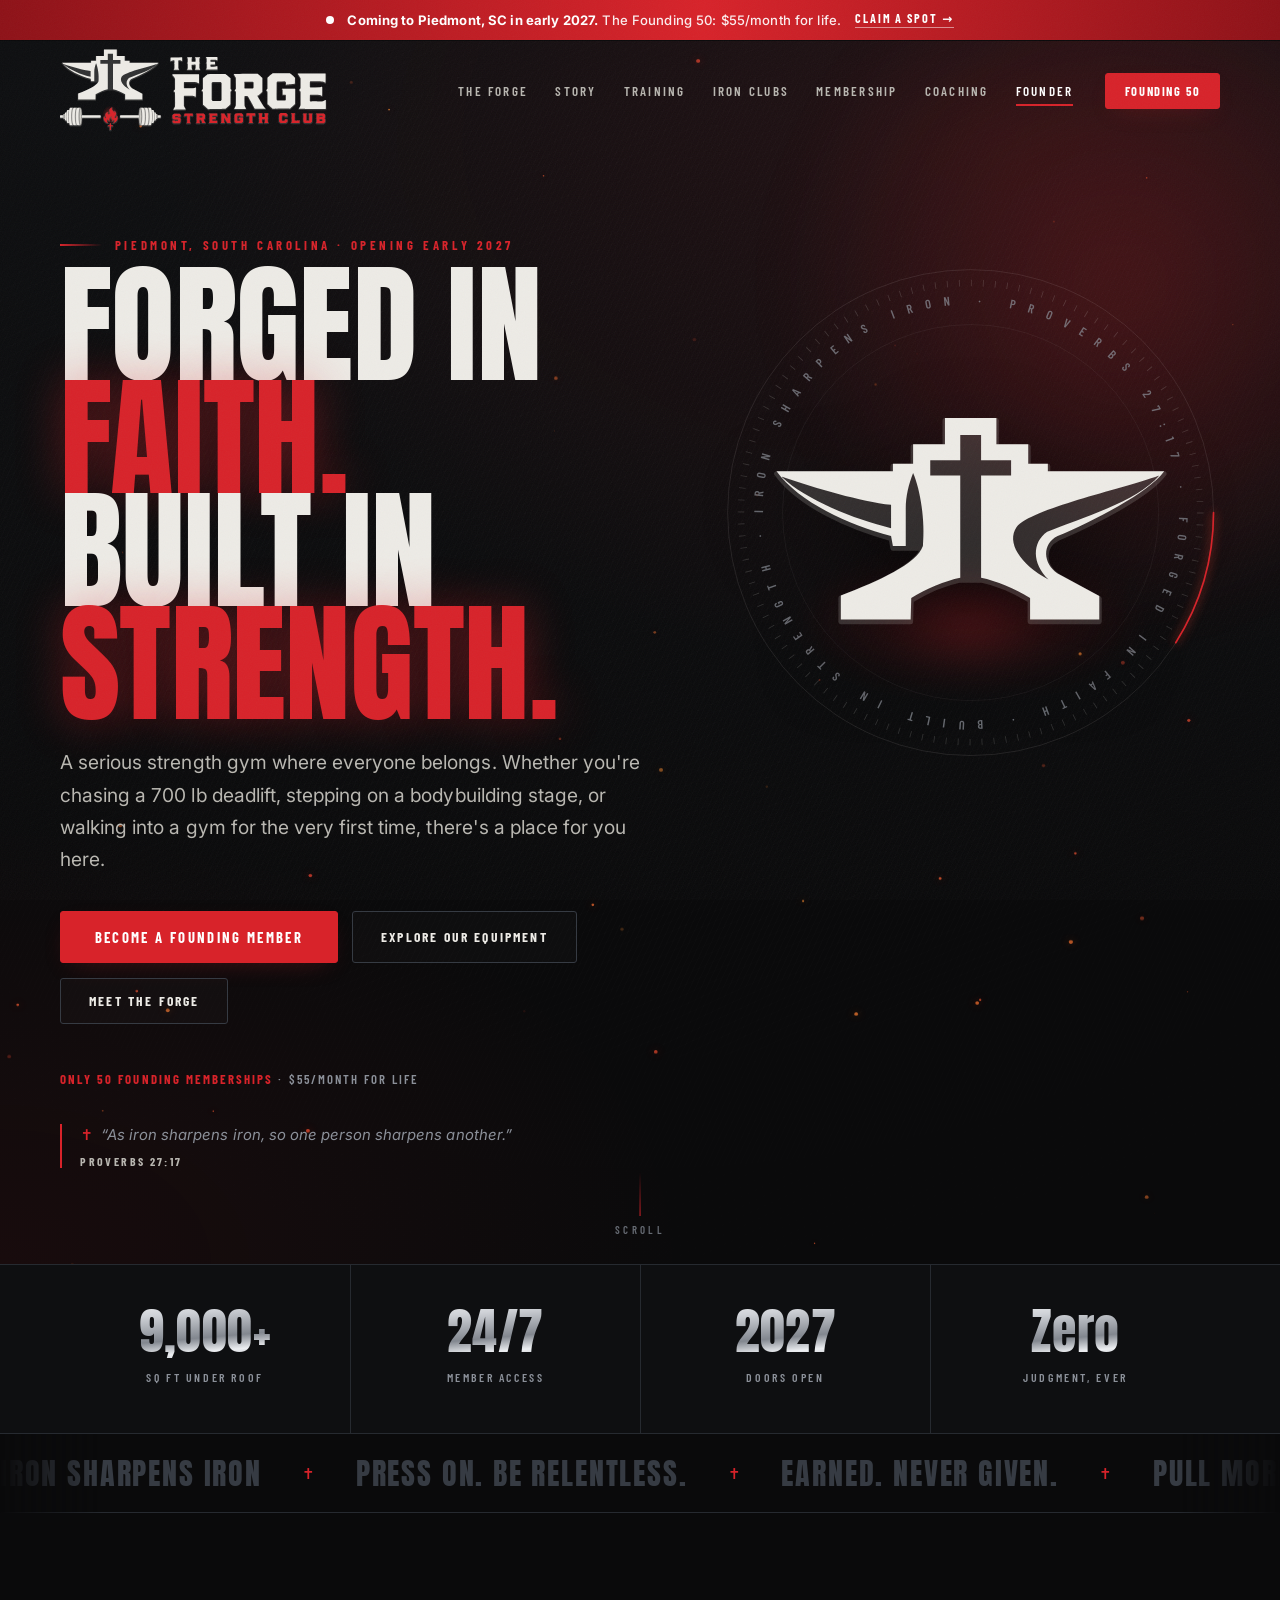
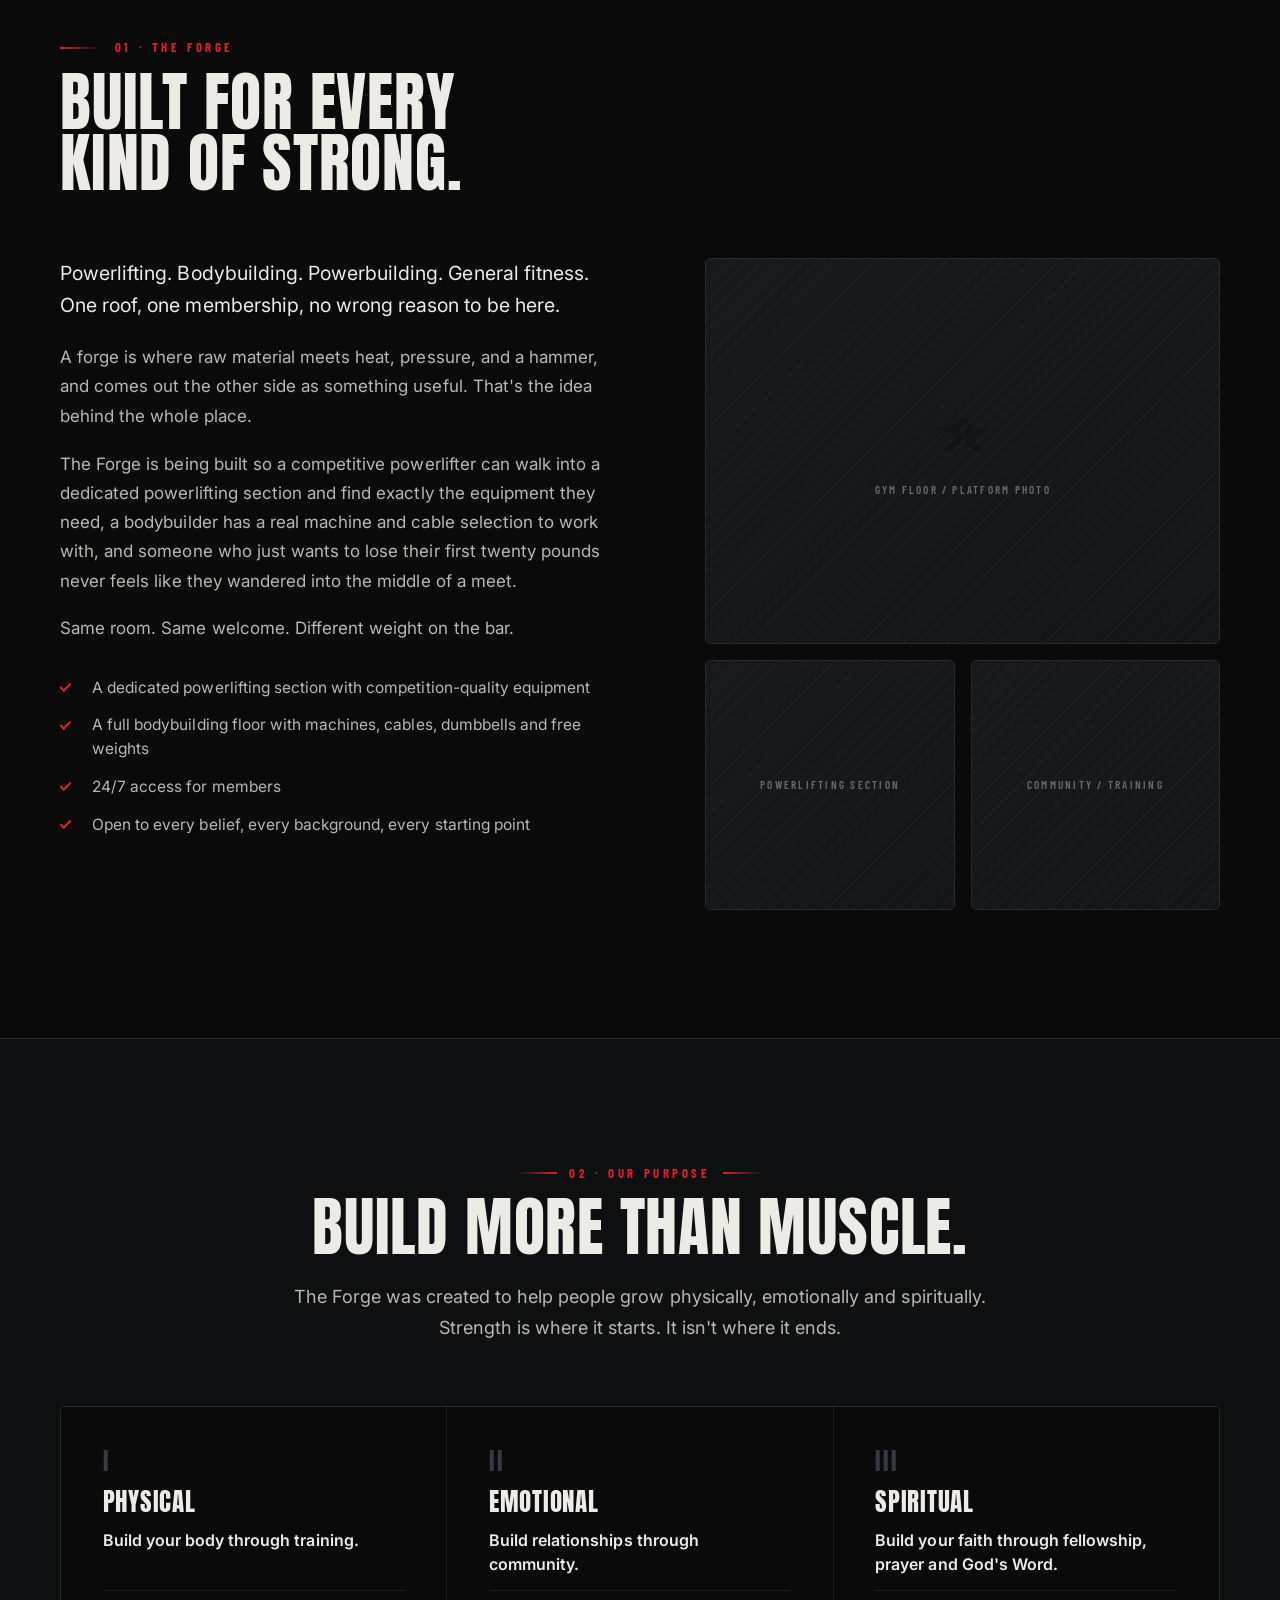
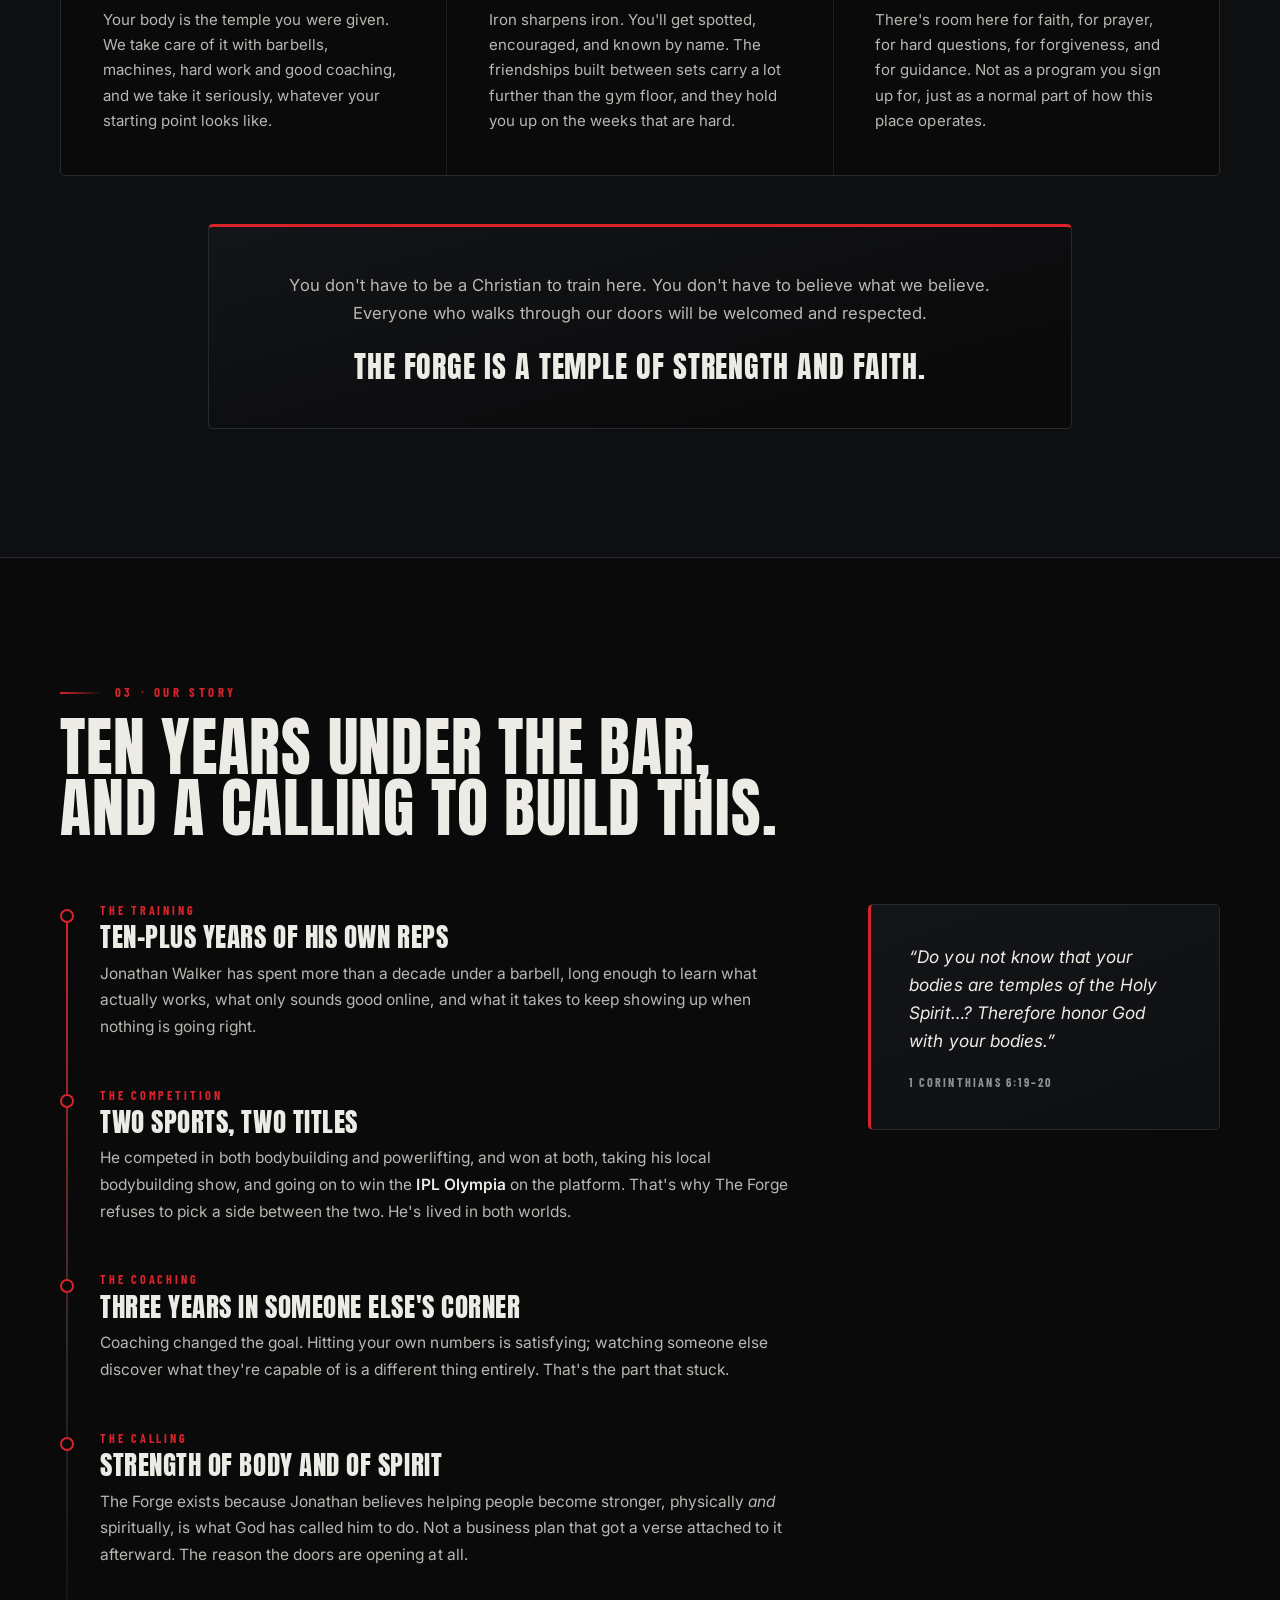
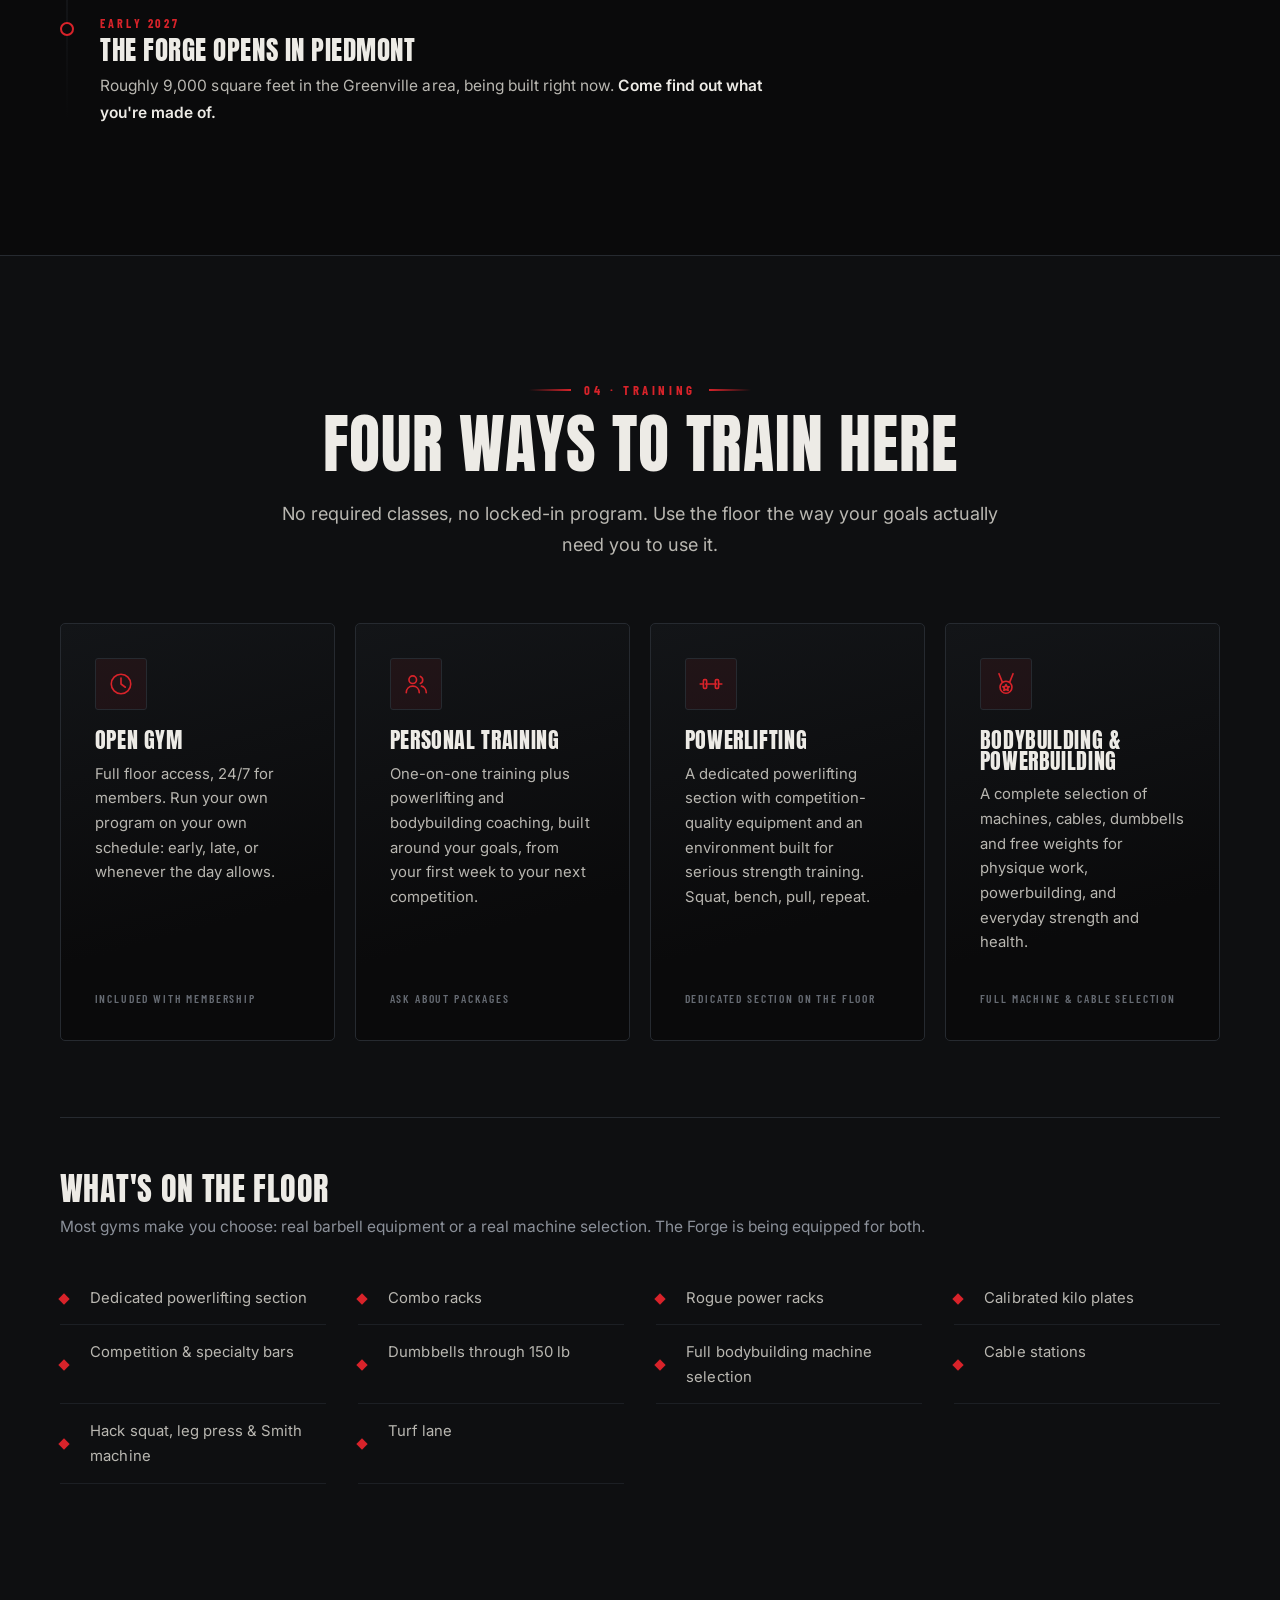
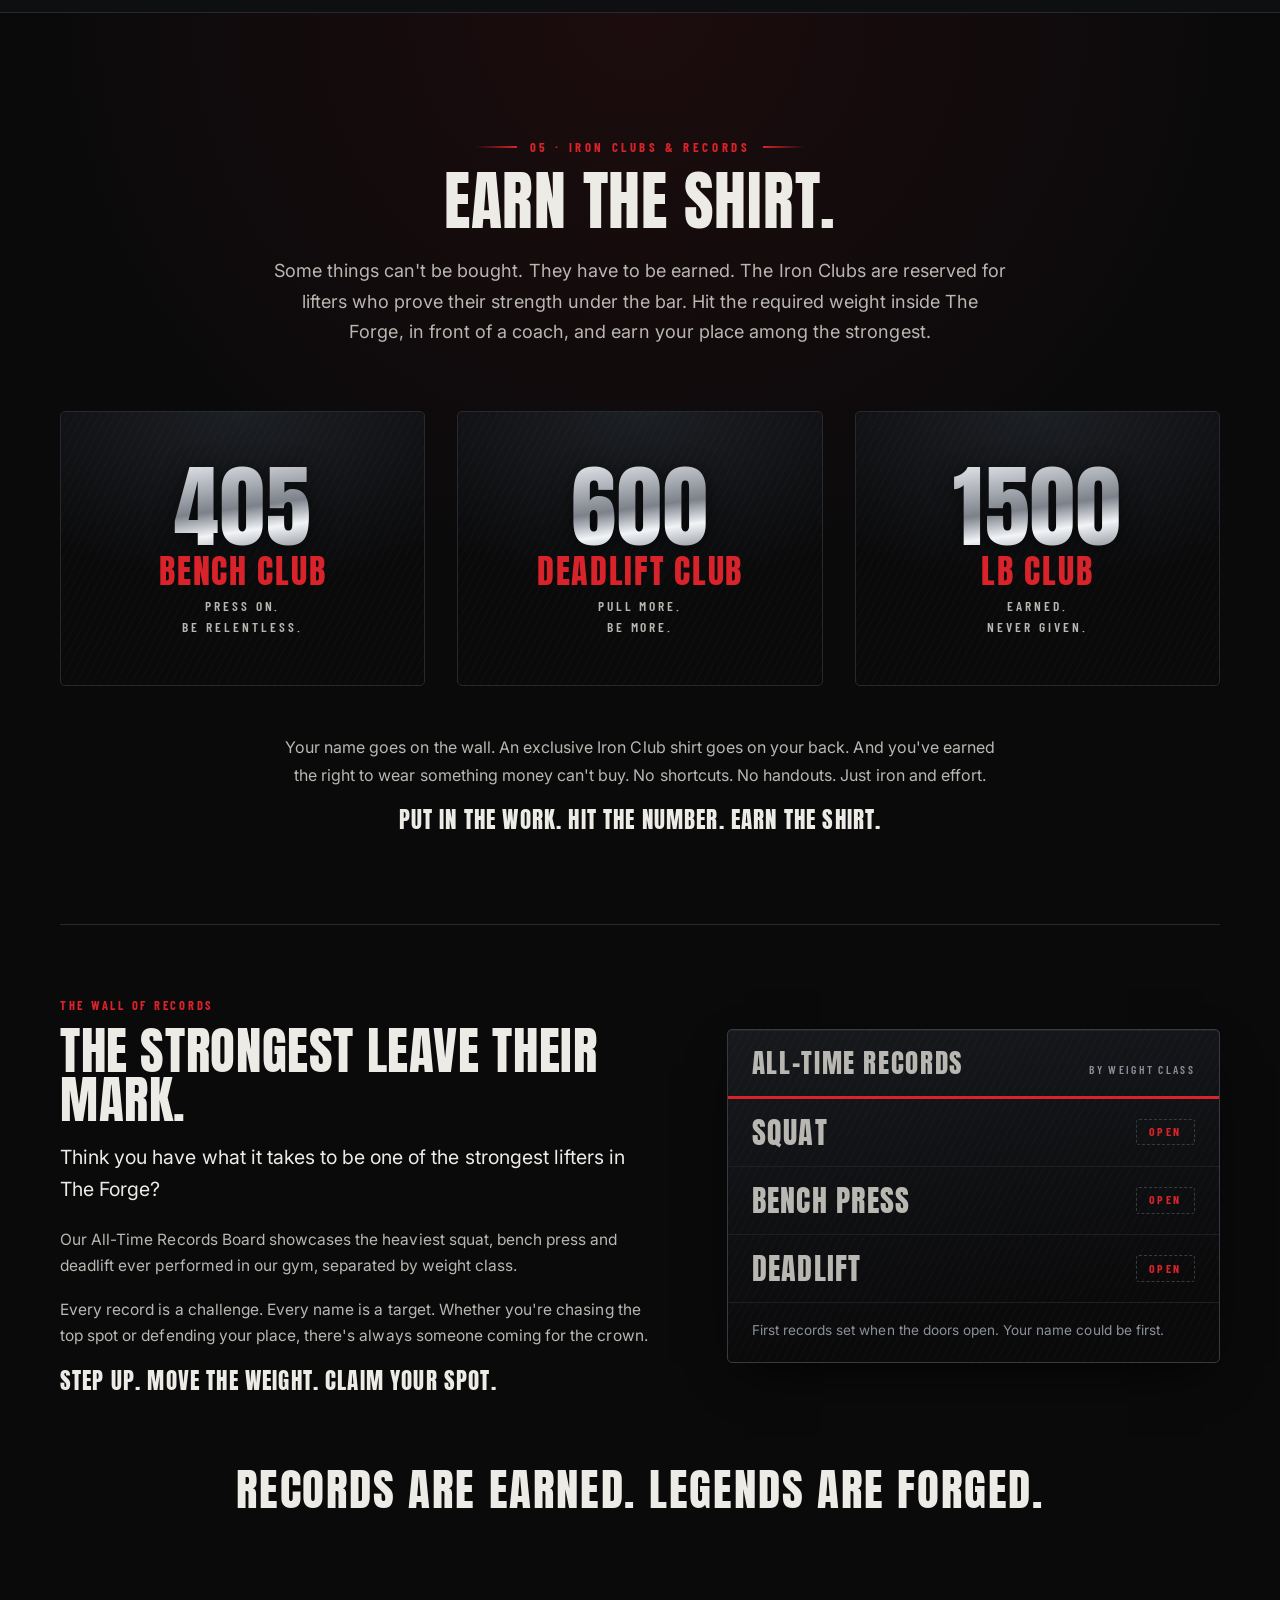
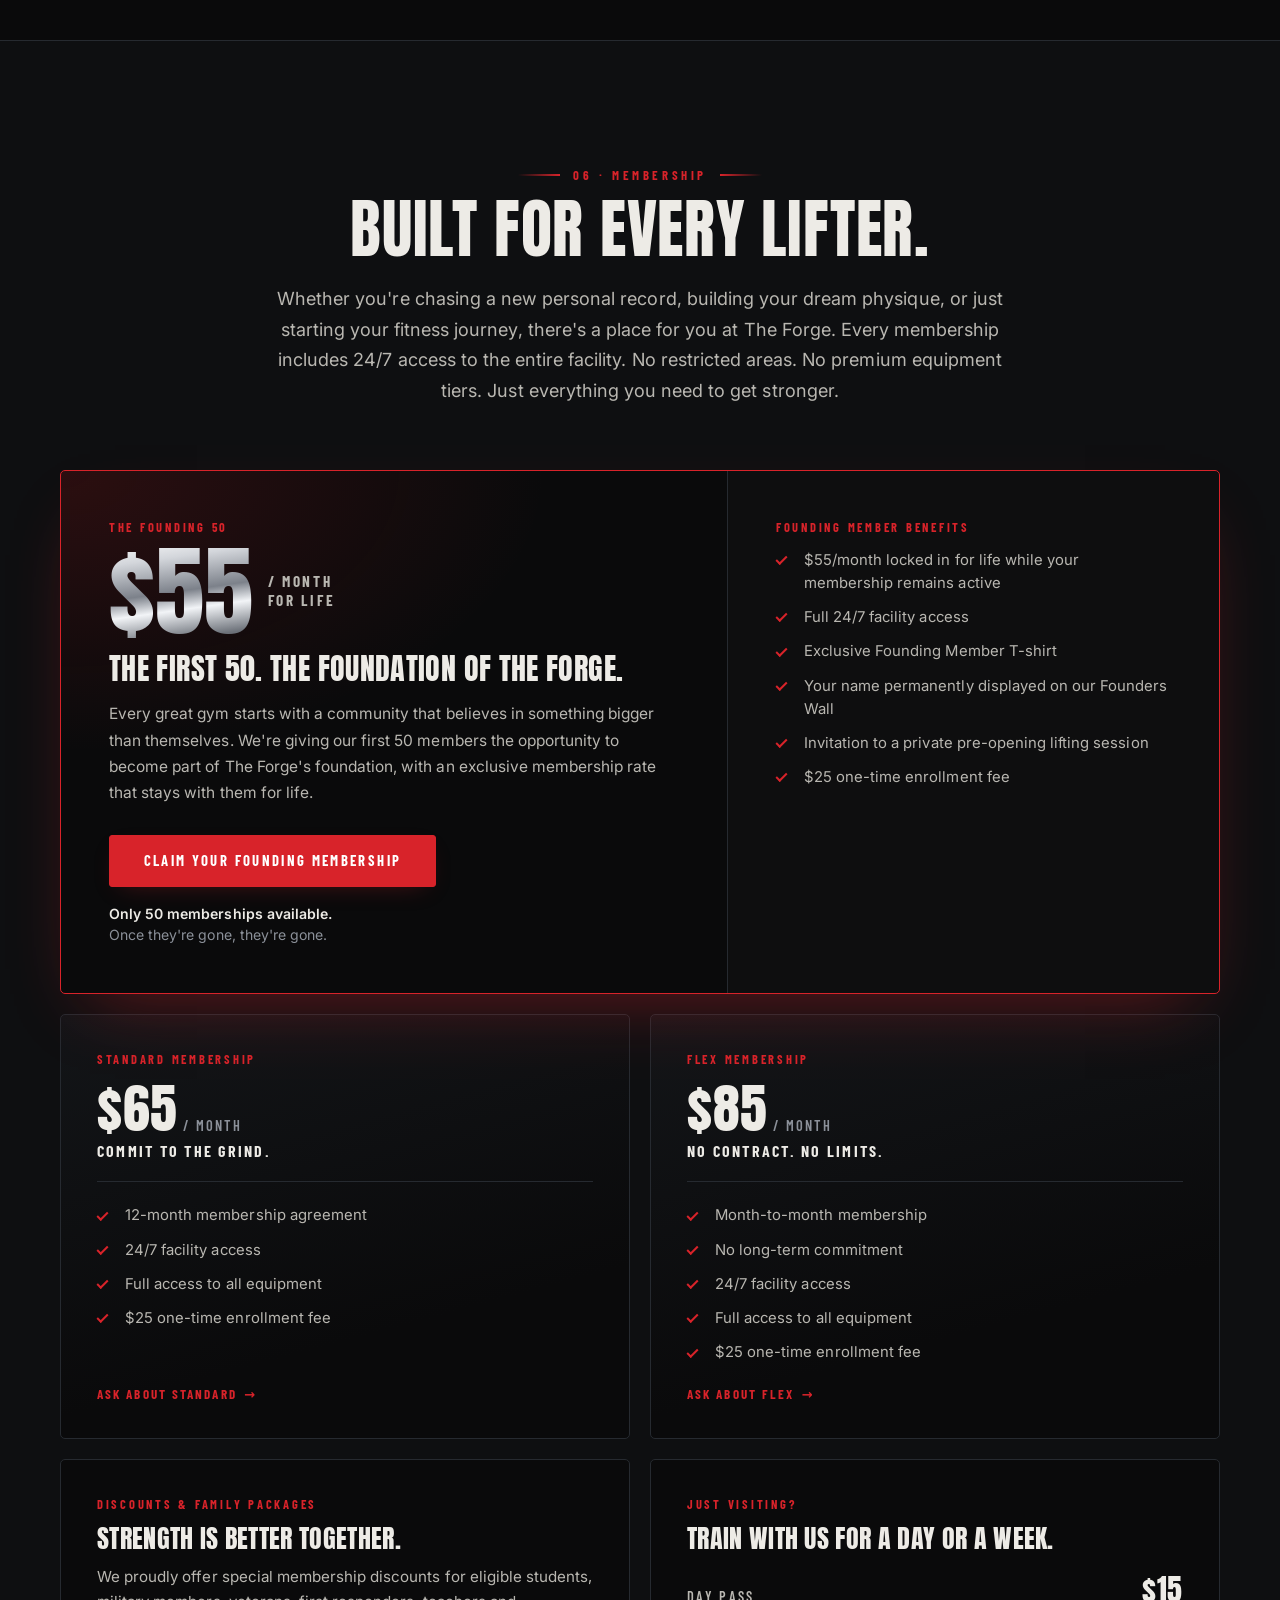
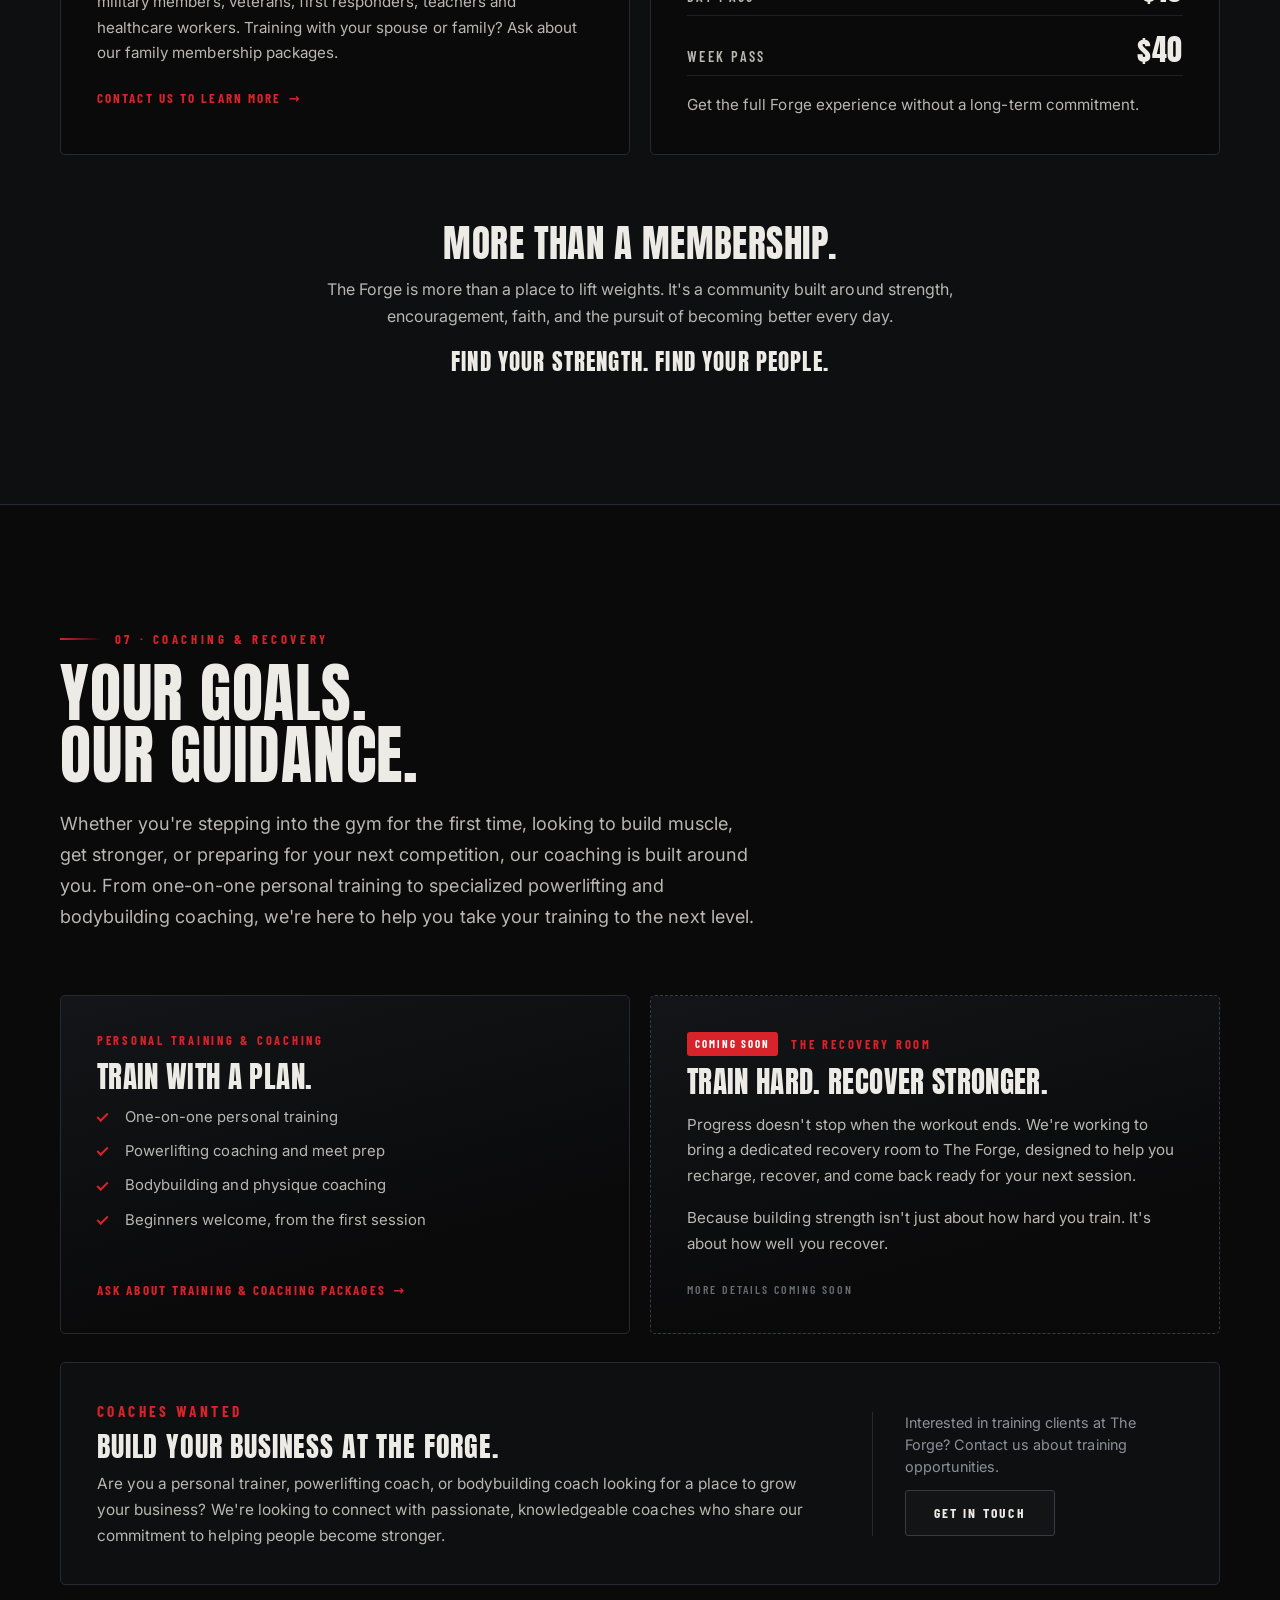
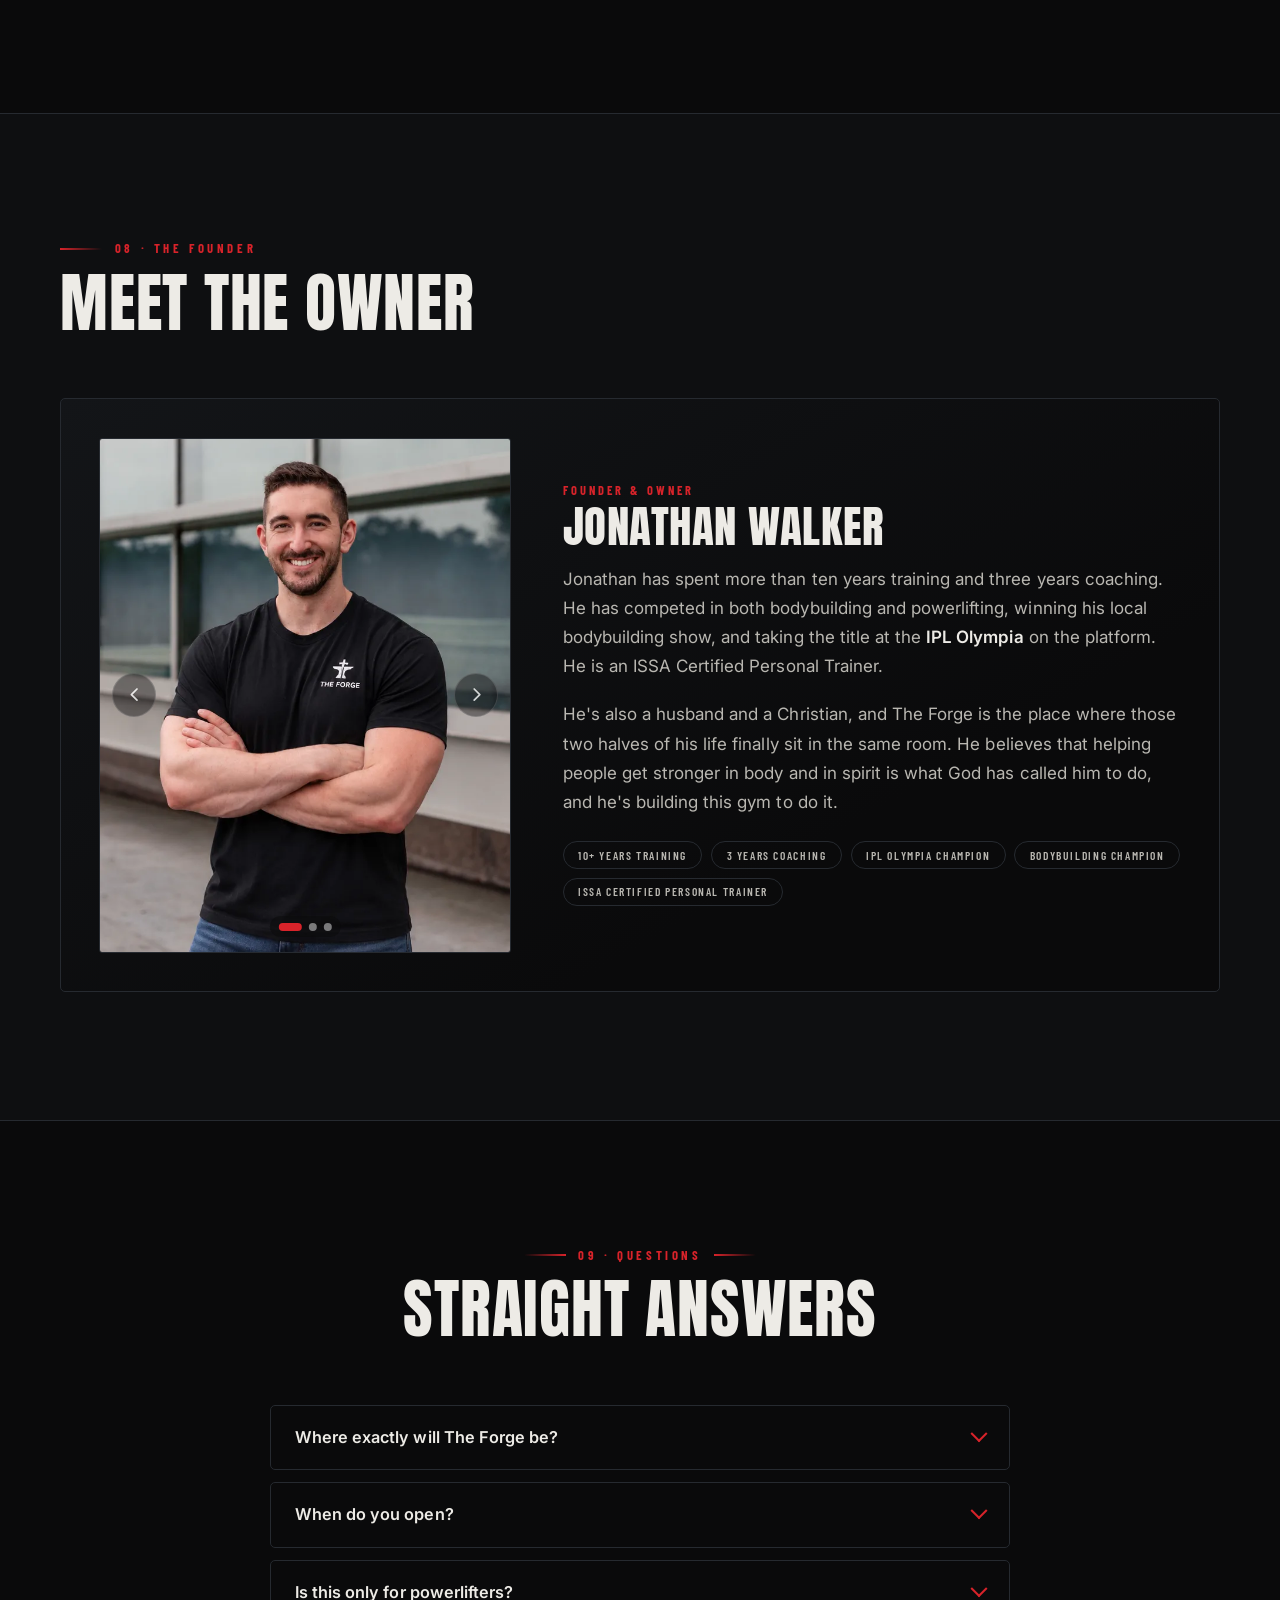
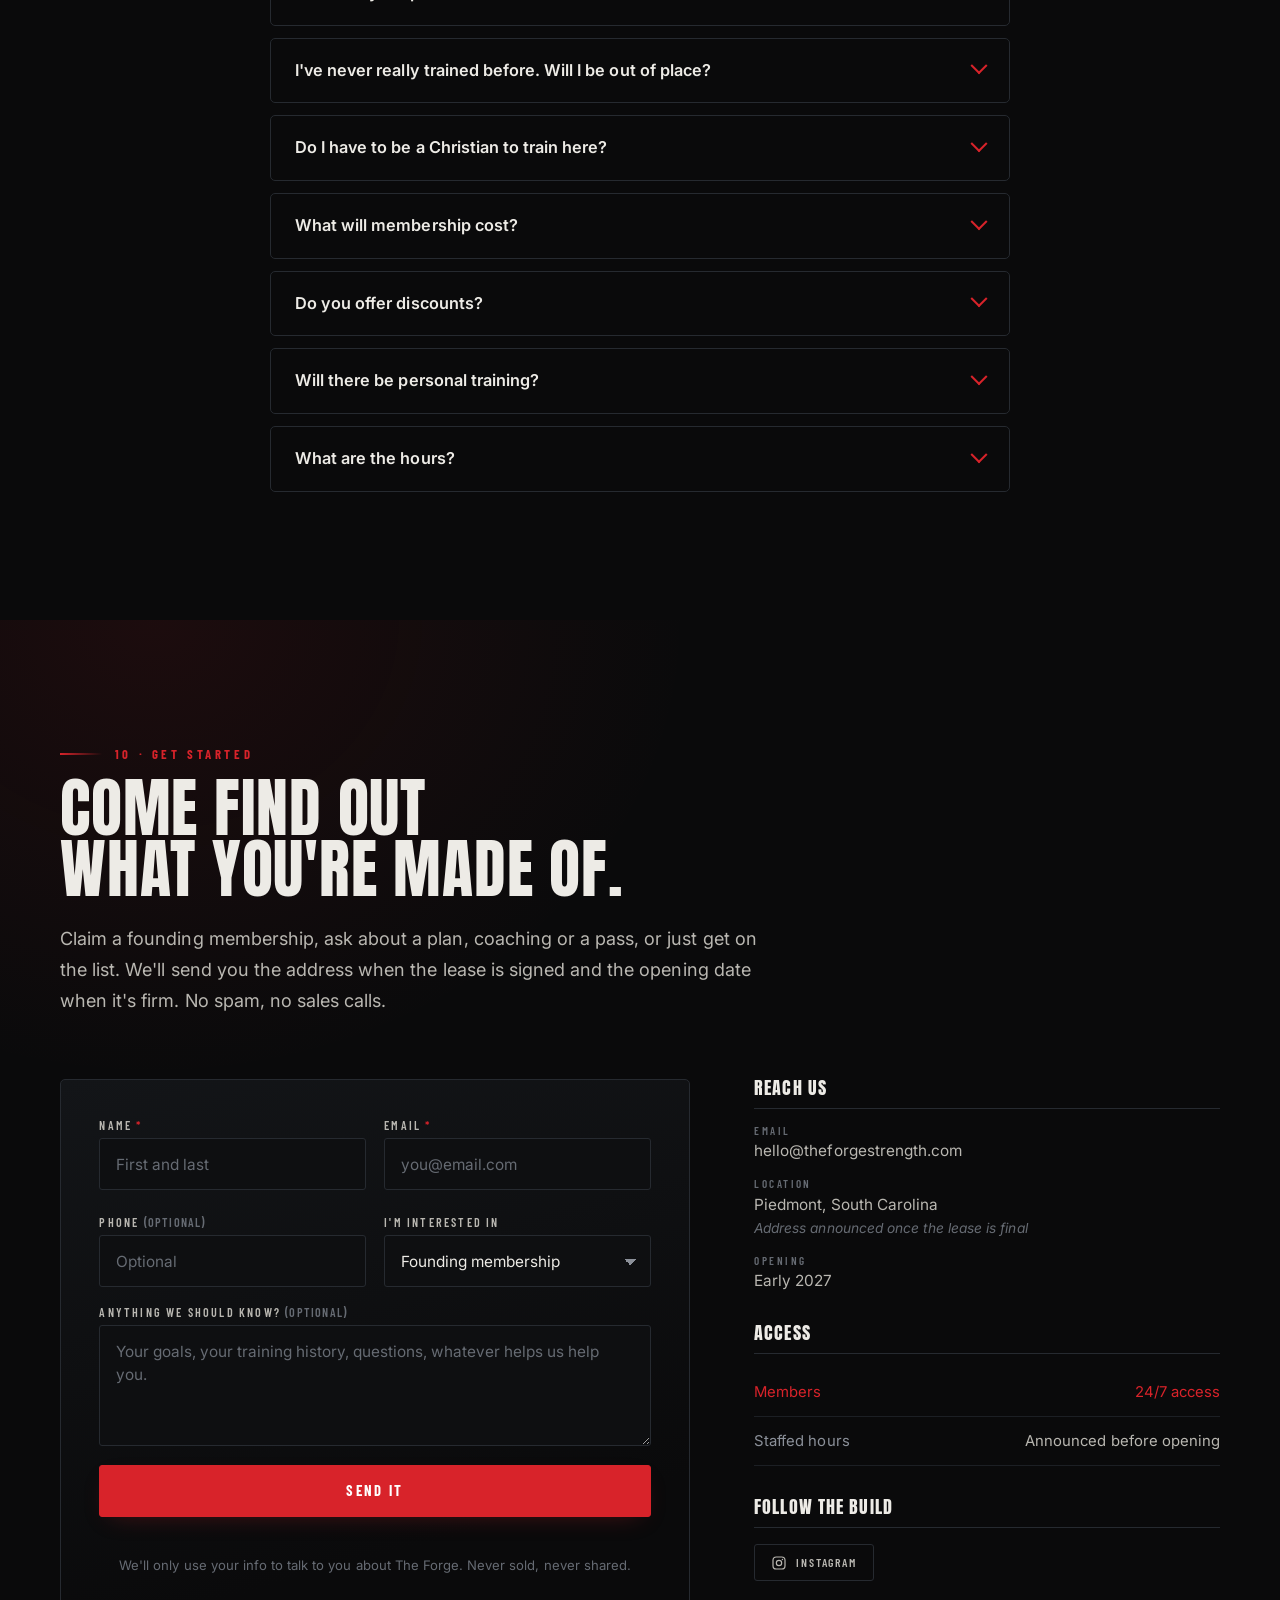
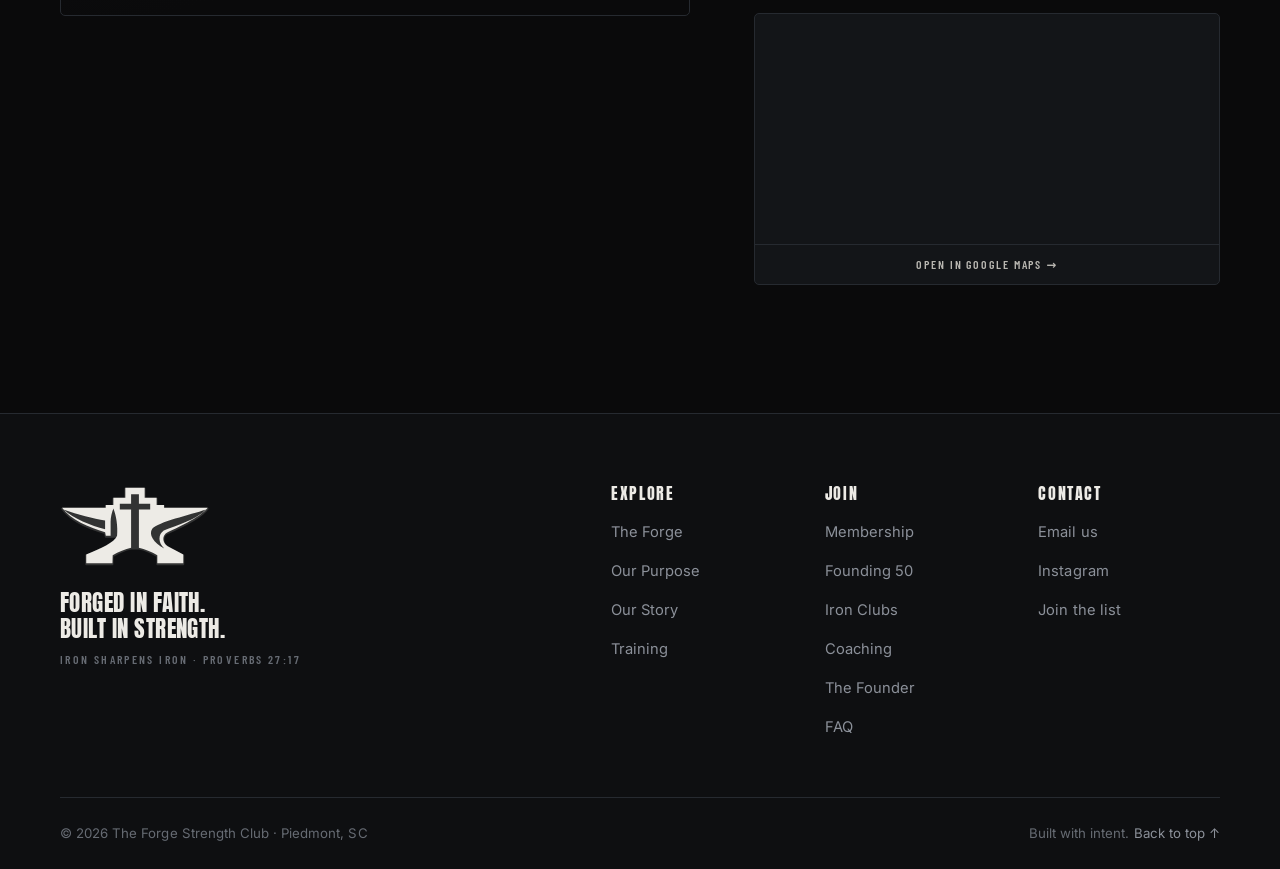
==== index.html @ f261cb4d "replace em dashes in site copy and comments" ====
<!DOCTYPE html>
<html lang="en" class="no-js">
<head>
<script>document.documentElement.classList.remove('no-js');</script>
<meta charset="utf-8">
<meta name="viewport" content="width=device-width, initial-scale=1">
<title>The Forge Strength Club | Piedmont, SC | Forged in Faith. Built in Strength.</title>
<meta name="description" content="The Forge Strength Club is a faith-driven strength gym coming to Piedmont, South Carolina in early 2027. Powerlifting, bodybuilding, powerbuilding and general fitness, built for every kind of strong.">
<meta name="theme-color" content="#0A0A0B">
<link rel="canonical" href="https://theforgestrength.com/">

<!-- Open Graph / social -->
<meta property="og:type" content="website">
<meta property="og:site_name" content="The Forge Strength Club">
<meta property="og:title" content="The Forge Strength Club | Piedmont, SC">
<meta property="og:description" content="Forged in faith. Built in strength. A faith-driven strength gym coming to Piedmont, South Carolina in early 2027.">
<meta property="og:url" content="https://theforgestrength.com/">
<meta property="og:image" content="https://theforgestrength.com/assets/img/og-image.svg">
<meta name="twitter:card" content="summary_large_image">
<meta name="twitter:title" content="The Forge Strength Club | Piedmont, SC">
<meta name="twitter:description" content="Forged in faith. Built in strength. Coming to Piedmont, South Carolina in early 2027.">
<meta name="twitter:image" content="https://theforgestrength.com/assets/img/og-image.svg">

<link rel="icon" href="assets/img/favicon.svg" type="image/svg+xml">
<link rel="apple-touch-icon" href="assets/img/apple-touch-icon.png">
<link rel="manifest" href="site.webmanifest">

<link rel="preconnect" href="https://fonts.googleapis.com">
<link rel="preconnect" href="https://fonts.gstatic.com" crossorigin>
<link rel="stylesheet" href="https://fonts.googleapis.com/css2?family=Anton&family=Barlow+Condensed:wght@500;600;700&family=Inter:wght@400;500;600;700&display=swap">
<link rel="stylesheet" href="assets/css/styles.css">

<script type="application/ld+json">
{
  "@context": "https://schema.org",
  "@type": "ExerciseGym",
  "name": "The Forge Strength Club",
  "description": "A faith-driven strength gym for powerlifting, bodybuilding, powerbuilding and general fitness, coming to Piedmont, South Carolina in early 2027.",
  "url": "https://theforgestrength.com/",
  "slogan": "Forged in Faith. Built in Strength.",
  "email": "hello@theforgestrength.com",
  "sameAs": ["https://www.instagram.com/theforgestrengthclub/"],
  "address": {
    "@type": "PostalAddress",
    "addressLocality": "Piedmont",
    "addressRegion": "SC",
    "addressCountry": "US"
  },
  "areaServed": "Greenville, South Carolina",
  "sport": ["Powerlifting", "Bodybuilding", "Strength Training"],
  "founder": {
    "@type": "Person",
    "name": "Jonathan Walker",
    "jobTitle": "Founder"
  }
}
</script>
</head>
<body>

<a class="skip-link" href="#main">Skip to main content</a>

<!-- ═══════════════════ ANNOUNCEMENT BAR ═══════════════════ -->
<div class="announce" role="region" aria-label="Announcement">
  <div class="wrap announce__inner">
    <span class="announce__pulse" aria-hidden="true"></span>
    <p><strong>Coming to Piedmont, SC in early 2027.</strong> <span class="announce__more">The Founding 50: $55/month for life.</span></p>
    <a class="announce__link" href="#founding">Claim a spot <span aria-hidden="true">→</span></a>
  </div>
</div>

<!-- ═══════════════════ HEADER ═══════════════════ -->
<header class="site-header" id="siteHeader">
  <div class="wrap site-header__inner">
    <a class="brand" href="#top" aria-label="The Forge Strength Club home">
      <img class="brand__logo" src="assets/img/wordmark.svg" width="1886" height="600" alt="The Forge Strength Club">
    </a>

    <nav class="nav" id="nav" aria-label="Main">
      <ul class="nav__list">
        <li><a href="#about">The Forge</a></li>
        <li><a href="#story">Story</a></li>
        <li><a href="#training">Training</a></li>
        <li><a href="#clubs">Iron Clubs</a></li>
        <li><a href="#membership">Membership</a></li>
        <li><a href="#coaching">Coaching</a></li>
        <li><a href="#team">Founder</a></li>
      </ul>
      <a class="btn btn--sm btn--primary nav__cta" href="#founding">Founding 50</a>
    </nav>

    <button type="button" class="nav-toggle" id="navToggle" aria-expanded="false" aria-controls="nav" aria-label="Open menu">
      <span class="nav-toggle__bars" aria-hidden="true"><i></i><i></i><i></i></span>
    </button>
  </div>
</header>

<main id="main">

<!-- ═══════════════════ HERO ═══════════════════ -->
<section class="hero" id="top">
  <canvas class="hero__embers" id="embers" aria-hidden="true"></canvas>
  <div class="hero__glow" aria-hidden="true"></div>

  <div class="wrap hero__inner">
    <div class="hero__content">
      <p class="eyebrow reveal">
        <span class="eyebrow__rule" aria-hidden="true"></span>
        Piedmont, South Carolina · Opening Early 2027
      </p>

      <h1 class="hero__title reveal" data-delay="1">
        <span class="hero__line">Forged in</span>
        <span class="hero__line hero__line--accent">Faith.</span>
        <span class="hero__line">Built in</span>
        <span class="hero__line hero__line--accent">Strength.</span>
      </h1>

      <p class="hero__lede reveal" data-delay="2">
        A serious strength gym where everyone belongs. Whether you're chasing a
        700&nbsp;lb deadlift, stepping on a bodybuilding stage, or walking into a gym
        for the very first time, there's a place for you here.
      </p>

      <div class="hero__actions reveal" data-delay="3">
        <a class="btn btn--primary btn--lg" href="#founding">Become a Founding Member</a>
        <a class="btn btn--ghost" href="#equipment">Explore Our Equipment</a>
        <a class="btn btn--ghost" href="#about">Meet The Forge</a>
      </div>

      <!-- Founding spots indicator. Shows "Only 50 founding memberships" until
           FOUNDING.SPOTS_LEFT is set in main.js; then it shows the live count. -->
      <a class="spots reveal" data-delay="3" href="#founding" data-spots>
        <span class="spots__label"><strong data-spots-text>Only 50 founding memberships</strong> &middot; $55/month for life</span>
        <span class="spots__bar" aria-hidden="true" hidden><span class="spots__fill" data-spots-fill></span></span>
      </a>

      <p class="hero__verse reveal" data-delay="4">
        <span class="hero__verse-mark" aria-hidden="true">&#10013;</span>
        &ldquo;As iron sharpens iron, so one person sharpens another.&rdquo;
        <cite>Proverbs 27:17</cite>
      </p>
    </div>

    <div class="hero__art reveal" data-delay="2" aria-hidden="true">
    <div class="forge" id="forge">
      <svg class="forge__ring" viewBox="0 0 600 600">
        <defs>
          <path id="ringPath" d="M300 300m-250 0a250 250 0 1 1 500 0a250 250 0 1 1 -500 0"/>
        </defs>
        <circle class="forge__ring-line" cx="300" cy="300" r="292"/>
        <circle class="forge__ring-ticks" cx="300" cy="300" r="276"/>
        <circle class="forge__ring-line forge__ring-line--faint" cx="300" cy="300" r="226"/>
        <g class="forge__ring-spin">
          <text class="forge__ring-text"><textPath href="#ringPath" textLength="1550">Iron sharpens iron &#183; Proverbs 27:17 &#183; Forged in faith &#183; Built in strength &#183;</textPath></text>
        </g>
        <circle class="forge__comet" cx="300" cy="300" r="292" pathLength="100"/>
      </svg>

      <div class="forge__heat"></div>

      <svg class="forge__anvil" viewBox="-6 -6 652 366">
        <defs>
          <clipPath id="anvilClip"><path clip-rule="evenodd" d="M3 89L193 89L193 77L226 77L226 45L278 45L278 2L362 2L362 45L414 45L414 77L446 77L446 89L636 89C610 125 520 170 462 195C436 208 438 240 462 256L530 293L530 331L417 331L417 296C392 281 362 268 337 263L337 96L386 96L386 71L337 71L337 30L303 30L303 71L254 71L254 96L303 96L303 263C278 268 248 281 223 296L222 331L108 331L108 292C170 268 232 240 242 211C246 170 238 120 226 92C219 110 214 130 214 150L214 211L193 211L190 195C120 176 40 140 3 89ZM12 98C70 118 140 138 190 144L190 182C130 168 50 135 12 99ZM628 96C560 120 420 150 395 180C378 205 400 240 447 266C420 240 420 205 445 188C500 165 590 140 628 96Z"/></clipPath>
          <linearGradient id="glint" x1="0" x2="1" y1="0" y2="0">
            <stop offset="0" stop-color="#fff" stop-opacity="0"/>
            <stop offset=".5" stop-color="#fff" stop-opacity=".55"/>
            <stop offset="1" stop-color="#fff" stop-opacity="0"/>
          </linearGradient>
          <radialGradient id="strikeFlash">
            <stop offset="0" stop-color="#FFE3B0"/>
            <stop offset=".35" stop-color="#FF4A34" stop-opacity=".75"/>
            <stop offset="1" stop-color="#D8232A" stop-opacity="0"/>
          </radialGradient>
        </defs>
        <g class="forge__body">
          <path class="forge__depth" transform="translate(0 4)" d="M3 89L193 89L193 77L226 77L226 45L278 45L278 2L362 2L362 45L414 45L414 77L446 77L446 89L636 89C610 125 520 170 462 195C436 208 438 240 462 256L530 293L530 331L417 331L417 296C392 281 362 268 337 263L303 263C278 268 248 281 223 296L222 331L108 331L108 292C170 268 232 240 242 211L214 211L193 211L190 195C120 176 40 140 3 89Z"/>
          <path class="forge__face" fill-rule="evenodd" d="M3 89L193 89L193 77L226 77L226 45L278 45L278 2L362 2L362 45L414 45L414 77L446 77L446 89L636 89C610 125 520 170 462 195C436 208 438 240 462 256L530 293L530 331L417 331L417 296C392 281 362 268 337 263L337 96L386 96L386 71L337 71L337 30L303 30L303 71L254 71L254 96L303 96L303 263C278 268 248 281 223 296L222 331L108 331L108 292C170 268 232 240 242 211C246 170 238 120 226 92C219 110 214 130 214 150L214 211L193 211L190 195C120 176 40 140 3 89ZM12 98C70 118 140 138 190 144L190 182C130 168 50 135 12 99ZM628 96C560 120 420 150 395 180C378 205 400 240 447 266C420 240 420 205 445 188C500 165 590 140 628 96Z"/>
          <g clip-path="url(#anvilClip)">
            <rect class="forge__glint" x="-260" y="-20" width="200" height="400" fill="url(#glint)"/>
          </g>
          <path class="forge__line" d="M3 89L193 89L193 77L226 77L226 45L278 45L278 2L362 2L362 45L414 45L414 77L446 77L446 89L636 89C610 125 520 170 462 195C436 208 438 240 462 256L530 293L530 331L417 331L417 296C392 281 362 268 337 263L337 96L386 96L386 71L337 71L337 30L303 30L303 71L254 71L254 96L303 96L303 263C278 268 248 281 223 296L222 331L108 331L108 292C170 268 232 240 242 211C246 170 238 120 226 92C219 110 214 130 214 150L214 211L193 211L190 195C120 176 40 140 3 89ZM12 98C70 118 140 138 190 144L190 182C130 168 50 135 12 99ZM628 96C560 120 420 150 395 180C378 205 400 240 447 266C420 240 420 205 445 188C500 165 590 140 628 96Z" pathLength="1"/>
        </g>
        <ellipse class="forge__flash" cx="520" cy="89" rx="120" ry="34" fill="url(#strikeFlash)"/>
      </svg>

      <canvas class="forge__sparks" id="sparks"></canvas>
    </div>
    </div>
  </div>

  <a class="hero__scroll" href="#stats" aria-label="Scroll to content">
    <span class="hero__scroll-line" aria-hidden="true"></span>
    <span class="hero__scroll-text">Scroll</span>
  </a>
</section>

<!-- ═══════════════════ STATS ═══════════════════ -->
<section class="stats" id="stats" aria-label="At a glance">
  <div class="wrap">
    <ul class="stats__grid">
      <li class="stat reveal">
        <span class="stat__num" data-count="9000" data-suffix="+">0</span>
        <span class="stat__label">Sq Ft Under Roof</span>
      </li>
      <li class="stat reveal" data-delay="1">
        <span class="stat__num" data-count="24" data-suffix="/7">0</span>
        <span class="stat__label">Member Access</span>
      </li>
      <li class="stat reveal" data-delay="2">
        <span class="stat__num stat__num--word">2027</span>
        <span class="stat__label">Doors Open</span>
      </li>
      <li class="stat reveal" data-delay="3">
        <span class="stat__num stat__num--word">Zero</span>
        <span class="stat__label">Judgment, Ever</span>
      </li>
    </ul>
  </div>
</section>

<!-- ═══════════════════ MARQUEE ═══════════════════ -->
<div class="marquee" aria-hidden="true">
  <div class="marquee__track">
    <span>Iron Sharpens Iron</span><span class="marquee__dot">&#10013;</span>
    <span>Press On. Be Relentless.</span><span class="marquee__dot">&#10013;</span>
    <span>Earned. Never Given.</span><span class="marquee__dot">&#10013;</span>
    <span>Pull More. Be More.</span><span class="marquee__dot">&#10013;</span>
    <span>Iron Sharpens Iron</span><span class="marquee__dot">&#10013;</span>
    <span>Press On. Be Relentless.</span><span class="marquee__dot">&#10013;</span>
    <span>Earned. Never Given.</span><span class="marquee__dot">&#10013;</span>
    <span>Pull More. Be More.</span><span class="marquee__dot">&#10013;</span>
  </div>
</div>

<!-- ═══════════════════ ABOUT / OVERVIEW ═══════════════════ -->
<section class="section" id="about">
  <div class="wrap">
    <div class="section__head">
      <p class="eyebrow reveal"><span class="eyebrow__rule" aria-hidden="true"></span> 01 · The Forge</p>
      <h2 class="section__title reveal" data-delay="1">Built for every<br>kind of strong.</h2>
    </div>

    <div class="about__grid">
      <div class="about__copy reveal" data-delay="1">
        <p class="lead">
          Powerlifting. Bodybuilding. Powerbuilding. General fitness. One roof,
          one membership, no wrong reason to be here.
        </p>
        <p>
          A forge is where raw material meets heat, pressure, and a hammer, and comes
          out the other side as something useful. That's the idea behind the whole place.
        </p>
        <p>
          The Forge is being built so a competitive powerlifter can walk into a dedicated
          powerlifting section and find exactly the equipment they need, a bodybuilder has
          a real machine and cable selection to work with, and someone who just wants to
          lose their first twenty pounds never feels like they wandered into the middle of
          a meet.
        </p>
        <p>
          Same room. Same welcome. Different weight on the bar.
        </p>
        <ul class="checks">
          <li>A dedicated powerlifting section with competition-quality equipment</li>
          <li>A full bodybuilding floor with machines, cables, dumbbells and free weights</li>
          <li>24/7 access for members</li>
          <li>Open to every belief, every background, every starting point</li>
        </ul>
      </div>

      <div class="about__media reveal" data-delay="2">
        <figure class="media-frame media-frame--tall">
          <div class="media-frame__ph" data-ph="Gym floor / platform photo">
            <svg viewBox="0 0 200 200" aria-hidden="true"><use href="#forge-mark"></use></svg>
          </div>
        </figure>
        <div class="about__media-row">
          <figure class="media-frame">
            <div class="media-frame__ph" data-ph="Powerlifting section"></div>
          </figure>
          <figure class="media-frame">
            <div class="media-frame__ph" data-ph="Community / training"></div>
          </figure>
        </div>
      </div>
    </div>
  </div>
</section>

<!-- ═══════════════════ PURPOSE: BUILD MORE THAN MUSCLE ═══════════════════ -->
<section class="section section--alt" id="purpose">
  <div class="wrap">
    <div class="section__head section__head--center">
      <p class="eyebrow reveal"><span class="eyebrow__rule" aria-hidden="true"></span> 02 · Our Purpose</p>
      <h2 class="section__title reveal" data-delay="1">Build more than muscle.</h2>
      <p class="section__intro reveal" data-delay="2">
        The Forge was created to help people grow physically, emotionally and spiritually.
        Strength is where it starts. It isn't where it ends.
      </p>
    </div>

    <ul class="pillars pillars--three">
      <li class="pillar reveal">
        <span class="pillar__num" aria-hidden="true">I</span>
        <h3 class="pillar__title">Physical</h3>
        <p class="pillar__line">Build your body through training.</p>
        <p>
          Your body is the temple you were given. We take care of it with barbells,
          machines, hard work and good coaching, and we take it seriously, whatever
          your starting point looks like.
        </p>
      </li>
      <li class="pillar reveal" data-delay="1">
        <span class="pillar__num" aria-hidden="true">II</span>
        <h3 class="pillar__title">Emotional</h3>
        <p class="pillar__line">Build relationships through community.</p>
        <p>
          Iron sharpens iron. You'll get spotted, encouraged, and known by name.
          The friendships built between sets carry a lot further than the gym floor,
          and they hold you up on the weeks that are hard.
        </p>
      </li>
      <li class="pillar reveal" data-delay="2">
        <span class="pillar__num" aria-hidden="true">III</span>
        <h3 class="pillar__title">Spiritual</h3>
        <p class="pillar__line">Build your faith through fellowship, prayer and God's Word.</p>
        <p>
          There's room here for faith, for prayer, for hard questions, for forgiveness,
          and for guidance. Not as a program you sign up for, just as a normal part of
          how this place operates.
        </p>
      </li>
    </ul>

    <div class="welcome reveal" data-delay="1">
      <p class="welcome__lead">
        You don't have to be a Christian to train here. You don't have to believe what
        we believe. Everyone who walks through our doors will be welcomed and respected.
      </p>
      <p class="welcome__tag">The Forge is a temple of strength and faith.</p>
    </div>
  </div>
</section>

<!-- ═══════════════════ STORY ═══════════════════ -->
<section class="section" id="story">
  <div class="wrap">
    <div class="section__head">
      <p class="eyebrow reveal"><span class="eyebrow__rule" aria-hidden="true"></span> 03 · Our Story</p>
      <h2 class="section__title reveal" data-delay="1">Ten years under the bar,<br>and a calling to build this.</h2>
    </div>

    <div class="story">
      <ol class="timeline">
        <li class="timeline__item reveal">
          <span class="timeline__year">The Training</span>
          <h3 class="timeline__title">Ten-plus years of his own reps</h3>
          <p>
            Jonathan Walker has spent more than a decade under a barbell, long enough
            to learn what actually works, what only sounds good online, and what it takes
            to keep showing up when nothing is going right.
          </p>
        </li>
        <li class="timeline__item reveal" data-delay="1">
          <span class="timeline__year">The Competition</span>
          <h3 class="timeline__title">Two sports, two titles</h3>
          <p>
            He competed in both bodybuilding and powerlifting, and won at both,
            taking his local bodybuilding show, and going on to win the
            <strong>IPL Olympia</strong> on the platform. That's why The Forge refuses
            to pick a side between the two. He's lived in both worlds.
          </p>
        </li>
        <li class="timeline__item reveal" data-delay="2">
          <span class="timeline__year">The Coaching</span>
          <h3 class="timeline__title">Three years in someone else's corner</h3>
          <p>
            Coaching changed the goal. Hitting your own numbers is satisfying; watching
            someone else discover what they're capable of is a different thing entirely.
            That's the part that stuck.
          </p>
        </li>
        <li class="timeline__item reveal" data-delay="3">
          <span class="timeline__year">The Calling</span>
          <h3 class="timeline__title">Strength of body and of spirit</h3>
          <p>
            The Forge exists because Jonathan believes helping people become stronger,
            physically <em>and</em> spiritually, is what God has called him to do. Not a
            business plan that got a verse attached to it afterward. The reason the doors
            are opening at all.
          </p>
        </li>
        <li class="timeline__item reveal" data-delay="4">
          <span class="timeline__year">Early 2027</span>
          <h3 class="timeline__title">The Forge opens in Piedmont</h3>
          <p>
            Roughly 9,000 square feet in the Greenville area, being built right now.
            <strong>Come find out what you're made of.</strong>
          </p>
        </li>
      </ol>

      <aside class="pullquote reveal" data-delay="2">
        <p class="pullquote__text">
          &ldquo;Do you not know that your bodies are temples of the Holy Spirit&hellip;?
          Therefore honor God with your bodies.&rdquo;
        </p>
        <p class="pullquote__cite">1 Corinthians 6:19&ndash;20</p>
      </aside>
    </div>
  </div>
</section>

<!-- ═══════════════════ TRAINING ═══════════════════ -->
<section class="section section--alt" id="training">
  <div class="wrap">
    <div class="section__head section__head--center">
      <p class="eyebrow reveal"><span class="eyebrow__rule" aria-hidden="true"></span> 04 · Training</p>
      <h2 class="section__title reveal" data-delay="1">Four ways to train here</h2>
      <p class="section__intro reveal" data-delay="2">
        No required classes, no locked-in program. Use the floor the way your goals
        actually need you to use it.
      </p>
    </div>

    <ul class="cards">
      <li class="card reveal">
        <span class="card__icon" aria-hidden="true">
          <svg viewBox="0 0 48 48"><use href="#ico-clock"></use></svg>
        </span>
        <h3 class="card__title">Open Gym</h3>
        <p class="card__body">
          Full floor access, 24/7 for members. Run your own program on your own
          schedule: early, late, or whenever the day allows.
        </p>
        <p class="card__meta">Included with membership</p>
      </li>
      <li class="card reveal" data-delay="1">
        <span class="card__icon" aria-hidden="true">
          <svg viewBox="0 0 48 48"><use href="#ico-people"></use></svg>
        </span>
        <h3 class="card__title">Personal Training</h3>
        <p class="card__body">
          One-on-one training plus powerlifting and bodybuilding coaching, built
          around your goals, from your first week to your next competition.
        </p>
        <p class="card__meta">Ask about packages</p>
      </li>
      <li class="card reveal" data-delay="2">
        <span class="card__icon" aria-hidden="true">
          <svg viewBox="0 0 48 48"><use href="#ico-barbell"></use></svg>
        </span>
        <h3 class="card__title">Powerlifting</h3>
        <p class="card__body">
          A dedicated powerlifting section with competition-quality equipment and an
          environment built for serious strength training. Squat, bench, pull, repeat.
        </p>
        <p class="card__meta">Dedicated section on the floor</p>
      </li>
      <li class="card reveal" data-delay="3">
        <span class="card__icon" aria-hidden="true">
          <svg viewBox="0 0 48 48"><use href="#ico-medal"></use></svg>
        </span>
        <h3 class="card__title">Bodybuilding &amp; Powerbuilding</h3>
        <p class="card__body">
          A complete selection of machines, cables, dumbbells and free weights for
          physique work, powerbuilding, and everyday strength and health.
        </p>
        <p class="card__meta">Full machine &amp; cable selection</p>
      </li>
    </ul>

    <!-- Equipment -->
    <div class="equipment" id="equipment">
      <div class="equipment__head reveal">
        <h3 class="equipment__title">What's on the floor</h3>
        <p>
          Most gyms make you choose: real barbell equipment or a real machine selection.
          The Forge is being equipped for both.
        </p>
      </div>
      <ul class="equipment__list">
        <li class="reveal">Dedicated powerlifting section</li>
        <li class="reveal" data-delay="1">Combo racks</li>
        <li class="reveal" data-delay="1">Rogue power racks</li>
        <li class="reveal" data-delay="2">Calibrated kilo plates</li>
        <li class="reveal" data-delay="2">Competition &amp; specialty bars</li>
        <li class="reveal" data-delay="3">Dumbbells through 150 lb</li>
        <li class="reveal" data-delay="3">Full bodybuilding machine selection</li>
        <li class="reveal" data-delay="4">Cable stations</li>
        <li class="reveal" data-delay="4">Hack squat, leg press &amp; Smith machine</li>
        <li class="reveal" data-delay="5">Turf lane</li>
      </ul>
    </div>
  </div>
</section>

<!-- ═══════════════════ IRON CLUBS & RECORDS ═══════════════════ -->
<section class="section clubs" id="clubs">
  <div class="wrap">
    <div class="section__head section__head--center">
      <p class="eyebrow reveal"><span class="eyebrow__rule" aria-hidden="true"></span> 05 · Iron Clubs &amp; Records</p>
      <h2 class="section__title reveal" data-delay="1">Earn the shirt.</h2>
      <p class="section__intro reveal" data-delay="2">
        Some things can't be bought. They have to be earned. The Iron Clubs are reserved
        for lifters who prove their strength under the bar. Hit the required weight inside
        The Forge, in front of a coach, and earn your place among the strongest.
      </p>
    </div>

    <ul class="clubs__grid">
      <li class="club reveal">
        <div class="club__plate">
          <span class="club__number">405</span>
          <span class="club__name">Bench Club</span>
          <span class="club__motto">Press on.<br>Be relentless.</span>
        </div>
      </li>
      <li class="club reveal" data-delay="1">
        <div class="club__plate">
          <span class="club__number">600</span>
          <span class="club__name">Deadlift Club</span>
          <span class="club__motto">Pull more.<br>Be more.</span>
        </div>
      </li>
      <li class="club reveal" data-delay="2">
        <div class="club__plate">
          <span class="club__number">1500</span>
          <span class="club__name">LB Club</span>
          <span class="club__motto">Earned.<br>Never given.</span>
        </div>
      </li>
    </ul>

    <div class="clubs__earn reveal">
      <p>
        Your name goes on the wall. An exclusive Iron Club shirt goes on your back. And
        you've earned the right to wear something money can't buy. No shortcuts. No
        handouts. Just iron and effort.
      </p>
      <p class="clubs__tag">Put in the work. Hit the number. Earn the shirt.</p>
    </div>

    <!-- All-time records board -->
    <div class="records">
      <div class="records__copy reveal">
        <p class="records__k">The Wall of Records</p>
        <h3 class="records__title">The strongest leave their mark.</h3>
        <p class="lead">
          Think you have what it takes to be one of the strongest lifters in The Forge?
        </p>
        <p>
          Our All-Time Records Board showcases the heaviest squat, bench press and deadlift
          ever performed in our gym, separated by weight class.
        </p>
        <p>
          Every record is a challenge. Every name is a target. Whether you're chasing the
          top spot or defending your place, there's always someone coming for the crown.
        </p>
        <p class="records__push">Step up. Move the weight. Claim your spot.</p>
      </div>

      <div class="board reveal" data-delay="1" role="group" aria-label="All-time records board">
        <p class="board__head">
          <span>All-Time Records</span>
          <span class="board__sub">By weight class</span>
        </p>
        <ul class="board__rows">
          <li><span class="board__lift">Squat</span><span class="board__holder">Open</span></li>
          <li><span class="board__lift">Bench Press</span><span class="board__holder">Open</span></li>
          <li><span class="board__lift">Deadlift</span><span class="board__holder">Open</span></li>
        </ul>
        <p class="board__foot">First records set when the doors open. Your name could be first.</p>
      </div>
    </div>

    <p class="clubs__closer reveal">Records are earned. Legends are forged.</p>
  </div>
</section>

<!-- ═══════════════════ MEMBERSHIP ═══════════════════ -->
<section class="section section--alt" id="membership">
  <div class="wrap">
    <div class="section__head section__head--center">
      <p class="eyebrow reveal"><span class="eyebrow__rule" aria-hidden="true"></span> 06 · Membership</p>
      <h2 class="section__title reveal" data-delay="1">Built for every lifter.</h2>
      <p class="section__intro reveal" data-delay="2">
        Whether you're chasing a new personal record, building your dream physique, or just
        starting your fitness journey, there's a place for you at The Forge. Every membership
        includes 24/7 access to the entire facility. No restricted areas. No premium
        equipment tiers. Just everything you need to get stronger.
      </p>
    </div>

    <!-- The Founding 50 -->
    <div class="f50 reveal" id="founding">
      <div class="f50__main">
        <p class="f50__k">The Founding 50</p>
        <p class="f50__price"><span class="f50__amt">$55</span><span class="f50__per">/ month<br>for life</span></p>
        <h3 class="f50__title">The first 50. The foundation of The Forge.</h3>
        <p>
          Every great gym starts with a community that believes in something bigger than
          themselves. We're giving our first 50 members the opportunity to become part of
          The Forge's foundation, with an exclusive membership rate that stays with them
          for life.
        </p>
        <div class="f50__cta">
          <a class="btn btn--primary btn--lg" href="#contact" data-interest="Founding membership">Claim your founding membership</a>
          <p class="f50__scarce"><strong data-spots-text>Only 50 memberships available.</strong> Once they're gone, they're gone.</p>
        </div>
      </div>
      <div class="f50__perks">
        <p class="f50__perks-k">Founding member benefits</p>
        <ul class="ticks">
          <li>$55/month locked in for life while your membership remains active</li>
          <li>Full 24/7 facility access</li>
          <li>Exclusive Founding Member T-shirt</li>
          <li>Your name permanently displayed on our Founders Wall</li>
          <li>Invitation to a private pre-opening lifting session</li>
          <li>$25 one-time enrollment fee</li>
        </ul>
      </div>
    </div>

    <!-- Standard plans -->
    <ul class="plans">
      <li class="plan reveal">
        <p class="plan__name">Standard Membership</p>
        <p class="plan__price"><span>$65</span> / month</p>
        <p class="plan__tag">Commit to the grind.</p>
        <ul class="ticks">
          <li>12-month membership agreement</li>
          <li>24/7 facility access</li>
          <li>Full access to all equipment</li>
          <li>$25 one-time enrollment fee</li>
        </ul>
        <a class="link-arrow plan__link" href="#contact" data-interest="Standard membership">Ask about Standard <span aria-hidden="true">→</span></a>
      </li>
      <li class="plan reveal" data-delay="1">
        <p class="plan__name">Flex Membership</p>
        <p class="plan__price"><span>$85</span> / month</p>
        <p class="plan__tag">No contract. No limits.</p>
        <ul class="ticks">
          <li>Month-to-month membership</li>
          <li>No long-term commitment</li>
          <li>24/7 facility access</li>
          <li>Full access to all equipment</li>
          <li>$25 one-time enrollment fee</li>
        </ul>
        <a class="link-arrow plan__link" href="#contact" data-interest="Flex membership">Ask about Flex <span aria-hidden="true">→</span></a>
      </li>
    </ul>

    <!-- Discounts and passes -->
    <div class="extras">
      <div class="extra reveal">
        <p class="extra__k">Discounts &amp; family packages</p>
        <h3 class="extra__title">Strength is better together.</h3>
        <p>
          We proudly offer special membership discounts for eligible students, military
          members, veterans, first responders, teachers and healthcare workers. Training
          with your spouse or family? Ask about our family membership packages.
        </p>
        <a class="link-arrow" href="#contact" data-interest="Discounts / family membership">Contact us to learn more <span aria-hidden="true">→</span></a>
      </div>
      <div class="extra reveal" data-delay="1">
        <p class="extra__k">Just visiting?</p>
        <h3 class="extra__title">Train with us for a day or a week.</h3>
        <ul class="passes">
          <li><span>Day pass</span><strong>$15</strong></li>
          <li><span>Week pass</span><strong>$40</strong></li>
        </ul>
        <p>Get the full Forge experience without a long-term commitment.</p>
      </div>
    </div>

    <div class="more reveal">
      <h3 class="more__title">More than a membership.</h3>
      <p>
        The Forge is more than a place to lift weights. It's a community built around
        strength, encouragement, faith, and the pursuit of becoming better every day.
      </p>
      <p class="more__tag">Find your strength. Find your people.</p>
    </div>
  </div>
</section>

<!-- ═══════════════════ COACHING & RECOVERY ═══════════════════ -->
<section class="section" id="coaching">
  <div class="wrap">
    <div class="section__head">
      <p class="eyebrow reveal"><span class="eyebrow__rule" aria-hidden="true"></span> 07 · Coaching &amp; Recovery</p>
      <h2 class="section__title reveal" data-delay="1">Your goals.<br>Our guidance.</h2>
      <p class="section__intro reveal" data-delay="2">
        Whether you're stepping into the gym for the first time, looking to build muscle, get
        stronger, or preparing for your next competition, our coaching is built around you.
        From one-on-one personal training to specialized powerlifting and bodybuilding
        coaching, we're here to help you take your training to the next level.
      </p>
    </div>

    <div class="coach-grid">
      <article class="panel reveal">
        <p class="panel__k">Personal training &amp; coaching</p>
        <h3 class="panel__title">Train with a plan.</h3>
        <ul class="ticks">
          <li>One-on-one personal training</li>
          <li>Powerlifting coaching and meet prep</li>
          <li>Bodybuilding and physique coaching</li>
          <li>Beginners welcome, from the first session</li>
        </ul>
        <a class="link-arrow" href="#contact" data-interest="Personal training">Ask about training &amp; coaching packages <span aria-hidden="true">→</span></a>
      </article>

      <article class="panel panel--soon reveal" data-delay="1">
        <p class="panel__k"><span class="soon">Coming soon</span> The Recovery Room</p>
        <h3 class="panel__title">Train hard. Recover stronger.</h3>
        <p>
          Progress doesn't stop when the workout ends. We're working to bring a dedicated
          recovery room to The Forge, designed to help you recharge, recover, and come back
          ready for your next session.
        </p>
        <p>
          Because building strength isn't just about how hard you train. It's about how well
          you recover.
        </p>
        <p class="panel__meta">More details coming soon</p>
      </article>
    </div>

    <div class="coaching reveal" data-delay="1">
      <div class="coaching__copy">
        <p class="panel__k">Coaches wanted</p>
        <h3 class="coaching__title">Build your business at The Forge.</h3>
        <p>
          Are you a personal trainer, powerlifting coach, or bodybuilding coach looking for a
          place to grow your business? We're looking to connect with passionate,
          knowledgeable coaches who share our commitment to helping people become stronger.
        </p>
      </div>
      <div class="coaching__cta">
        <p>Interested in training clients at The Forge? Contact us about training opportunities.</p>
        <a class="btn btn--ghost" href="#contact" data-interest="Coaching out of The Forge">Get in touch</a>
      </div>
    </div>
  </div>
</section>

<!-- ═══════════════════ FOUNDER ═══════════════════ -->
<section class="section section--alt" id="team">
  <div class="wrap">
    <div class="section__head">
      <p class="eyebrow reveal"><span class="eyebrow__rule" aria-hidden="true"></span> 08 · The Founder</p>
      <h2 class="section__title reveal" data-delay="1">Meet the owner</h2>
    </div>

    <div class="founder reveal" data-delay="1">
      <figure class="founder__photo carousel" data-carousel aria-roledescription="carousel" aria-label="Photos of Jonathan Walker">
        <div class="carousel__track">
          <img class="carousel__slide is-active" src="assets/img/founder-portrait.webp" alt="Jonathan Walker in a black Forge t-shirt, arms crossed, smiling" width="700" height="875" style="--pos: 50% 50%" decoding="async">
          <img class="carousel__slide" src="assets/img/founder-deadlift.webp" alt="Jonathan Walker locking out a heavy deadlift on the platform at a powerlifting meet" width="900" height="1200" style="--pos: 50% 40%" loading="lazy" decoding="async">
          <img class="carousel__slide" src="assets/img/founder-stage.webp" alt="Jonathan Walker on stage in a front pose at a bodybuilding show" width="900" height="1599" style="--pos: 50% 24%" loading="lazy" decoding="async">
        </div>
        <button class="carousel__btn carousel__btn--prev" type="button" aria-label="Previous photo" hidden>
          <svg viewBox="0 0 24 24" aria-hidden="true"><path d="M15 5l-7 7 7 7"/></svg>
        </button>
        <button class="carousel__btn carousel__btn--next" type="button" aria-label="Next photo" hidden>
          <svg viewBox="0 0 24 24" aria-hidden="true"><path d="M9 5l7 7-7 7"/></svg>
        </button>
        <div class="carousel__dots" aria-hidden="true" hidden></div>
        <p class="sr-only" aria-live="polite" data-carousel-status></p>
      </figure>
      <div class="founder__copy">
        <p class="founder__role">Founder &amp; Owner</p>
        <h3 class="founder__name">Jonathan Walker</h3>
        <p>
          Jonathan has spent more than ten years training and three years coaching. He has
          competed in both bodybuilding and powerlifting, winning his local bodybuilding
          show, and taking the title at the <strong>IPL Olympia</strong> on the platform.
          He is an ISSA Certified Personal Trainer.
        </p>
        <p>
          He's also a husband and a Christian, and The Forge is the place where those two
          halves of his life finally sit in the same room. He believes that helping people
          get stronger in body and in spirit is what God has called him to do, and he's
          building this gym to do it.
        </p>
        <!-- TODO: paste the longer "Meet the Owner" story here if you want more depth. -->
        <ul class="founder__creds">
          <li>10+ Years Training</li>
          <li>3 Years Coaching</li>
          <li>IPL Olympia Champion</li>
          <li>Bodybuilding Champion</li>
          <li>ISSA Certified Personal Trainer</li>
        </ul>
      </div>
    </div>

  </div>
</section>

<!-- ═══════════════════ FAQ ═══════════════════ -->
<section class="section" id="faq">
  <div class="wrap wrap--narrow">
    <div class="section__head section__head--center">
      <p class="eyebrow reveal"><span class="eyebrow__rule" aria-hidden="true"></span> 09 · Questions</p>
      <h2 class="section__title reveal" data-delay="1">Straight answers</h2>
    </div>

    <div class="faq">
      <details class="faq__item reveal">
        <summary>Where exactly will The Forge be?</summary>
        <div class="faq__body">
          <p>
            Piedmont, South Carolina, in the Greenville area, roughly 9,000 square feet.
            The exact address goes out as soon as the lease is final. Join the
            list and you'll get it the day we can share it.
          </p>
        </div>
      </details>

      <details class="faq__item reveal">
        <summary>When do you open?</summary>
        <div class="faq__body">
          <p>
            We're targeting early 2027. Build-out timelines move, so we'll keep the
            list updated as things firm up rather than promising a date we
            can't hold.
          </p>
        </div>
      </details>

      <details class="faq__item reveal">
        <summary>Is this only for powerlifters?</summary>
        <div class="faq__body">
          <p>
            Not at all. The Forge is a powerbuilding gym. There's a dedicated
            powerlifting section for people who compete or train like they do, and a full
            bodybuilding floor of machines, cables and dumbbells for everyone else. If your
            goal is to look better, feel better, or just move well at sixty, you're in the
            right place.
          </p>
        </div>
      </details>

      <details class="faq__item reveal">
        <summary>I've never really trained before. Will I be out of place?</summary>
        <div class="faq__body">
          <p>
            No. A serious gym and a welcoming gym aren't opposites, and The Forge is being
            built to be both. Our coaches can teach you the lifts if you want the help, and nobody here has forgotten what their first week felt like.
          </p>
        </div>
      </details>

      <details class="faq__item reveal">
        <summary>Do I have to be a Christian to train here?</summary>
        <div class="faq__body">
          <p>
            No. Faith is why the owner is building this place and it shapes how people get
            treated here, but The Forge is open to everyone. You'll never be pressured or
            made to feel like an outsider. You'll be welcomed, coached and respected the
            same as anyone else.
          </p>
        </div>
      </details>

      <details class="faq__item reveal">
        <summary>What will membership cost?</summary>
        <div class="faq__body">
          <p>
            Standard membership is $65/month on a 12-month agreement. Flex is $85/month,
            month to month. The first 50 members get the Founding rate of $55/month, locked
            in for life while the membership stays active. Every plan has a $25 one-time
            enrollment fee and full 24/7 access. Day passes are $15 and week passes $40.
          </p>
        </div>
      </details>

      <details class="faq__item reveal">
        <summary>Do you offer discounts?</summary>
        <div class="faq__body">
          <p>
            Yes, for eligible students, military members, veterans, first responders,
            teachers and healthcare workers. We also offer family membership packages.
            Contact us and we'll walk you through the options.
          </p>
        </div>
      </details>

      <details class="faq__item reveal">
        <summary>Will there be personal training?</summary>
        <div class="faq__body">
          <p>
            Yes. We offer one-on-one personal training as well as specialized powerlifting
            and bodybuilding coaching. Ask us about training and coaching packages. And if
            you're a coach looking to train clients here, we'd like to hear from you.
          </p>
        </div>
      </details>

      <details class="faq__item reveal">
        <summary>What are the hours?</summary>
        <div class="faq__body">
          <p>
            Members get 24/7 access. Staffed hours will be announced before opening.
          </p>
        </div>
      </details>
    </div>
  </div>
</section>

<!-- ═══════════════════ CONTACT ═══════════════════ -->
<section class="section contact" id="contact">
  <div class="wrap">
    <div class="section__head">
      <p class="eyebrow reveal"><span class="eyebrow__rule" aria-hidden="true"></span> 10 · Get Started</p>
      <h2 class="section__title reveal" data-delay="1">Come find out<br>what you're made of.</h2>
      <p class="section__intro reveal" data-delay="2">
        Claim a founding membership, ask about a plan, coaching or a pass, or just get on the
        list. We'll send you the address when the lease is signed and the opening date when
        it's firm. No spam, no sales calls.
      </p>
    </div>

    <div class="contact__grid">
      <!-- Form -->
      <div class="contact__form-wrap reveal" data-delay="1">
        <form class="form" id="contactForm" novalidate>
          <div class="form__row">
            <div class="field">
              <label for="fName">Name <span aria-hidden="true">*</span></label>
              <input type="text" id="fName" name="name" required autocomplete="name" placeholder="First and last">
              <p class="field__error" data-error-for="fName"></p>
            </div>
            <div class="field">
              <label for="fEmail">Email <span aria-hidden="true">*</span></label>
              <input type="email" id="fEmail" name="email" required autocomplete="email" placeholder="you@email.com">
              <p class="field__error" data-error-for="fEmail"></p>
            </div>
          </div>

          <div class="form__row">
            <div class="field">
              <label for="fPhone">Phone <span class="field__opt">(optional)</span></label>
              <input type="tel" id="fPhone" name="phone" autocomplete="tel" placeholder="Optional">
            </div>
            <div class="field">
              <label for="fInterest">I'm interested in</label>
              <select id="fInterest" name="interest">
                <option>Founding membership</option>
                <option>Standard membership</option>
                <option>Flex membership</option>
                <option>Discounts / family membership</option>
                <option>Day or week pass</option>
                <option>Personal training</option>
                <option>Coaching out of The Forge</option>
                <option>Something else</option>
              </select>
            </div>
          </div>

          <div class="field">
            <label for="fMsg">Anything we should know? <span class="field__opt">(optional)</span></label>
            <textarea id="fMsg" name="message" rows="4"
              placeholder="Your goals, your training history, questions, whatever helps us help you."></textarea>
          </div>

          <!-- honeypot: hidden from humans, catches bots -->
          <div class="hp" aria-hidden="true">
            <label for="fCompany">Company</label>
            <input type="text" id="fCompany" name="_gotcha" tabindex="-1" autocomplete="off">
          </div>

          <button class="btn btn--primary btn--lg btn--block" type="submit" id="formSubmit">
            Send it
          </button>

          <p class="form__status" id="formStatus" role="status" aria-live="polite"></p>
          <p class="form__note">
            We'll only use your info to talk to you about The Forge. Never sold, never shared.
          </p>
        </form>
      </div>

      <!-- Details -->
      <div class="contact__details reveal" data-delay="2">
        <div class="info-block">
          <h3 class="info-block__title">Reach us</h3>
          <ul class="info-list">
            <li>
              <span class="info-list__k">Email</span>
              <a href="mailto:hello@theforgestrength.com">hello@theforgestrength.com</a>
            </li>
            <li>
              <span class="info-list__k">Location</span>
              <span>Piedmont, South Carolina<br><em>Address announced once the lease is final</em></span>
            </li>
            <li>
              <span class="info-list__k">Opening</span>
              <span>Early 2027</span>
            </li>
          </ul>
        </div>

        <div class="info-block">
          <h3 class="info-block__title">Access</h3>
          <ul class="hours">
            <li class="hours__note"><span>Members</span><span>24/7 access</span></li>
            <li><span>Staffed hours</span><span>Announced before opening</span></li>
          </ul>
        </div>

        <div class="info-block">
          <h3 class="info-block__title">Follow the build</h3>
          <ul class="social">
            <li>
              <a href="https://www.instagram.com/theforgestrengthclub/" target="_blank" rel="noopener noreferrer" aria-label="The Forge Strength Club on Instagram">
                <svg viewBox="0 0 24 24" aria-hidden="true"><use href="#ico-instagram"></use></svg><span>Instagram</span>
              </a>
            </li>
            <!-- Add these back once the accounts exist. Just paste the real URL in place of the # :
            <li>
              <a href="#" target="_blank" rel="noopener noreferrer" aria-label="The Forge Strength Club on Facebook">
                <svg viewBox="0 0 24 24" aria-hidden="true"><use href="#ico-facebook"></use></svg><span>Facebook</span>
              </a>
            </li>
            <li>
              <a href="#" target="_blank" rel="noopener noreferrer" aria-label="The Forge Strength Club on YouTube">
                <svg viewBox="0 0 24 24" aria-hidden="true"><use href="#ico-youtube"></use></svg><span>YouTube</span>
              </a>
            </li>
            -->
          </ul>
        </div>

        <div class="map">
          <iframe
            title="Map of Piedmont, South Carolina"
            src="https://www.openstreetmap.org/export/embed.html?bbox=-82.52%2C34.66%2C-82.40%2C34.74&amp;layer=mapnik"
            loading="lazy" referrerpolicy="no-referrer-when-downgrade"></iframe>
          <a class="map__link" href="https://www.google.com/maps/search/?api=1&amp;query=Piedmont%2C+SC"
             target="_blank" rel="noopener noreferrer">Open in Google Maps <span aria-hidden="true">→</span></a>
        </div>
      </div>
    </div>
  </div>
</section>

</main>

<!-- ═══════════════════ FOOTER ═══════════════════ -->
<footer class="site-footer">
  <div class="wrap">
    <div class="site-footer__top">
      <div class="site-footer__brand">
        <img class="site-footer__mark" src="assets/img/anvil.svg" width="652" height="366" alt="" loading="lazy">
        <p class="site-footer__tag">Forged in Faith.<br>Built in Strength.</p>
        <p class="site-footer__verse">Iron sharpens iron &middot; Proverbs 27:17</p>
      </div>

      <nav class="site-footer__nav" aria-label="Footer">
        <div>
          <h3>Explore</h3>
          <ul>
            <li><a href="#about">The Forge</a></li>
            <li><a href="#purpose">Our Purpose</a></li>
            <li><a href="#story">Our Story</a></li>
            <li><a href="#training">Training</a></li>
          </ul>
        </div>
        <div>
          <h3>Join</h3>
          <ul>
            <li><a href="#membership">Membership</a></li>
            <li><a href="#founding">Founding 50</a></li>
            <li><a href="#clubs">Iron Clubs</a></li>
            <li><a href="#coaching">Coaching</a></li>
            <li><a href="#team">The Founder</a></li>
            <li><a href="#faq">FAQ</a></li>
          </ul>
        </div>
        <div>
          <h3>Contact</h3>
          <ul>
            <li><a href="mailto:hello@theforgestrength.com">Email us</a></li>
            <li><a href="https://www.instagram.com/theforgestrengthclub/" target="_blank" rel="noopener noreferrer">Instagram</a></li>
            <li><a href="#contact">Join the list</a></li>
          </ul>
        </div>
      </nav>
    </div>

    <div class="site-footer__bar">
      <p>&copy; <span id="year">2026</span> The Forge Strength Club &middot; Piedmont, SC</p>
      <p class="site-footer__built">Built with intent. <a href="#top">Back to top ↑</a></p>
    </div>
  </div>
</footer>

<!-- ═══════════════════ SVG SPRITE ═══════════════════ -->
<svg class="sprite" aria-hidden="true" focusable="false" width="0" height="0" style="position:absolute">
  <defs>
    <!-- The Forge mark, flat -->
    <symbol id="forge-mark" viewBox="-6 -6 652 366">
      <g class="fm">
        <path class="fm__steel" fill-rule="evenodd" d="M3 89L193 89L193 77L226 77L226 45L278 45L278 2L362 2L362 45L414 45L414 77L446 77L446 89L636 89C610 125 520 170 462 195C436 208 438 240 462 256L530 293L530 331L417 331L417 296C392 281 362 268 337 263L337 96L386 96L386 71L337 71L337 30L303 30L303 71L254 71L254 96L303 96L303 263C278 268 248 281 223 296L222 331L108 331L108 292C170 268 232 240 242 211C246 170 238 120 226 92C219 110 214 130 214 150L214 211L193 211L190 195C120 176 40 140 3 89ZM12 98C70 118 140 138 190 144L190 182C130 168 50 135 12 99ZM628 96C560 120 420 150 395 180C378 205 400 240 447 266C420 240 420 205 445 188C500 165 590 140 628 96Z"/>
      </g>
    </symbol>

    <symbol id="ico-barbell" viewBox="0 0 48 48">
      <g fill="none" stroke="currentColor" stroke-width="3" stroke-linecap="round">
        <path d="M4 24h6M38 24h6M14 24h20"/>
        <rect x="10" y="16" width="6" height="16" rx="2"/>
        <rect x="32" y="16" width="6" height="16" rx="2"/>
      </g>
    </symbol>
    <symbol id="ico-people" viewBox="0 0 48 48">
      <g fill="none" stroke="currentColor" stroke-width="3" stroke-linecap="round" stroke-linejoin="round">
        <circle cx="18" cy="16" r="7"/><path d="M6 40c0-7 5-12 12-12s12 5 12 12"/>
        <path d="M32 10a7 7 0 0 1 0 13M34 28c5 1 9 6 9 12"/>
      </g>
    </symbol>
    <symbol id="ico-clock" viewBox="0 0 48 48">
      <g fill="none" stroke="currentColor" stroke-width="3" stroke-linecap="round" stroke-linejoin="round">
        <circle cx="24" cy="24" r="18"/><path d="M24 13v11l8 6"/>
      </g>
    </symbol>
    <symbol id="ico-medal" viewBox="0 0 48 48">
      <g fill="none" stroke="currentColor" stroke-width="3" stroke-linecap="round" stroke-linejoin="round">
        <circle cx="24" cy="30" r="11"/><path d="M17 20L11 5M31 20l6-15M24 25l2 4h4l-3 3 1 4-4-2-4 2 1-4-3-3h4z"/>
      </g>
    </symbol>
    <symbol id="ico-instagram" viewBox="0 0 24 24">
      <g fill="none" stroke="currentColor" stroke-width="1.8">
        <rect x="3" y="3" width="18" height="18" rx="5"/><circle cx="12" cy="12" r="4"/>
        <circle cx="17.2" cy="6.8" r="1.1" fill="currentColor" stroke="none"/>
      </g>
    </symbol>
    <symbol id="ico-facebook" viewBox="0 0 24 24">
      <path fill="currentColor" d="M13.5 21v-8h2.7l.4-3.1h-3.1V7.9c0-.9.25-1.5 1.55-1.5h1.65V3.6c-.29-.04-1.27-.13-2.4-.13-2.38 0-4 1.45-4 4.11V9.9H7.6V13h2.7v8z"/>
    </symbol>
    <symbol id="ico-youtube" viewBox="0 0 24 24">
      <path fill="currentColor" d="M22.5 7.2a2.7 2.7 0 0 0-1.9-1.9C18.9 4.8 12 4.8 12 4.8s-6.9 0-8.6.5A2.7 2.7 0 0 0 1.5 7.2C1 8.9 1 12 1 12s0 3.1.5 4.8a2.7 2.7 0 0 0 1.9 1.9c1.7.5 8.6.5 8.6.5s6.9 0 8.6-.5a2.7 2.7 0 0 0 1.9-1.9c.5-1.7.5-4.8.5-4.8s0-3.1-.5-4.8M9.8 15.3V8.7l5.7 3.3z"/>
    </symbol>
  </defs>
</svg>

<script src="assets/js/main.js" defer></script>
</body>
</html>
---- assets/css/styles.css ----
/* =========================================================================
   THE FORGE STRENGTH CLUB
   Greenville, SC  ·  Forged in Faith. Built in Strength.
   -------------------------------------------------------------------------
   Contents
     01. Tokens
     02. Reset & base
     03. Layout primitives
     04. Typography helpers
     05. Buttons
     06. Announcement bar
     07. Header & nav
     08. Hero
     09. Stats
     10. Marquee
     11. Sections
     12. About
     13. Pillars
     14. Story / timeline
     15. Cards & equipment
     16. Iron Clubs
     17. Membership
     18. Team
     19. FAQ
     20. Contact & form
     21. Footer
     22. Reveal animation
     23. Responsive
     24. Reduced motion & print
   ========================================================================= */

/* ── 01. Tokens ────────────────────────────────────────────────────────── */
:root {
  /* Brand */
  --ember:        #D8232A;
  --ember-hot:    #FF4A34;
  --ember-deep:   #8E1218;
  --ember-glow:   rgba(216, 35, 42, .35);

  /* Surfaces (dark, industrial) */
  --ink:          #0A0A0B;
  --steel-950:    #0E0F11;
  --steel-900:    #131518;
  --steel-850:    #17191D;
  --steel-800:    #1C1F24;
  --steel-700:    #262A30;
  --steel-600:    #363B43;

  /* Text */
  --bone:         #EDEBE6;
  --bone-dim:     #B9B7B1;
  --smoke:        #8B9099;
  --smoke-dim:    #666B73;

  /* Type */
  --f-display: "Anton", "Arial Narrow", "Haettenschweiler", Impact, sans-serif;
  --f-cond:    "Barlow Condensed", "Arial Narrow", system-ui, sans-serif;
  --f-body:    "Inter", system-ui, -apple-system, "Segoe UI", Roboto, sans-serif;

  /* Space & shape */
  --gut:      clamp(1.25rem, 4vw, 2.5rem);
  --sec-y:    clamp(4.5rem, 10vw, 9rem);
  --maxw:     1240px;
  --maxw-nar: 820px;
  --r:        3px;
  --r-lg:     5px;

  /* Motion */
  --e-out:  cubic-bezier(.16, 1, .3, 1);
  --e-io:   cubic-bezier(.65, 0, .35, 1);

  /* Effects */
  --hair:   1px solid var(--steel-700);
  --shadow: 0 18px 50px -18px rgba(0, 0, 0, .9);

  color-scheme: dark;
}

/* ── 02. Reset & base ──────────────────────────────────────────────────── */
*, *::before, *::after { box-sizing: border-box; }

html {
  scroll-behavior: smooth;
  scroll-padding-top: 114px;
  -webkit-text-size-adjust: 100%;
}

body {
  margin: 0;
  background: var(--ink);
  color: var(--bone-dim);
  font: 400 clamp(.975rem, .35vw + .9rem, 1.0625rem)/1.72 var(--f-body);
  letter-spacing: .002em;
  overflow-x: hidden;
  -webkit-font-smoothing: antialiased;
  text-rendering: optimizeLegibility;
}

/* Fine forge-grain over the whole page: subtle, sells the "distressed" brand */
body::after {
  content: "";
  position: fixed;
  inset: 0;
  z-index: 9999;
  pointer-events: none;
  opacity: .035;
  background-image: url("data:image/svg+xml,%3Csvg xmlns='http://www.w3.org/2000/svg' width='180' height='180'%3E%3Cfilter id='n'%3E%3CfeTurbulence type='fractalNoise' baseFrequency='.85' numOctaves='3' stitchTiles='stitch'/%3E%3C/filter%3E%3Crect width='180' height='180' filter='url(%23n)'/%3E%3C/svg%3E");
}

img, svg, iframe { display: block; max-width: 100%; }
img { height: auto; }

h1, h2, h3, h4 {
  margin: 0;
  color: var(--bone);
  font-family: var(--f-display);
  font-weight: 400;
  line-height: .95;
  letter-spacing: .012em;
  text-transform: uppercase;
}

p { margin: 0 0 1.1em; }
p:last-child { margin-bottom: 0; }

a { color: var(--bone); text-decoration: none; transition: color .2s var(--e-out); }
a:hover { color: var(--ember); }

ul, ol { margin: 0; padding: 0; list-style: none; }

strong { color: var(--bone); font-weight: 600; }
em { font-style: italic; }

::selection { background: var(--ember); color: #fff; }

:focus-visible {
  outline: 2px solid var(--ember);
  outline-offset: 3px;
  border-radius: 2px;
}

.skip-link {
  position: absolute;
  left: 50%;
  top: 0;
  transform: translate(-50%, -120%);
  z-index: 10000;
  padding: .75rem 1.25rem;
  background: var(--ember);
  color: #fff;
  font: 600 .8rem/1 var(--f-cond);
  letter-spacing: .12em;
  text-transform: uppercase;
  transition: transform .2s var(--e-out);
}
.skip-link:focus { transform: translate(-50%, 0); color: #fff; }

/* ── 03. Layout primitives ─────────────────────────────────────────────── */
.wrap {
  width: 100%;
  max-width: var(--maxw);
  margin-inline: auto;
  padding-inline: var(--gut);
}
.wrap--narrow { max-width: var(--maxw-nar); }

/* ── 04. Typography helpers ────────────────────────────────────────────── */
.eyebrow {
  display: flex;
  align-items: center;
  gap: .8rem;
  margin: 0 0 1.1rem;
  color: var(--ember);
  font: 700 .8rem/1 var(--f-cond);
  letter-spacing: .28em;
  text-transform: uppercase;
}
.eyebrow__rule {
  width: 42px;
  height: 2px;
  flex: none;
  background: linear-gradient(90deg, var(--ember), transparent);
}
.section__head--center .eyebrow { justify-content: center; }
.section__head--center .eyebrow__rule {
  background: linear-gradient(90deg, transparent, var(--ember));
}
.section__head--center .eyebrow::after {
  content: "";
  width: 42px;
  height: 2px;
  background: linear-gradient(90deg, var(--ember), transparent);
}

.lead {
  color: var(--bone);
  font-size: 1.15em;
  line-height: 1.62;
}

/* Brushed-steel text treatment for big display numbers */
.steel-text {
  background: linear-gradient(175deg, #FFF 4%, #C9CCD1 26%, #7E838B 52%, #EDEFF2 66%, #6E737A 88%);
  -webkit-background-clip: text;
  background-clip: text;
  color: transparent;
}

.link-arrow {
  display: inline-flex;
  align-items: center;
  gap: .45rem;
  color: var(--ember);
  font: 700 .82rem/1 var(--f-cond);
  letter-spacing: .16em;
  text-transform: uppercase;
}
.link-arrow span { transition: transform .25s var(--e-out); }
.link-arrow:hover span { transform: translateX(4px); }

/* ── 05. Buttons ───────────────────────────────────────────────────────── */
.btn {
  --btn-bg: transparent;
  --btn-fg: var(--bone);
  --btn-bd: var(--steel-600);
  position: relative;
  display: inline-flex;
  align-items: center;
  justify-content: center;
  gap: .5rem;
  padding: .95rem 1.75rem;
  border: 1px solid var(--btn-bd);
  border-radius: var(--r);
  background: var(--btn-bg);
  color: var(--btn-fg);
  font: 700 .85rem/1 var(--f-cond);
  letter-spacing: .16em;
  text-transform: uppercase;
  white-space: nowrap;
  cursor: pointer;
  overflow: hidden;
  transition: transform .22s var(--e-out), border-color .22s, box-shadow .3s, color .22s;
}
/* Sweep of heat on hover */
.btn::before {
  content: "";
  position: absolute;
  inset: 0;
  z-index: -1;
  background: linear-gradient(100deg, var(--ember-deep), var(--ember) 45%, var(--ember-hot));
  transform: translateY(101%);
  transition: transform .38s var(--e-out);
}
.btn:hover { transform: translateY(-2px); }
.btn:hover::before { transform: translateY(0); }
.btn:active { transform: translateY(0); }

.btn--primary {
  --btn-bg: var(--ember);
  --btn-fg: #fff;
  --btn-bd: var(--ember);
  box-shadow: 0 8px 26px -12px var(--ember-glow);
}
.btn--primary:hover {
  color: #fff;
  box-shadow: 0 14px 34px -10px var(--ember-glow);
}

.btn--ghost { --btn-bg: rgba(255,255,255,.02); }
.btn--ghost:hover { color: #fff; border-color: var(--ember); }

.btn--lg { padding: 1.1rem 2.1rem; font-size: .92rem; }
.btn--sm { padding: .68rem 1.15rem; font-size: .78rem; letter-spacing: .13em; }
.btn--block { display: flex; width: 100%; }

/* ── 06. Announcement bar ──────────────────────────────────────────────── */
.announce {
  position: relative;
  /* Above the hero, but below the mobile menu backdrop (54) so it dims too. */
  z-index: 40;
  background: linear-gradient(90deg, var(--ember-deep), var(--ember) 55%, var(--ember-deep));
  color: #fff;
}
.announce__inner {
  display: flex;
  align-items: center;
  justify-content: center;
  gap: .85rem;
  min-height: 40px;
  padding-block: .45rem;
  text-align: center;
}
.announce p {
  margin: 0;
  font: 500 .82rem/1.4 var(--f-body);
  letter-spacing: .01em;
  color: rgba(255,255,255,.92);
}
.announce strong { color: #fff; font-weight: 700; }
.announce__link {
  flex: none;
  color: #fff;
  font: 700 .76rem/1 var(--f-cond);
  letter-spacing: .16em;
  text-transform: uppercase;
  border-bottom: 1px solid rgba(255,255,255,.5);
  padding-bottom: 2px;
}
.announce__link:hover { color: #fff; border-color: #fff; }
.announce__pulse {
  width: 8px; height: 8px;
  flex: none;
  border-radius: 50%;
  background: #fff;
  box-shadow: 0 0 0 0 rgba(255,255,255,.7);
  animation: pulse 2.4s infinite;
}
@keyframes pulse {
  0%   { box-shadow: 0 0 0 0 rgba(255,255,255,.65); }
  70%  { box-shadow: 0 0 0 9px rgba(255,255,255,0); }
  100% { box-shadow: 0 0 0 0 rgba(255,255,255,0); }
}

/* ── 07. Header & nav ──────────────────────────────────────────────────── */
.site-header {
  position: sticky;
  top: 0;
  z-index: 50;
  border-bottom: 1px solid transparent;
  transition: background .35s var(--e-out), border-color .35s, backdrop-filter .35s;
}
.site-header.is-stuck {
  background: rgba(10,10,11,.86);
  backdrop-filter: blur(14px) saturate(140%);
  -webkit-backdrop-filter: blur(14px) saturate(140%);
  border-bottom-color: var(--steel-800);
}
/* Without backdrop-filter the bar is just 86% transparent and you watch the
   page slide through it, so fall back to a solid bar. */
@supports not ((backdrop-filter: blur(1px)) or (-webkit-backdrop-filter: blur(1px))) {
  .site-header.is-stuck { background: var(--ink); }
}
.site-header__inner {
  display: flex;
  align-items: center;
  justify-content: space-between;
  gap: 1.5rem;
  min-height: 102px;
  transition: min-height .35s var(--e-out);
}
.site-header.is-stuck .site-header__inner { min-height: 78px; }

.brand { display: flex; align-items: center; }
.brand__logo {
  width: auto; height: 86px;
  flex: none;
  transition: height .35s var(--e-out), filter .3s;
}
.site-header.is-stuck .brand__logo { height: 64px; }
.brand:hover .brand__logo { filter: brightness(1.12); }

.nav { display: flex; align-items: center; gap: 2rem; }
.nav__list { display: flex; align-items: center; gap: 1.7rem; }
.nav__list a {
  position: relative;
  white-space: nowrap;
  color: var(--bone-dim);
  font: 600 .82rem/1 var(--f-cond);
  letter-spacing: .17em;
  text-transform: uppercase;
  padding-block: .4rem;
}
.nav__list a::after {
  content: "";
  position: absolute;
  left: 0; bottom: 0;
  width: 100%; height: 2px;
  background: var(--ember);
  transform: scaleX(0);
  transform-origin: right;
  transition: transform .3s var(--e-out);
}
.nav__list a:hover, .nav__list a.is-active { color: #fff; }
.nav__list a:hover::after, .nav__list a.is-active::after {
  transform: scaleX(1);
  transform-origin: left;
}

.nav-toggle {
  display: none;
  width: 44px; height: 44px;
  padding: 0;
  border: var(--hair);
  border-radius: var(--r);
  background: rgba(255,255,255,.03);
  cursor: pointer;
}
.nav-toggle__bars {
  display: grid;
  gap: 5px;
  justify-items: center;
}
.nav-toggle__bars i {
  display: block;
  width: 20px; height: 2px;
  background: var(--bone);
  transition: transform .3s var(--e-out), opacity .2s;
}
.nav-toggle[aria-expanded="true"] i:nth-child(1) { transform: translateY(7px) rotate(45deg); }
.nav-toggle[aria-expanded="true"] i:nth-child(2) { opacity: 0; }
.nav-toggle[aria-expanded="true"] i:nth-child(3) { transform: translateY(-7px) rotate(-45deg); }

/* ── 08. Hero ──────────────────────────────────────────────────────────── */
.hero {
  position: relative;
  display: flex;
  align-items: center;
  /* vh first as a fallback: on iOS Safari before 15.4 the svh unit is invalid,
     which would throw out the whole clamp() and collapse the hero. */
  min-height: clamp(600px, 92vh, 900px);
  min-height: clamp(600px, 92svh, 900px);
  margin-top: -102px;
  padding-top: 102px;
  overflow: hidden;
  background:
    radial-gradient(120% 80% at 78% 8%, rgba(216,35,42,.10), transparent 55%),
    radial-gradient(90% 60% at 0% 100%, rgba(216,35,42,.07), transparent 60%),
    linear-gradient(180deg, var(--steel-950), var(--ink) 72%);
}
/* faint hammered-metal contour texture */
.hero::before {
  content: "";
  position: absolute;
  inset: 0;
  opacity: .5;
  background-image:
    repeating-linear-gradient(115deg, rgba(255,255,255,.022) 0 1px, transparent 1px 5px),
    repeating-linear-gradient(-25deg, rgba(255,255,255,.016) 0 1px, transparent 1px 9px);
  mask-image: radial-gradient(120% 90% at 50% 40%, #000 30%, transparent 78%);
  -webkit-mask-image: radial-gradient(120% 90% at 50% 40%, #000 30%, transparent 78%);
}
.hero__embers {
  position: absolute;
  inset: 0;
  width: 100%; height: 100%;
  pointer-events: none;
}
.hero__glow {
  position: absolute;
  right: -18%; top: -12%;
  width: min(62vw, 780px);
  aspect-ratio: 1;
  border-radius: 50%;
  background: radial-gradient(circle, rgba(216,35,42,.22), transparent 62%);
  filter: blur(30px);
  animation: breathe 9s var(--e-io) infinite;
}
@keyframes breathe {
  0%, 100% { opacity: .55; transform: scale(1); }
  50%      { opacity: .95; transform: scale(1.08); }
}

.hero__inner {
  position: relative;
  z-index: 2;
  display: grid;
  grid-template-columns: minmax(0, 1fr) auto;
  align-items: center;
  gap: clamp(2rem, 6vw, 5rem);
  padding-block: clamp(3.5rem, 9vw, 6rem);
}
.hero__content { max-width: 46rem; }

.hero__title {
  margin: 0 0 1.6rem;
  font-size: clamp(3.2rem, 10.5vw, 8.2rem);
  line-height: .86;
  letter-spacing: -.005em;
}
.hero__line { display: block; }
.hero__line--accent {
  color: var(--ember);
  text-shadow: 0 0 46px rgba(216,35,42,.4);
}

.hero__lede {
  max-width: 40rem;
  margin-bottom: 2.25rem;
  color: var(--bone-dim);
  font-size: clamp(1.02rem, .5vw + .92rem, 1.2rem);
  line-height: 1.68;
}

.hero__actions {
  display: flex;
  flex-wrap: wrap;
  gap: .9rem;
  margin-bottom: 2.5rem;
}

/* Founding 50 availability under the hero buttons */
.spots {
  display: inline-grid;
  gap: .6rem;
  margin: -1rem 0 2.25rem;
  color: var(--smoke);
  font: 600 .8rem/1.4 var(--f-cond);
  letter-spacing: .16em;
  text-transform: uppercase;
  transition: color .25s;
}
.spots strong { color: var(--ember); font-weight: 700; }
.spots:hover { color: var(--bone); }
.spots__bar {
  display: block;
  width: min(100%, 22rem);
  height: 4px;
  border-radius: 999px;
  background: var(--steel-700);
  overflow: hidden;
}
.spots__bar[hidden] { display: none; }
.spots__fill {
  display: block;
  width: 0;
  height: 100%;
  background: linear-gradient(90deg, var(--ember-deep), var(--ember-hot));
}

.hero__verse {
  display: flex;
  align-items: baseline;
  flex-wrap: wrap;
  gap: .5rem;
  max-width: 34rem;
  padding-left: 1.15rem;
  border-left: 2px solid var(--ember);
  color: var(--smoke);
  font-size: .93rem;
  font-style: italic;
  line-height: 1.6;
}
.hero__verse-mark { color: var(--ember); font-style: normal; }
.hero__verse cite {
  color: var(--bone-dim);
  font: 700 .74rem/1 var(--f-cond);
  font-style: normal;
  letter-spacing: .2em;
  text-transform: uppercase;
}

/* Forge stage: the anvil inside a slowly turning verse ring. */
.hero__art { justify-self: end; align-self: start; margin-top: clamp(0rem, 2vw, 1.5rem); }
.forge {
  --rx: 0deg; --ry: 0deg;
  position: relative;
  width: clamp(380px, 39vw, 580px);
  aspect-ratio: 1;
  display: grid;
  place-items: center;
  transform: perspective(1100px) rotateX(var(--rx)) rotateY(var(--ry));
  transition: transform .6s var(--e-out);
  cursor: pointer;
  -webkit-tap-highlight-color: transparent;
}
.forge > * { grid-area: 1 / 1; }

.forge__ring { width: 100%; height: 100%; overflow: visible; }
.forge__ring-line { fill: none; stroke: var(--bone); stroke-opacity: .12; stroke-width: 1; }
.forge__ring-line--faint { stroke-opacity: .07; }
.forge__ring-ticks {
  fill: none;
  stroke: var(--bone);
  stroke-opacity: .16;
  stroke-width: 8;
  stroke-dasharray: 1 13.45;
}
.forge__ring-spin {
  transform-origin: 300px 300px;
  animation: ringSpin 90s linear infinite;
}
.forge__ring-text {
  fill: var(--smoke);
  fill-opacity: .7;
  font: 600 15px/1 var(--f-cond);
  letter-spacing: .38em;
  text-transform: uppercase;
}
.forge__comet {
  fill: none;
  stroke: var(--ember);
  stroke-width: 2;
  stroke-linecap: round;
  stroke-dasharray: 9 91;
  transform-origin: 300px 300px;
  filter: drop-shadow(0 0 6px rgba(255,74,52,.9));
  animation: ringSpin 12s linear infinite;
}
@keyframes ringSpin { to { transform: rotate(360deg); } }

.forge__heat {
  align-self: end;
  width: 70%;
  height: 26%;
  margin-bottom: 15%;
  border-radius: 50%;
  background: radial-gradient(closest-side, rgba(216,35,42,.42), rgba(216,35,42,.12) 55%, transparent);
  filter: blur(18px);
  animation: heat 5s var(--e-io) infinite;
  transition: opacity .2s;
}
@keyframes heat {
  0%, 100% { opacity: .65; transform: scaleX(1); }
  50%      { opacity: 1;   transform: scaleX(1.06); }
}

.forge__anvil {
  width: 80%;
  margin-top: 5%;
  overflow: visible;
  filter: drop-shadow(0 30px 40px rgba(0,0,0,.65));
}
.forge__body { transform-origin: 50% 100%; transform-box: fill-box; }
.forge__depth {
  fill: var(--bone);
  stroke: var(--bone);
  stroke-width: 8;
  stroke-linejoin: round;
  opacity: .16;
}
.forge__face { fill: var(--bone); }
.forge__line {
  fill: none;
  stroke: var(--bone);
  stroke-width: 1.6;
  stroke-dasharray: 1;
  stroke-dashoffset: 0;
  opacity: 0;
}
.forge__glint {
  transform: skewX(-18deg);
  animation: glint 7s var(--e-io) 2.6s infinite;
}
@keyframes glint {
  0%        { transform: skewX(-18deg) translateX(0); }
  22%, 100% { transform: skewX(-18deg) translateX(1100px); }
}
.forge__flash { opacity: 0; mix-blend-mode: screen; }

.forge__sparks {
  position: absolute;
  inset: -20%;
  width: 140%; height: 140%;
  pointer-events: none;
}

/* Entrance: the outline draws itself, then the metal fills in. */
.is-in > .forge .forge__line {
  animation: drawLine 1.8s var(--e-io) .25s both, lineOut .8s ease 2.1s forwards;
}
.is-in > .forge .forge__face  { animation: fadeIn 1s var(--e-out) 1.3s both; }
.is-in > .forge .forge__depth { animation: depthIn 1s var(--e-out) 1.5s both; }
.is-in > .forge .forge__ring  { animation: ringIn 1.6s var(--e-out) both; }
@keyframes drawLine {
  from { opacity: 1; stroke-dashoffset: 1; }
  to   { opacity: 1; stroke-dashoffset: 0; }
}
@keyframes lineOut { from { opacity: 1; } to { opacity: 0; } }
@keyframes fadeIn  { from { opacity: 0; } to { opacity: 1; } }
@keyframes depthIn { from { opacity: 0; } to { opacity: .16; } }
@keyframes ringIn  { from { opacity: 0; transform: scale(.92) rotate(-20deg); } to { opacity: 1; transform: none; } }

/* Hammer strike (toggled from main.js). */
.forge.is-strike .forge__body  { animation: thud .32s var(--e-out); }
.forge.is-strike .forge__flash { animation: flash .7s ease-out; }
.forge.is-strike .forge__heat  { animation: heatHit 1.1s var(--e-out); }
@keyframes thud {
  0%   { transform: translateY(0) scaleY(1); }
  30%  { transform: translateY(3px) scaleY(.992); }
  100% { transform: translateY(0) scaleY(1); }
}
@keyframes flash {
  0%   { opacity: 0; }
  12%  { opacity: 1; }
  100% { opacity: 0; }
}
@keyframes heatHit {
  0%   { opacity: 1.0; transform: scale(1.18); filter: blur(14px) brightness(1.6); }
  100% { opacity: .7;  transform: scale(1);    filter: blur(18px) brightness(1); }
}

.hero__scroll {
  position: absolute;
  left: 50%; bottom: 1.75rem;
  z-index: 3;
  transform: translateX(-50%);
  display: flex;
  flex-direction: column;
  align-items: center;
  gap: .6rem;
  color: var(--smoke-dim);
}
.hero__scroll-text {
  font: 600 .68rem/1 var(--f-cond);
  letter-spacing: .32em;
  text-transform: uppercase;
}
.hero__scroll-line {
  width: 1px; height: 44px;
  background: linear-gradient(180deg, transparent, var(--ember));
  animation: drop 2.2s var(--e-io) infinite;
}
@keyframes drop {
  0%   { transform: scaleY(0); transform-origin: top; }
  45%  { transform: scaleY(1); transform-origin: top; }
  46%  { transform: scaleY(1); transform-origin: bottom; }
  100% { transform: scaleY(0); transform-origin: bottom; }
}
.hero__scroll:hover { color: var(--ember); }

/* ── 09. Stats ─────────────────────────────────────────────────────────── */
.stats {
  position: relative;
  z-index: 3;
  border-block: var(--hair);
  background: var(--steel-950);
}
.stats__grid {
  display: grid;
  grid-template-columns: repeat(4, 1fr);
}
.stat {
  padding: clamp(1.6rem, 3.5vw, 2.6rem) 1rem;
  text-align: center;
  border-left: var(--hair);
}
.stat:first-child { border-left: 0; }
.stat__num {
  display: block;
  font: 400 clamp(1.9rem, 4.2vw, 3.1rem)/1 var(--f-display);
  letter-spacing: .01em;
  background: linear-gradient(175deg, #FFF 6%, #CFD2D7 30%, #82878F 56%, #EDEFF2 70%, #737880 92%);
  -webkit-background-clip: text;
  background-clip: text;
  color: transparent;
  /* Same clipping fix as .club__number; see the note there. */
  padding-block: .3em;
  margin-block: -.3em;
  margin-bottom: calc(.35rem - .3em);
}
.stat__label {
  color: var(--smoke);
  font: 600 .74rem/1.3 var(--f-cond);
  letter-spacing: .22em;
  text-transform: uppercase;
}

/* ── 10. Marquee ───────────────────────────────────────────────────────── */
.marquee {
  overflow: hidden;
  padding-block: clamp(1rem, 2.2vw, 1.5rem);
  border-bottom: var(--hair);
  background: var(--ink);
  mask-image: linear-gradient(90deg, transparent, #000 8%, #000 92%, transparent);
  -webkit-mask-image: linear-gradient(90deg, transparent, #000 8%, #000 92%, transparent);
}
.marquee__track {
  display: flex;
  align-items: center;
  gap: 2.5rem;
  width: max-content;
  animation: slide 34s linear infinite;
}
.marquee__track span {
  flex: none;
  color: var(--steel-600);
  font: 400 clamp(1.15rem, 2.6vw, 1.9rem)/1 var(--f-display);
  letter-spacing: .06em;
  text-transform: uppercase;
  white-space: nowrap;
}
.marquee__dot { color: var(--ember) !important; font-size: .9em !important; }
@keyframes slide {
  from { transform: translateX(0); }
  to   { transform: translateX(-50%); }
}

/* ── 11. Sections ──────────────────────────────────────────────────────── */
.section {
  position: relative;
  padding-block: var(--sec-y);
}
.section--alt {
  background: var(--steel-950);
  border-block: var(--hair);
}
.section__head { margin-bottom: clamp(2.5rem, 5vw, 4rem); }
.section__head--center {
  max-width: 46rem;
  margin-inline: auto;
  text-align: center;
}
.section__title {
  font-size: clamp(2.1rem, 5.4vw, 4rem);
  line-height: .96;
}
.section__intro {
  margin-top: 1.4rem;
  color: var(--bone-dim);
  font-size: clamp(1rem, .4vw + .92rem, 1.13rem);
  line-height: 1.7;
}
.section__head:not(.section__head--center) .section__intro { max-width: 44rem; }

/* ── 12. About ─────────────────────────────────────────────────────────── */
.about__grid {
  display: grid;
  grid-template-columns: 1.05fr .95fr;
  gap: clamp(2rem, 6vw, 5rem);
  align-items: start;
}
.checks { margin-top: 2rem; display: grid; gap: .85rem; }
.ticks { display: grid; gap: .7rem; }
.checks li,
.ticks li {
  position: relative;
  padding-left: 2rem;
  color: var(--bone-dim);
  font-size: .97rem;
  line-height: 1.55;
}
.ticks li { padding-left: 1.75rem; font-size: .93rem; }
.checks li::before,
.ticks li::before {
  content: "";
  position: absolute;
  left: 0; top: .48em;
  width: 11px; height: 6px;
  border-left: 2px solid var(--ember);
  border-bottom: 2px solid var(--ember);
  transform: rotate(-45deg);
}

.about__media { display: grid; gap: 1rem; }
.about__media-row { display: grid; grid-template-columns: 1fr 1fr; gap: 1rem; }

.media-frame {
  position: relative;
  margin: 0;
  overflow: hidden;
  border: var(--hair);
  border-radius: var(--r-lg);
  background: var(--steel-900);
}
.media-frame--tall { aspect-ratio: 4 / 3; }
.media-frame:not(.media-frame--tall) { aspect-ratio: 1 / 1; }
.media-frame img { width: 100%; height: 100%; object-fit: cover; }

/* Photo placeholder: replace the .media-frame__ph div with an <img> */
.media-frame__ph {
  display: grid;
  place-items: center;
  align-content: center;
  gap: .9rem;
  width: 100%; height: 100%;
  padding: 1.25rem;
  text-align: center;
  background:
    repeating-linear-gradient(135deg, rgba(255,255,255,.018) 0 2px, transparent 2px 10px),
    linear-gradient(150deg, var(--steel-850), var(--steel-900));
}
.media-frame__ph::after {
  content: attr(data-ph);
  color: var(--smoke-dim);
  font: 600 .7rem/1.4 var(--f-cond);
  letter-spacing: .2em;
  text-transform: uppercase;
}
.media-frame__ph svg {
  width: 62px; height: 62px;
  opacity: .16;
}

/* ── 13. Pillars ───────────────────────────────────────────────────────── */
.pillars {
  display: grid;
  grid-template-columns: repeat(4, 1fr);
  gap: 1px;
  background: var(--steel-800);
  border: var(--hair);
  border-radius: var(--r-lg);
  overflow: hidden;
}
.pillars--three { grid-template-columns: repeat(3, 1fr); }

/* Each pillar shares the grid's rows so the divider under the one-line summary
   lands at the same height in all three, however many lines each wraps to.
   Rows: num · title · summary · body. */
@supports (grid-template-rows: subgrid) {
  .pillars--three { grid-template-rows: repeat(4, auto); }
  .pillars--three .pillar {
    grid-row: span 4;
    display: grid;
    grid-template-rows: subgrid;
  }
}

.pillar {
  position: relative;
  padding: clamp(1.8rem, 3.4vw, 2.6rem);
  background: var(--ink);
  transition: background .35s var(--e-out);
}
.pillar::before {
  content: "";
  position: absolute;
  left: 0; top: 0;
  width: 100%; height: 3px;
  background: linear-gradient(90deg, var(--ember), var(--ember-hot));
  transform: scaleX(0);
  transform-origin: left;
  transition: transform .45s var(--e-out);
}
.pillar:hover { background: var(--steel-900); }
.pillar:hover::before { transform: scaleX(1); }
.pillar__num {
  display: block;
  margin-bottom: 1rem;
  color: var(--steel-600);
  font: 400 1.5rem/1 var(--f-display);
  letter-spacing: .12em;
  transition: color .35s;
}
.pillar:hover .pillar__num { color: var(--ember); }
.pillar__title {
  margin-bottom: .85rem;
  font-size: 1.55rem;
  letter-spacing: .03em;
}
.pillar p { font-size: .94rem; line-height: 1.68; }
/* The one-line summary under each pillar heading */
.pillar__line {
  margin-bottom: .9rem;
  padding-bottom: .9rem;
  border-bottom: 1px solid var(--steel-800);
  color: var(--bone);
  font-size: 1rem !important;
  font-weight: 600;
  line-height: 1.5 !important;
}

/* Everyone-is-welcome statement under the pillars */
.welcome {
  max-width: 54rem;
  margin: clamp(2rem, 4vw, 3rem) auto 0;
  padding: clamp(1.75rem, 3.5vw, 2.75rem);
  border: var(--hair);
  border-top: 3px solid var(--ember);
  border-radius: var(--r-lg);
  background: linear-gradient(165deg, var(--steel-900), var(--ink) 80%);
  text-align: center;
}
.welcome__lead {
  margin-bottom: 1.35rem;
  color: var(--bone-dim);
  font-size: 1.04rem;
  line-height: 1.72;
}
.welcome__tag {
  margin: 0;
  color: var(--bone);
  font: 400 clamp(1.35rem, 2.8vw, 1.9rem)/1.15 var(--f-display);
  letter-spacing: .03em;
  text-transform: uppercase;
}

/* ── 14. Story / timeline ──────────────────────────────────────────────── */
.story {
  display: grid;
  grid-template-columns: 1.35fr .65fr;
  gap: clamp(2rem, 6vw, 5rem);
  align-items: start;
}
.timeline {
  position: relative;
  display: grid;
  gap: clamp(2rem, 4vw, 3rem);
  padding-left: 2.5rem;
}
.timeline::before {
  content: "";
  position: absolute;
  left: 6px; top: .5rem; bottom: .5rem;
  width: 2px;
  background: linear-gradient(180deg, var(--ember), var(--steel-700) 55%, transparent);
}
.timeline__item { position: relative; }
.timeline__item::before {
  content: "";
  position: absolute;
  left: -2.5rem; top: .35rem;
  width: 14px; height: 14px;
  border: 2px solid var(--ember);
  border-radius: 50%;
  background: var(--ink);
  transition: box-shadow .35s, background .35s;
}
.timeline__item:hover::before {
  background: var(--ember);
  box-shadow: 0 0 0 6px rgba(216,35,42,.15);
}
.timeline__year {
  display: block;
  margin-bottom: .5rem;
  color: var(--ember);
  font: 700 .76rem/1 var(--f-cond);
  letter-spacing: .24em;
  text-transform: uppercase;
}
.timeline__title {
  margin-bottom: .7rem;
  font-size: clamp(1.25rem, 2.1vw, 1.7rem);
  letter-spacing: .02em;
}
.timeline p { font-size: .97rem; }

.pullquote {
  position: sticky;
  top: 110px;
  padding: clamp(1.75rem, 3vw, 2.4rem);
  border: var(--hair);
  border-left: 3px solid var(--ember);
  border-radius: var(--r-lg);
  background: linear-gradient(160deg, var(--steel-900), var(--steel-950));
}
.pullquote__text {
  color: var(--bone);
  font-size: 1.08rem;
  font-style: italic;
  line-height: 1.62;
}
.pullquote__cite {
  margin-top: 1.15rem;
  color: var(--smoke);
  font: 700 .76rem/1.4 var(--f-cond);
  letter-spacing: .18em;
  text-transform: uppercase;
}

/* ── 15. Cards & equipment ─────────────────────────────────────────────── */
.cards {
  display: grid;
  grid-template-columns: repeat(4, 1fr);
  gap: 1.25rem;
}
.card {
  display: flex;
  flex-direction: column;
  padding: clamp(1.6rem, 2.8vw, 2.1rem);
  border: var(--hair);
  border-radius: var(--r-lg);
  background: linear-gradient(165deg, var(--steel-900), var(--ink) 70%);
  transition: transform .35s var(--e-out), border-color .35s, box-shadow .35s;
}
.card:hover {
  transform: translateY(-5px);
  border-color: var(--steel-600);
  box-shadow: var(--shadow);
}
.card__icon {
  display: grid;
  place-items: center;
  width: 52px; height: 52px;
  margin-bottom: 1.25rem;
  border: var(--hair);
  border-radius: var(--r);
  background: rgba(216,35,42,.07);
  color: var(--ember);
  transition: background .35s, transform .35s var(--e-out);
}
.card__icon svg { width: 26px; height: 26px; }
.card:hover .card__icon { background: rgba(216,35,42,.16); transform: rotate(-4deg); }
.card__title { margin-bottom: .7rem; font-size: 1.35rem; letter-spacing: .03em; }
.card__body { font-size: .93rem; line-height: 1.66; }
.card__meta {
  margin-top: auto;
  padding-top: 1.15rem;
  color: var(--smoke-dim);
  font: 600 .72rem/1.4 var(--f-cond);
  letter-spacing: .16em;
  text-transform: uppercase;
}

.equipment {
  margin-top: clamp(3rem, 6vw, 5rem);
  padding-top: clamp(2.5rem, 5vw, 3.5rem);
  border-top: var(--hair);
}
.equipment__head { margin-bottom: 2rem; }
.equipment__title { margin-bottom: .6rem; font-size: clamp(1.5rem, 2.6vw, 2rem); }
.equipment__head p { color: var(--smoke); font-size: .97rem; }
.equipment__list {
  display: grid;
  grid-template-columns: repeat(auto-fill, minmax(255px, 1fr));
  gap: .1rem 2rem;
}
.equipment__list li {
  position: relative;
  padding: .8rem 0 .8rem 1.9rem;
  border-bottom: 1px solid var(--steel-800);
  color: var(--bone-dim);
  font-size: .93rem;
}
.equipment__list li::before {
  content: "";
  position: absolute;
  left: 0; top: 50%;
  width: 8px; height: 8px;
  margin-top: -4px;
  background: var(--ember);
  transform: rotate(45deg);
}

/* ── 16. Iron Clubs ────────────────────────────────────────────────────── */
.clubs {
  background:
    radial-gradient(80% 60% at 50% 0%, rgba(216,35,42,.09), transparent 60%),
    var(--ink);
}
.clubs__grid {
  display: grid;
  grid-template-columns: repeat(3, 1fr);
  gap: clamp(1.25rem, 2.5vw, 2rem);
}
.club { perspective: 1000px; }
.club__plate {
  position: relative;
  display: grid;
  justify-items: center;
  gap: .45rem;
  padding: clamp(2.5rem, 5vw, 3.5rem) 1.5rem clamp(2.2rem, 4vw, 3rem);
  overflow: hidden;
  border: var(--hair);
  border-radius: var(--r-lg);
  text-align: center;
  background:
    repeating-linear-gradient(118deg, rgba(255,255,255,.02) 0 1px, transparent 1px 7px),
    radial-gradient(120% 90% at 50% 0%, var(--steel-800), var(--ink) 70%);
  transition: transform .4s var(--e-out), border-color .4s, box-shadow .4s;
}
.club__plate::before {
  content: "";
  position: absolute;
  inset: 0;
  background: radial-gradient(70% 55% at 50% 108%, rgba(216,35,42,.22), transparent 70%);
  opacity: 0;
  transition: opacity .45s var(--e-out);
}
.club:hover .club__plate {
  transform: translateY(-6px);
  border-color: var(--ember);
  box-shadow: 0 26px 60px -26px rgba(216,35,42,.55);
}
.club:hover .club__plate::before { opacity: 1; }
.club__plate > * { position: relative; z-index: 1; }

.club__number {
  font: 400 clamp(3.6rem, 8.5vw, 5.6rem)/.88 var(--f-display);
  letter-spacing: .02em;
  background: linear-gradient(172deg, #FFF 4%, #D3D6DB 24%, #7C818A 50%, #F2F4F7 64%, #6B7078 86%);
  -webkit-background-clip: text;
  background-clip: text;
  color: transparent;
  filter: drop-shadow(0 3px 10px rgba(0,0,0,.6));
  /* background-clip:text only paints inside the element's box, and Anton's
     glyphs overflow a .88 line box top and bottom, which sliced the tops and
     bottoms off digits like 0 and 6. Padding grows the paint area; the matching
     negative margin keeps the layout spacing exactly where it was. */
  padding-block: .4em;
  margin-block: -.4em;
}
.club__name {
  color: var(--ember);
  font: 400 clamp(1.5rem, 3.2vw, 2.15rem)/1 var(--f-display);
  letter-spacing: .05em;
  text-transform: uppercase;
}
.club__motto {
  color: var(--bone-dim);
  font: 600 .84rem/1.55 var(--f-cond);
  letter-spacing: .22em;
  text-transform: uppercase;
}
.clubs__earn {
  max-width: 46rem;
  margin: clamp(2rem, 4vw, 3rem) auto 0;
  text-align: center;
}
.clubs__earn p { color: var(--bone-dim); font-size: 1rem; line-height: 1.7; }
.clubs__tag,
.records__push,
.more__tag {
  margin: 1.1rem 0 0;
  color: var(--bone) !important;
  font: 400 clamp(1.15rem, 2vw, 1.45rem)/1.2 var(--f-display) !important;
  letter-spacing: .05em;
  text-transform: uppercase;
}

.records {
  display: grid;
  grid-template-columns: 1.1fr .9fr;
  gap: clamp(2rem, 5vw, 4rem);
  align-items: center;
  margin-top: clamp(3.5rem, 7vw, 6rem);
  padding-top: clamp(3rem, 6vw, 4.5rem);
  border-top: var(--hair);
}
.records__k,
.f50__k,
.f50__perks-k,
.plan__name,
.extra__k,
.panel__k {
  margin: 0 0 .8rem;
  color: var(--ember);
  font: 700 .78rem/1.4 var(--f-cond);
  letter-spacing: .22em;
  text-transform: uppercase;
}
.records__title { margin-bottom: 1.1rem; font-size: clamp(2rem, 4.2vw, 3.2rem); line-height: .95; }
.records__copy p:not(.records__k):not(.lead):not(.records__push) { color: var(--bone-dim); font-size: .97rem; line-height: 1.7; }

.board {
  border: 1px solid var(--steel-600);
  border-radius: var(--r-lg);
  background:
    repeating-linear-gradient(118deg, rgba(255,255,255,.02) 0 1px, transparent 1px 7px),
    linear-gradient(170deg, var(--steel-850), var(--ink) 80%);
  box-shadow: var(--shadow), inset 0 1px 0 rgba(255,255,255,.05);
  overflow: hidden;
}
.board__head {
  display: flex;
  justify-content: space-between;
  align-items: baseline;
  gap: 1rem;
  margin: 0;
  padding: 1.2rem 1.5rem;
  border-bottom: 3px solid var(--ember);
  font: 400 clamp(1.3rem, 2.4vw, 1.7rem)/1 var(--f-display);
  letter-spacing: .06em;
  text-transform: uppercase;
}
.board__sub {
  color: var(--smoke);
  font: 600 .72rem/1 var(--f-cond);
  letter-spacing: .2em;
}
.board__rows li {
  display: flex;
  justify-content: space-between;
  align-items: center;
  gap: 1rem;
  padding: 1.15rem 1.5rem;
  border-bottom: 1px solid var(--steel-800);
}
.board__lift {
  font: 400 clamp(1.4rem, 2.6vw, 1.9rem)/1 var(--f-display);
  letter-spacing: .04em;
  text-transform: uppercase;
}
.board__holder {
  padding: .4rem .75rem;
  border: 1px dashed var(--steel-600);
  border-radius: var(--r);
  color: var(--ember);
  font: 700 .74rem/1 var(--f-cond);
  letter-spacing: .22em;
  text-transform: uppercase;
}
.board__foot {
  margin: 0;
  padding: 1rem 1.5rem 1.2rem;
  color: var(--smoke);
  font-size: .85rem;
}
.clubs__closer {
  margin: clamp(3rem, 6vw, 4.5rem) 0 0;
  color: var(--bone);
  font: 400 clamp(1.6rem, 4vw, 2.8rem)/1 var(--f-display);
  letter-spacing: .04em;
  text-align: center;
  text-transform: uppercase;
}

/* ── 17. Membership ───────────────────────────────────────────────────── */
/* The Founding 50 */
.f50 {
  position: relative;
  display: grid;
  grid-template-columns: 1.15fr .85fr;
  overflow: hidden;
  border: 1px solid var(--ember);
  border-radius: var(--r-lg);
  background:
    radial-gradient(70% 90% at 0% 0%, rgba(216,35,42,.16), transparent 60%),
    var(--ink);
  box-shadow: 0 30px 70px -30px rgba(216,35,42,.45);
}
.f50__main { padding: clamp(1.75rem, 4vw, 3rem); }
.f50__price {
  display: flex;
  align-items: center;
  gap: .9rem;
  margin: 0 0 1.25rem;
}
.f50__amt {
  font: 400 clamp(4rem, 9vw, 6.2rem)/.85 var(--f-display);
  background: linear-gradient(172deg, #FFF 4%, #D3D6DB 24%, #7C818A 50%, #F2F4F7 64%, #6B7078 86%);
  -webkit-background-clip: text;
  background-clip: text;
  color: transparent;
  padding-block: .15em;
  margin-block: -.15em;
}
.f50__per {
  color: var(--bone-dim);
  font: 700 .95rem/1.25 var(--f-cond);
  letter-spacing: .18em;
  text-transform: uppercase;
}
.f50__title { margin-bottom: 1rem; font-size: clamp(1.4rem, 2.6vw, 1.9rem); line-height: 1.05; }
.f50__main > p:not(.f50__k):not(.f50__price) { color: var(--bone-dim); font-size: .97rem; line-height: 1.7; }
.f50__cta {
  display: flex;
  flex-wrap: wrap;
  align-items: center;
  gap: 1rem 1.5rem;
  margin-top: 1.75rem;
}
.f50__scarce {
  margin: 0;
  max-width: 17rem;
  color: var(--smoke);
  font-size: .88rem;
  line-height: 1.5;
}
.f50__scarce strong { display: block; color: var(--bone); }
.f50__perks {
  padding: clamp(1.75rem, 4vw, 3rem);
  border-left: 1px solid var(--steel-700);
  background: rgba(255,255,255,.015);
}

/* Standard and Flex */
.plans {
  display: grid;
  grid-template-columns: repeat(2, 1fr);
  gap: 1.25rem;
  margin-top: 1.25rem;
}
.plan {
  display: flex;
  flex-direction: column;
  padding: clamp(1.6rem, 3vw, 2.25rem);
  border: var(--hair);
  border-radius: var(--r-lg);
  background: linear-gradient(165deg, var(--steel-900), var(--ink) 70%);
  transition: border-color .35s, transform .35s var(--e-out);
}
.plan:hover { border-color: var(--steel-600); transform: translateY(-4px); }
.plan__price {
  margin: 0 0 .35rem;
  color: var(--smoke);
  font: 600 .9rem/1 var(--f-cond);
  letter-spacing: .14em;
  text-transform: uppercase;
}
.plan__price span {
  color: var(--bone);
  font: 400 clamp(2.6rem, 5vw, 3.4rem)/1 var(--f-display);
  letter-spacing: .01em;
}
.plan__tag {
  margin: 0 0 1.4rem;
  padding-bottom: 1.2rem;
  border-bottom: var(--hair);
  color: var(--bone);
  font: 700 1rem/1.3 var(--f-cond);
  letter-spacing: .14em;
  text-transform: uppercase;
}
.plan__link { margin-top: auto; padding-top: 1.5rem; align-self: flex-start; }

/* Discounts, passes, closing line */
.extras {
  display: grid;
  grid-template-columns: repeat(2, 1fr);
  gap: 1.25rem;
  margin-top: 1.25rem;
}
.extra {
  padding: clamp(1.6rem, 3vw, 2.25rem);
  border: var(--hair);
  border-radius: var(--r-lg);
  background: var(--ink);
}
.extra__title { margin-bottom: .8rem; font-size: clamp(1.3rem, 2.3vw, 1.65rem); }
.extra p:not(.extra__k) { color: var(--bone-dim); font-size: .95rem; line-height: 1.68; }
.passes { display: grid; gap: .5rem; margin-bottom: 1rem; }
.passes li {
  display: flex;
  justify-content: space-between;
  align-items: baseline;
  padding: .65rem 0;
  border-bottom: 1px solid var(--steel-800);
  color: var(--bone-dim);
  font: 600 .9rem/1 var(--f-cond);
  letter-spacing: .16em;
  text-transform: uppercase;
}
.passes strong {
  color: var(--bone);
  font: 400 1.9rem/1 var(--f-display);
  letter-spacing: .02em;
}
.more {
  max-width: 44rem;
  margin: clamp(3rem, 6vw, 4.5rem) auto 0;
  text-align: center;
}
.more__title { margin-bottom: .9rem; font-size: clamp(1.6rem, 3.2vw, 2.3rem); }
.more p { color: var(--bone-dim); font-size: 1rem; line-height: 1.7; }

/* ── 17b. Coaching & recovery ──────────────────────────────────────────── */
.coach-grid {
  display: grid;
  grid-template-columns: repeat(2, 1fr);
  gap: 1.25rem;
}
.panel {
  display: flex;
  flex-direction: column;
  padding: clamp(1.6rem, 3vw, 2.25rem);
  border: var(--hair);
  border-radius: var(--r-lg);
  background: linear-gradient(165deg, var(--steel-900), var(--ink) 70%);
}
.panel__title { margin-bottom: 1rem; font-size: clamp(1.4rem, 2.5vw, 1.8rem); }
.panel p:not(.panel__k):not(.panel__meta) { color: var(--bone-dim); font-size: .95rem; line-height: 1.68; }
.panel .ticks { margin-bottom: 1.5rem; }
.panel .link-arrow { margin-top: auto; align-self: flex-start; }
.panel--soon { border-style: dashed; border-color: var(--steel-600); }
.panel__meta {
  margin: auto 0 0;
  padding-top: .5rem;
  color: var(--smoke-dim);
  font: 600 .74rem/1.4 var(--f-cond);
  letter-spacing: .18em;
  text-transform: uppercase;
}
.soon {
  display: inline-block;
  margin-right: .5rem;
  padding: .25rem .5rem;
  border-radius: var(--r);
  background: var(--ember);
  color: #fff;
  font-size: .68rem;
  letter-spacing: .18em;
  vertical-align: 1px;
}
.coaching .panel__k { margin-bottom: .5rem; }

/* ── 18. Founder ───────────────────────────────────────────────────────── */
.founder {
  display: grid;
  grid-template-columns: .8fr 1.2fr;
  gap: clamp(1.75rem, 4vw, 3.5rem);
  align-items: center;
  padding: clamp(1.5rem, 3vw, 2.5rem);
  border: var(--hair);
  border-radius: var(--r-lg);
  background: linear-gradient(150deg, var(--steel-900), var(--ink) 70%);
}
.founder__photo {
  margin: 0;
  aspect-ratio: 4 / 5;
  overflow: hidden;
  border: var(--hair);
  border-radius: var(--r);
}
.founder__photo img { width: 100%; height: 100%; object-fit: cover; }

/* Founder photo carousel: stacked slides that crossfade. */
.carousel { position: relative; background: var(--ink); }
.carousel__track { position: absolute; inset: 0; }
.founder__photo .carousel__slide {
  position: absolute;
  inset: 0;
  object-position: var(--pos, 50% 30%);
  opacity: 0;
  transform: scale(1.04);
  transition: opacity 1.2s ease, transform 6s ease-out;
}
.founder__photo .carousel__slide.is-active { opacity: 1; transform: scale(1); }
.carousel__btn {
  position: absolute;
  top: 50%;
  z-index: 2;
  display: grid;
  place-items: center;
  width: 2.75rem;
  height: 2.75rem;
  border: 1px solid rgba(255,255,255,.18);
  border-radius: 50%;
  background: rgba(10,10,11,.55);
  color: #fff;
  cursor: pointer;
  transform: translateY(-50%);
  opacity: .75;
  transition: opacity .25s ease, background .25s ease, border-color .25s ease;
}
.carousel__btn--prev { left: .75rem; }
.carousel__btn--next { right: .75rem; }
.carousel__btn svg { width: 1.2rem; height: 1.2rem; fill: none; stroke: currentColor; stroke-width: 2.2; stroke-linecap: round; stroke-linejoin: round; }
.carousel:hover .carousel__btn,
.carousel__btn:focus-visible { opacity: 1; }
@media (hover: hover) {
  .carousel__btn:hover { background: var(--ember); border-color: var(--ember); }
}
.carousel__btn:focus-visible { outline: 2px solid var(--ember); outline-offset: 2px; }
.carousel__dots {
  position: absolute;
  left: 50%;
  bottom: .9rem;
  z-index: 2;
  display: flex;
  gap: .45rem;
  padding: .4rem .55rem;
  border-radius: 999px;
  background: rgba(10,10,11,.5);
  transform: translateX(-50%);
}
.carousel__dots span {
  width: .5rem;
  height: .5rem;
  border-radius: 999px;
  background: rgba(255,255,255,.45);
  transition: width .4s ease, background .4s ease;
}
.carousel__dots span.is-active { width: 1.4rem; background: var(--ember); }
.carousel__btn[hidden], .carousel__dots[hidden] { display: none; }

.sr-only {
  position: absolute;
  width: 1px; height: 1px;
  padding: 0; margin: -1px;
  overflow: hidden;
  clip: rect(0 0 0 0);
  white-space: nowrap;
  border: 0;
}
.founder__role {
  margin-bottom: .5rem;
  color: var(--ember);
  font: 700 .78rem/1 var(--f-cond);
  letter-spacing: .24em;
  text-transform: uppercase;
}
.founder__name {
  margin-bottom: 1.1rem;
  font-size: clamp(1.9rem, 3.6vw, 2.8rem);
}
.founder__creds {
  display: flex;
  flex-wrap: wrap;
  gap: .55rem;
  margin-top: 1.5rem;
}
.founder__creds li {
  padding: .45rem .9rem;
  border: var(--hair);
  border-radius: 999px;
  color: var(--bone-dim);
  font: 600 .72rem/1 var(--f-cond);
  letter-spacing: .14em;
  text-transform: uppercase;
}

/* Independent-coach note beneath the founder */
.coaching {
  display: grid;
  grid-template-columns: 1.4fr .6fr;
  gap: clamp(1.5rem, 4vw, 3rem);
  align-items: center;
  margin-top: clamp(1.25rem, 2.5vw, 1.75rem);
  padding: clamp(1.5rem, 3vw, 2.25rem);
  border: var(--hair);
  border-radius: var(--r-lg);
  background: var(--steel-950);
}
.coaching__title {
  margin-bottom: .7rem;
  font-size: clamp(1.35rem, 2.4vw, 1.75rem);
  letter-spacing: .03em;
}
.coaching__copy p { font-size: .96rem; line-height: 1.68; margin: 0; }
.coaching__cta {
  display: grid;
  gap: .7rem;
  justify-items: start;
  padding-left: clamp(1.25rem, 3vw, 2rem);
  border-left: var(--hair);
}
.coaching__cta p {
  margin: 0;
  color: var(--smoke);
  font-size: .9rem;
  line-height: 1.55;
}

/* ── 19. FAQ ───────────────────────────────────────────────────────────── */
.faq { display: grid; gap: .75rem; }
.faq__item {
  border: var(--hair);
  border-radius: var(--r-lg);
  background: var(--ink);
  transition: border-color .3s, background .3s;
}
.faq__item[open] { border-color: var(--steel-600); background: var(--steel-900); }
.faq__item summary {
  display: flex;
  align-items: center;
  justify-content: space-between;
  gap: 1.25rem;
  padding: 1.25rem 1.5rem;
  color: var(--bone);
  font: 600 1.02rem/1.45 var(--f-body);
  cursor: pointer;
  list-style: none;
  transition: color .25s;
}
.faq__item summary::-webkit-details-marker { display: none; }
.faq__item summary:hover { color: var(--ember); }
.faq__item summary::after {
  content: "";
  flex: none;
  width: 12px; height: 12px;
  border-right: 2px solid var(--ember);
  border-bottom: 2px solid var(--ember);
  transform: rotate(45deg) translate(-3px, -3px);
  transition: transform .3s var(--e-out);
}
.faq__item[open] summary::after { transform: rotate(-135deg) translate(-3px, -3px); }
.faq__body {
  padding: 0 1.5rem 1.4rem;
  color: var(--bone-dim);
  font-size: .96rem;
  line-height: 1.7;
}
.faq__item[open] .faq__body { animation: faqIn .35s var(--e-out); }
@keyframes faqIn {
  from { opacity: 0; transform: translateY(-6px); }
  to   { opacity: 1; transform: none; }
}

/* ── 20. Contact & form ────────────────────────────────────────────────── */
.contact {
  background:
    radial-gradient(70% 55% at 12% 0%, rgba(216,35,42,.09), transparent 60%),
    var(--ink);
}
.contact__grid {
  display: grid;
  grid-template-columns: 1.15fr .85fr;
  gap: clamp(2rem, 5vw, 4rem);
  align-items: start;
}
.contact__form-wrap {
  padding: clamp(1.6rem, 3.2vw, 2.4rem);
  border: var(--hair);
  border-radius: var(--r-lg);
  background: linear-gradient(165deg, var(--steel-900), var(--ink) 80%);
}

.form { display: grid; gap: 1.15rem; }
.form__row { display: grid; grid-template-columns: 1fr 1fr; gap: 1.15rem; }
.field { display: grid; gap: .45rem; }
.field label {
  color: var(--bone-dim);
  font: 600 .76rem/1 var(--f-cond);
  letter-spacing: .18em;
  text-transform: uppercase;
}
.field label span[aria-hidden] { color: var(--ember); }
.field__opt { color: var(--smoke-dim); letter-spacing: .1em; }
.field input,
.field select,
.field textarea {
  width: 100%;
  padding: .85rem 1rem;
  border: var(--hair);
  border-radius: var(--r);
  background: var(--steel-950);
  color: var(--bone);
  font: 400 .96rem/1.5 var(--f-body);
  transition: border-color .25s, background .25s, box-shadow .25s;
}
.field textarea { resize: vertical; min-height: 110px; }
.field select {
  appearance: none;
  background-image:
    linear-gradient(45deg, transparent 50%, var(--smoke) 50%),
    linear-gradient(135deg, var(--smoke) 50%, transparent 50%);
  background-position: calc(100% - 20px) 52%, calc(100% - 14px) 52%;
  background-size: 6px 6px, 6px 6px;
  background-repeat: no-repeat;
  padding-right: 2.75rem;
  cursor: pointer;
}
.field select option { background: var(--steel-900); color: var(--bone); }
.field input::placeholder,
.field textarea::placeholder { color: var(--smoke-dim); }
.field input:focus,
.field select:focus,
.field textarea:focus {
  outline: none;
  border-color: var(--ember);
  background: var(--steel-900);
  box-shadow: 0 0 0 3px rgba(216,35,42,.14);
}
.field.is-invalid input,
.field.is-invalid select,
.field.is-invalid textarea { border-color: var(--ember-hot); }
.field__error {
  margin: 0;
  min-height: 0;
  color: var(--ember-hot);
  font-size: .8rem;
  line-height: 1.4;
}

/* honeypot: visually hidden, still focusable by bots */
.hp {
  position: absolute;
  width: 1px; height: 1px;
  overflow: hidden;
  clip: rect(0 0 0 0);
  clip-path: inset(50%);
  white-space: nowrap;
}

.form__status {
  margin: 0;
  padding: 0;
  font-size: .92rem;
  line-height: 1.6;
}
.form__status:not(:empty) {
  padding: .85rem 1rem;
  border: 1px solid var(--steel-700);
  border-left: 3px solid var(--ember);
  border-radius: var(--r);
  background: var(--steel-950);
}
.form__status.is-ok { border-left-color: #35C46B; color: var(--bone); }
.form__status.is-err { border-left-color: var(--ember-hot); color: var(--bone); }
.form__note {
  margin: 0;
  color: var(--smoke-dim);
  font-size: .82rem;
  text-align: center;
}
.btn.is-busy { pointer-events: none; opacity: .65; }

.contact__details { display: grid; gap: 2rem; }
.info-block { }
.info-block__title {
  margin-bottom: 1rem;
  padding-bottom: .7rem;
  border-bottom: var(--hair);
  font-size: 1.15rem;
  letter-spacing: .06em;
}
.info-list { display: grid; gap: 1rem; }
.info-list li { display: grid; gap: .2rem; }
.info-list__k {
  color: var(--smoke-dim);
  font: 600 .7rem/1 var(--f-cond);
  letter-spacing: .22em;
  text-transform: uppercase;
}
.info-list a, .info-list span:not(.info-list__k) {
  color: var(--bone-dim);
  font-size: .96rem;
  line-height: 1.5;
}
.info-list a:hover { color: var(--ember); }
.info-list em { color: var(--smoke-dim); font-size: .86rem; }

.hours { display: grid; gap: .1rem; }
.hours li {
  display: flex;
  justify-content: space-between;
  gap: 1rem;
  padding: .65rem 0;
  border-bottom: 1px solid var(--steel-800);
  font-size: .93rem;
  color: var(--bone-dim);
}
.hours li span:first-child { color: var(--smoke); }
.hours__note { color: var(--ember) !important; }
.hours__note span:first-child { color: var(--ember) !important; }

.social { display: flex; flex-wrap: wrap; gap: .6rem; }
.social a {
  display: inline-flex;
  align-items: center;
  gap: .55rem;
  padding: .6rem 1rem;
  border: var(--hair);
  border-radius: var(--r);
  color: var(--bone-dim);
  font: 600 .74rem/1 var(--f-cond);
  letter-spacing: .16em;
  text-transform: uppercase;
  transition: border-color .25s, color .25s, background .25s;
}
.social a svg { width: 16px; height: 16px; }
.social a:hover { color: #fff; border-color: var(--ember); background: rgba(216,35,42,.1); }

.map {
  border: var(--hair);
  border-radius: var(--r-lg);
  overflow: hidden;
  background: var(--steel-900);
}
.map iframe {
  width: 100%;
  height: 230px;
  border: 0;
  filter: grayscale(1) invert(.92) contrast(.85) hue-rotate(180deg);
}
.map__link {
  display: block;
  padding: .85rem 1rem;
  border-top: var(--hair);
  color: var(--bone-dim);
  font: 600 .74rem/1 var(--f-cond);
  letter-spacing: .16em;
  text-transform: uppercase;
  text-align: center;
}
.map__link:hover { color: var(--ember); }

/* ── 21. Footer ────────────────────────────────────────────────────────── */
.site-footer {
  border-top: var(--hair);
  background: var(--steel-950);
  padding-top: clamp(3rem, 6vw, 4.5rem);
}
.site-footer__top {
  display: grid;
  grid-template-columns: 1fr 1.25fr;
  gap: clamp(2rem, 5vw, 4rem);
  padding-bottom: clamp(2.5rem, 5vw, 3.5rem);
}
.site-footer__mark { width: 150px; height: auto; margin-bottom: 1.25rem; }
.site-footer__tag {
  margin-bottom: .6rem;
  color: var(--bone);
  font: 400 1.45rem/1.1 var(--f-display);
  letter-spacing: .02em;
  text-transform: uppercase;
}
.site-footer__verse {
  color: var(--smoke-dim);
  font: 600 .74rem/1.5 var(--f-cond);
  letter-spacing: .2em;
  text-transform: uppercase;
}
.site-footer__nav {
  display: grid;
  grid-template-columns: repeat(3, 1fr);
  gap: 2rem;
}
.site-footer__nav h3 {
  margin-bottom: 1rem;
  color: var(--bone);
  font-size: 1rem;
  letter-spacing: .1em;
}
.site-footer__nav ul { display: grid; gap: .6rem; }
.site-footer__nav a { color: var(--smoke); font-size: .92rem; }
.site-footer__nav a:hover { color: var(--ember); }

.site-footer__bar {
  display: flex;
  flex-wrap: wrap;
  align-items: center;
  justify-content: space-between;
  gap: 1rem;
  padding-block: 1.5rem;
  border-top: var(--hair);
}
.site-footer__bar p {
  margin: 0;
  color: var(--smoke-dim);
  font-size: .83rem;
}
.site-footer__built a { color: var(--smoke); }
.site-footer__built a:hover { color: var(--ember); }

/* ── 22. Reveal animation ──────────────────────────────────────────────── */
.reveal {
  opacity: 0;
  transform: translateY(22px);
  transition: opacity .7s var(--e-out), transform .7s var(--e-out);
}
.reveal.is-in { opacity: 1; transform: none; }
.reveal[data-delay="1"] { transition-delay: .09s; }
.reveal[data-delay="2"] { transition-delay: .18s; }
.reveal[data-delay="3"] { transition-delay: .27s; }
.reveal[data-delay="4"] { transition-delay: .36s; }
.reveal[data-delay="5"] { transition-delay: .45s; }
/* If JS never runs, content must still be visible */
.no-js .reveal { opacity: 1; transform: none; }

/* ── 23. Responsive ────────────────────────────────────────────────────── */
/* Between the full desktop and the mobile menu, give the nav room. */
@media (max-width: 1240px) and (min-width: 941px) {
  .brand__logo { height: 68px; }
  .site-header.is-stuck .brand__logo { height: 58px; }
  .nav { gap: 1.25rem; }
  .nav__list { gap: 1.05rem; }
}

@media (max-width: 1100px) {
  .pillars    { grid-template-columns: repeat(2, 1fr); }
  /* Three pillars stay side by side here; they collapse at 940px instead. */
  .pillars--three { grid-template-columns: repeat(3, 1fr); }
  .cards      { grid-template-columns: repeat(2, 1fr); }
  .nav__list  { gap: 1.15rem; }
  .nav__list a { font-size: .78rem; letter-spacing: .12em; }
}

@media (max-width: 940px) {
  html { scroll-padding-top: 96px; }

  /* On phones the sticky bar is solid, not translucent. A blurred 86% bar
     still shows the page sliding underneath it, which reads as broken, and
     backdrop-filter on a sticky element is a known source of compositing
     artefacts on mobile. Keep the full height too, for more coverage. */
  .site-header.is-stuck {
    background: var(--ink);
    backdrop-filter: none;
    -webkit-backdrop-filter: none;
  }
  .site-header.is-stuck .site-header__inner { min-height: 80px; }

  /* The page-wide grain is a fixed, full-viewport overlay. Mobile browsers
     size fixed elements to the large viewport, so as the URL bar shows and
     hides it stops lining up and leaves a faintly darker band across the
     bottom of the screen. It's invisible at this size anyway, so drop it, and
     save the constant repaint while scrolling. */
  body::after { display: none; }

  /* Mobile drawer
     .site-header is position:sticky with a z-index, so it creates a stacking
     context, so .nav's z-index is resolved INSIDE it and can never beat the
     backdrop below. Lifting the whole header above the backdrop while the menu
     is open is what puts the drawer (and the close button) on top. */
  .nav {
    position: fixed;
    inset: 0 0 0 auto;
    z-index: 55;
    width: min(88vw, 380px);
    flex-direction: column;
    align-items: stretch;
    /* "safe" falls back to flex-start when the links overflow (landscape
       phones), so the top padding is kept and the first link never ends up
       tucked under the close button. Plain center is the fallback. */
    justify-content: center;
    justify-content: safe center;
    gap: 2.25rem;
    /* Top padding clears the announcement bar + header, so when the links
       overflow and safe-center falls back to the top, the first one still
       isn't sitting under the close button. */
    padding: 7.5rem 1.75rem 2rem;
    background: var(--steel-950);
    border-left: var(--hair);
    box-shadow: -30px 0 70px rgba(0,0,0,.7);
    transform: translateX(100%);
    visibility: hidden;
    transition: transform .42s var(--e-out), visibility .42s;
    /* Promote to its own layer so the slide is a pure compositor transform
       and the panel paints in one piece instead of filling in as it moves. */
    will-change: transform;
    /* Short screens (landscape phones) must still reach every link. */
    overflow-y: auto;
    overscroll-behavior: contain;
    -webkit-overflow-scrolling: touch;
  }
  body.nav-open .site-header { z-index: 56; }
  .nav.is-open { transform: translateX(0); visibility: visible; }
  .nav__list { flex-direction: column; align-items: stretch; gap: 0; }
  .nav__list li { border-bottom: 1px solid var(--steel-800); }
  .nav__list a {
    display: block;
    padding: 1.05rem 0;
    font-size: 1.05rem;
    letter-spacing: .16em;
  }
  .nav__list a::after { display: none; }
  .nav__cta { justify-content: center; }
  .nav-toggle { display: grid; place-items: center; z-index: 57; }

  /* Background scroll is stopped with overflow plus a touchmove guard in
     main.js, deliberately NOT position:fixed. Taking the body out of flow
     resets the scroll to 0 and needs restoring afterwards, and any drift in
     that restore dumps you somewhere else on the page entirely. Leaving the
     page where it is means there is nothing to restore and nothing to drift. */
  body.nav-open { overflow: hidden; }

  /* Sits above the page but below the header/drawer (56).
     No backdrop-filter: blurring the whole viewport is expensive enough on a
     phone that it lands a frame or two after the panel, which is what made
     the menu appear to open in two pieces. A flat dim composites instantly. */
  body.nav-open::before {
    content: "";
    position: fixed;
    inset: 0;
    z-index: 54;
    background: rgba(0,0,0,.74);
    opacity: 0;
    animation: scrimIn .28s var(--e-out) forwards;
  }
  @keyframes scrimIn { to { opacity: 1; } }

  .hero__inner { grid-template-columns: 1fr; }
  .hero__art { display: none; }
  /* Looser leading + a softer glow: Anton's tight default crowds at this size. */
  .hero__title {
    font-size: clamp(3rem, 13vw, 5.5rem);
    line-height: .93;
  }
  .hero__line--accent { text-shadow: 0 0 26px rgba(216,35,42,.32); }

  .about__grid,
  .story,
  .contact__grid,
  .founder,
  .coaching,
  .site-footer__top { grid-template-columns: 1fr; }

  .about__media { order: -1; }
  .pullquote { position: static; }
  .founder__photo { width: 100%; max-width: 380px; margin-inline: auto; }
  .coaching__cta { padding-left: 0; border-left: 0; padding-top: 1.25rem; border-top: var(--hair); }

  .pillars--three { grid-template-columns: 1fr; }
  .f50,
  .records,
  .plans,
  .extras,
  .coach-grid { grid-template-columns: 1fr; }
  .f50__perks { border-left: 0; border-top: 1px solid var(--steel-700); }
  /* Long button labels wrap instead of pushing the page sideways. */
  .f50__cta .btn,
  .coaching__cta .btn { white-space: normal; line-height: 1.3; text-align: center; width: 100%; }
  .spots { margin-top: -.75rem; }
  .clubs__grid { grid-template-columns: 1fr; max-width: 460px; margin-inline: auto; }
}

@media (max-width: 700px) {
  .stats__grid { grid-template-columns: repeat(2, 1fr); }
  .stat:nth-child(3) { border-left: 0; }
  .stat:nth-child(n+3) { border-top: var(--hair); }

  .announce__inner { flex-wrap: wrap; gap: .35rem .7rem; }
  .announce p { font-size: .78rem; }
  .announce__link { font-size: .7rem; }
  /* Keep the bar to one tight line on phones; the detail lives in the page. */
  .announce__more { display: none; }

  .form__row { grid-template-columns: 1fr; }
  .hero__actions .btn { flex: 1 1 100%; }
  .hero__scroll { display: none; }
}

/* ── Touch ergonomics ──────────────────────────────────────────────────────
   Applied on the mobile breakpoint rather than a hover query, so it also
   covers small windows on hybrid laptops. */
@media (max-width: 940px) {
  /* iOS Safari zooms the whole page when a focused field is under 16px.
     16px exactly keeps the layout identical and stops the zoom. */
  .field input,
  .field select,
  .field textarea { font-size: 16px; }

  /* Kill the grey flash on tap; :active states below give the feedback. */
  a, button, summary, .btn, label { -webkit-tap-highlight-color: transparent; }

  /* Grow undersized hit areas. Padding rather than min-height so nothing
     shifts position; these were 13–23px tall, well under a fingertip. */
  .announce__link  { padding-block: .5rem; }
  .link-arrow      { padding-block: .55rem; }
  .info-list a     { display: inline-block; padding-block: .35rem; }
  .site-footer__nav a { display: inline-block; padding-block: .4rem; }
  .site-footer__nav ul { gap: .2rem; }
  .site-footer__built a { display: inline-block; padding-block: .5rem; }
  .brand           { padding-block: .4rem; }
  .social a        { padding: .85rem 1.1rem; }
  .map__link       { padding-block: 1.05rem; }
  .nav__cta        { padding: 1.05rem 1.5rem; font-size: .88rem; }

  /* Touch has no hover, so give presses a visible response. */
  .btn:active      { transform: translateY(1px); }
  .nav__list a:active,
  .faq__item summary:active { color: var(--ember); }
}

@media (max-width: 560px) {
  .pillars    { grid-template-columns: 1fr; }
  .cards      { grid-template-columns: 1fr; }
  .site-footer__nav { grid-template-columns: repeat(2, 1fr); }
  .about__media-row { grid-template-columns: 1fr; }
  .brand__logo,
  .site-header.is-stuck .brand__logo { height: 60px; }
}

/* ── 24. Reduced motion & print ────────────────────────────────────────── */
@media (prefers-reduced-motion: reduce) {
  html { scroll-behavior: auto; }
  *, *::before, *::after {
    animation-duration: .01ms !important;
    animation-iteration-count: 1 !important;
    transition-duration: .01ms !important;
    scroll-behavior: auto !important;
  }
  .reveal { opacity: 1 !important; transform: none !important; }
  .marquee__track { animation: none; }
  .hero__embers { display: none; }
}

@media print {
  body { background: #fff; color: #111; }
  body::after,
  .announce, .site-header, .hero__embers, .hero__glow,
  .marquee, .hero__scroll, .map, .nav-toggle { display: none !important; }
  .hero { min-height: auto; background: none; }
  h1, h2, h3, .section__title { color: #111; }
  a { color: #111; }
  .reveal { opacity: 1 !important; transform: none !important; }
}
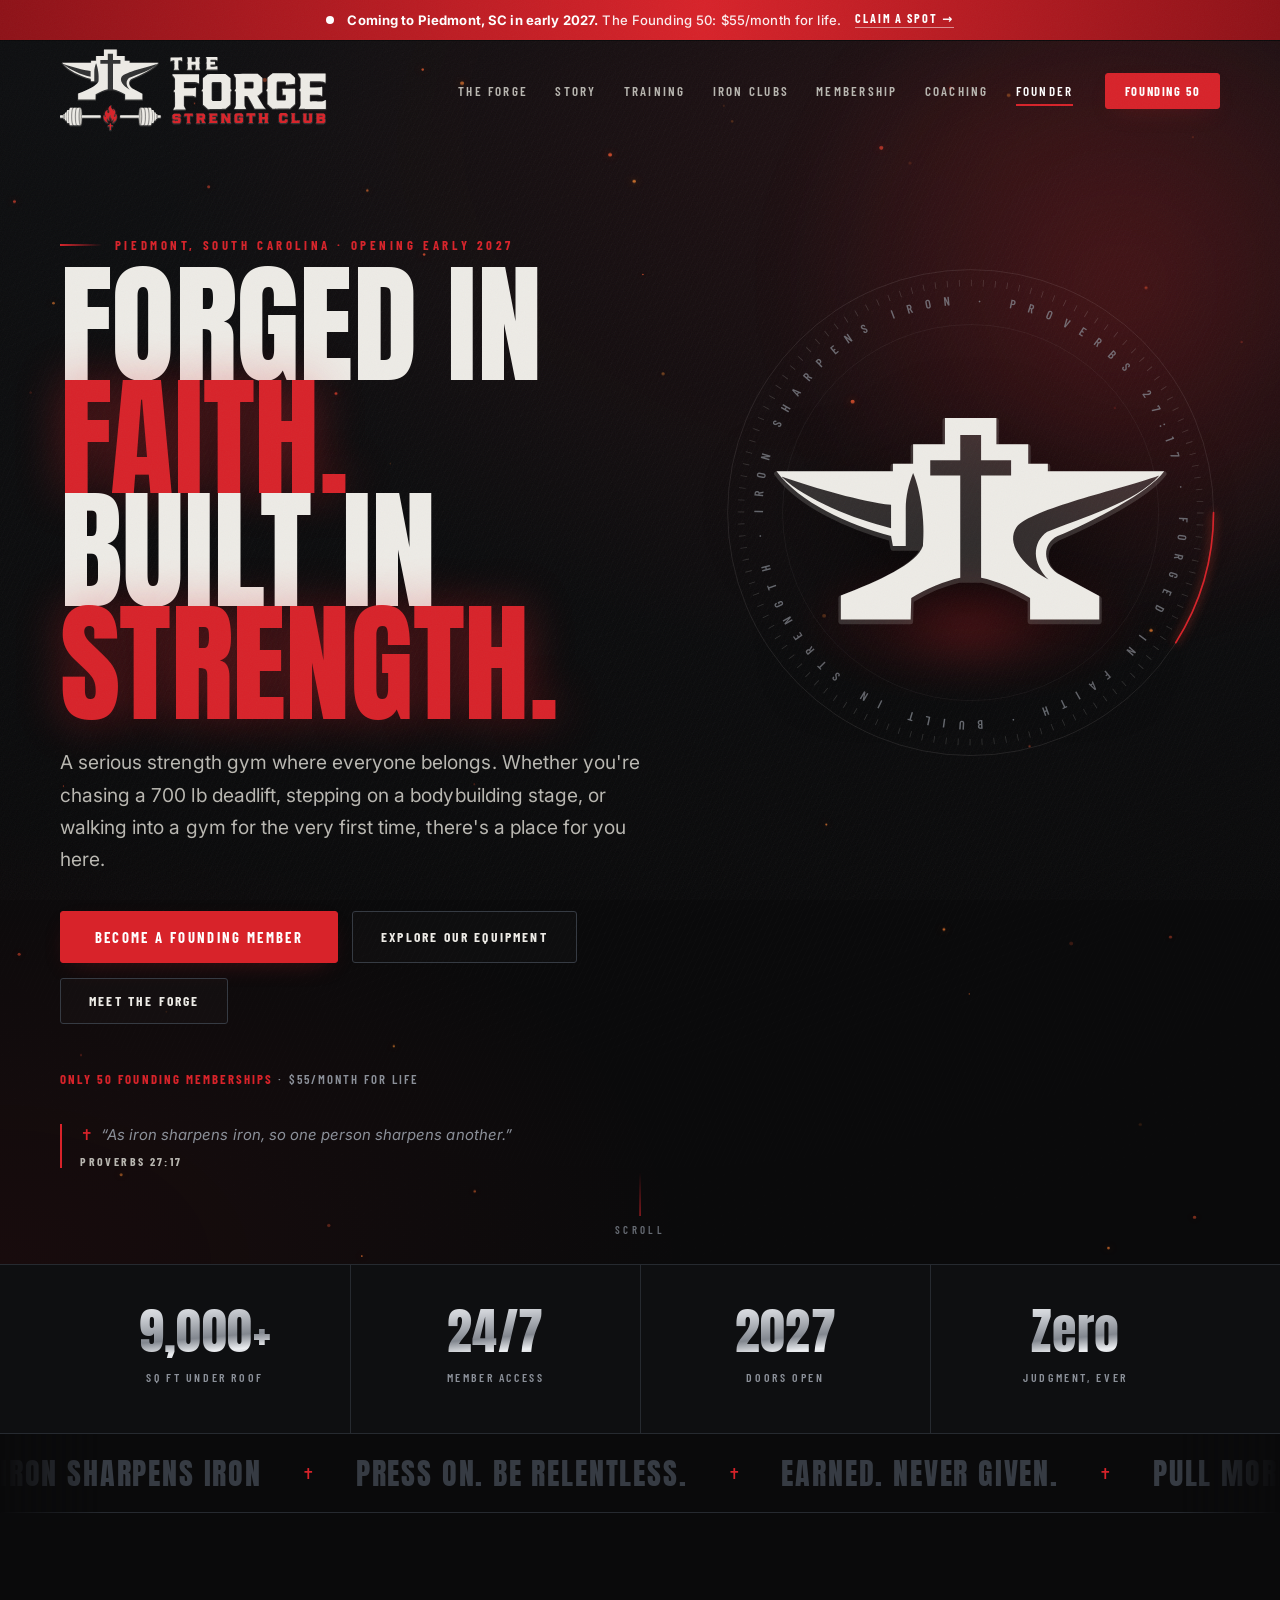
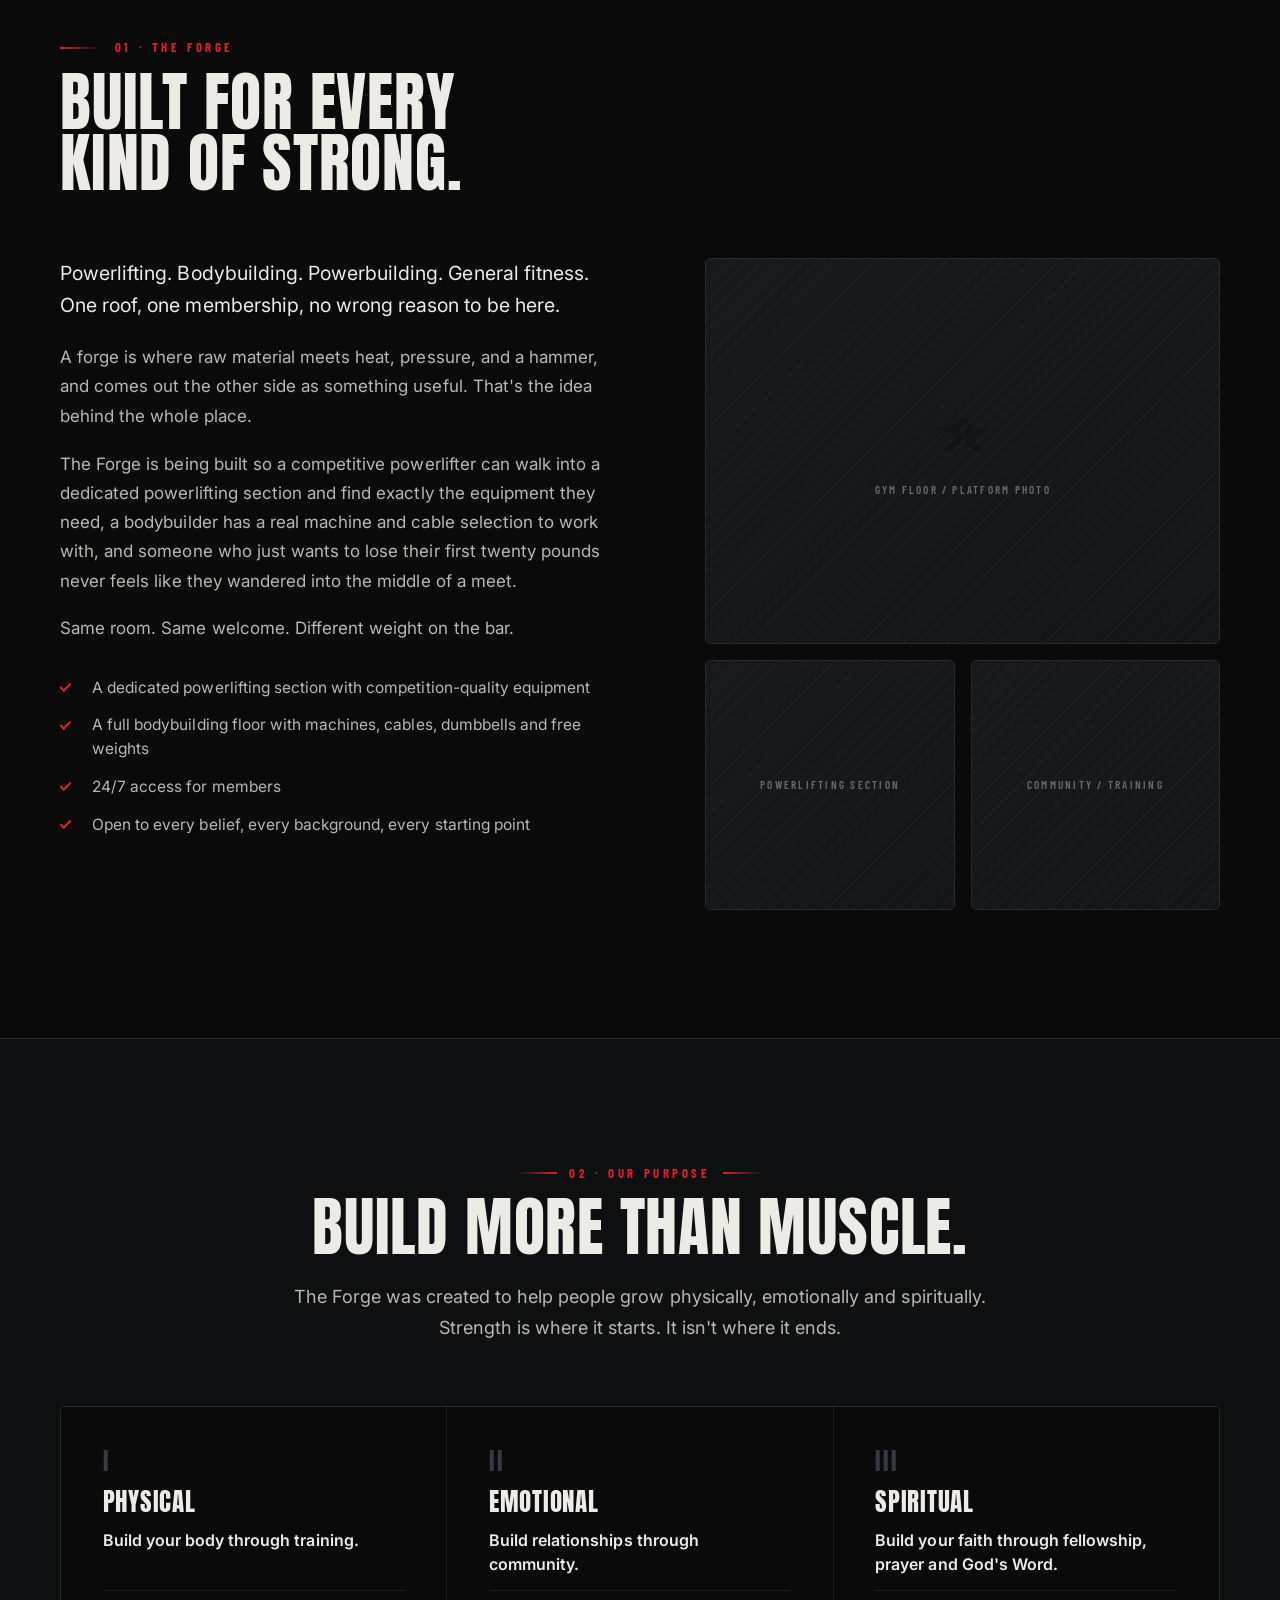
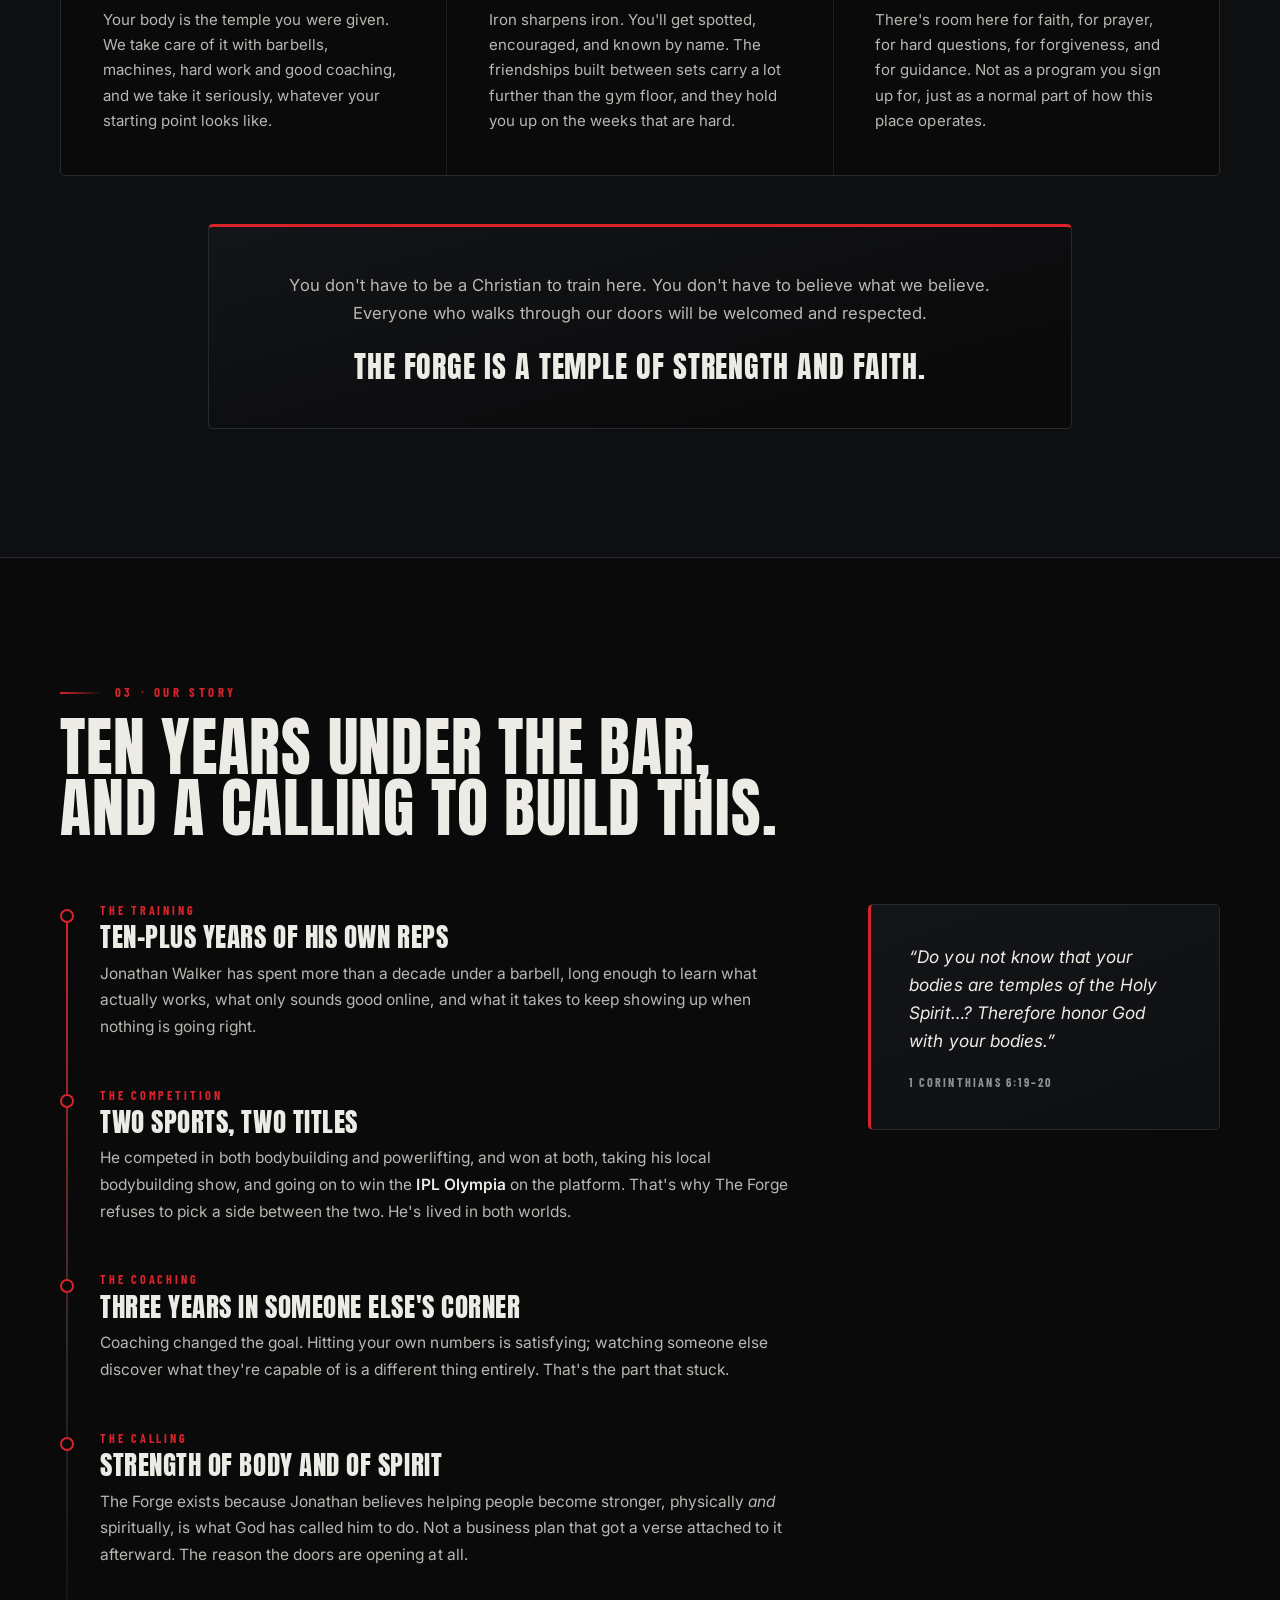
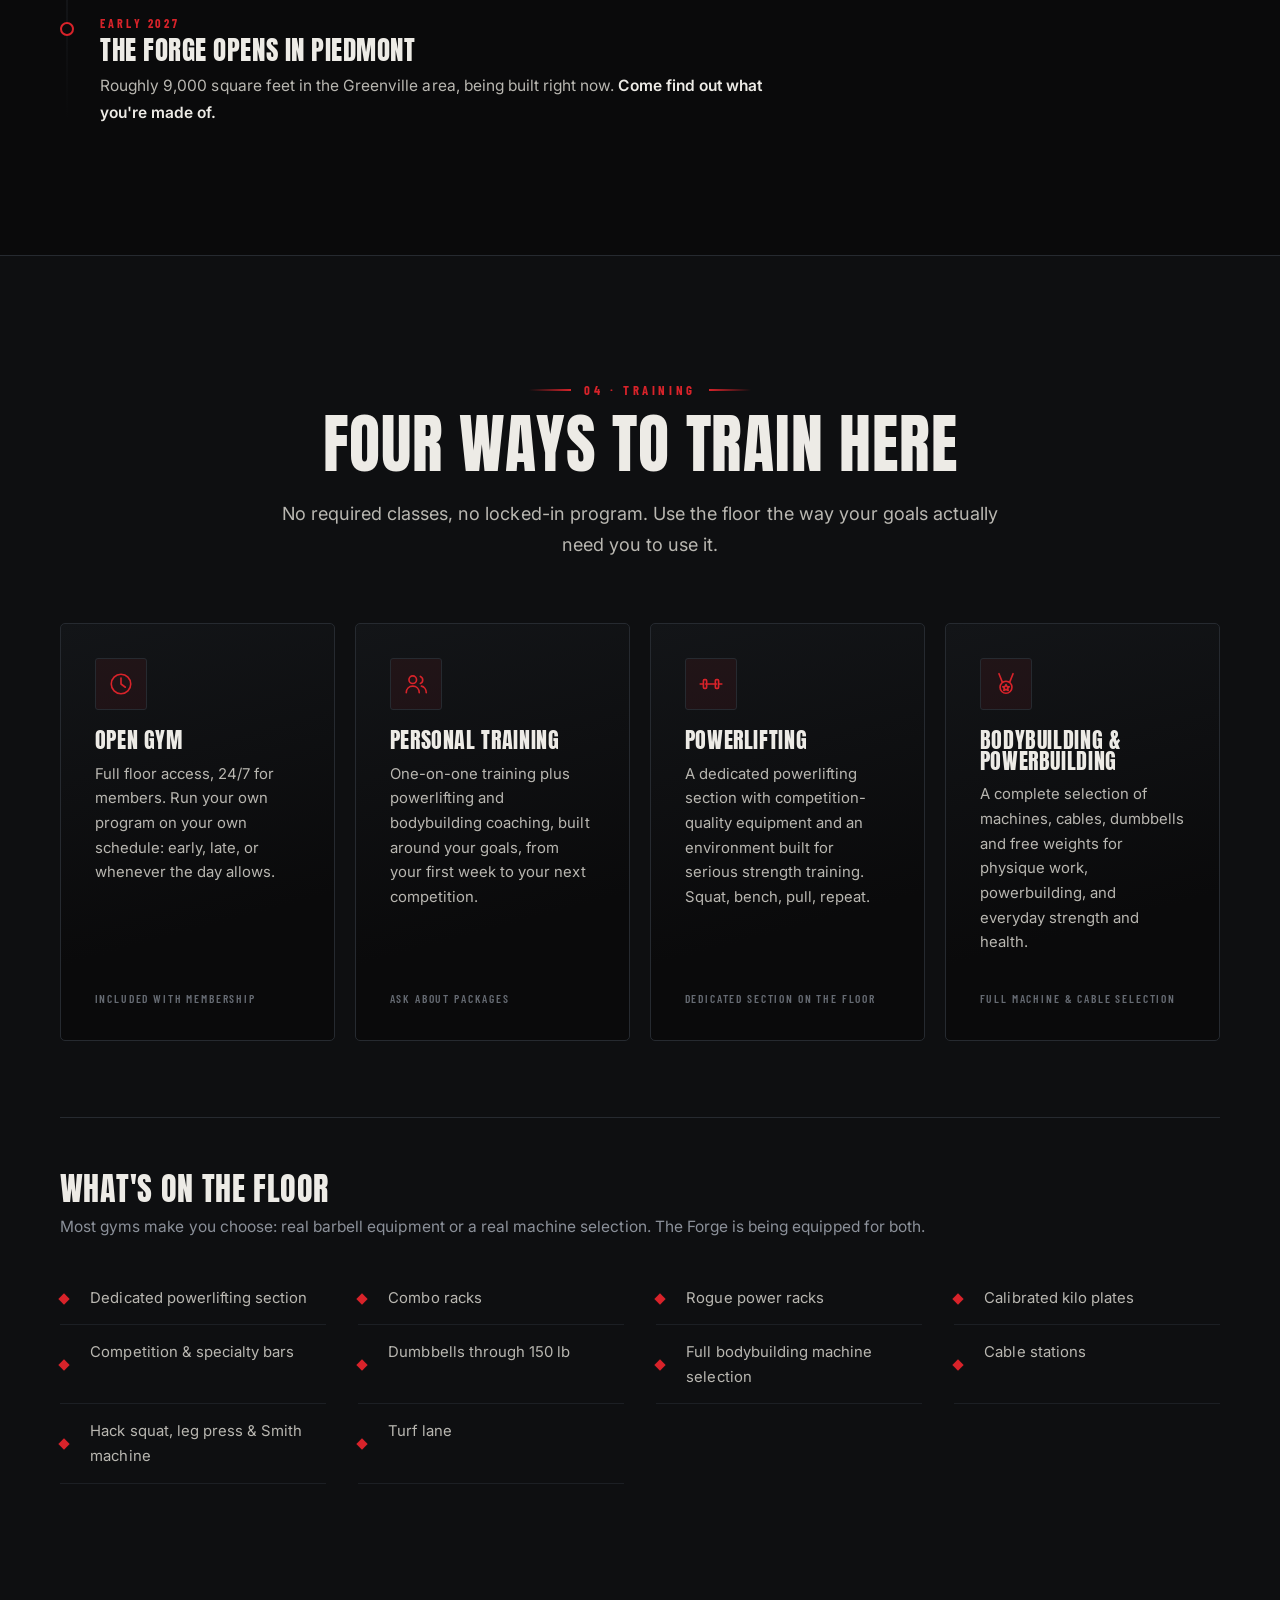
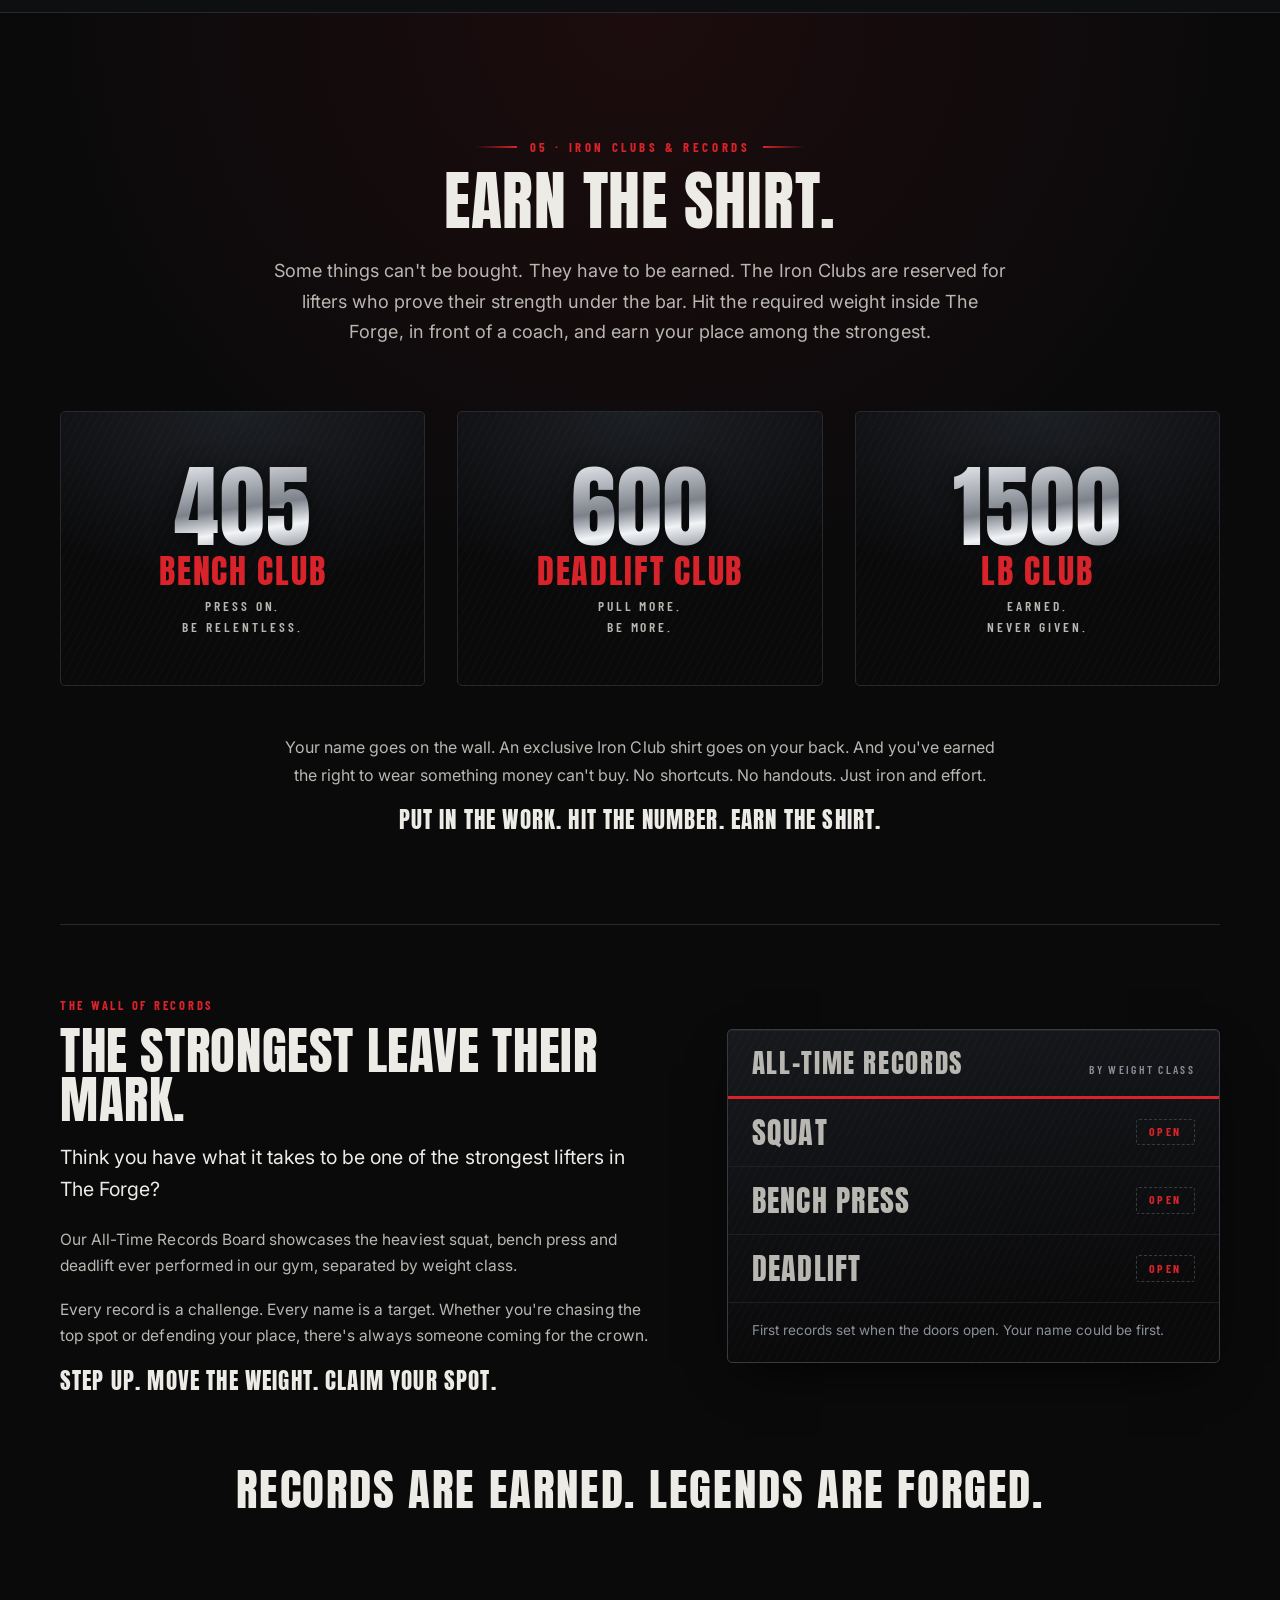
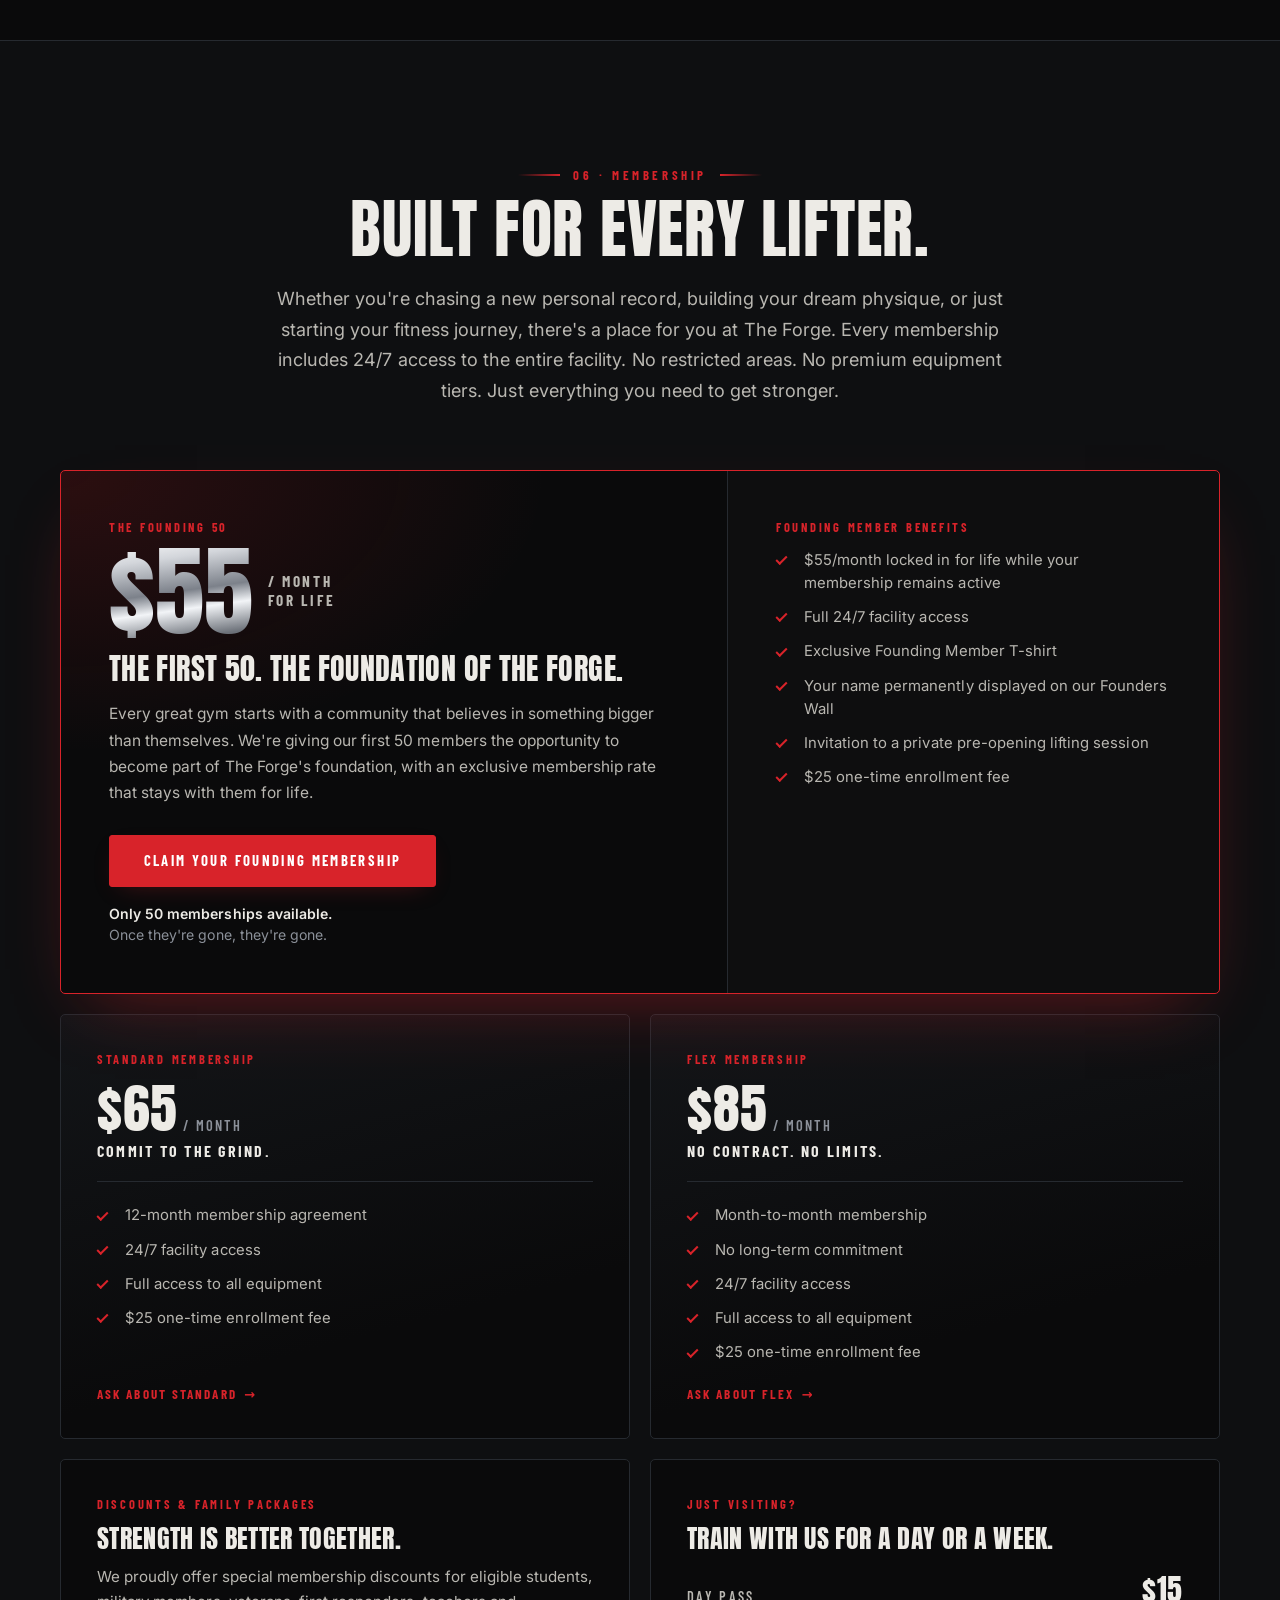
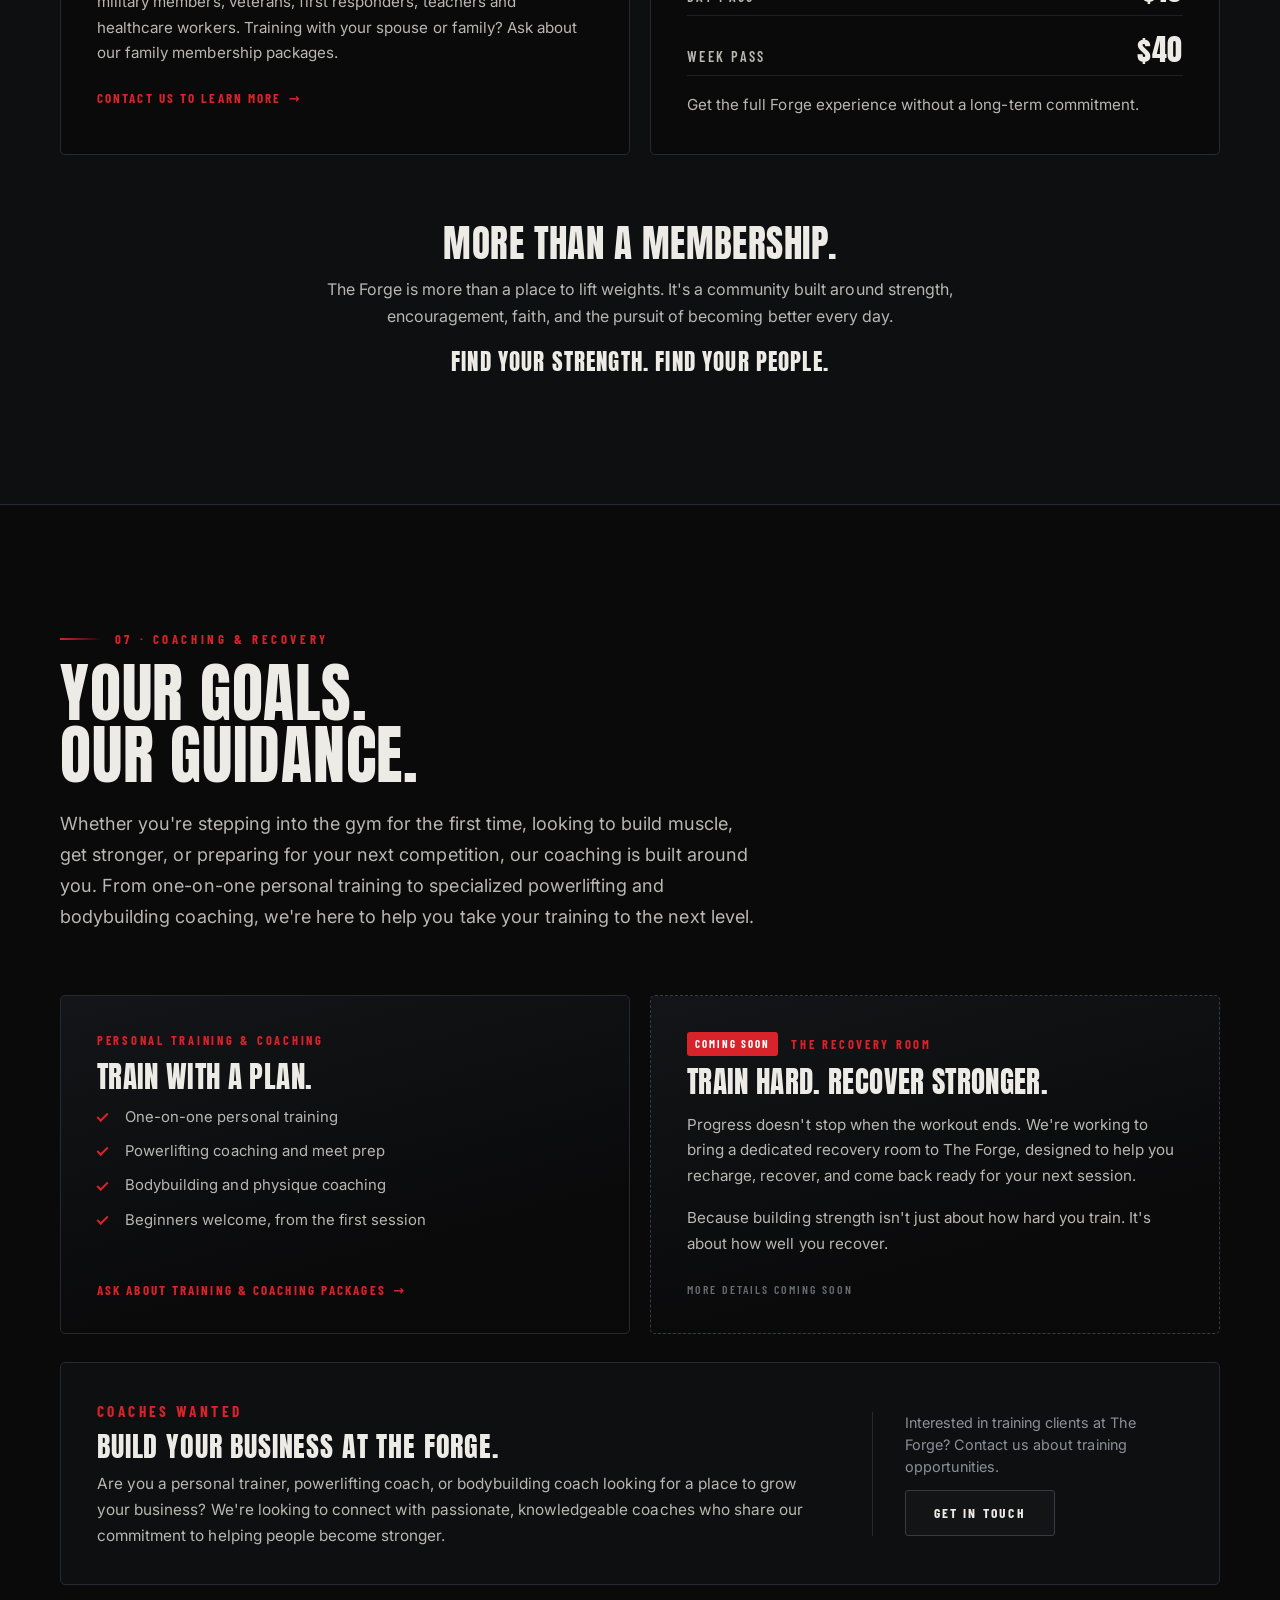
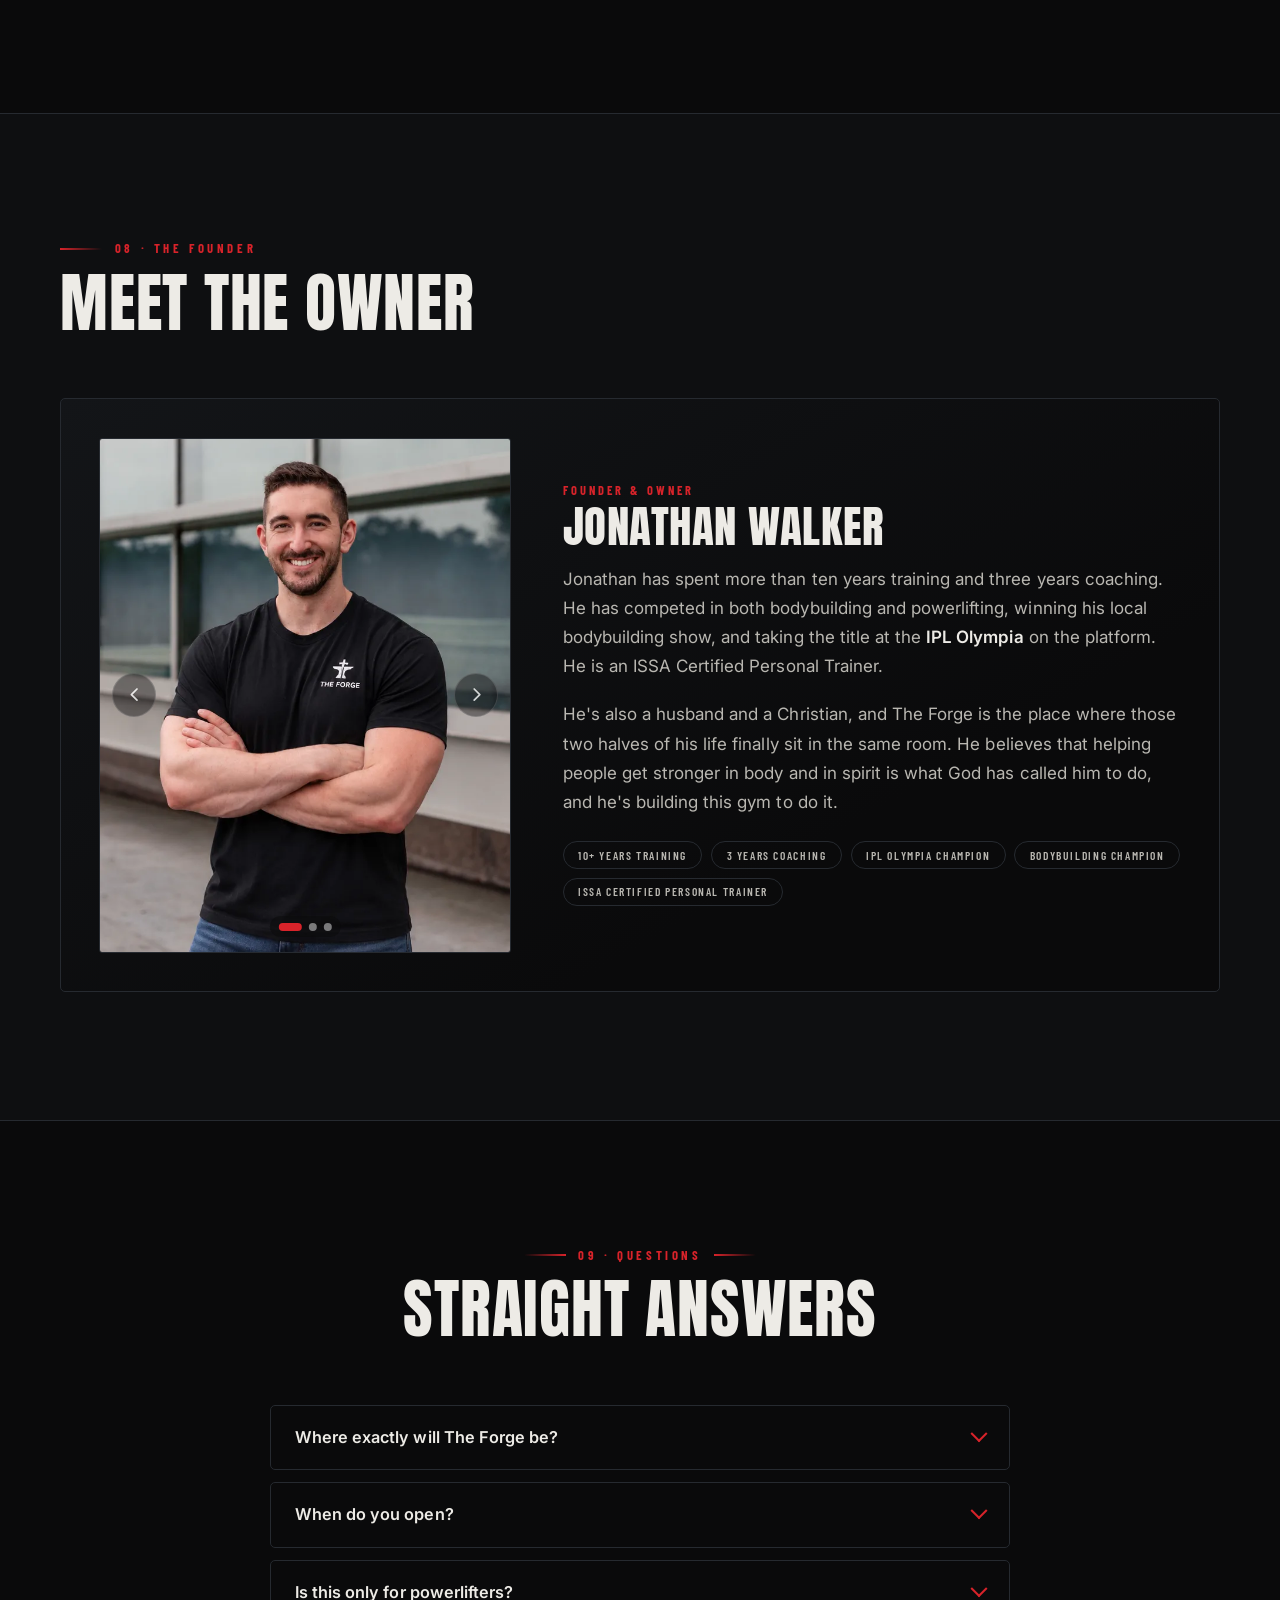
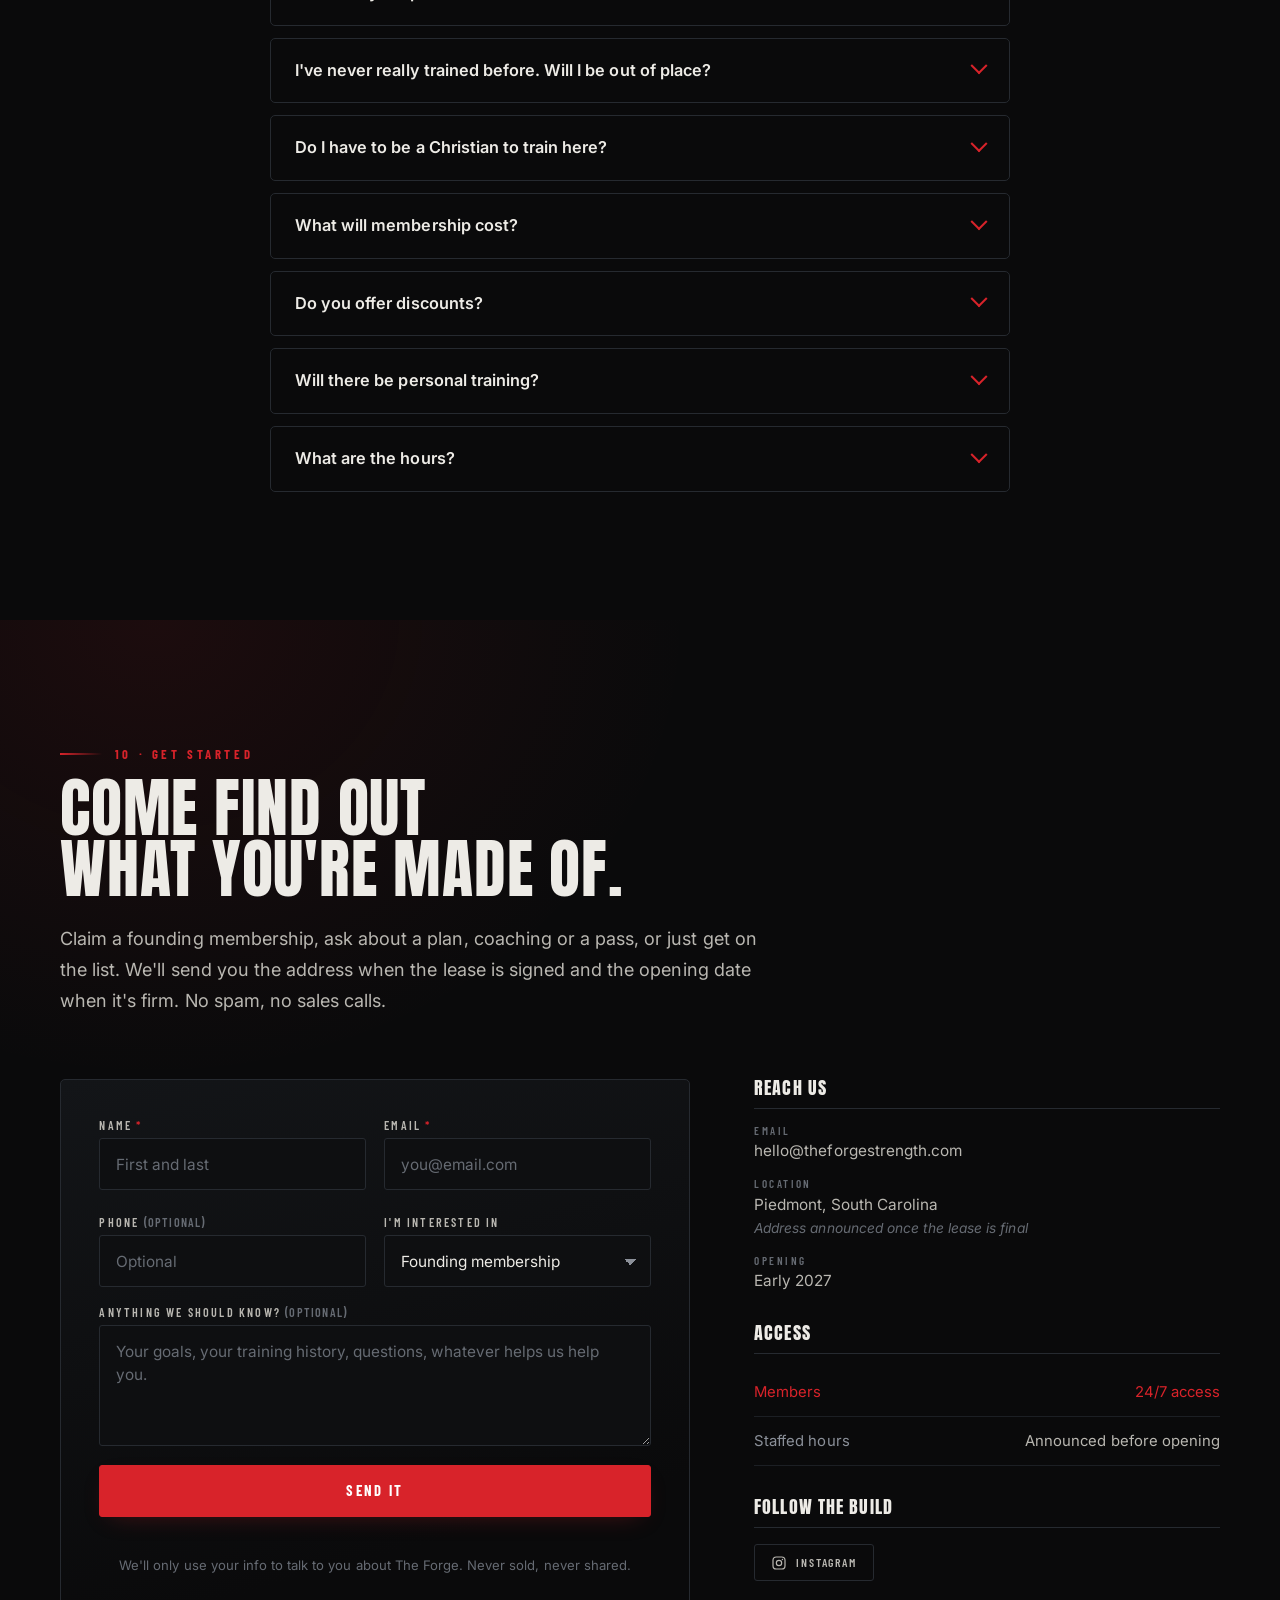
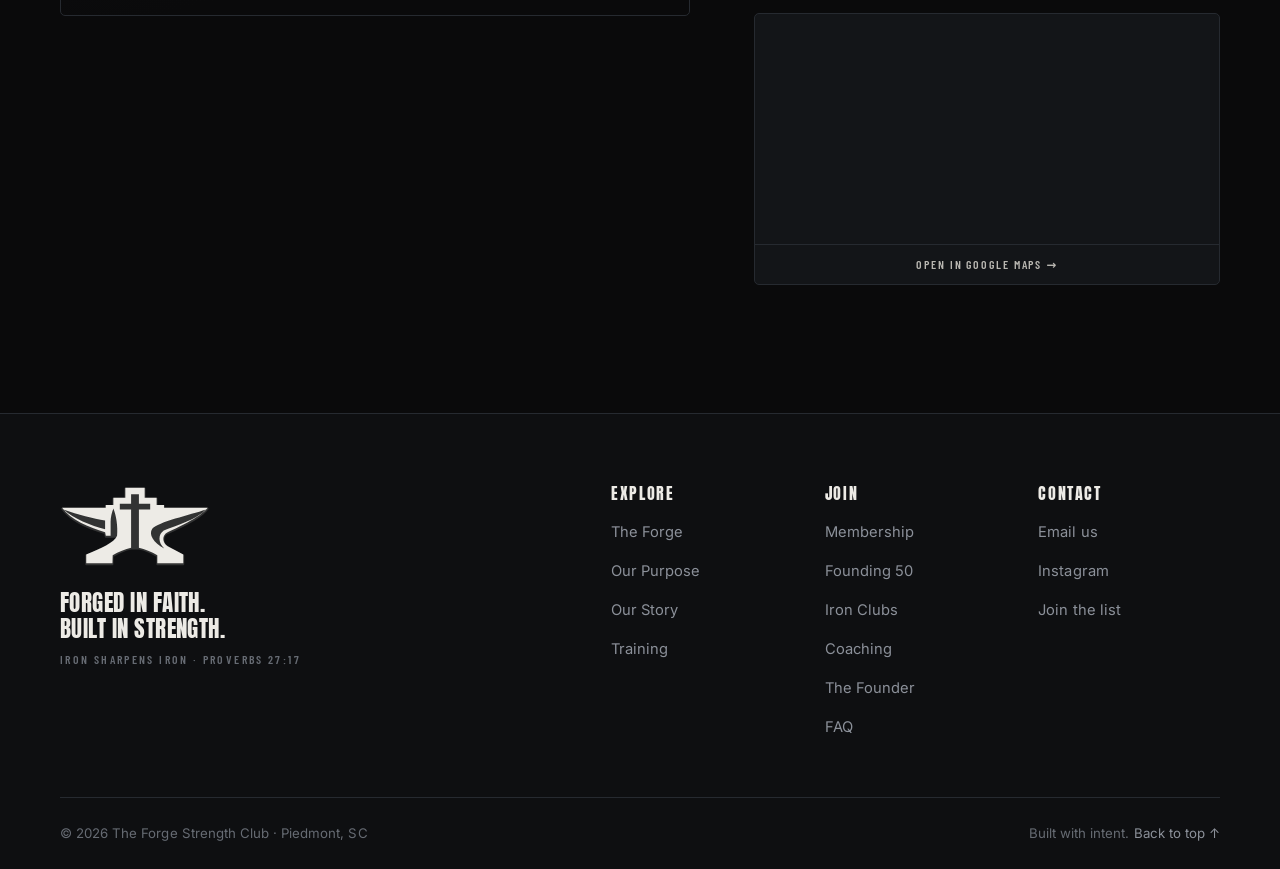
==== commit 1d26c78d: "add fx stylesheet and script for decorative animations" ====
--- a/index.html
+++ b/index.html
@@ -29,6 +29,7 @@
 <link rel="preconnect" href="https://fonts.gstatic.com" crossorigin>
 <link rel="stylesheet" href="https://fonts.googleapis.com/css2?family=Anton&family=Barlow+Condensed:wght@500;600;700&family=Inter:wght@400;500;600;700&display=swap">
 <link rel="stylesheet" href="assets/css/styles.css">
+<link rel="stylesheet" href="assets/css/fx.css">
 
 <script type="application/ld+json">
 {
@@ -1149,5 +1150,6 @@
 </svg>
 
 <script src="assets/js/main.js" defer></script>
+<script src="assets/js/fx.js" defer></script>
 </body>
 </html>
--- a/assets/css/fx.css
+++ b/assets/css/fx.css
@@ -0,0 +1,30 @@
+/* =========================================================================
+   THE FORGE STRENGTH CLUB — fx.css
+   Decorative animation layer. Loaded after styles.css and paired with
+   assets/js/fx.js. Every numbered block is independent: removing a block
+   here and the block with the same number in fx.js removes that effect and
+   nothing else. The page works fully without this file.
+
+   Reduced motion is handled by the global rule in styles.css (section 24)
+   plus the checks in fx.js.
+   ========================================================================= */
+
+/* ── 1. Scroll progress barbell ────────────────────────────────────────── */
+
+/* ── 2. Records board split-flap ───────────────────────────────────────── */
+
+/* ── 3. Heated-metal buttons ───────────────────────────────────────────── */
+
+/* ── 4. Founding 50 plate rack ─────────────────────────────────────────── */
+
+/* ── 5. Weld-line section dividers ─────────────────────────────────────── */
+
+/* ── 6. Pricing card tilt and founding border ──────────────────────────── */
+
+/* ── 7. Contact section embers ─────────────────────────────────────────── */
+
+/* ── 8. Quenched section headings ──────────────────────────────────────── */
+
+/* ── 9. Founder barbell and credentials ────────────────────────────────── */
+
+/* ── End ───────────────────────────────────────────────────────────────── */
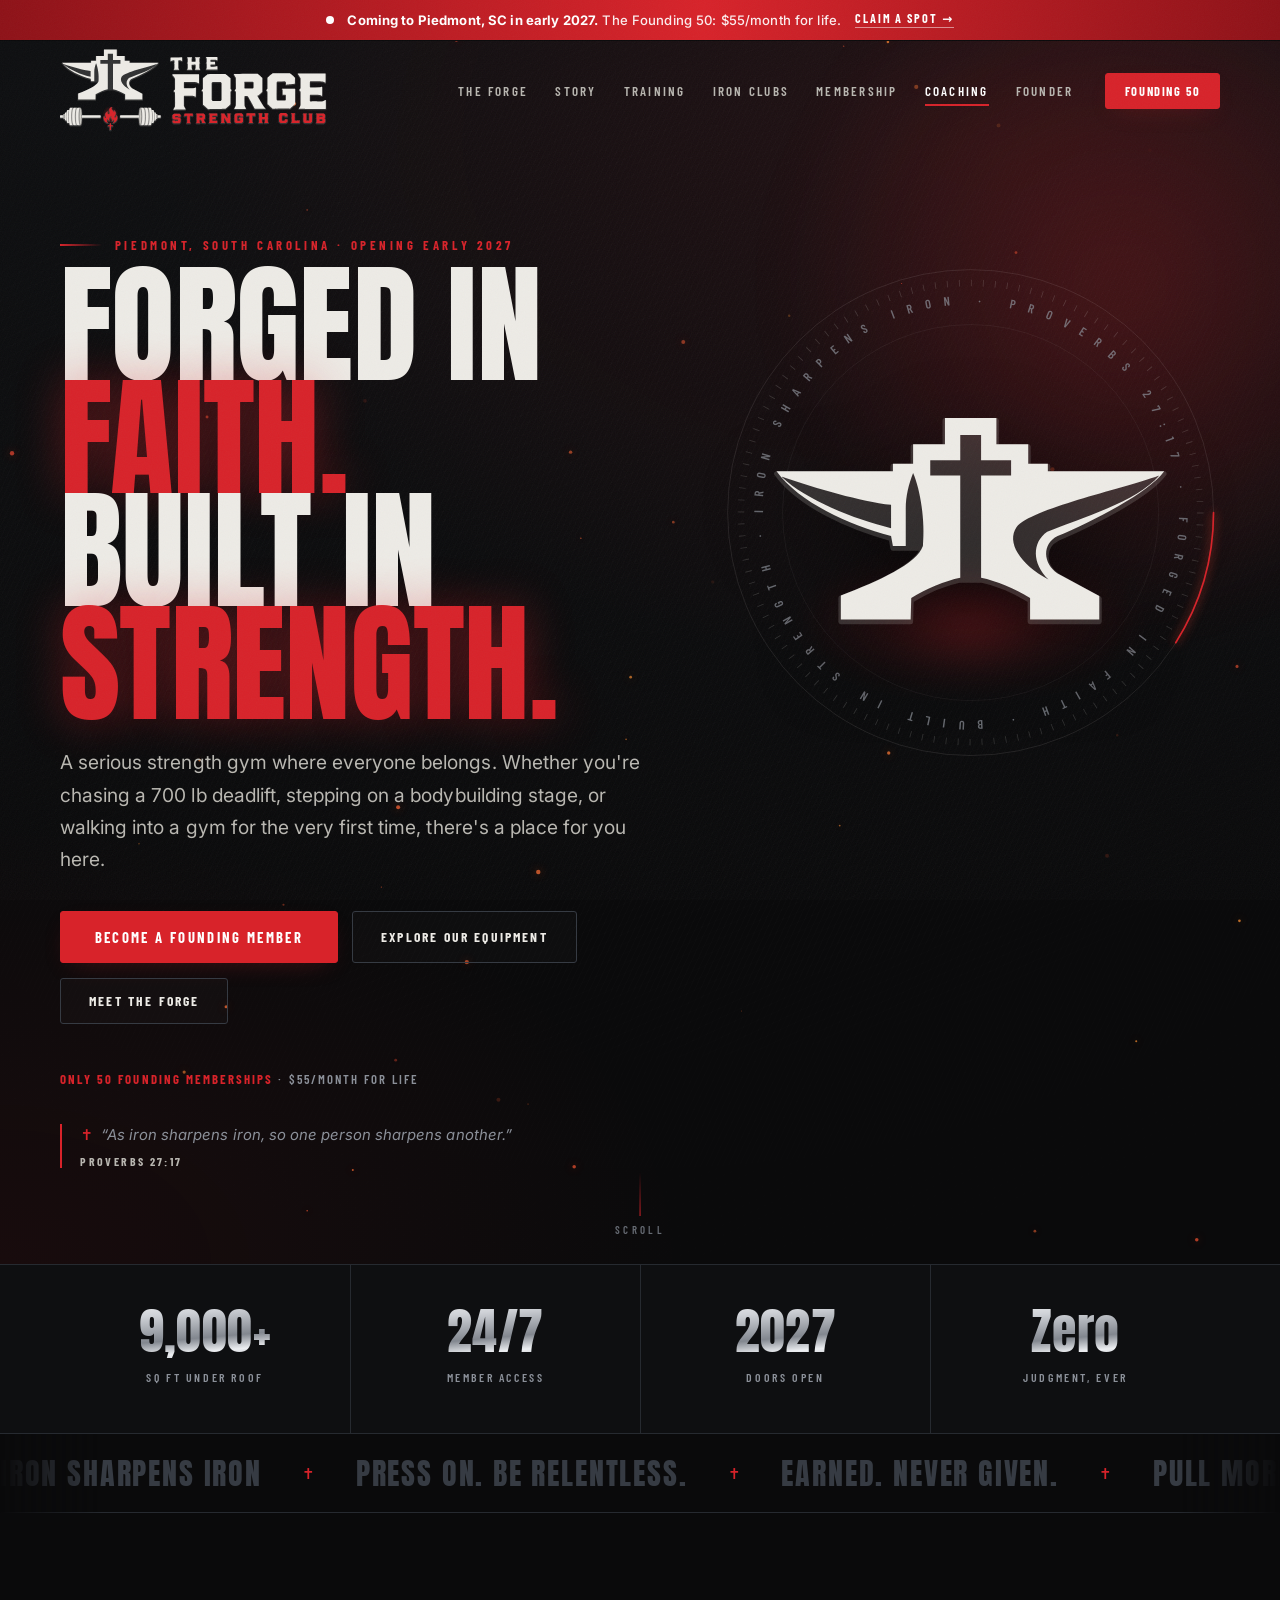
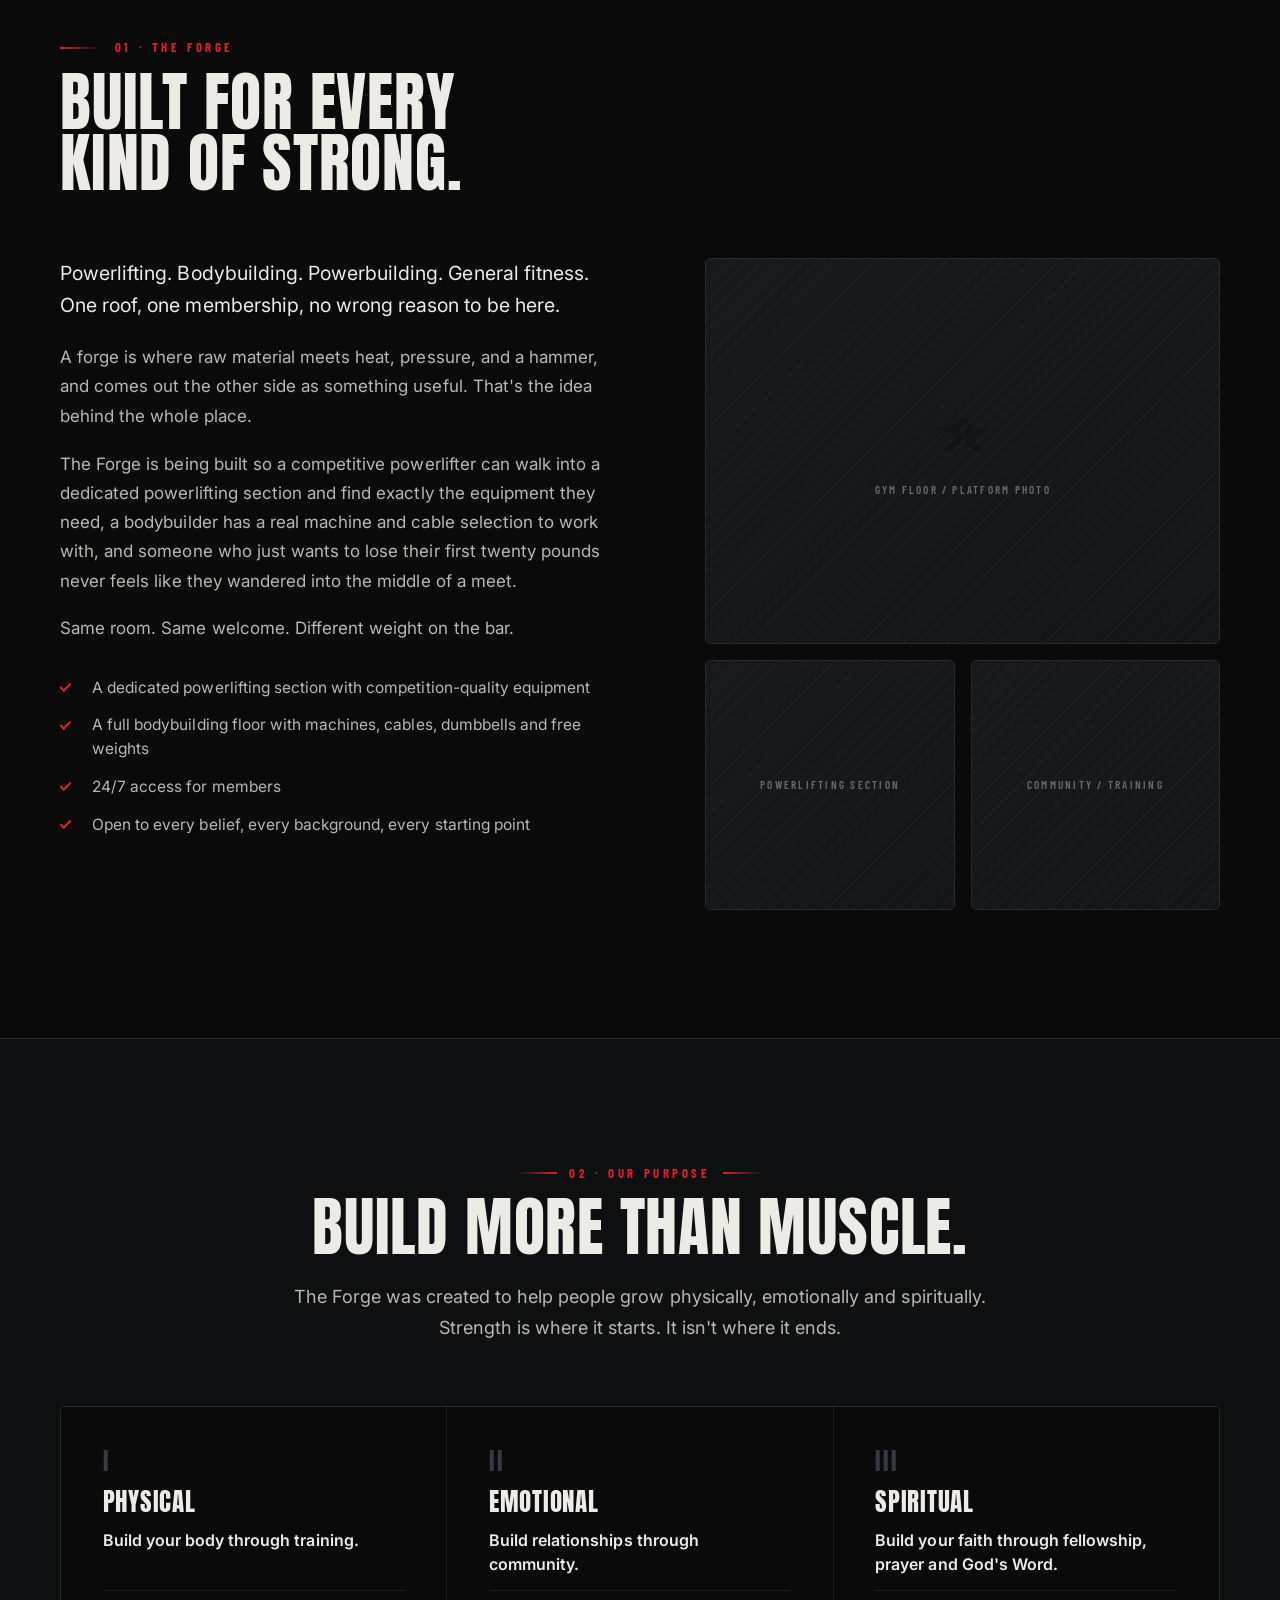
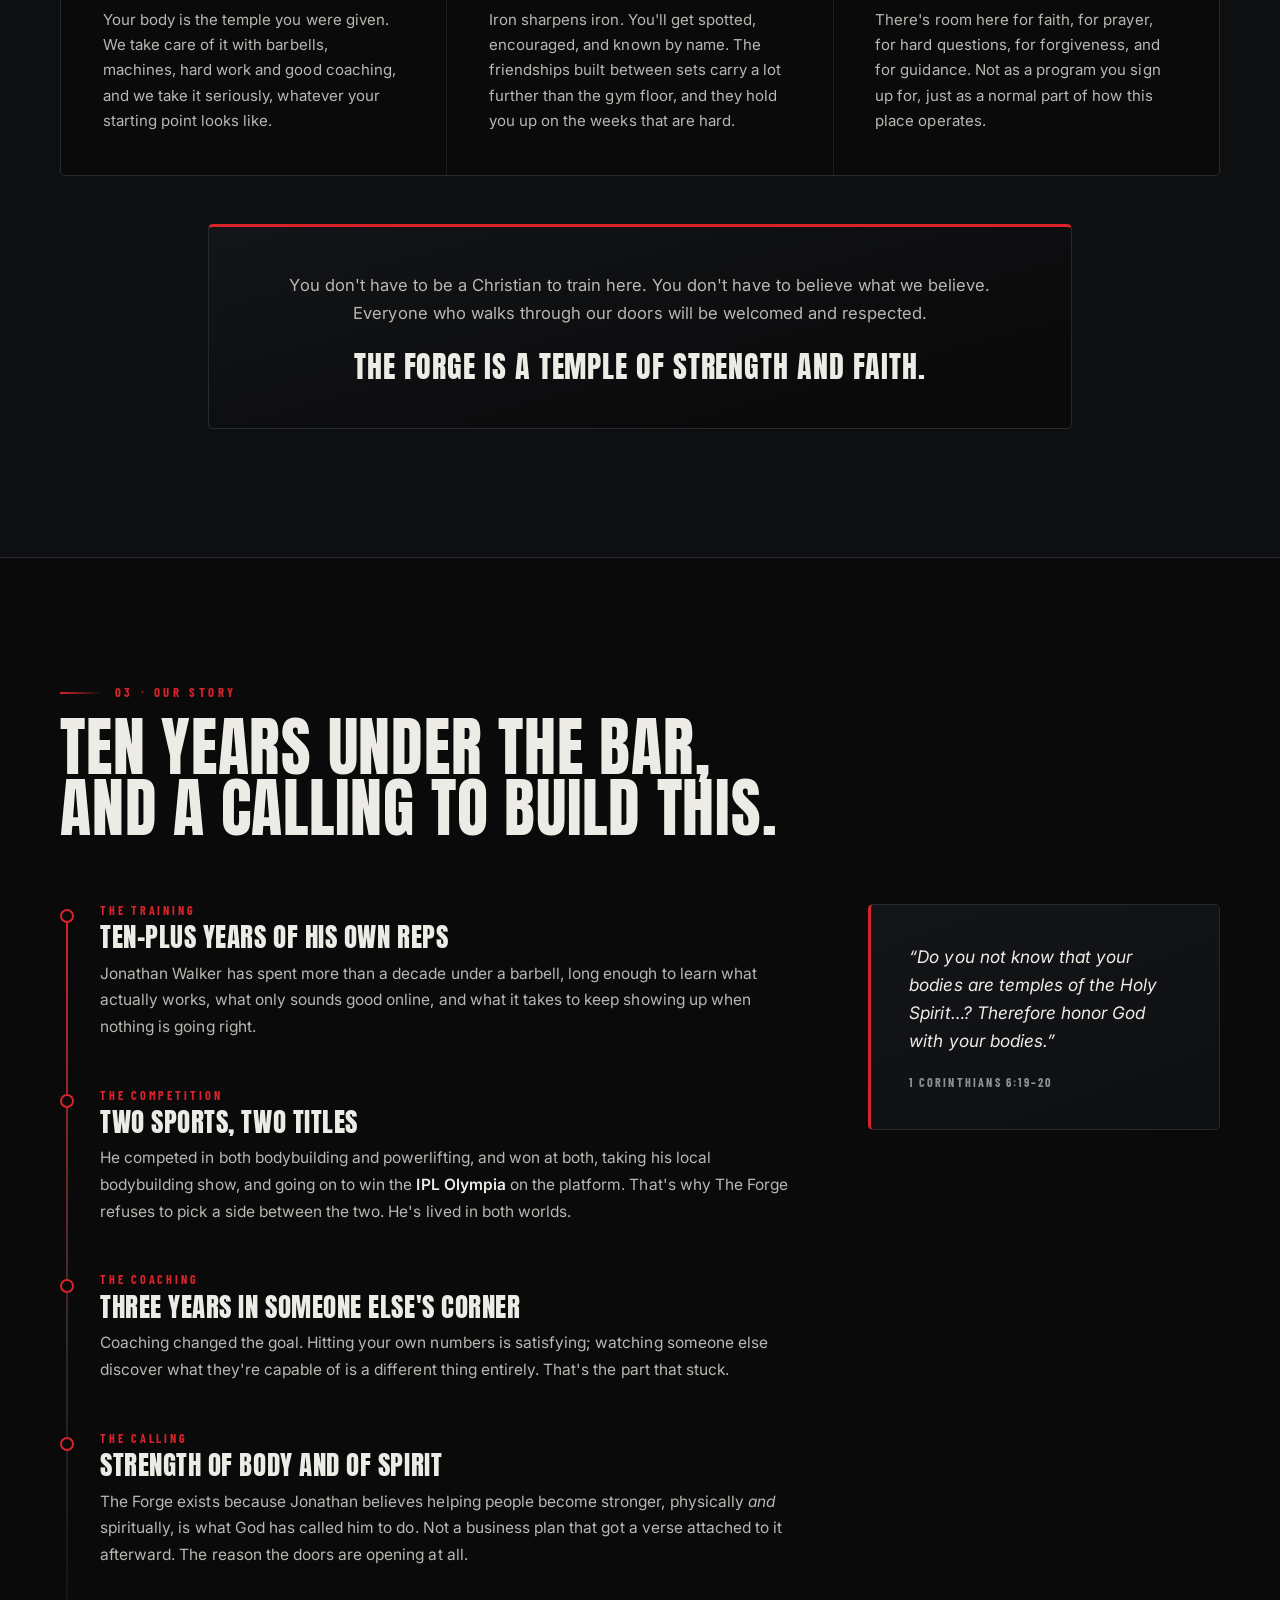
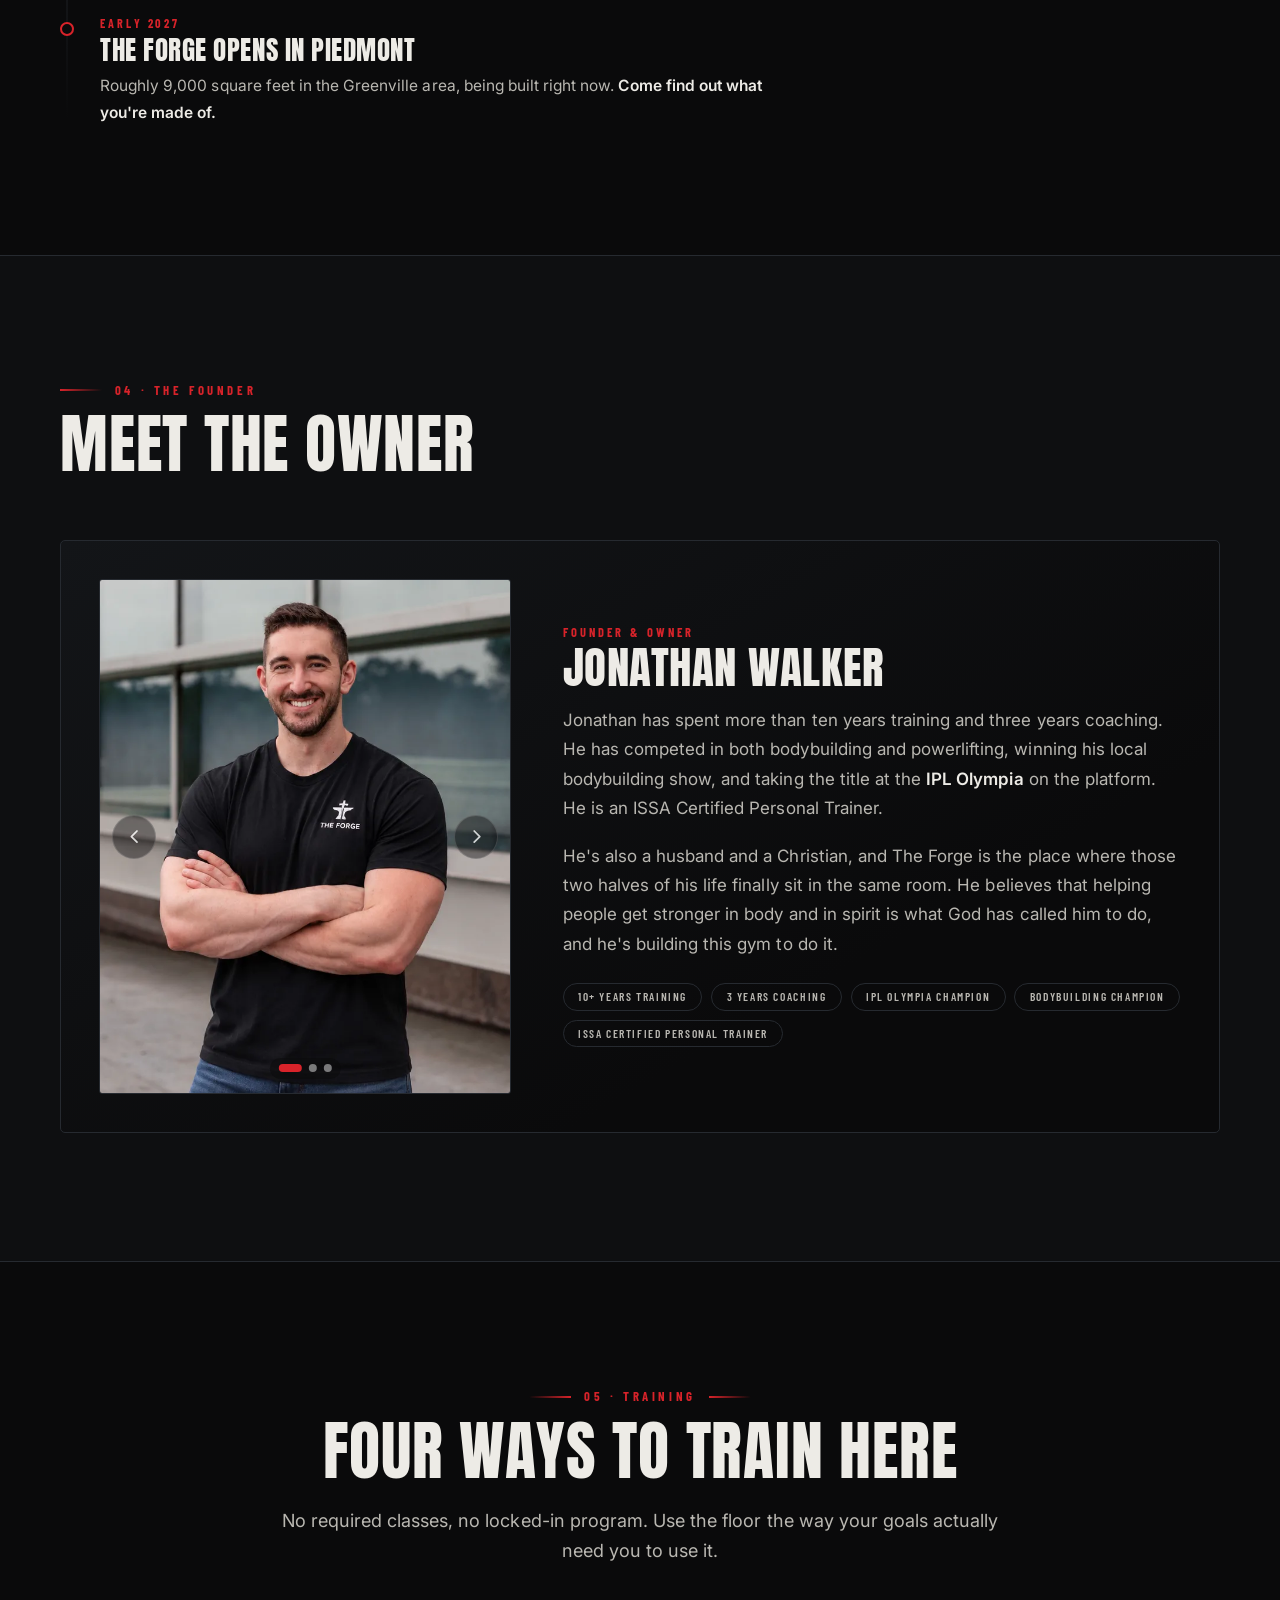
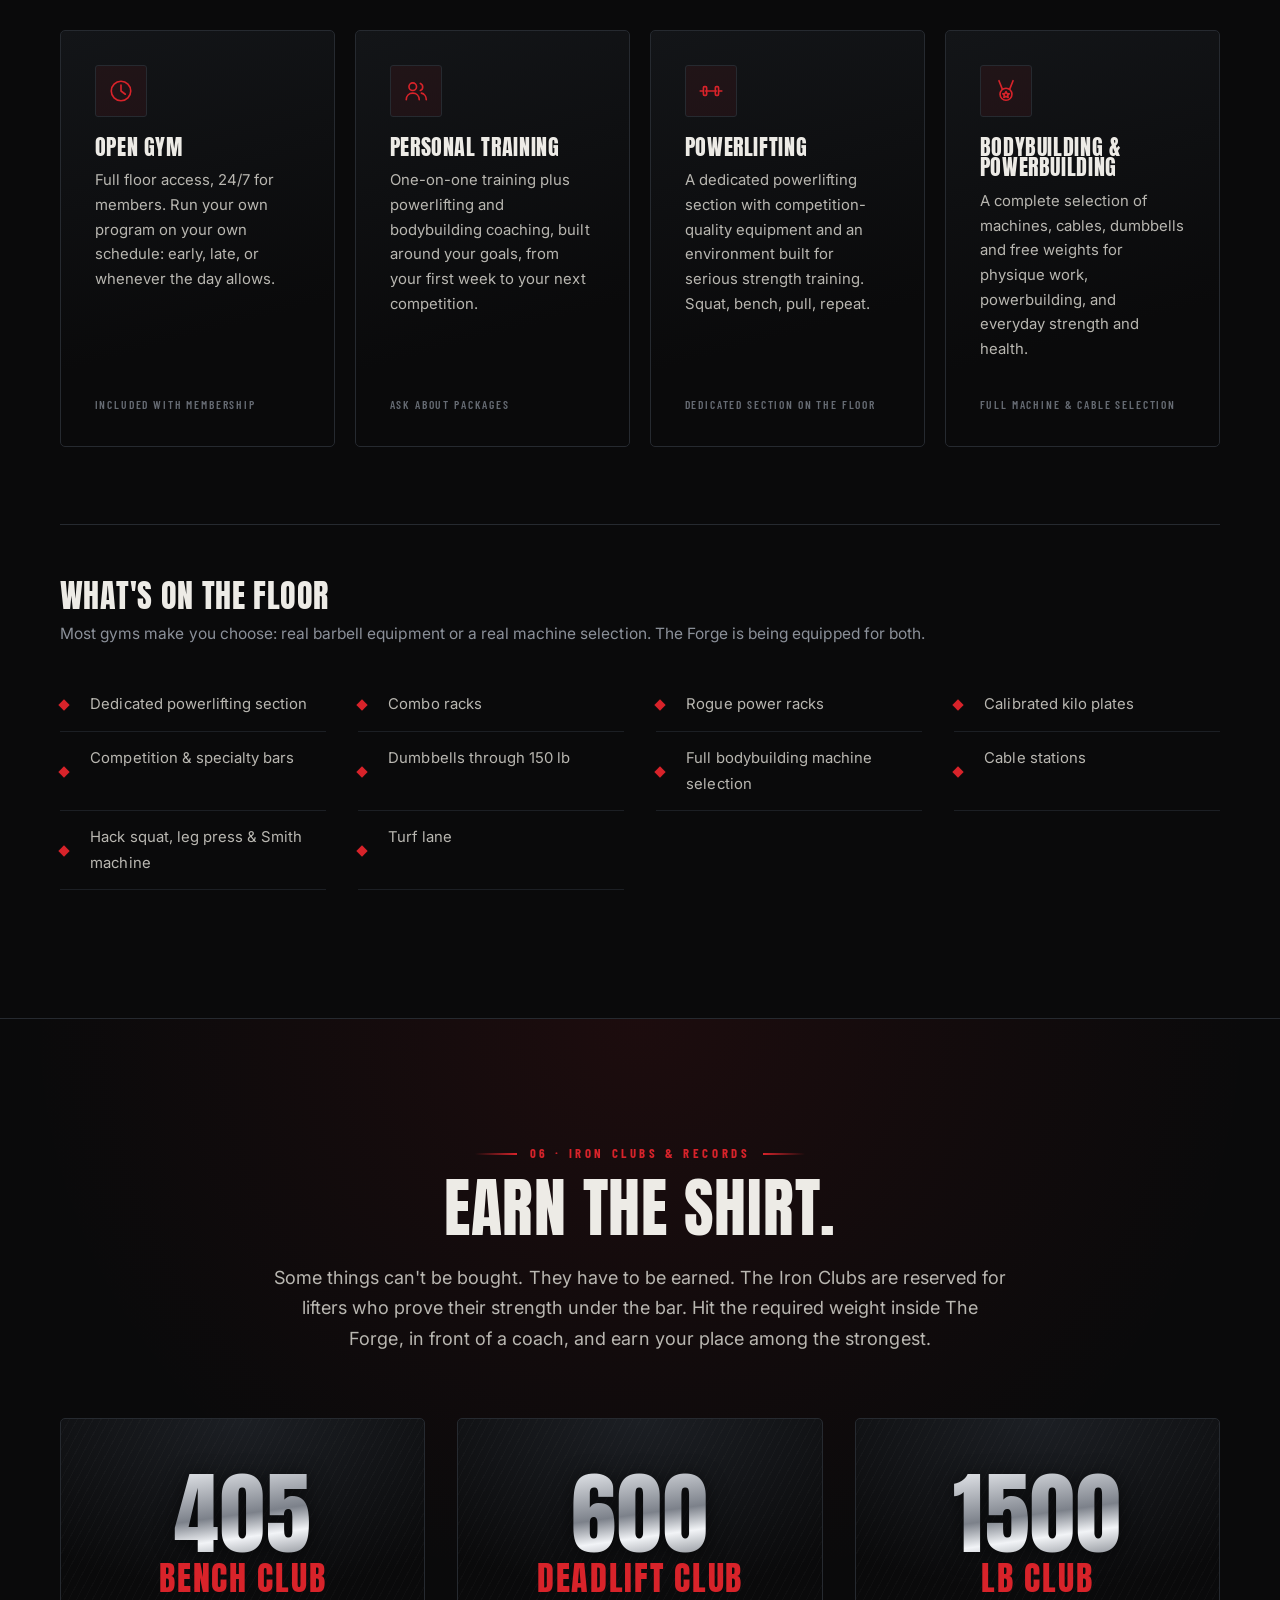
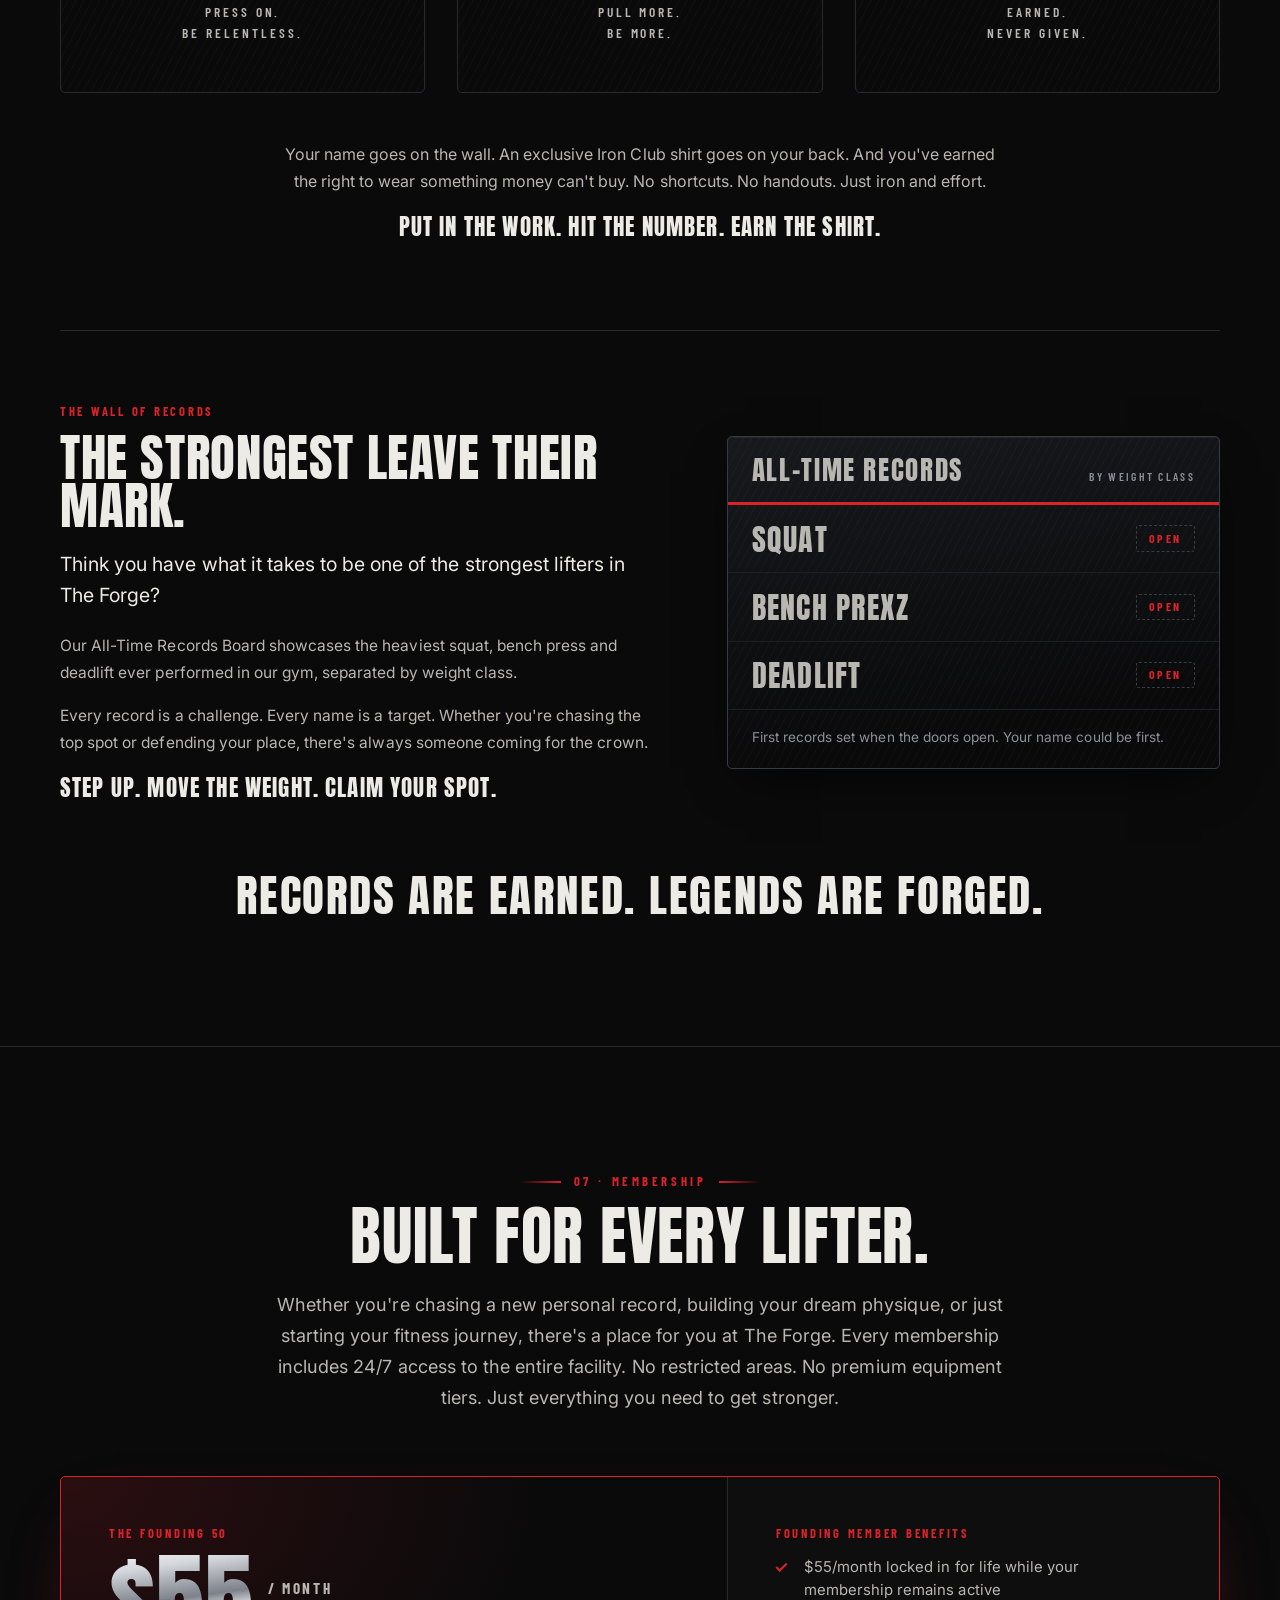
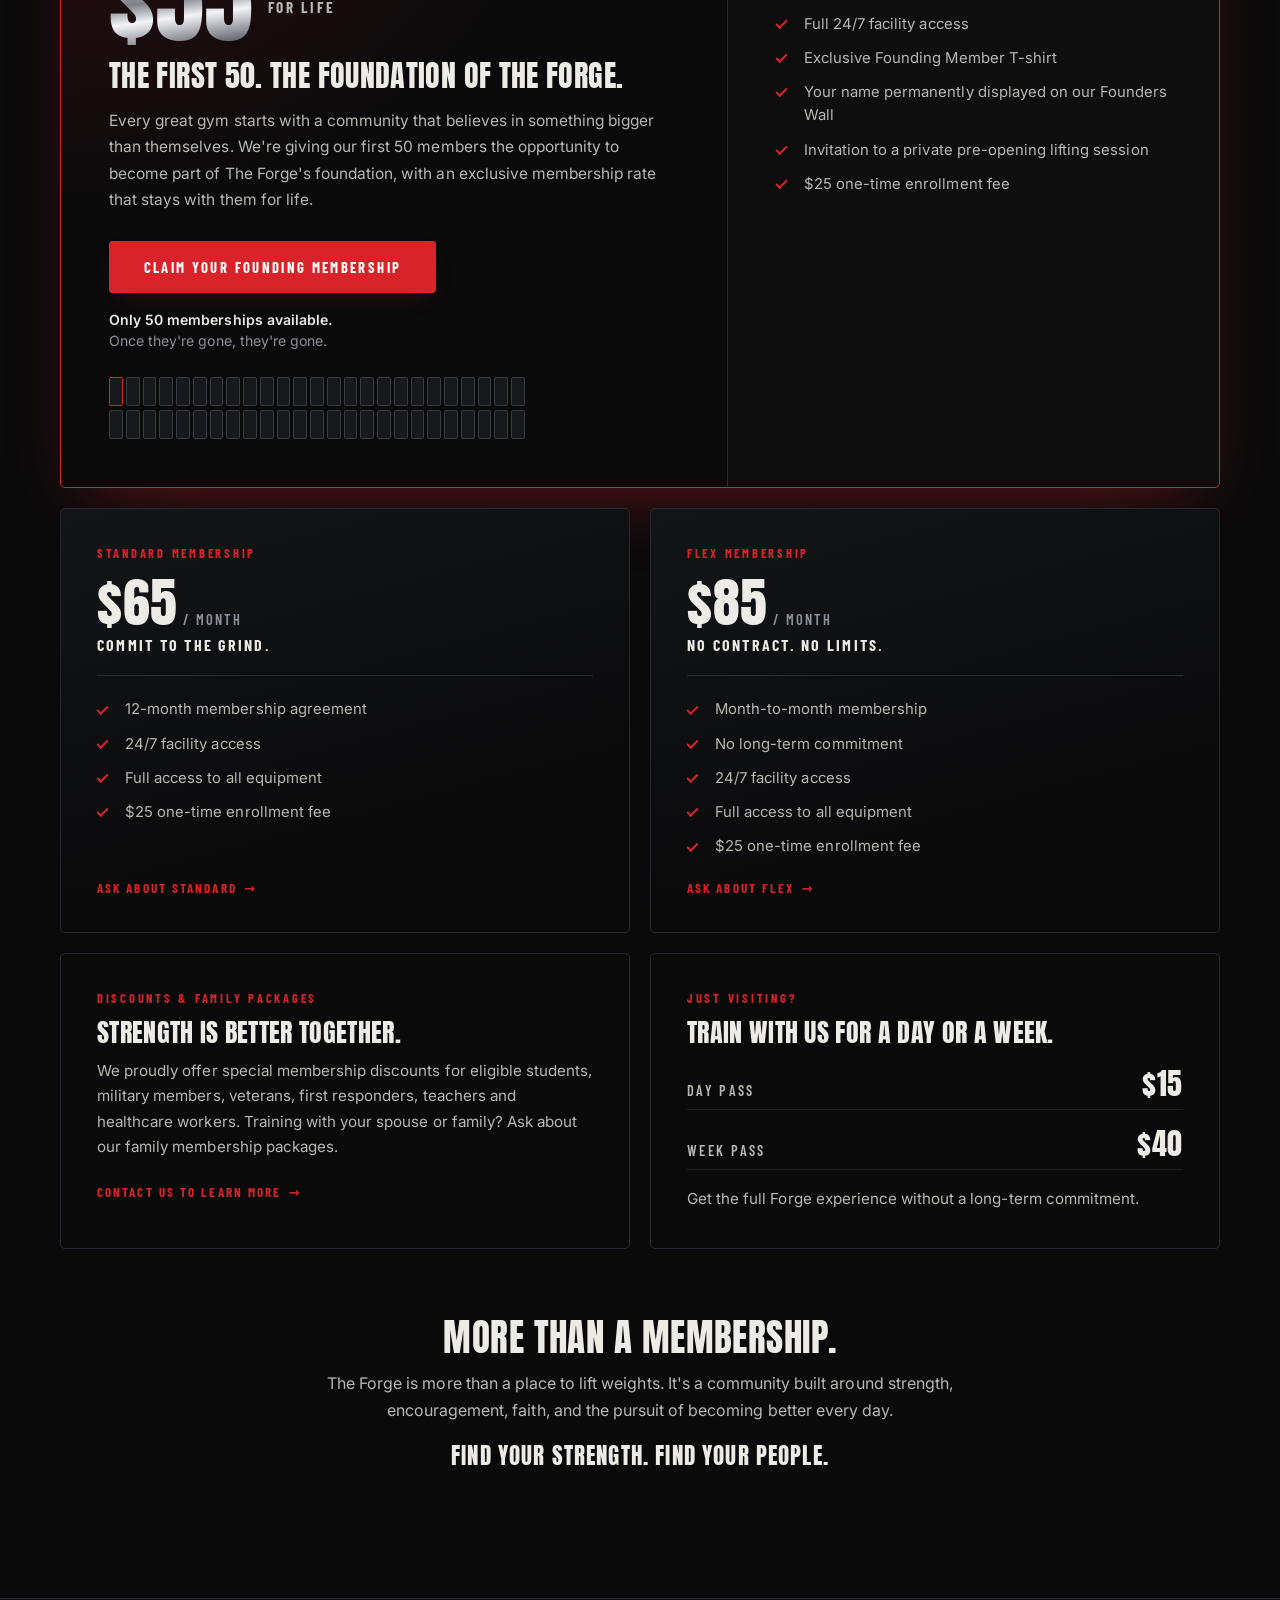
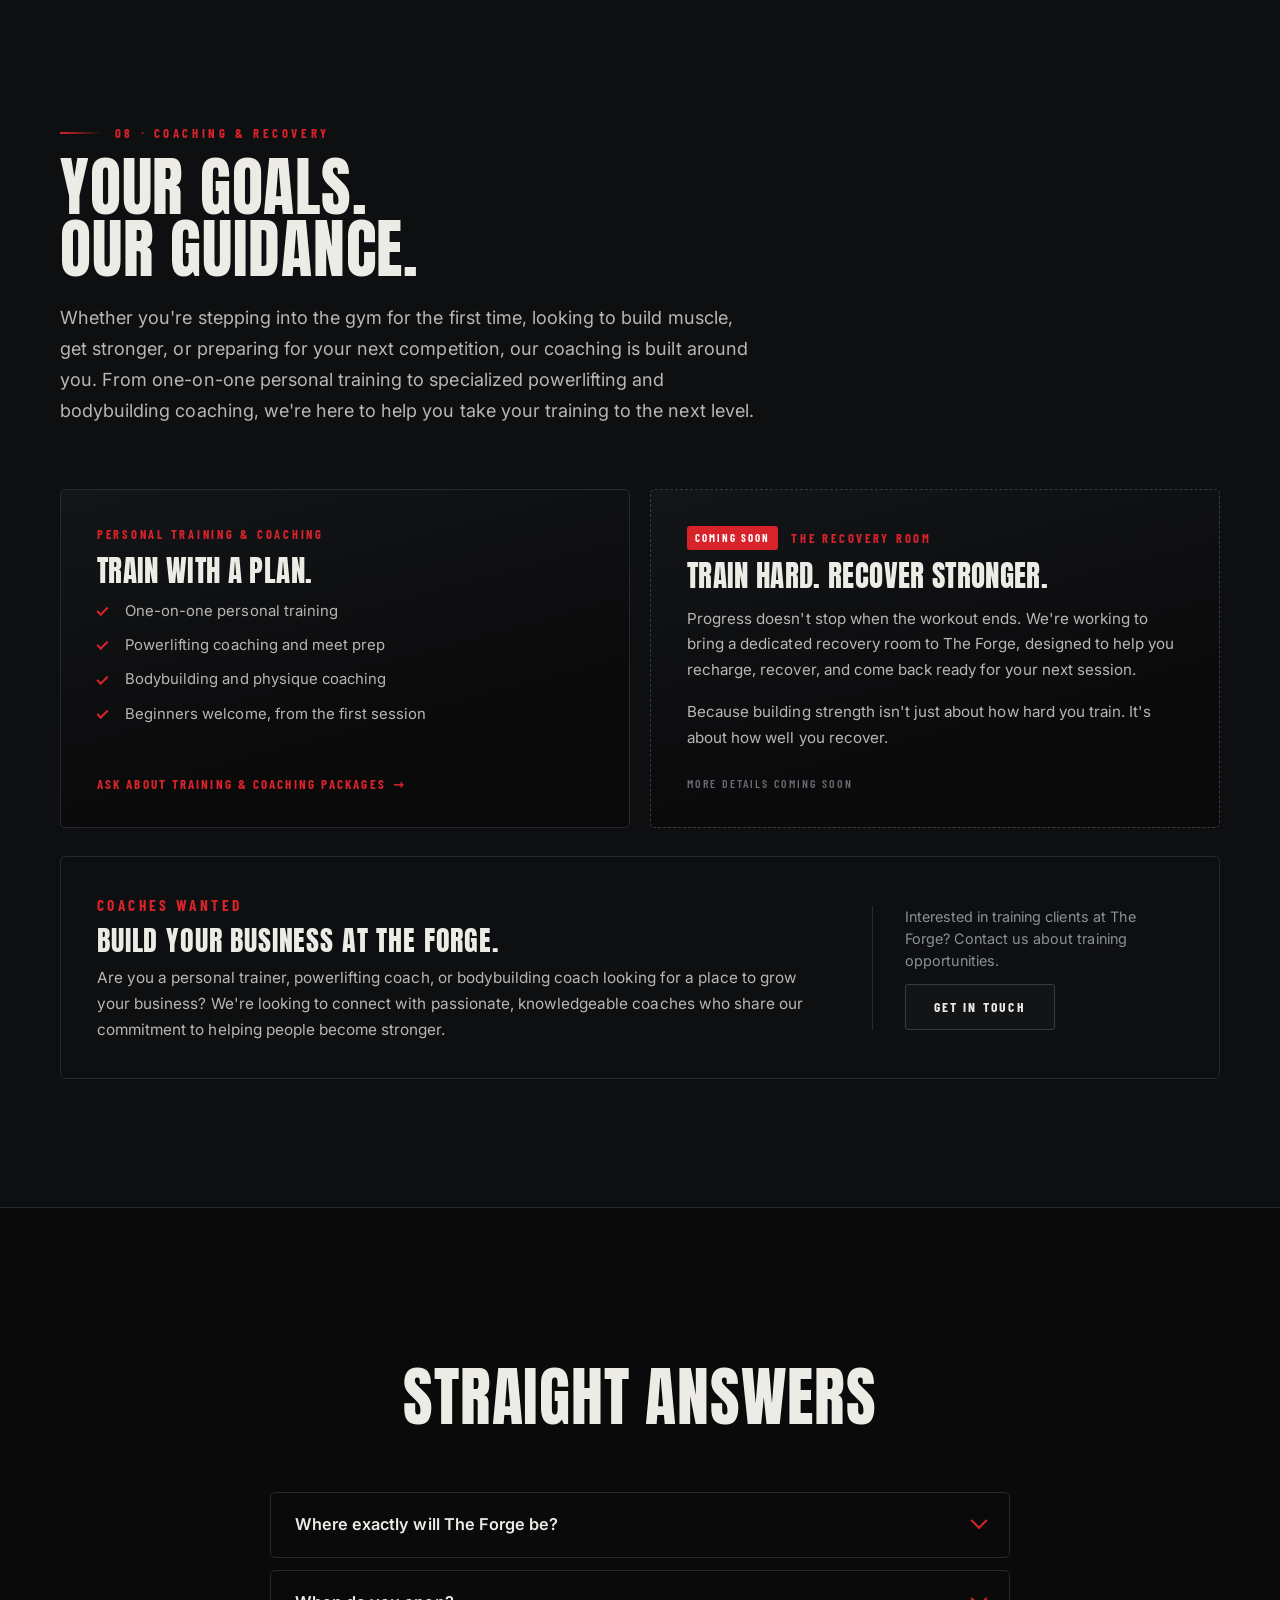
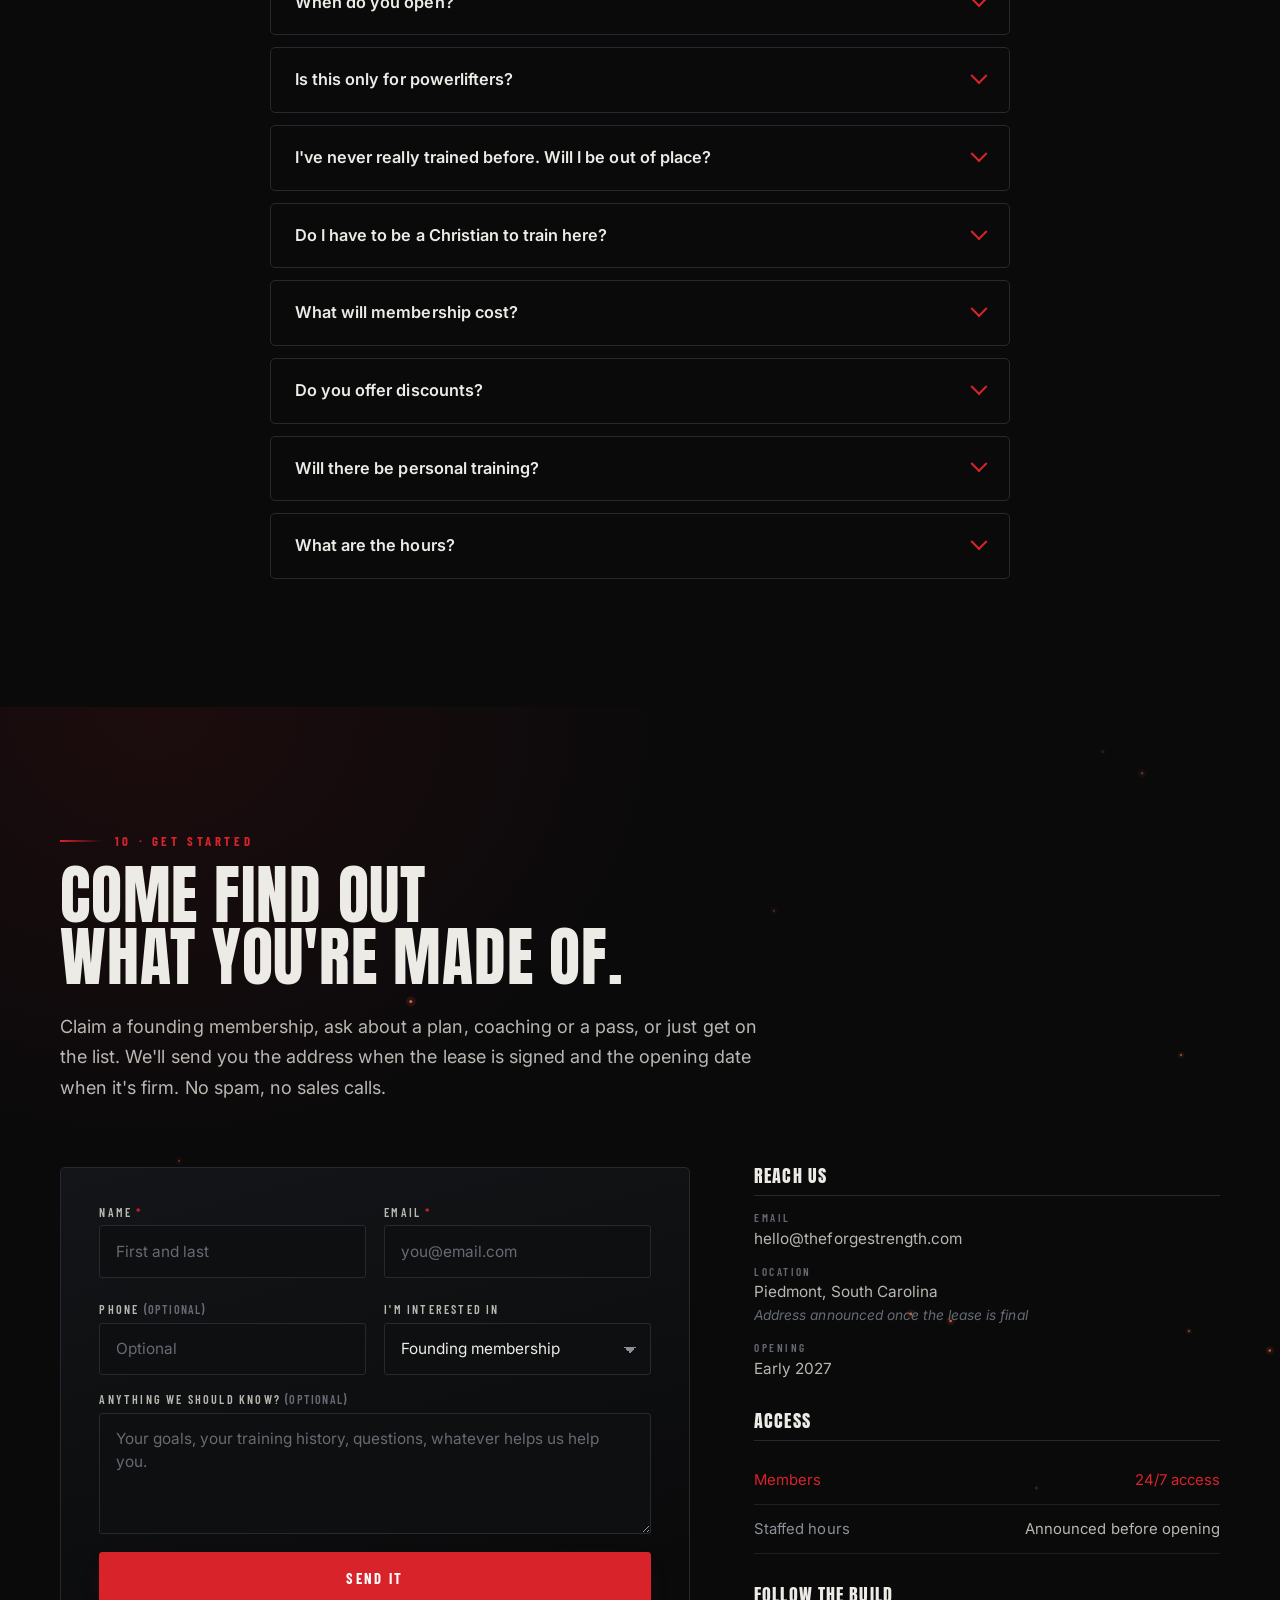
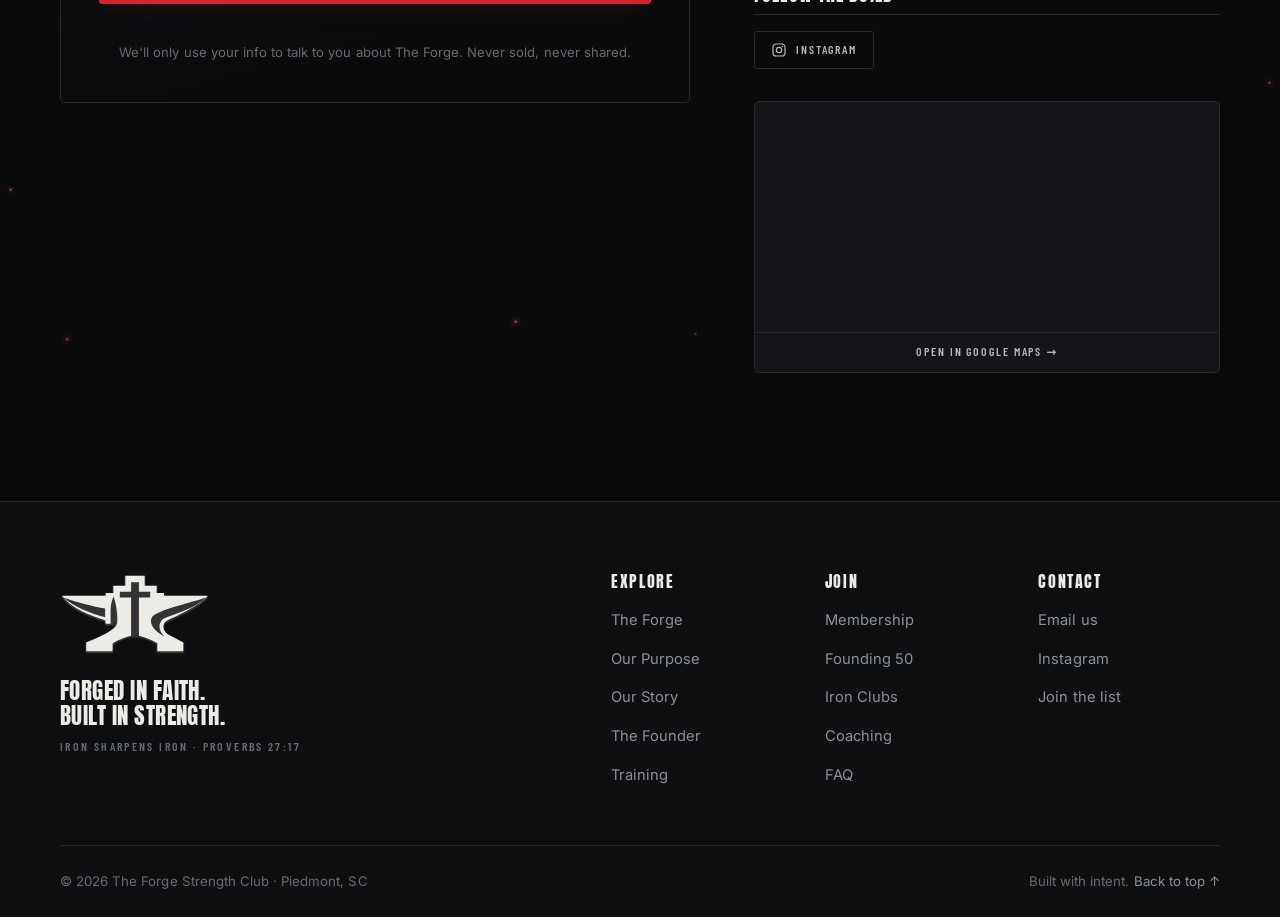
==== commit baf38d8d: "move founder section after story and realternate section backgrounds" ====
--- a/index.html
+++ b/index.html
@@ -413,11 +413,64 @@
   </div>
 </section>
 
+<!-- ═══════════════════ FOUNDER ═══════════════════ -->
+<section class="section section--alt" id="team">
+  <div class="wrap">
+    <div class="section__head">
+      <p class="eyebrow reveal"><span class="eyebrow__rule" aria-hidden="true"></span> 04 · The Founder</p>
+      <h2 class="section__title reveal" data-delay="1">Meet the owner</h2>
+    </div>
+
+    <div class="founder reveal" data-delay="1">
+      <figure class="founder__photo carousel" data-carousel aria-roledescription="carousel" aria-label="Photos of Jonathan Walker">
+        <div class="carousel__track">
+          <img class="carousel__slide is-active" src="assets/img/founder-portrait.webp" alt="Jonathan Walker in a black Forge t-shirt, arms crossed, smiling" width="700" height="875" style="--pos: 50% 50%" decoding="async">
+          <img class="carousel__slide" src="assets/img/founder-deadlift.webp" alt="Jonathan Walker locking out a heavy deadlift on the platform at a powerlifting meet" width="900" height="1200" style="--pos: 50% 40%" loading="lazy" decoding="async">
+          <img class="carousel__slide" src="assets/img/founder-stage.webp" alt="Jonathan Walker on stage in a front pose at a bodybuilding show" width="900" height="1599" style="--pos: 50% 24%" loading="lazy" decoding="async">
+        </div>
+        <button class="carousel__btn carousel__btn--prev" type="button" aria-label="Previous photo" hidden>
+          <svg viewBox="0 0 24 24" aria-hidden="true"><path d="M15 5l-7 7 7 7"/></svg>
+        </button>
+        <button class="carousel__btn carousel__btn--next" type="button" aria-label="Next photo" hidden>
+          <svg viewBox="0 0 24 24" aria-hidden="true"><path d="M9 5l7 7-7 7"/></svg>
+        </button>
+        <div class="carousel__dots" aria-hidden="true" hidden></div>
+        <p class="sr-only" aria-live="polite" data-carousel-status></p>
+      </figure>
+      <div class="founder__copy">
+        <p class="founder__role">Founder &amp; Owner</p>
+        <h3 class="founder__name">Jonathan Walker</h3>
+        <p>
+          Jonathan has spent more than ten years training and three years coaching. He has
+          competed in both bodybuilding and powerlifting, winning his local bodybuilding
+          show, and taking the title at the <strong>IPL Olympia</strong> on the platform.
+          He is an ISSA Certified Personal Trainer.
+        </p>
+        <p>
+          He's also a husband and a Christian, and The Forge is the place where those two
+          halves of his life finally sit in the same room. He believes that helping people
+          get stronger in body and in spirit is what God has called him to do, and he's
+          building this gym to do it.
+        </p>
+        <!-- TODO: paste the longer "Meet the Owner" story here if you want more depth. -->
+        <ul class="founder__creds">
+          <li>10+ Years Training</li>
+          <li>3 Years Coaching</li>
+          <li>IPL Olympia Champion</li>
+          <li>Bodybuilding Champion</li>
+          <li>ISSA Certified Personal Trainer</li>
+        </ul>
+      </div>
+    </div>
+
+  </div>
+</section>
+
 <!-- ═══════════════════ TRAINING ═══════════════════ -->
-<section class="section section--alt" id="training">
+<section class="section" id="training">
   <div class="wrap">
     <div class="section__head section__head--center">
-      <p class="eyebrow reveal"><span class="eyebrow__rule" aria-hidden="true"></span> 04 · Training</p>
+      <p class="eyebrow reveal"><span class="eyebrow__rule" aria-hidden="true"></span> 05 · Training</p>
       <h2 class="section__title reveal" data-delay="1">Four ways to train here</h2>
       <p class="section__intro reveal" data-delay="2">
         No required classes, no locked-in program. Use the floor the way your goals
@@ -498,10 +551,10 @@
 </section>
 
 <!-- ═══════════════════ IRON CLUBS & RECORDS ═══════════════════ -->
-<section class="section clubs" id="clubs">
+<section class="section section--alt clubs" id="clubs">
   <div class="wrap">
     <div class="section__head section__head--center">
-      <p class="eyebrow reveal"><span class="eyebrow__rule" aria-hidden="true"></span> 05 · Iron Clubs &amp; Records</p>
+      <p class="eyebrow reveal"><span class="eyebrow__rule" aria-hidden="true"></span> 06 · Iron Clubs &amp; Records</p>
       <h2 class="section__title reveal" data-delay="1">Earn the shirt.</h2>
       <p class="section__intro reveal" data-delay="2">
         Some things can't be bought. They have to be earned. The Iron Clubs are reserved
@@ -581,10 +634,10 @@
 </section>
 
 <!-- ═══════════════════ MEMBERSHIP ═══════════════════ -->
-<section class="section section--alt" id="membership">
+<section class="section" id="membership">
   <div class="wrap">
     <div class="section__head section__head--center">
-      <p class="eyebrow reveal"><span class="eyebrow__rule" aria-hidden="true"></span> 06 · Membership</p>
+      <p class="eyebrow reveal"><span class="eyebrow__rule" aria-hidden="true"></span> 07 · Membership</p>
       <h2 class="section__title reveal" data-delay="1">Built for every lifter.</h2>
       <p class="section__intro reveal" data-delay="2">
         Whether you're chasing a new personal record, building your dream physique, or just
@@ -688,10 +741,10 @@
 </section>
 
 <!-- ═══════════════════ COACHING & RECOVERY ═══════════════════ -->
-<section class="section" id="coaching">
+<section class="section section--alt" id="coaching">
   <div class="wrap">
     <div class="section__head">
-      <p class="eyebrow reveal"><span class="eyebrow__rule" aria-hidden="true"></span> 07 · Coaching &amp; Recovery</p>
+      <p class="eyebrow reveal"><span class="eyebrow__rule" aria-hidden="true"></span> 08 · Coaching &amp; Recovery</p>
       <h2 class="section__title reveal" data-delay="1">Your goals.<br>Our guidance.</h2>
       <p class="section__intro reveal" data-delay="2">
         Whether you're stepping into the gym for the first time, looking to build muscle, get
@@ -745,59 +798,6 @@
         <a class="btn btn--ghost" href="#contact" data-interest="Coaching out of The Forge">Get in touch</a>
       </div>
     </div>
-  </div>
-</section>
-
-<!-- ═══════════════════ FOUNDER ═══════════════════ -->
-<section class="section section--alt" id="team">
-  <div class="wrap">
-    <div class="section__head">
-      <p class="eyebrow reveal"><span class="eyebrow__rule" aria-hidden="true"></span> 08 · The Founder</p>
-      <h2 class="section__title reveal" data-delay="1">Meet the owner</h2>
-    </div>
-
-    <div class="founder reveal" data-delay="1">
-      <figure class="founder__photo carousel" data-carousel aria-roledescription="carousel" aria-label="Photos of Jonathan Walker">
-        <div class="carousel__track">
-          <img class="carousel__slide is-active" src="assets/img/founder-portrait.webp" alt="Jonathan Walker in a black Forge t-shirt, arms crossed, smiling" width="700" height="875" style="--pos: 50% 50%" decoding="async">
-          <img class="carousel__slide" src="assets/img/founder-deadlift.webp" alt="Jonathan Walker locking out a heavy deadlift on the platform at a powerlifting meet" width="900" height="1200" style="--pos: 50% 40%" loading="lazy" decoding="async">
-          <img class="carousel__slide" src="assets/img/founder-stage.webp" alt="Jonathan Walker on stage in a front pose at a bodybuilding show" width="900" height="1599" style="--pos: 50% 24%" loading="lazy" decoding="async">
-        </div>
-        <button class="carousel__btn carousel__btn--prev" type="button" aria-label="Previous photo" hidden>
-          <svg viewBox="0 0 24 24" aria-hidden="true"><path d="M15 5l-7 7 7 7"/></svg>
-        </button>
-        <button class="carousel__btn carousel__btn--next" type="button" aria-label="Next photo" hidden>
-          <svg viewBox="0 0 24 24" aria-hidden="true"><path d="M9 5l7 7-7 7"/></svg>
-        </button>
-        <div class="carousel__dots" aria-hidden="true" hidden></div>
-        <p class="sr-only" aria-live="polite" data-carousel-status></p>
-      </figure>
-      <div class="founder__copy">
-        <p class="founder__role">Founder &amp; Owner</p>
-        <h3 class="founder__name">Jonathan Walker</h3>
-        <p>
-          Jonathan has spent more than ten years training and three years coaching. He has
-          competed in both bodybuilding and powerlifting, winning his local bodybuilding
-          show, and taking the title at the <strong>IPL Olympia</strong> on the platform.
-          He is an ISSA Certified Personal Trainer.
-        </p>
-        <p>
-          He's also a husband and a Christian, and The Forge is the place where those two
-          halves of his life finally sit in the same room. He believes that helping people
-          get stronger in body and in spirit is what God has called him to do, and he's
-          building this gym to do it.
-        </p>
-        <!-- TODO: paste the longer "Meet the Owner" story here if you want more depth. -->
-        <ul class="founder__creds">
-          <li>10+ Years Training</li>
-          <li>3 Years Coaching</li>
-          <li>IPL Olympia Champion</li>
-          <li>Bodybuilding Champion</li>
-          <li>ISSA Certified Personal Trainer</li>
-        </ul>
-      </div>
-    </div>
-
   </div>
 </section>
 
@@ -1069,6 +1069,7 @@
             <li><a href="#about">The Forge</a></li>
             <li><a href="#purpose">Our Purpose</a></li>
             <li><a href="#story">Our Story</a></li>
+            <li><a href="#team">The Founder</a></li>
             <li><a href="#training">Training</a></li>
           </ul>
         </div>
@@ -1079,7 +1080,6 @@
             <li><a href="#founding">Founding 50</a></li>
             <li><a href="#clubs">Iron Clubs</a></li>
             <li><a href="#coaching">Coaching</a></li>
-            <li><a href="#team">The Founder</a></li>
             <li><a href="#faq">FAQ</a></li>
           </ul>
         </div>
--- a/assets/css/fx.css
+++ b/assets/css/fx.css
@@ -10,20 +10,260 @@
    ========================================================================= */
 
 /* ── 1. Scroll progress barbell ────────────────────────────────────────── */
+.fx-progress {
+  position: fixed;
+  inset: 0 0 auto 0;
+  z-index: 60;
+  height: 3px;
+  pointer-events: none;
+  transition: opacity .25s;
+}
+.fx-progress__fill {
+  position: absolute;
+  inset: 0;
+  background: linear-gradient(90deg, var(--ember-deep), var(--ember) 60%, var(--ember-hot));
+  box-shadow: 0 0 10px var(--ember-glow);
+  transform: scaleX(0);
+  transform-origin: 0 50%;
+}
+/* One plate per section, parked off the bar until the section is reached. */
+.fx-progress__plate {
+  position: absolute;
+  top: 0;
+  left: min(var(--x, 0%), calc(100% - 5px));
+  width: 4px;
+  height: 11px;
+  border-radius: 0 0 1.5px 1.5px;
+  background: linear-gradient(90deg, #8D9199, #E6E4DF 45%, #8D9199);
+  box-shadow: 0 1px 4px rgba(0, 0, 0, .6);
+  opacity: 0;
+  transform: translateX(18px);
+  transition: transform .5s cubic-bezier(.34, 1.56, .64, 1), opacity .2s;
+}
+.fx-progress__plate.is-on { opacity: 1; transform: none; }
+body.nav-open .fx-progress { opacity: 0; }
+@media print { .fx-progress { display: none; } }
 
 /* ── 2. Records board split-flap ───────────────────────────────────────── */
+.fx-flap {
+  display: inline-block;
+  text-align: center;
+  backface-visibility: hidden;
+}
+.fx-flap.is-flip { animation: fxFlap .12s ease-out; }
+@keyframes fxFlap {
+  from { transform: perspective(200px) rotateX(-80deg); opacity: .35; }
+  to   { transform: none; opacity: 1; }
+}
+/* Brief ember glow once a cell has settled on its final text. */
+.fx-flap-set { animation: fxFlapGlow 1.4s ease-out; }
+.board__holder.fx-flap-set { animation-name: fxFlapGlowBox; }
+@keyframes fxFlapGlow {
+  from { text-shadow: 0 0 16px rgba(255, 74, 52, .9); }
+  to   { text-shadow: 0 0 0 rgba(255, 74, 52, 0); }
+}
+@keyframes fxFlapGlowBox {
+  from { border-color: var(--ember-hot); box-shadow: 0 0 16px rgba(255, 74, 52, .6); }
+  to   { box-shadow: 0 0 0 rgba(255, 74, 52, 0); }
+}
 
 /* ── 3. Heated-metal buttons ───────────────────────────────────────────── */
+/* Heats quickly on hover, cools slowly on leave. */
+.btn {
+  transition: transform .22s var(--e-out), border-color 1.4s, box-shadow 1.4s, color .22s;
+}
+.btn::before { transition-duration: 1.1s; }
+.btn:hover {
+  transition-duration: .22s, .25s, .3s, .22s;
+}
+.btn:hover::before { transition-duration: .38s; }
+
+.btn--primary::before {
+  background: linear-gradient(100deg, var(--ember), var(--ember-hot) 55%, #FF6A3D);
+}
+.btn--primary:hover {
+  border-color: #FFC2A0;
+  box-shadow:
+    0 0 0 1px rgba(255, 190, 150, .45),
+    0 0 24px 2px rgba(255, 74, 52, .55),
+    0 14px 34px -10px var(--ember-glow),
+    inset 0 0 16px rgba(255, 214, 180, .32);
+}
+.btn--ghost:hover {
+  box-shadow: 0 0 18px -2px rgba(255, 74, 52, .45), inset 0 0 12px rgba(255, 74, 52, .18);
+}
+/* The strike: a short dip when pressed. */
+.btn:active {
+  transform: translateY(1px) scale(.975);
+  transition-duration: .06s, .25s, .3s, .22s;
+}
+.fx-spark {
+  position: fixed;
+  z-index: 70;
+  width: 3px;
+  height: 3px;
+  margin: -1.5px;
+  border-radius: 50%;
+  background: #FFD9B0;
+  box-shadow: 0 0 6px 1px var(--ember-hot);
+  pointer-events: none;
+}
 
 /* ── 4. Founding 50 plate rack ─────────────────────────────────────────── */
+.fx-rack {
+  display: grid;
+  grid-template-columns: repeat(25, 1fr);
+  gap: 4px 3px;
+  max-width: 26rem;
+  margin-top: 1.6rem;
+}
+.fx-rack i {
+  aspect-ratio: 1 / 2.1;
+  border: 1px solid var(--steel-600);
+  border-radius: 2px;
+  background: var(--steel-850);
+  opacity: 0;
+  transform: translateY(-8px);
+  transition: opacity .3s, transform .45s cubic-bezier(.34, 1.56, .64, 1);
+  transition-delay: calc(var(--i) * 22ms);
+}
+.fx-rack.is-on i { opacity: 1; transform: none; }
+.fx-rack i.is-claimed {
+  border-color: var(--ember);
+  background: linear-gradient(180deg, var(--ember-hot), var(--ember-deep));
+}
+.fx-rack i.is-next {
+  border-color: var(--ember);
+  animation: fxRackNext 1.8s ease-in-out infinite;
+}
+@keyframes fxRackNext {
+  50% { background: rgba(216, 35, 42, .4); box-shadow: 0 0 10px 1px var(--ember-glow); }
+}
 
 /* ── 5. Weld-line section dividers ─────────────────────────────────────── */
+.fx-weld {
+  position: absolute;
+  left: 0;
+  right: 0;
+  z-index: 1;
+  height: 16px;
+  overflow: hidden;
+  pointer-events: none;
+}
+.fx-weld--top    { top: -8px; }
+.fx-weld--bottom { bottom: -9px; transform: scaleX(-1); }
+/* The seam left behind. */
+.fx-weld::before {
+  content: "";
+  position: absolute;
+  inset: 7px 0 8px;
+  background: linear-gradient(90deg, var(--ember), #FFC9A0);
+  box-shadow: 0 0 8px var(--ember-hot);
+  opacity: 0;
+  transform: scaleX(0);
+  transform-origin: 0 50%;
+}
+/* The arc that travels along it. */
+.fx-weld::after {
+  content: "";
+  position: absolute;
+  inset: 0;
+  background: radial-gradient(circle 8px at calc(100% - 8px) 50%,
+    #fff 0, #FFC9A0 25%, rgba(255, 74, 52, .55) 55%, transparent 100%);
+  opacity: 0;
+  transform: translateX(-100%);
+}
+.fx-weld.is-on::before {
+  animation: fxWeldSeam 1.6s var(--e-io) forwards, fxWeldCool 2.4s ease-out 1.6s forwards;
+}
+.fx-weld.is-on::after { animation: fxWeldArc 1.6s var(--e-io) forwards; }
+@keyframes fxWeldSeam {
+  from { opacity: 1; transform: scaleX(0); }
+  to   { opacity: 1; transform: scaleX(1); }
+}
+@keyframes fxWeldCool { to { opacity: 0; } }
+@keyframes fxWeldArc {
+  0%   { opacity: 1; transform: translateX(-100%); }
+  90%  { opacity: 1; }
+  100% { opacity: 0; transform: translateX(0); }
+}
+@media print { .fx-weld { display: none; } }
 
 /* ── 6. Pricing card tilt and founding border ──────────────────────────── */
+.fx-tilt { position: relative; }
+.fx-tilt:hover {
+  border-color: var(--steel-600);
+  transform: perspective(900px) translateY(-4px) rotateX(var(--rx, 0deg)) rotateY(var(--ry, 0deg));
+}
+.fx-tilt.is-tilting { transition: border-color .35s, transform .12s linear; }
+/* Highlight that follows the pointer. */
+.fx-tilt::after {
+  content: "";
+  position: absolute;
+  inset: 0;
+  border-radius: inherit;
+  background: radial-gradient(22rem circle at var(--mx, 50%) var(--my, 50%),
+    rgba(255, 255, 255, .07), transparent 60%);
+  opacity: 0;
+  pointer-events: none;
+  transition: opacity .35s;
+}
+.fx-tilt:hover::after { opacity: 1; }
+
+/* Founding 50: a hot spot that travels slowly around the border. */
+@property --fx-orbit {
+  syntax: "<angle>";
+  initial-value: 0deg;
+  inherits: false;
+}
+.f50.fx-live::after {
+  content: "";
+  position: absolute;
+  inset: 0;
+  padding: 2px;
+  border-radius: inherit;
+  background: conic-gradient(from var(--fx-orbit),
+    transparent 0 72%, var(--ember-hot) 86%, #FFD2B0 93%, transparent 100%);
+  -webkit-mask: linear-gradient(#000 0 0) content-box, linear-gradient(#000 0 0);
+  -webkit-mask-composite: xor;
+  mask: linear-gradient(#000 0 0) content-box exclude, linear-gradient(#000 0 0);
+  pointer-events: none;
+  animation: fxOrbit 8s linear infinite;
+}
+@keyframes fxOrbit { to { --fx-orbit: 360deg; } }
+@media print { .f50.fx-live::after { display: none; } }
 
 /* ── 7. Contact section embers ─────────────────────────────────────────── */
+.fx-embers {
+  position: absolute;
+  inset: 0;
+  z-index: 0;
+  width: 100%;
+  height: 100%;
+  pointer-events: none;
+}
+.contact > .wrap { position: relative; z-index: 1; }
+@media print { .fx-embers { display: none; } }
 
 /* ── 8. Quenched section headings ──────────────────────────────────────── */
+/* Titles arrive hot and cool to their normal colour as they are revealed. */
+.section__title.reveal.is-in,
+.clubs__closer.reveal.is-in { animation: fxQuench 1.6s ease-out both; }
+.section__title.reveal.is-in[data-delay="1"] { animation-delay: .09s; }
+@keyframes fxQuench {
+  0% {
+    color: #FFD2B0;
+    text-shadow: 0 0 26px rgba(255, 96, 56, .9), 0 0 60px rgba(216, 35, 42, .6);
+  }
+  35% {
+    color: var(--ember-hot);
+    text-shadow: 0 0 18px rgba(216, 35, 42, .55), 0 0 0 rgba(216, 35, 42, 0);
+  }
+  100% {
+    text-shadow: 0 0 0 rgba(216, 35, 42, 0), 0 0 0 rgba(216, 35, 42, 0);
+  }
+}
+@media print { .section__title.reveal.is-in, .clubs__closer.reveal.is-in { animation: none; } }
 
 /* ── 9. Founder barbell and credentials ────────────────────────────────── */
 
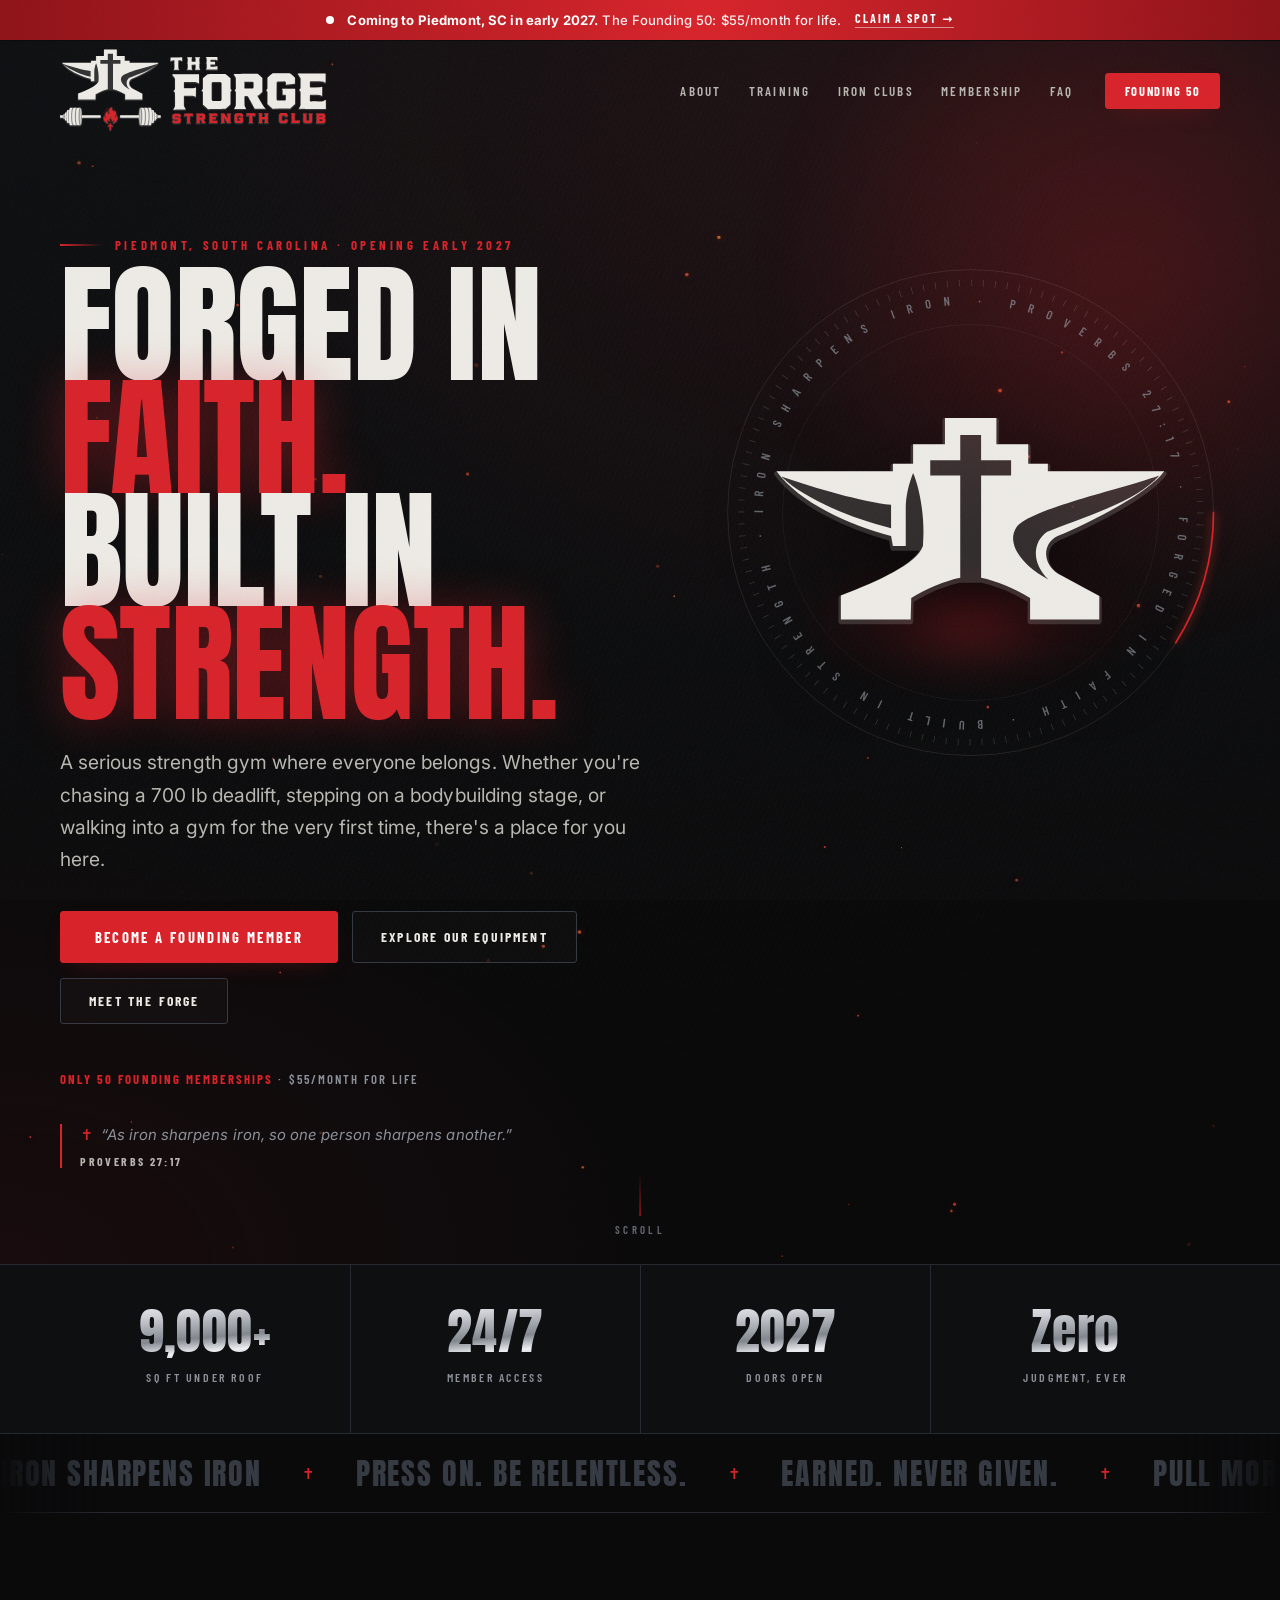
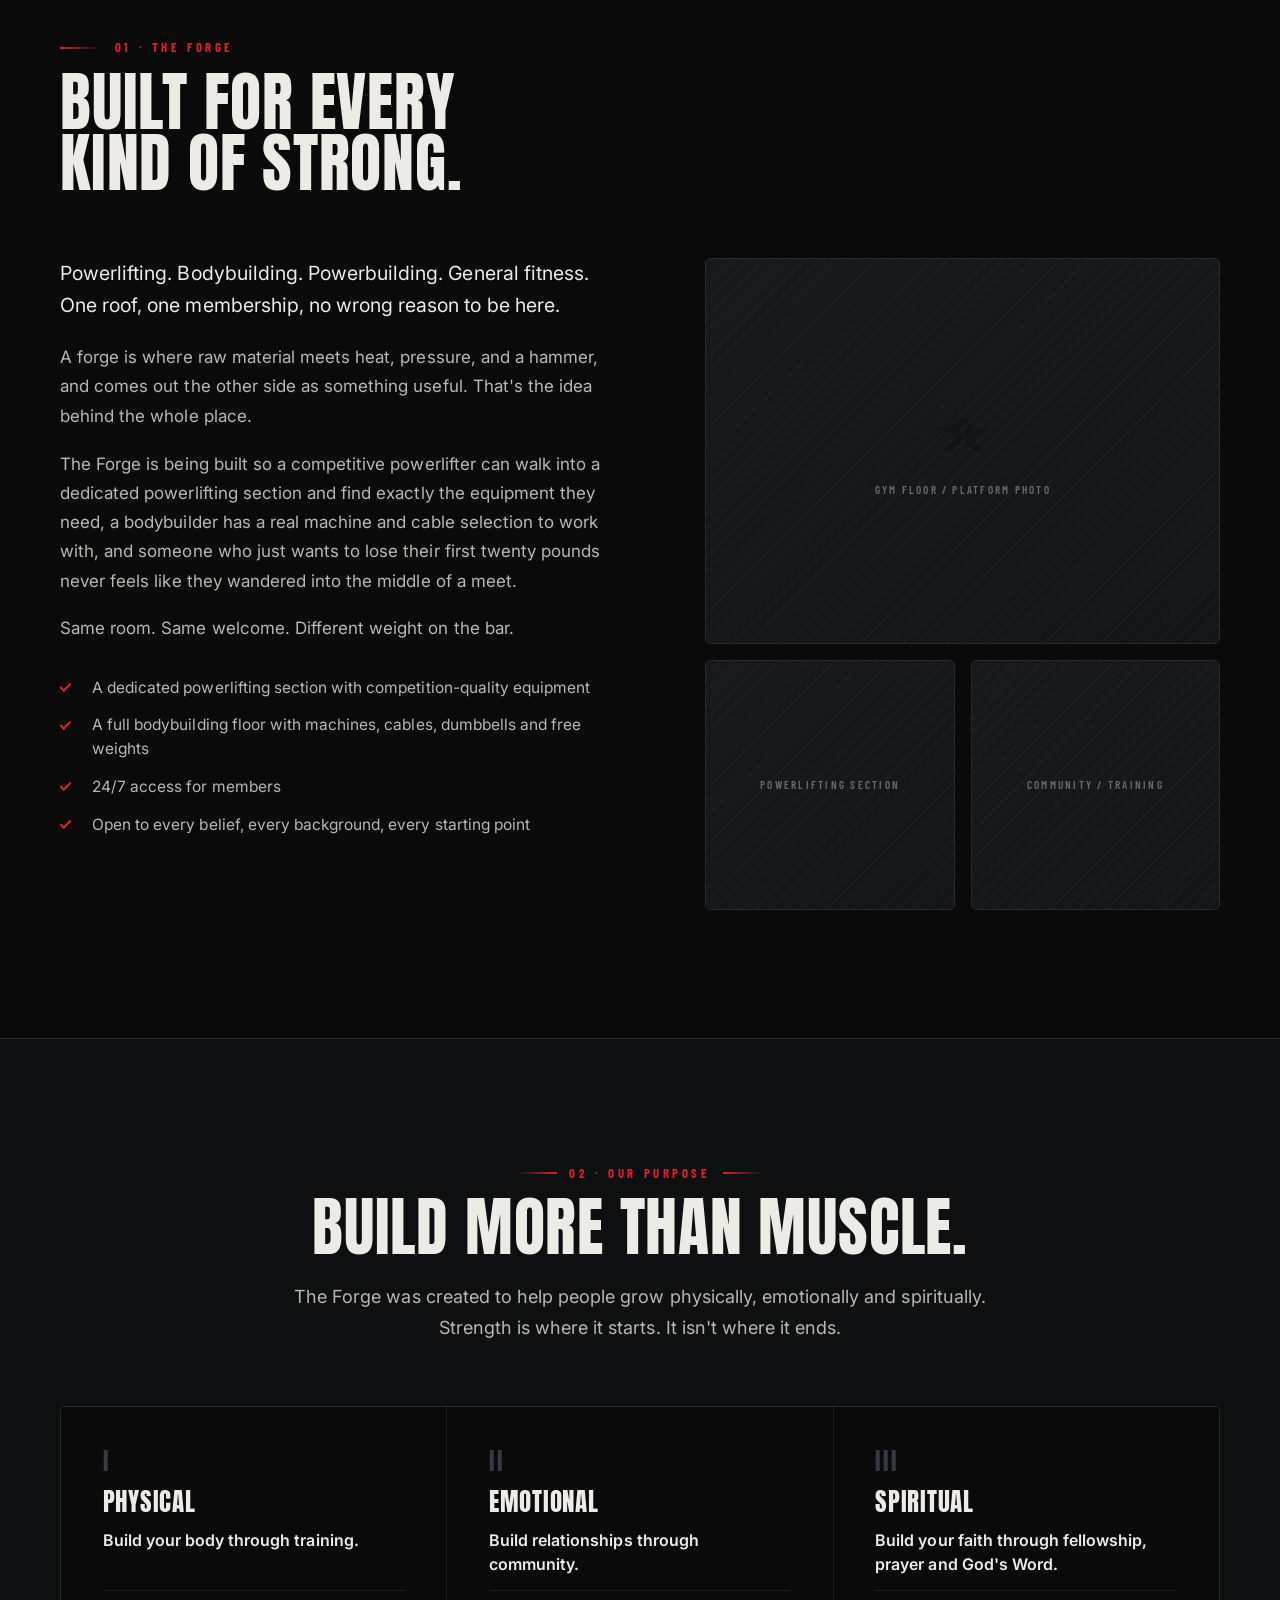
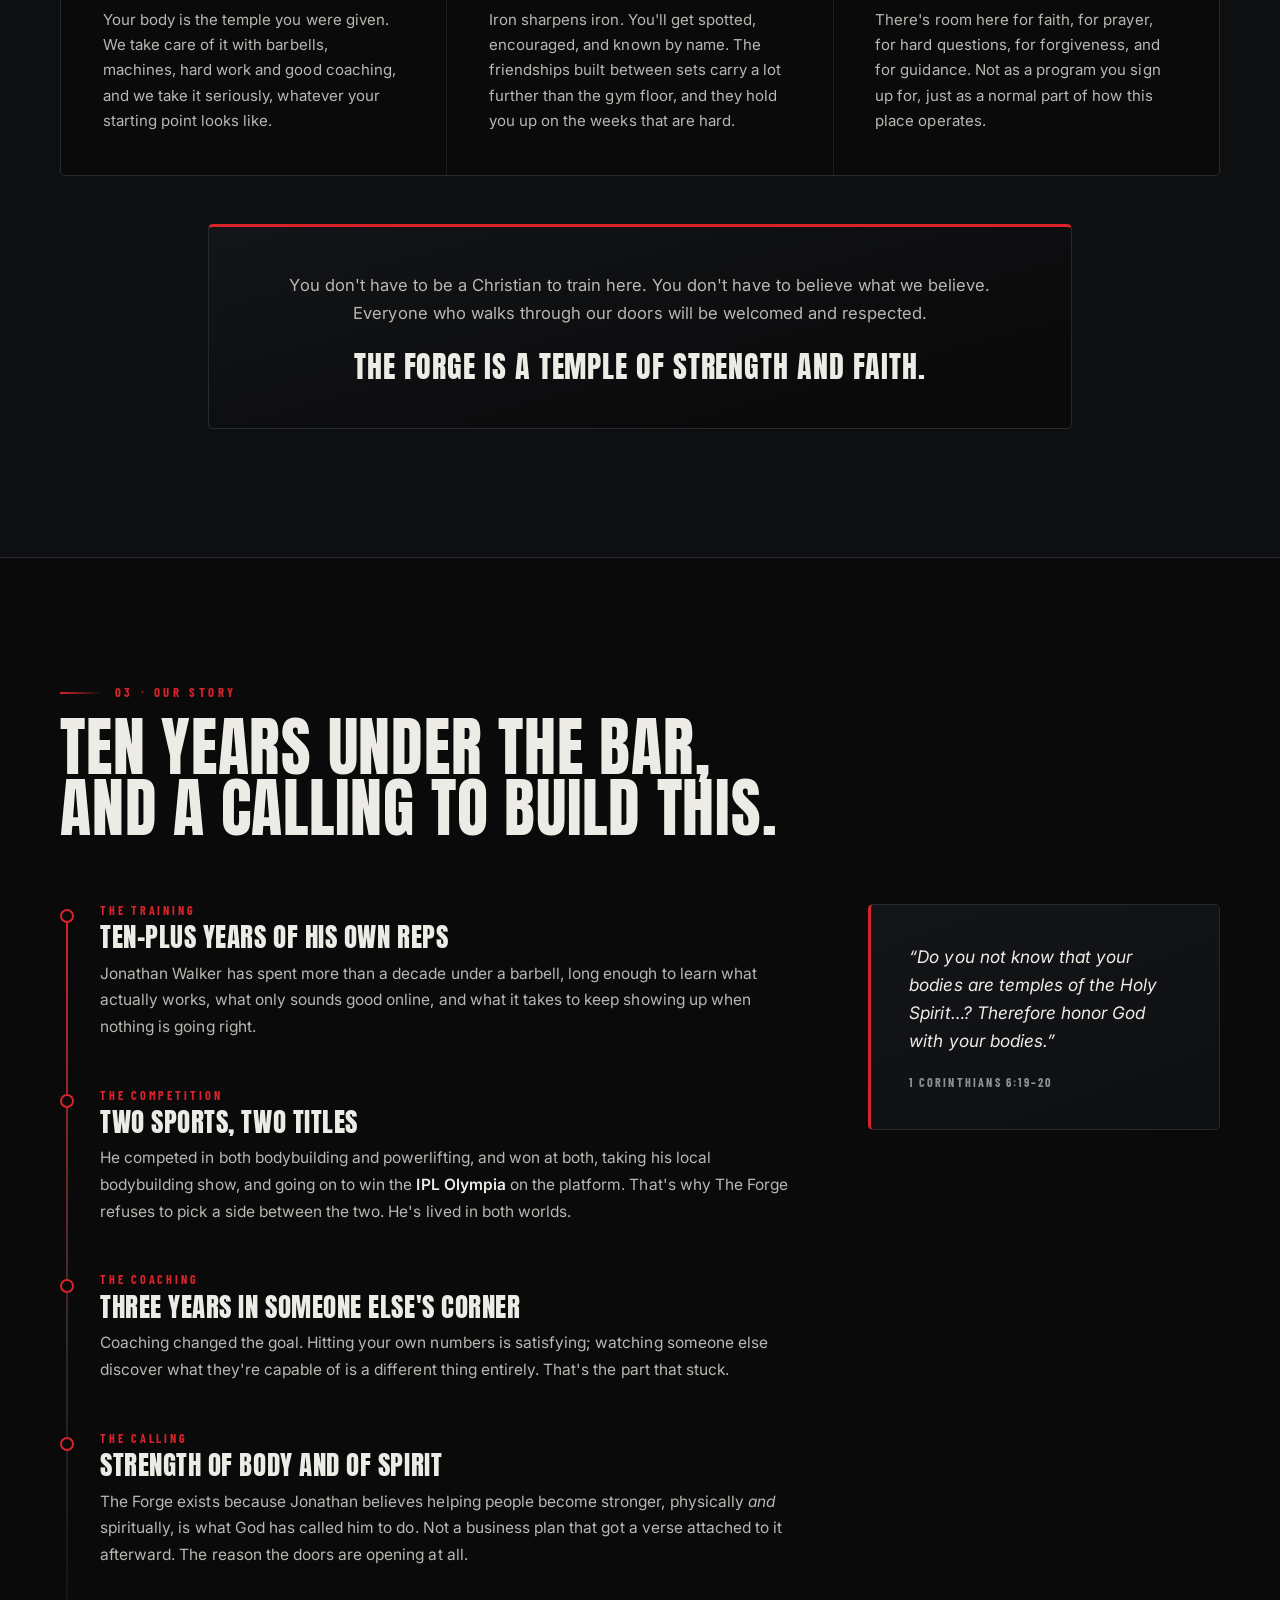
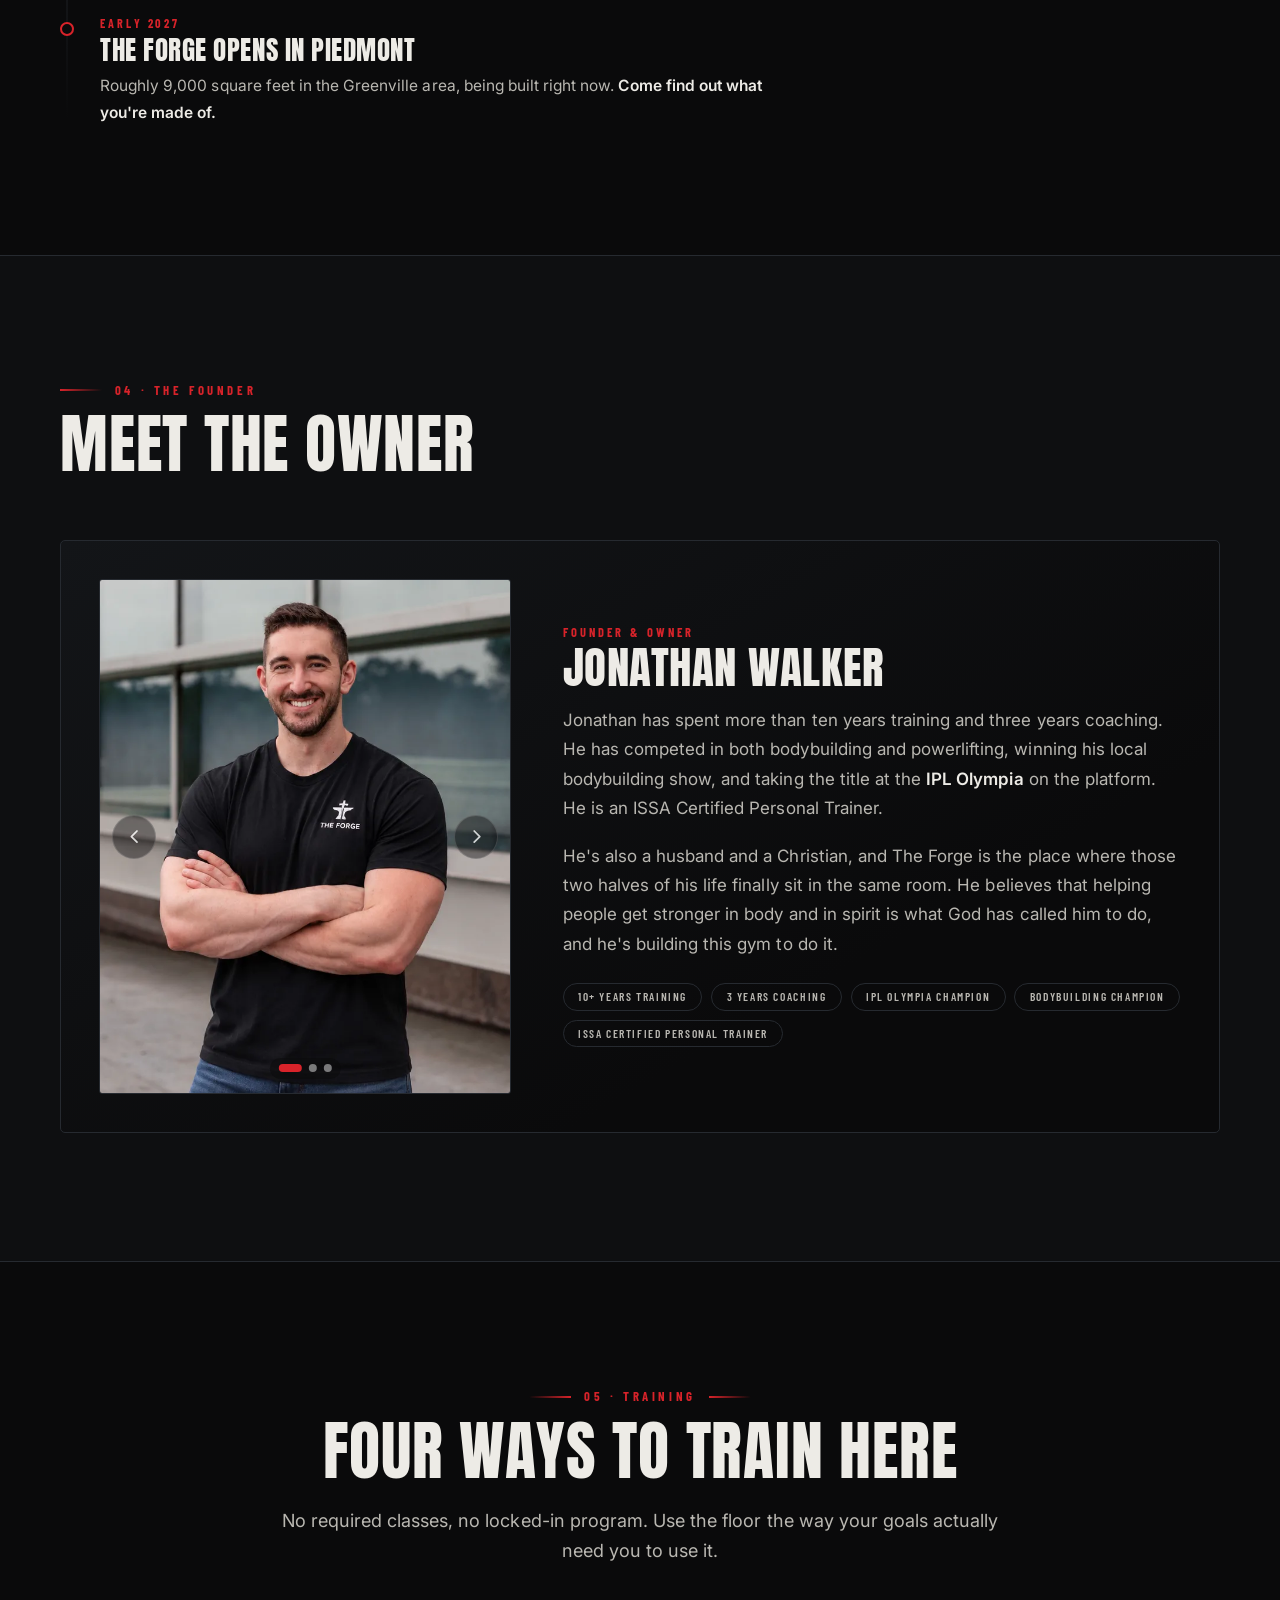
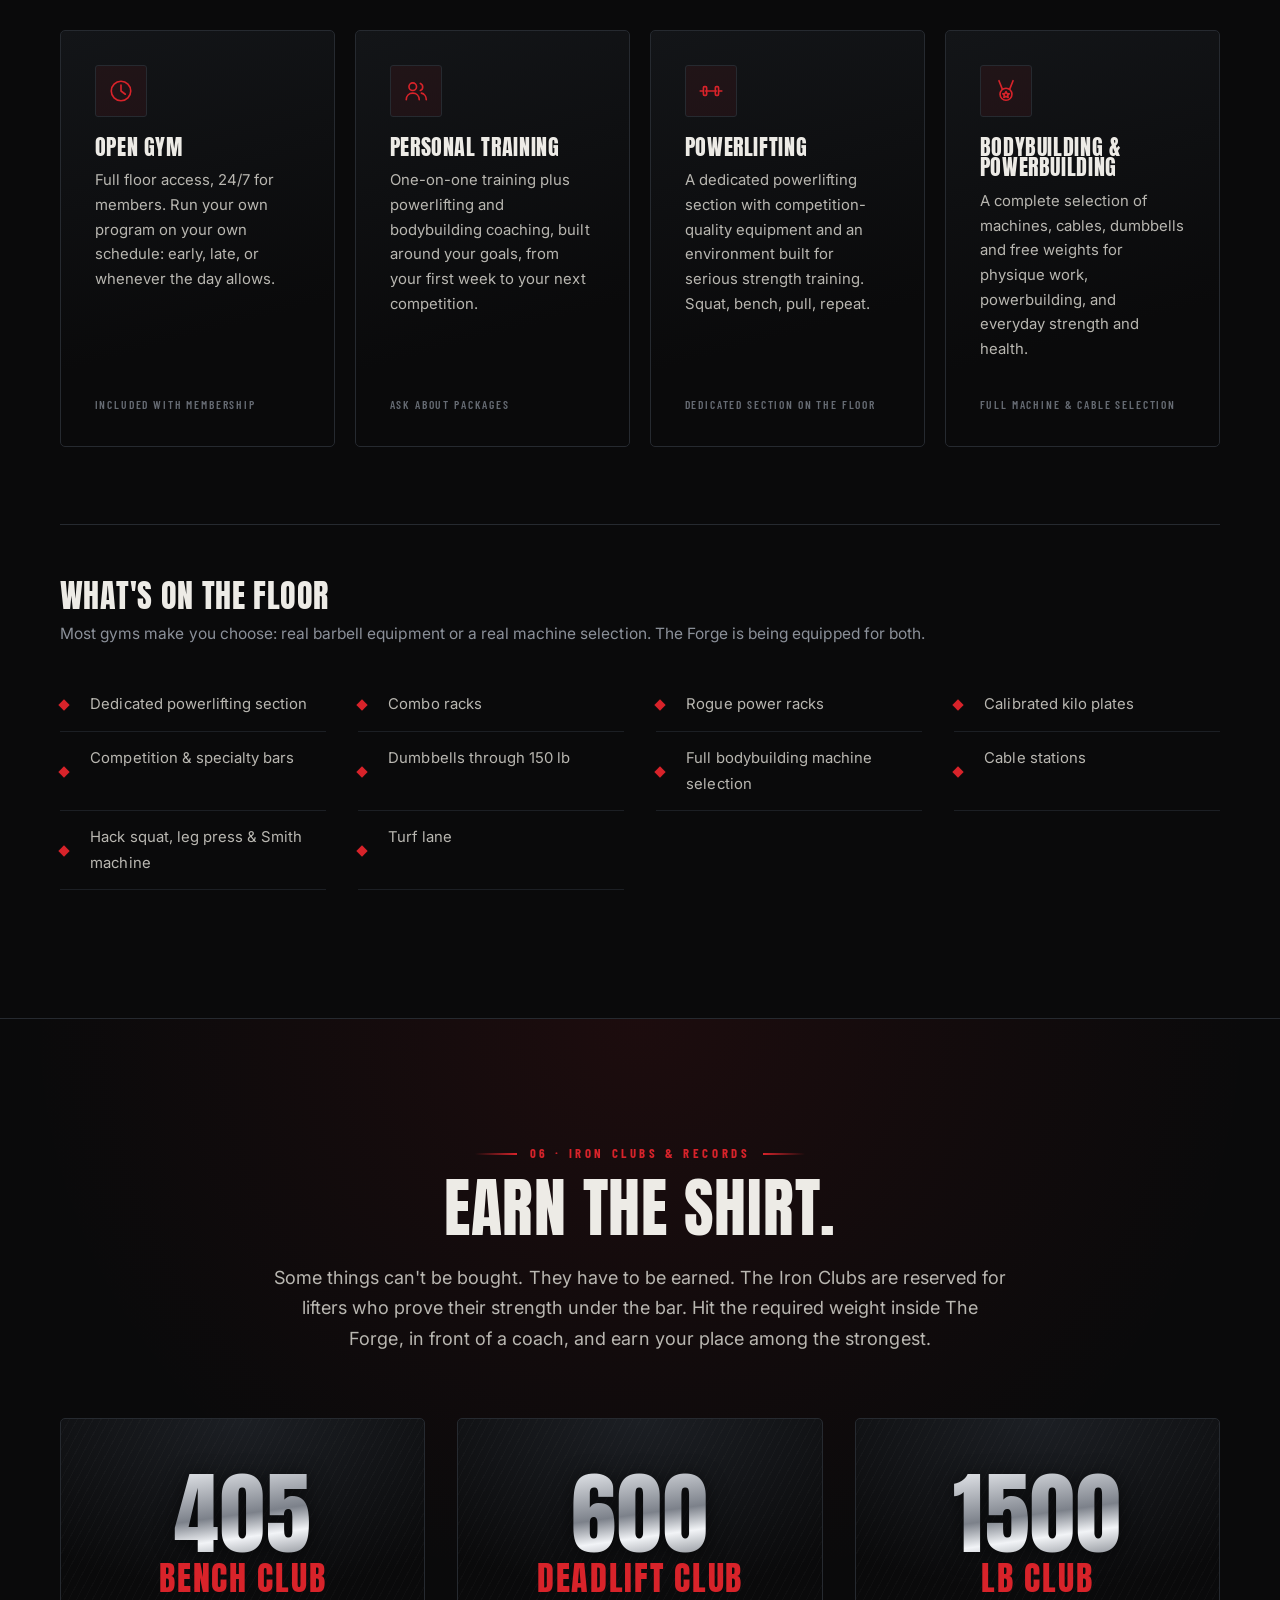
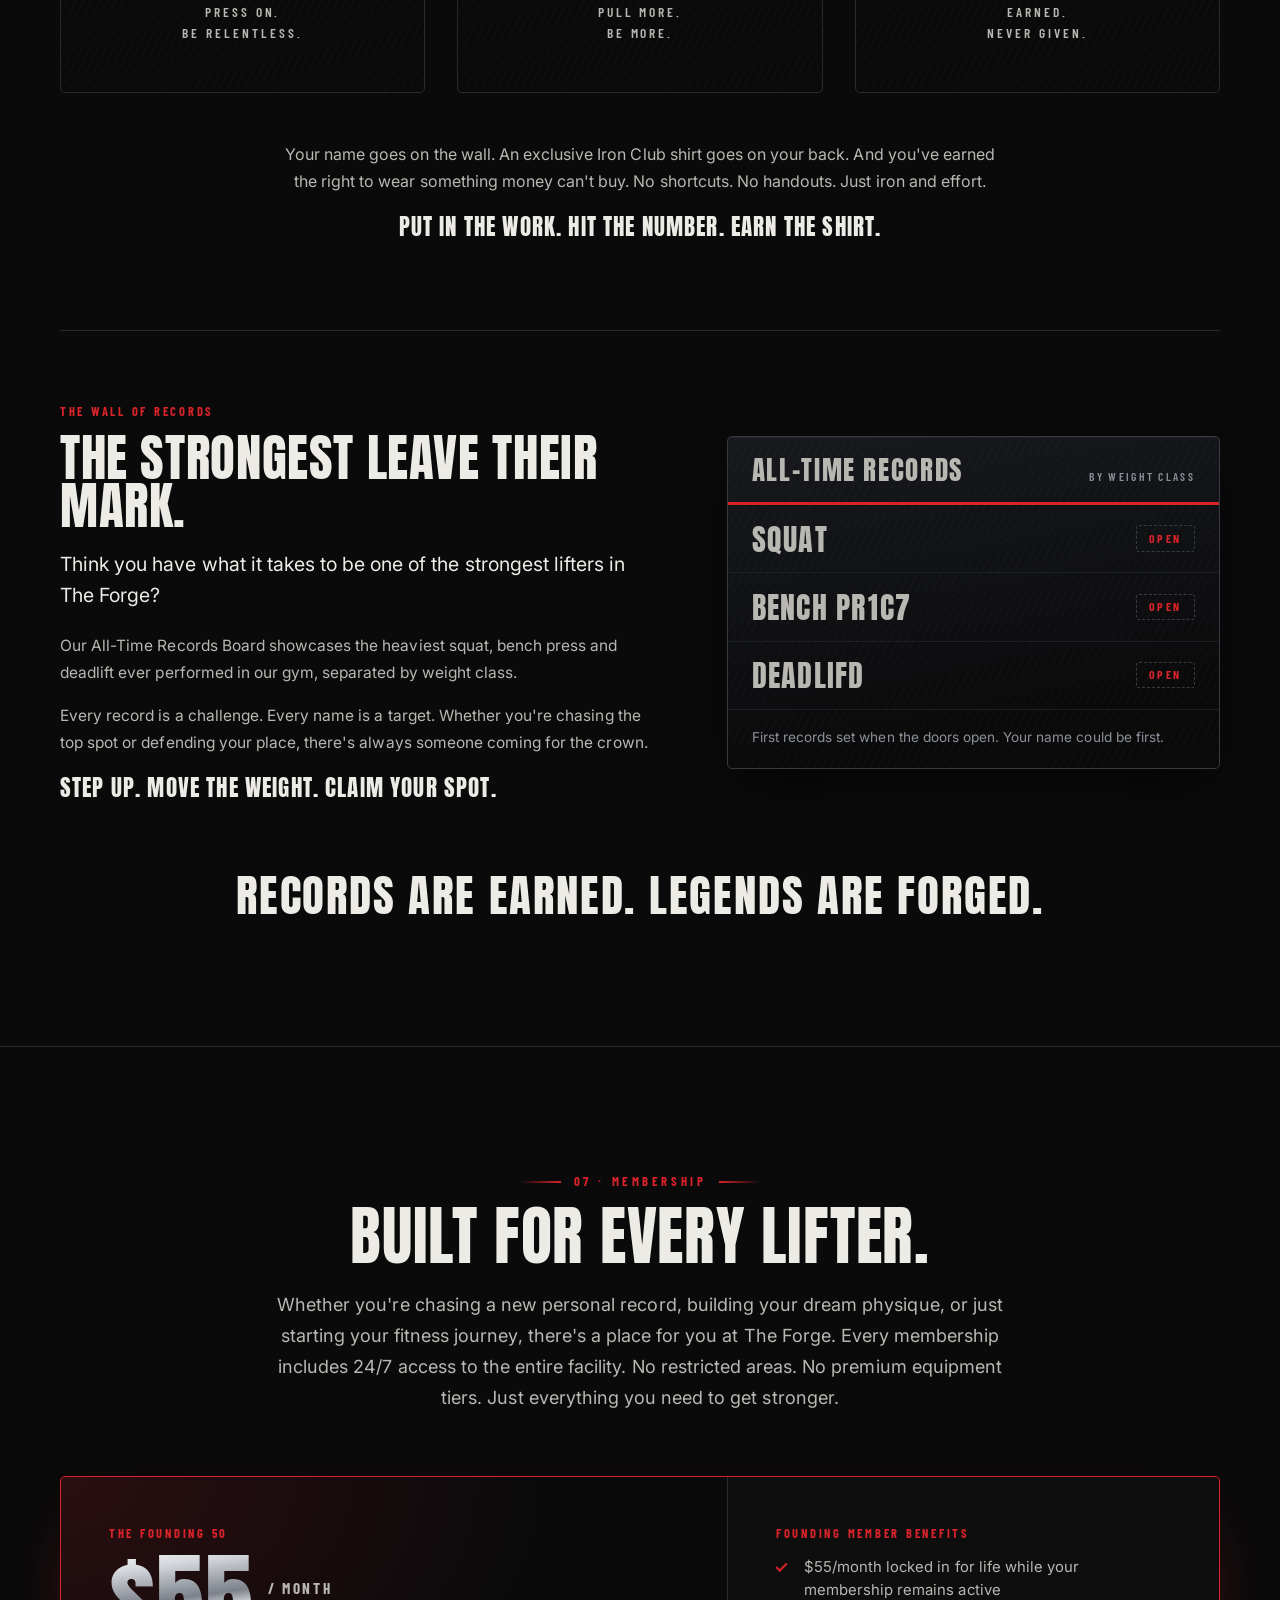
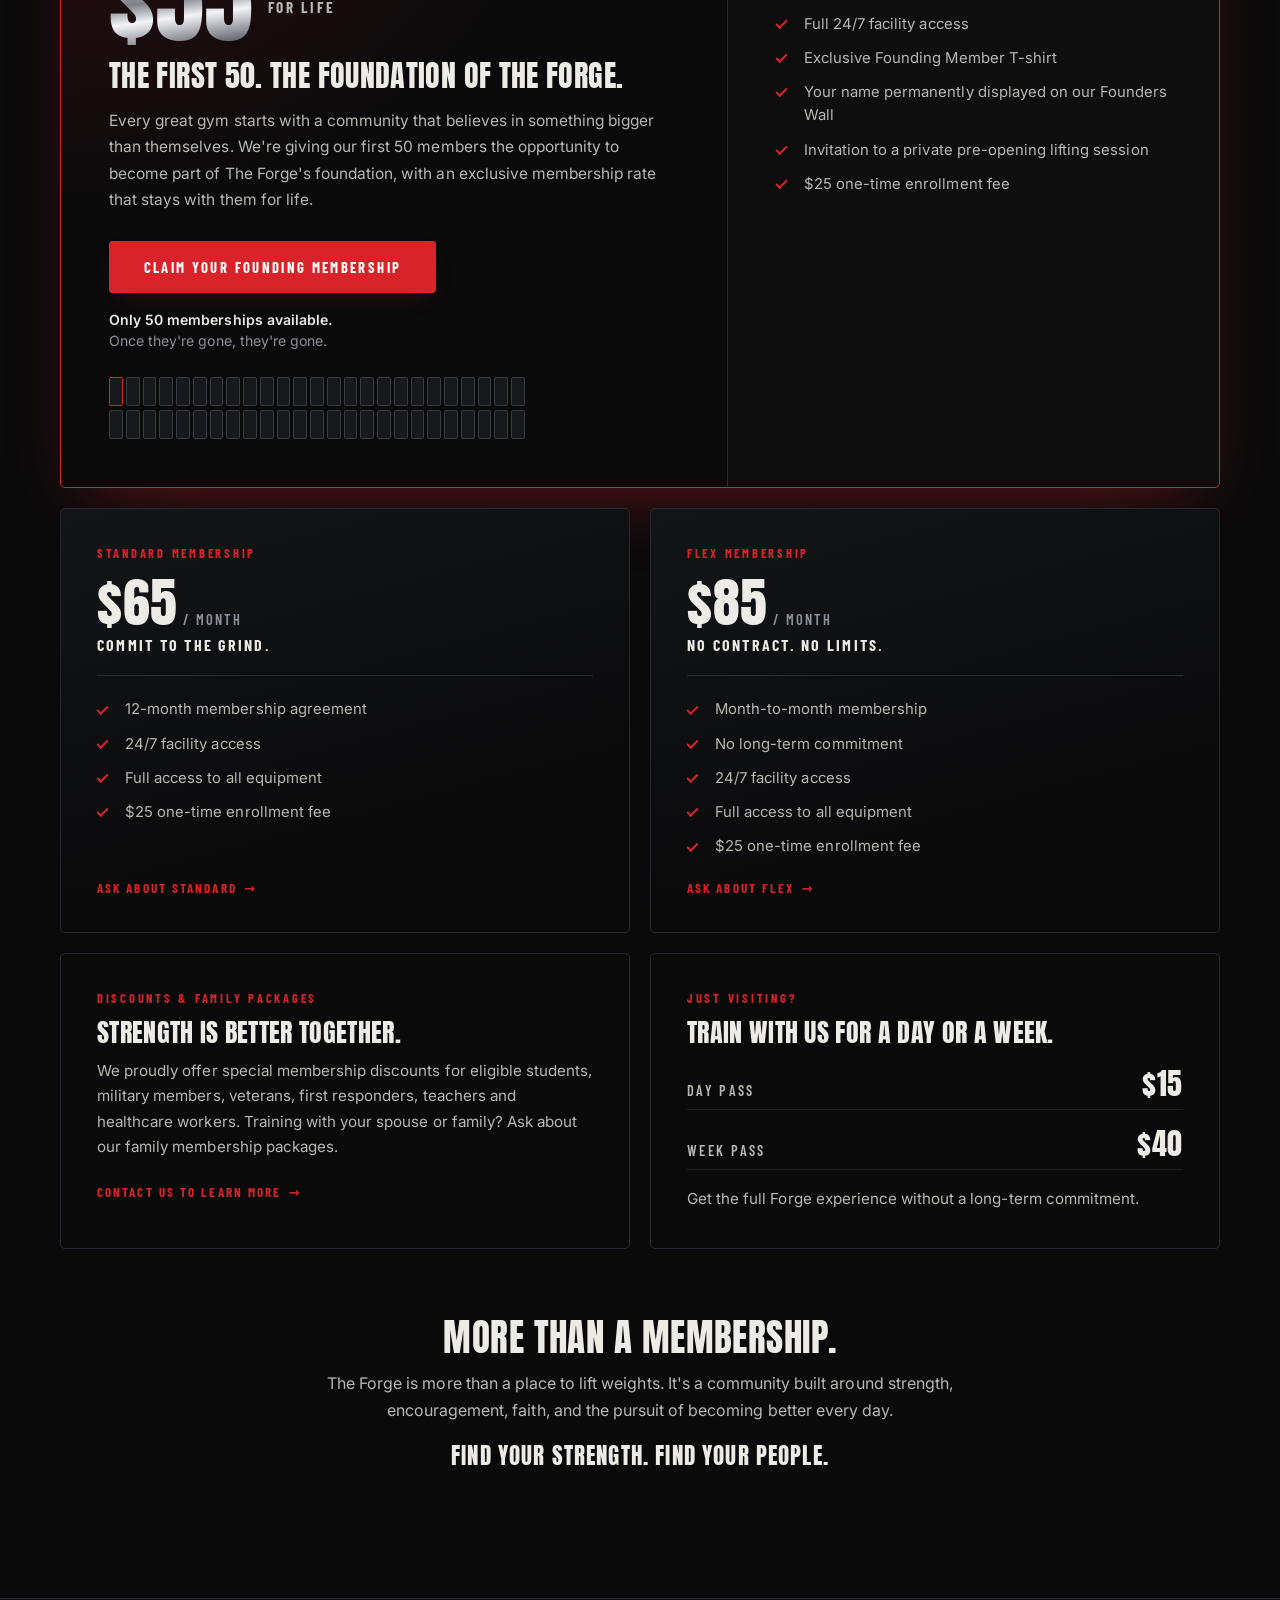
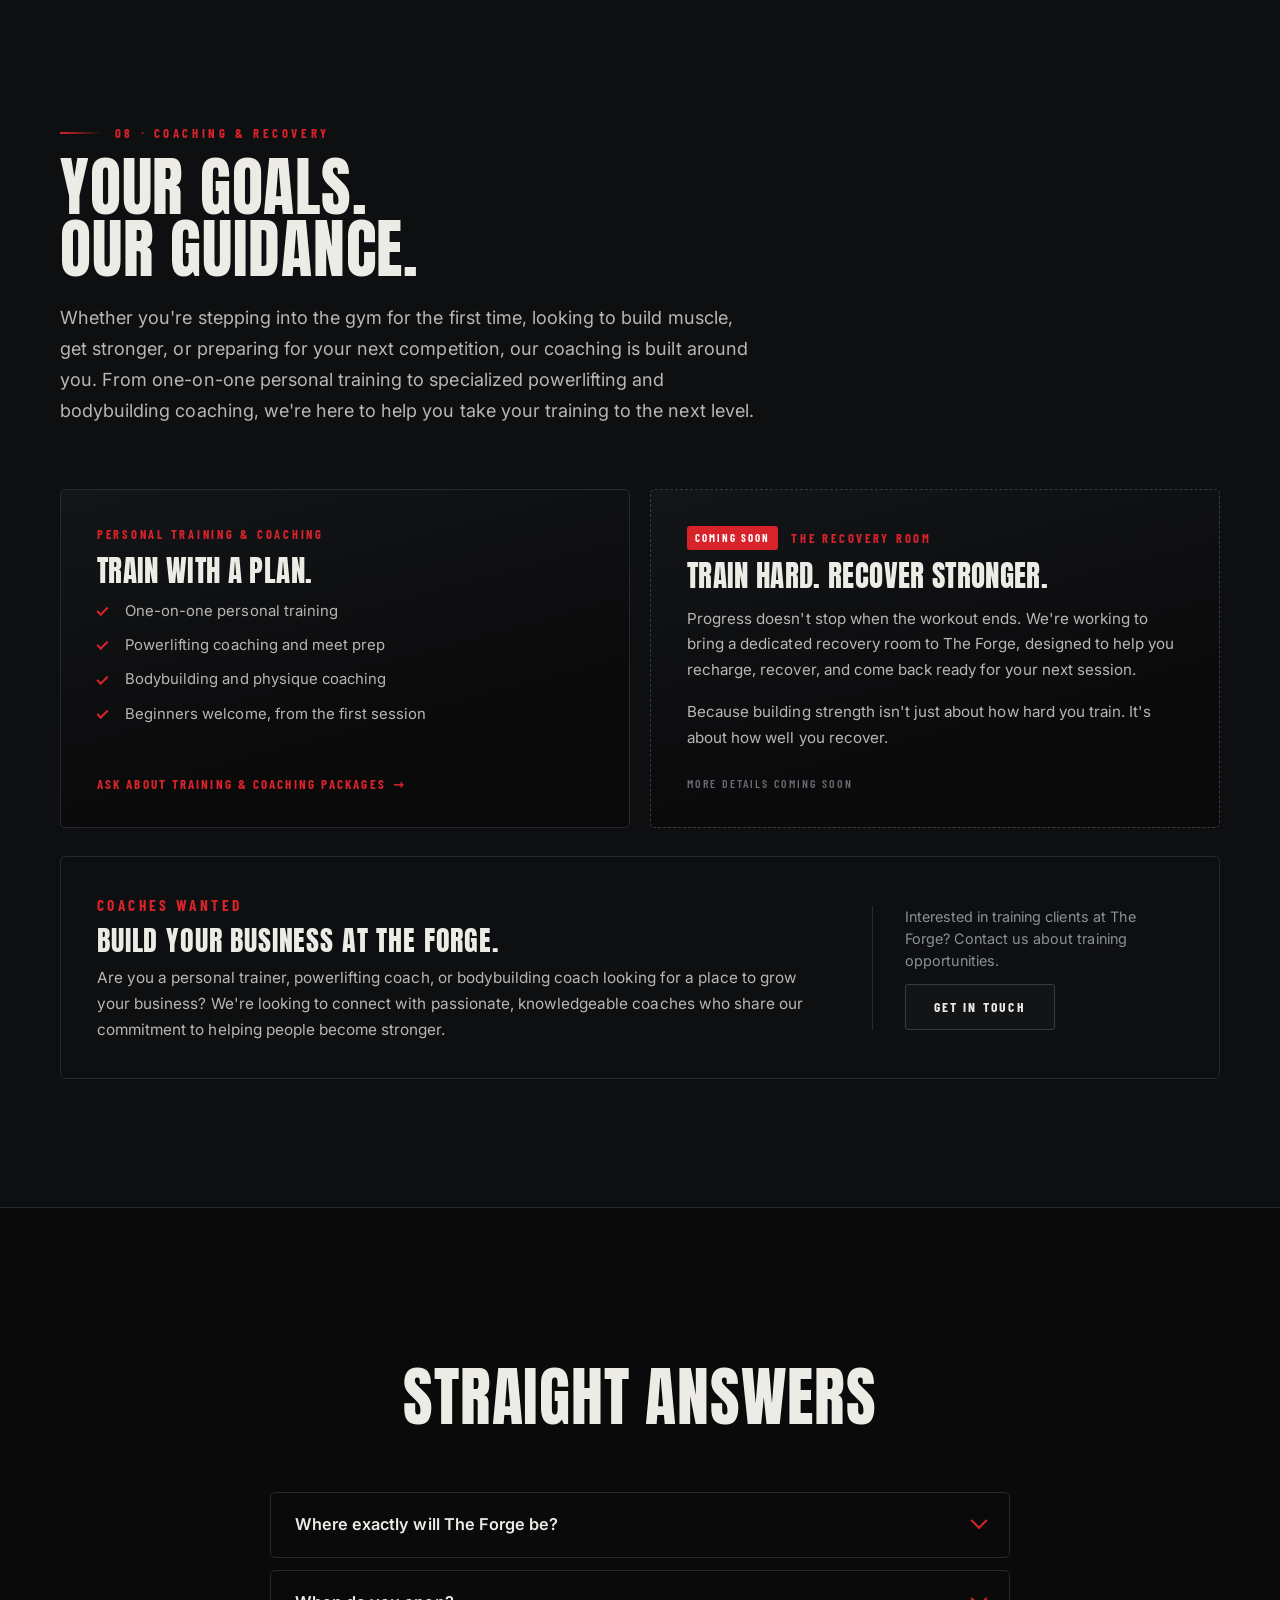
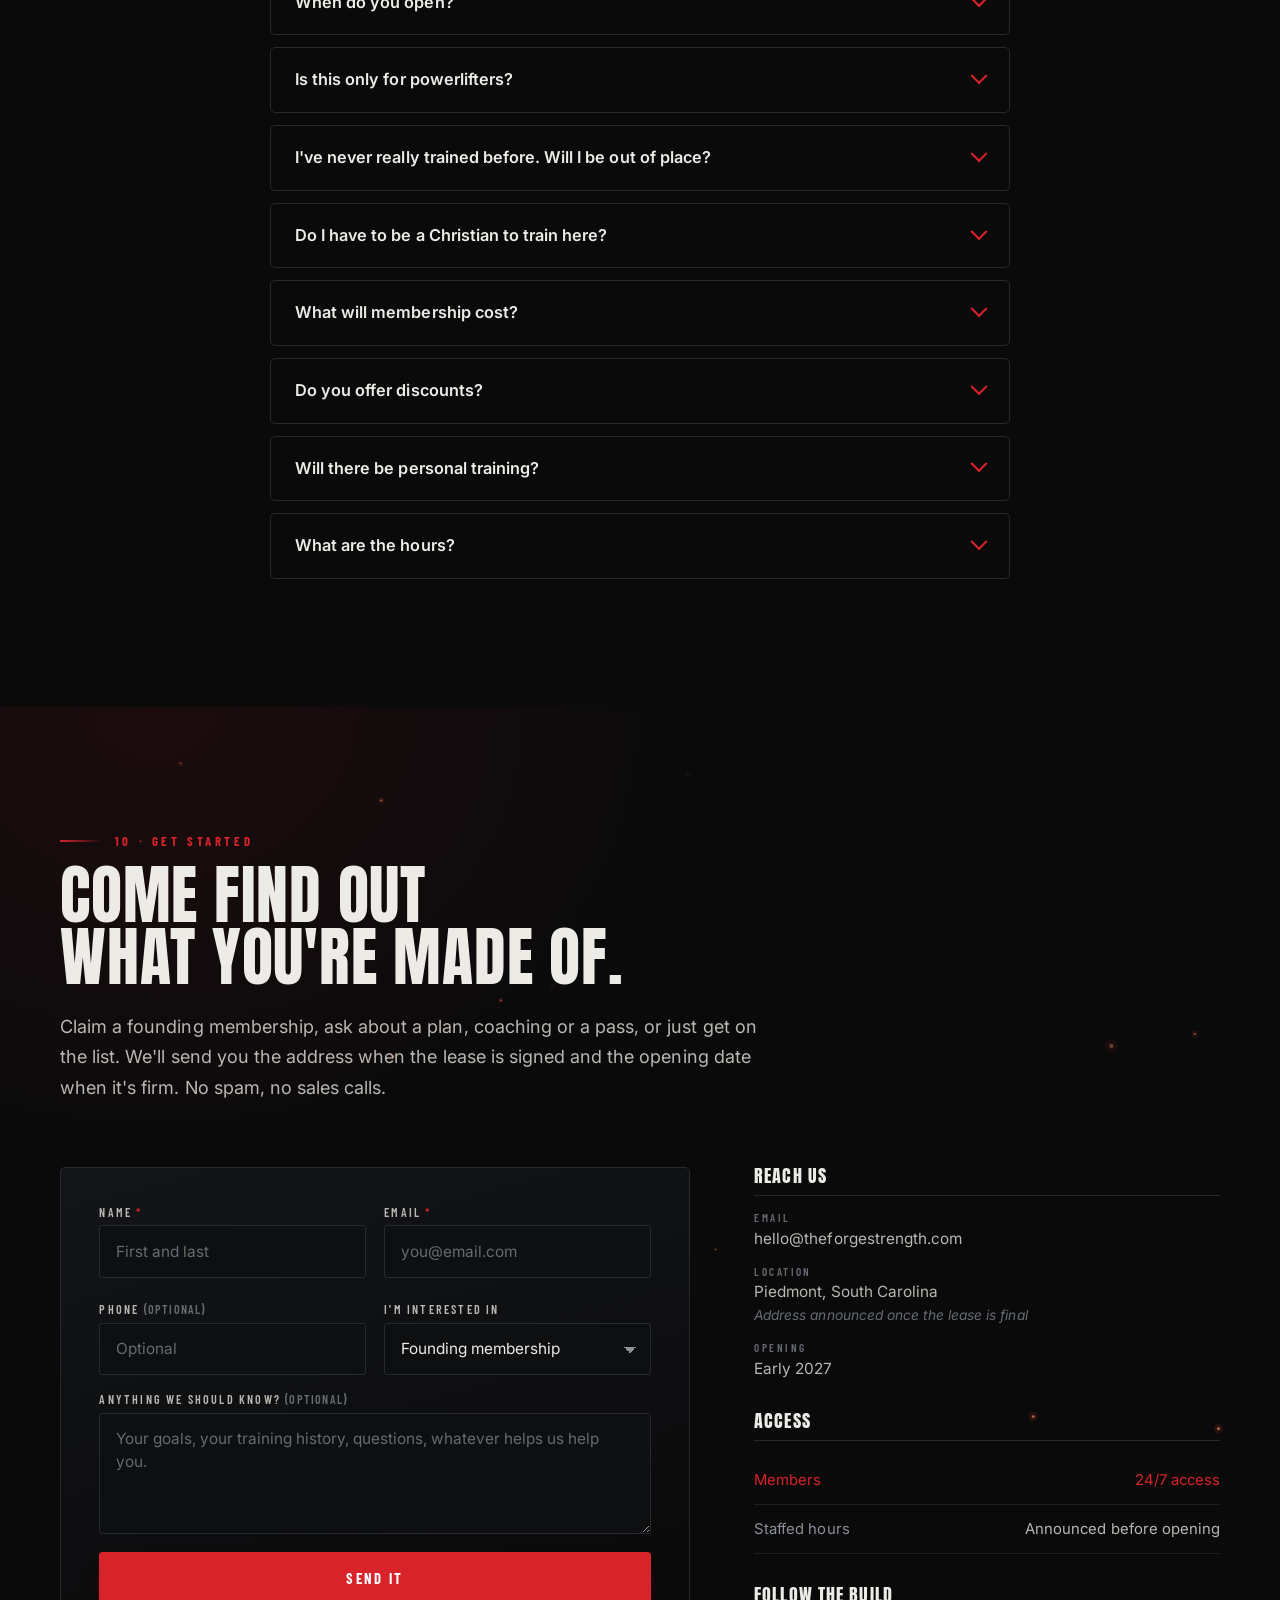
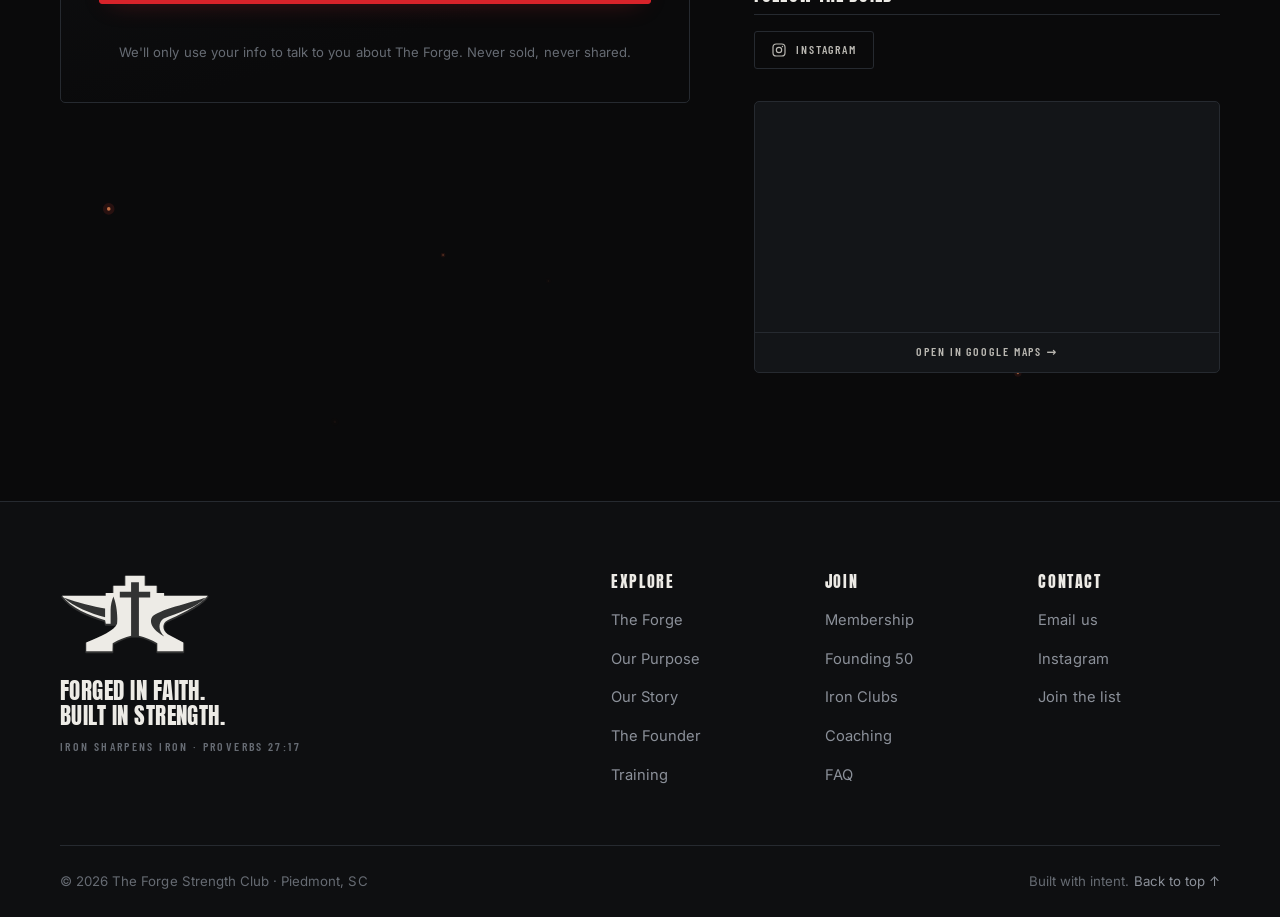
==== commit 5b2fbd8d: "group nav into five links with section mapping and mobile sub-links" ====
--- a/index.html
+++ b/index.html
@@ -78,14 +78,37 @@
     </a>
 
     <nav class="nav" id="nav" aria-label="Main">
+      <!-- One link per stretch of the page. The nested lists only show in the
+           mobile menu. Each section's data-nav says which link it lights up. -->
       <ul class="nav__list">
-        <li><a href="#about">The Forge</a></li>
-        <li><a href="#story">Story</a></li>
-        <li><a href="#training">Training</a></li>
-        <li><a href="#clubs">Iron Clubs</a></li>
-        <li><a href="#membership">Membership</a></li>
-        <li><a href="#coaching">Coaching</a></li>
-        <li><a href="#team">Founder</a></li>
+        <li>
+          <a href="#about">About</a>
+          <ul class="nav__sub">
+            <li><a href="#purpose">Our Purpose</a></li>
+            <li><a href="#story">Our Story</a></li>
+            <li><a href="#team">The Founder</a></li>
+          </ul>
+        </li>
+        <li>
+          <a href="#training">Training</a>
+          <ul class="nav__sub">
+            <li><a href="#equipment">Equipment</a></li>
+          </ul>
+        </li>
+        <li>
+          <a href="#clubs">Iron Clubs</a>
+          <ul class="nav__sub">
+            <li><a href="#records">Records Board</a></li>
+          </ul>
+        </li>
+        <li>
+          <a href="#membership">Membership</a>
+          <ul class="nav__sub">
+            <li><a href="#founding">Founding 50</a></li>
+            <li><a href="#coaching">Coaching &amp; Recovery</a></li>
+          </ul>
+        </li>
+        <li><a href="#faq">FAQ</a></li>
       </ul>
       <a class="btn btn--sm btn--primary nav__cta" href="#founding">Founding 50</a>
     </nav>
@@ -235,7 +258,7 @@
 </div>
 
 <!-- ═══════════════════ ABOUT / OVERVIEW ═══════════════════ -->
-<section class="section" id="about">
+<section class="section" id="about" data-nav="about">
   <div class="wrap">
     <div class="section__head">
       <p class="eyebrow reveal"><span class="eyebrow__rule" aria-hidden="true"></span> 01 · The Forge</p>
@@ -290,7 +313,7 @@
 </section>
 
 <!-- ═══════════════════ PURPOSE: BUILD MORE THAN MUSCLE ═══════════════════ -->
-<section class="section section--alt" id="purpose">
+<section class="section section--alt" id="purpose" data-nav="about">
   <div class="wrap">
     <div class="section__head section__head--center">
       <p class="eyebrow reveal"><span class="eyebrow__rule" aria-hidden="true"></span> 02 · Our Purpose</p>
@@ -345,7 +368,7 @@
 </section>
 
 <!-- ═══════════════════ STORY ═══════════════════ -->
-<section class="section" id="story">
+<section class="section" id="story" data-nav="about">
   <div class="wrap">
     <div class="section__head">
       <p class="eyebrow reveal"><span class="eyebrow__rule" aria-hidden="true"></span> 03 · Our Story</p>
@@ -414,7 +437,7 @@
 </section>
 
 <!-- ═══════════════════ FOUNDER ═══════════════════ -->
-<section class="section section--alt" id="team">
+<section class="section section--alt" id="team" data-nav="about">
   <div class="wrap">
     <div class="section__head">
       <p class="eyebrow reveal"><span class="eyebrow__rule" aria-hidden="true"></span> 04 · The Founder</p>
@@ -467,7 +490,7 @@
 </section>
 
 <!-- ═══════════════════ TRAINING ═══════════════════ -->
-<section class="section" id="training">
+<section class="section" id="training" data-nav="training">
   <div class="wrap">
     <div class="section__head section__head--center">
       <p class="eyebrow reveal"><span class="eyebrow__rule" aria-hidden="true"></span> 05 · Training</p>
@@ -551,7 +574,7 @@
 </section>
 
 <!-- ═══════════════════ IRON CLUBS & RECORDS ═══════════════════ -->
-<section class="section section--alt clubs" id="clubs">
+<section class="section section--alt clubs" id="clubs" data-nav="clubs">
   <div class="wrap">
     <div class="section__head section__head--center">
       <p class="eyebrow reveal"><span class="eyebrow__rule" aria-hidden="true"></span> 06 · Iron Clubs &amp; Records</p>
@@ -597,7 +620,7 @@
     </div>
 
     <!-- All-time records board -->
-    <div class="records">
+    <div class="records" id="records">
       <div class="records__copy reveal">
         <p class="records__k">The Wall of Records</p>
         <h3 class="records__title">The strongest leave their mark.</h3>
@@ -634,7 +657,7 @@
 </section>
 
 <!-- ═══════════════════ MEMBERSHIP ═══════════════════ -->
-<section class="section" id="membership">
+<section class="section" id="membership" data-nav="membership">
   <div class="wrap">
     <div class="section__head section__head--center">
       <p class="eyebrow reveal"><span class="eyebrow__rule" aria-hidden="true"></span> 07 · Membership</p>
@@ -741,7 +764,7 @@
 </section>
 
 <!-- ═══════════════════ COACHING & RECOVERY ═══════════════════ -->
-<section class="section section--alt" id="coaching">
+<section class="section section--alt" id="coaching" data-nav="membership">
   <div class="wrap">
     <div class="section__head">
       <p class="eyebrow reveal"><span class="eyebrow__rule" aria-hidden="true"></span> 08 · Coaching &amp; Recovery</p>
@@ -802,7 +825,7 @@
 </section>
 
 <!-- ═══════════════════ FAQ ═══════════════════ -->
-<section class="section" id="faq">
+<section class="section" id="faq" data-nav="faq">
   <div class="wrap wrap--narrow">
     <div class="section__head section__head--center">
       <p class="eyebrow reveal"><span class="eyebrow__rule" aria-hidden="true"></span> 09 · Questions</p>
--- a/assets/css/styles.css
+++ b/assets/css/styles.css
@@ -385,6 +385,8 @@
   transform: scaleX(1);
   transform-origin: left;
 }
+/* Sub-section links: mobile menu only (see the drawer rules in section 23). */
+.nav__sub { display: none; }
 
 .nav-toggle {
   display: none;
@@ -2014,6 +2016,20 @@
     letter-spacing: .16em;
   }
   .nav__list a::after { display: none; }
+  .nav__list a.is-active { color: var(--ember); }
+  .nav__sub {
+    display: flex;
+    flex-wrap: wrap;
+    gap: 0 1.25rem;
+    margin: -.4rem 0 .7rem;
+  }
+  .nav__list .nav__sub li { border-bottom: 0; }
+  .nav__list .nav__sub a {
+    padding: .6rem 0;
+    color: var(--smoke);
+    font-size: .8rem;
+    letter-spacing: .14em;
+  }
   .nav__cta { justify-content: center; }
   .nav-toggle { display: grid; place-items: center; z-index: 57; }
 
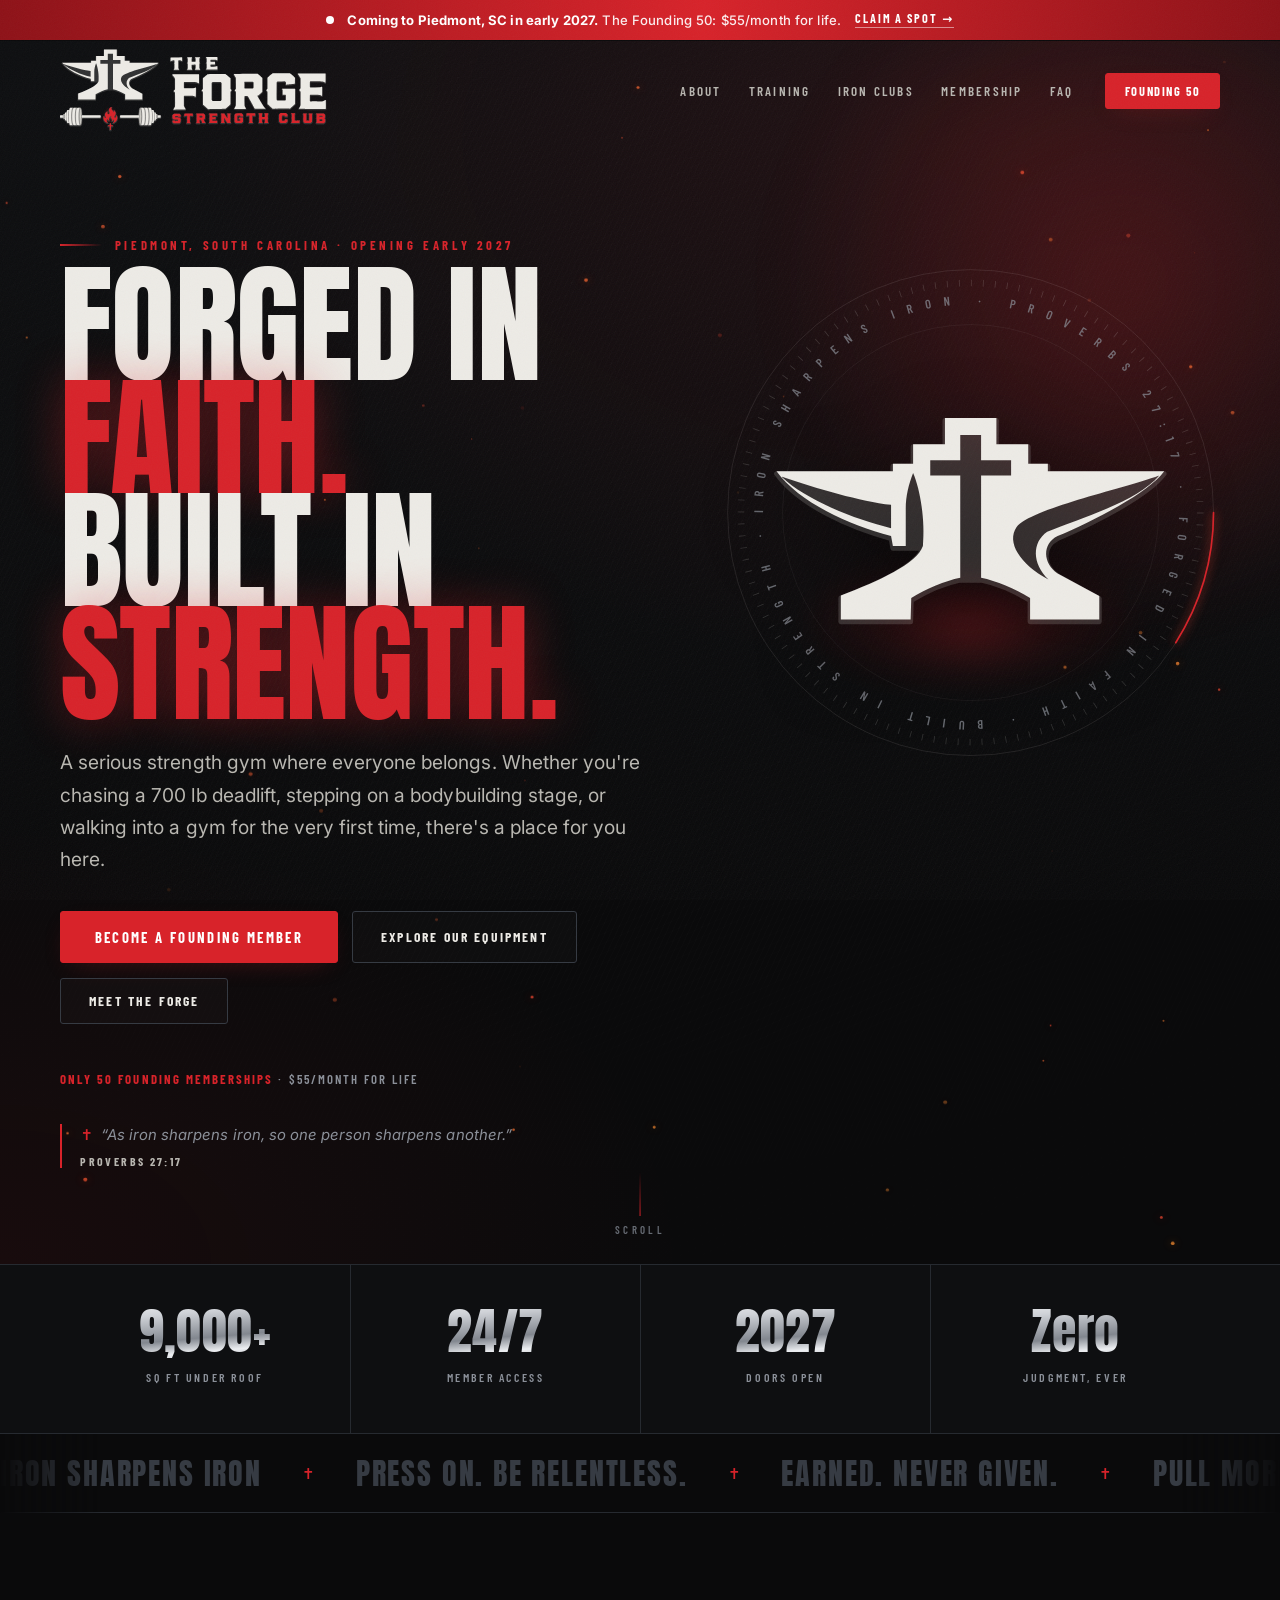
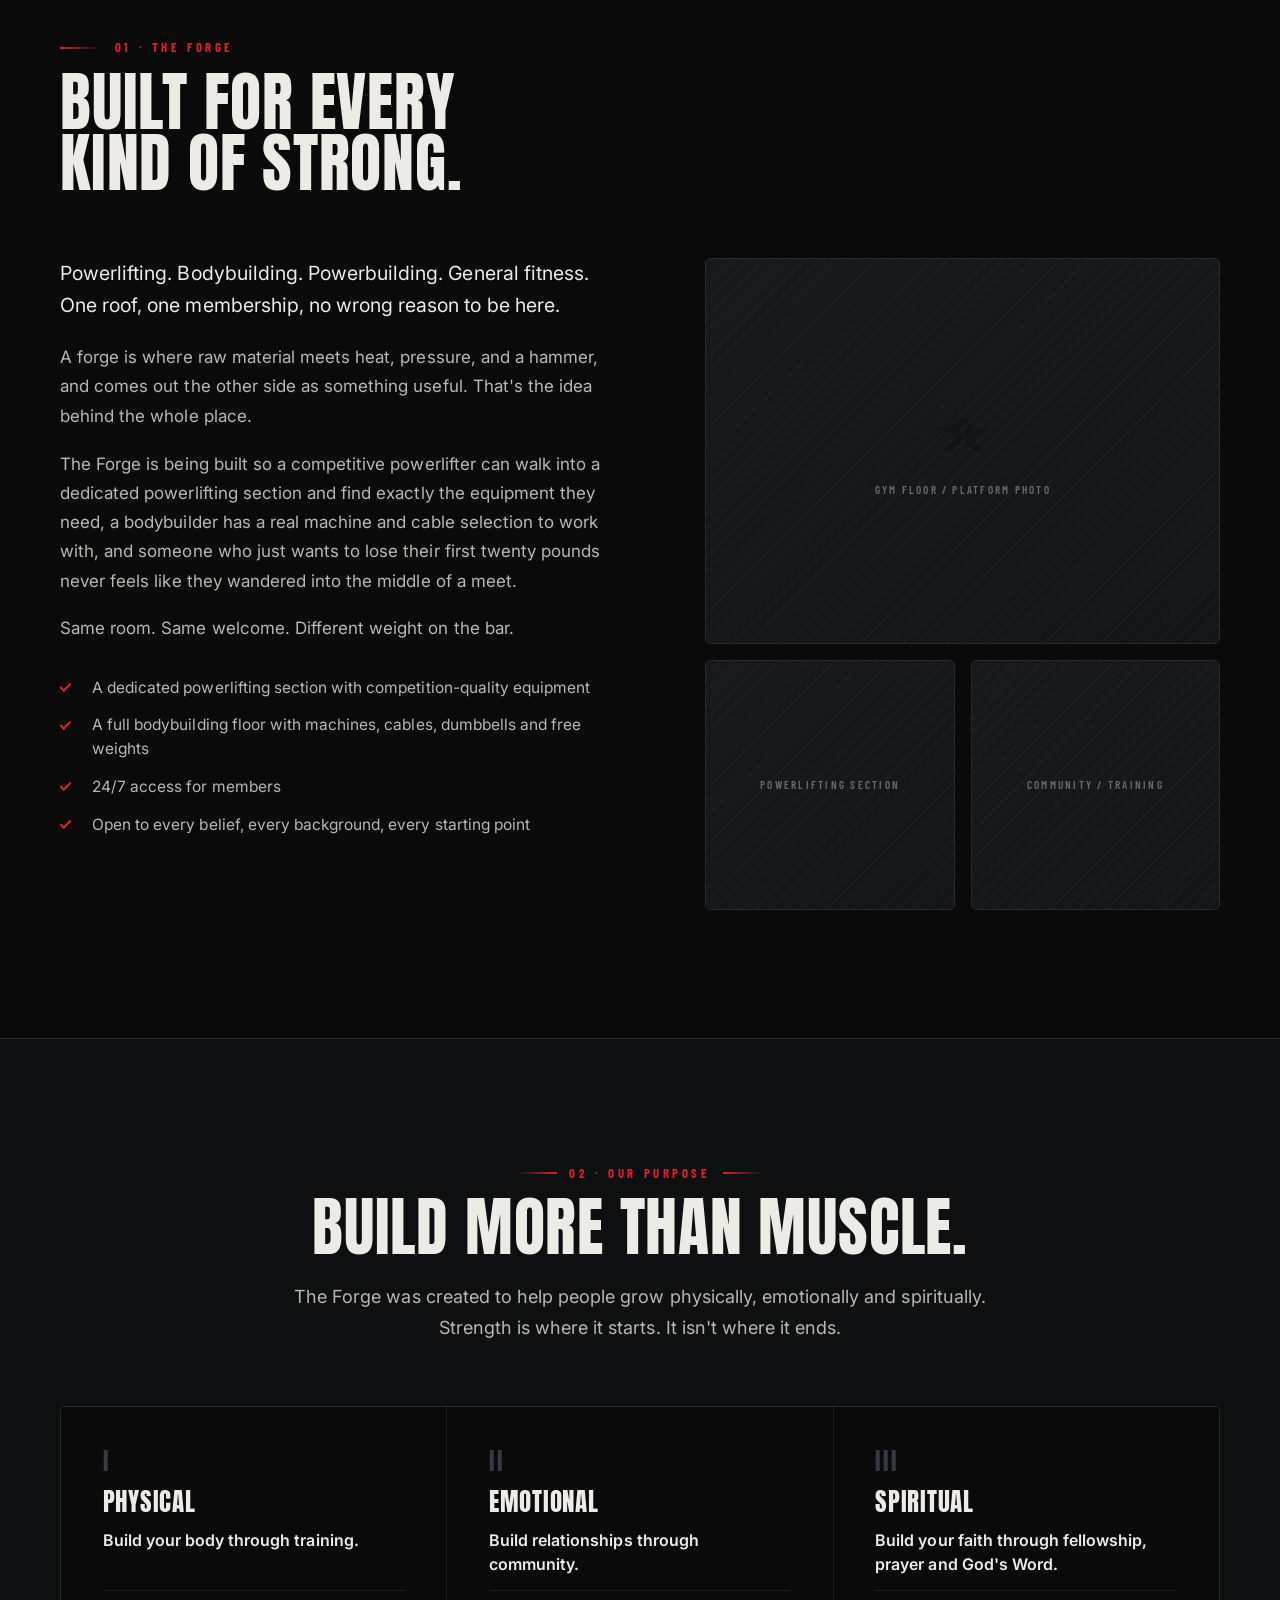
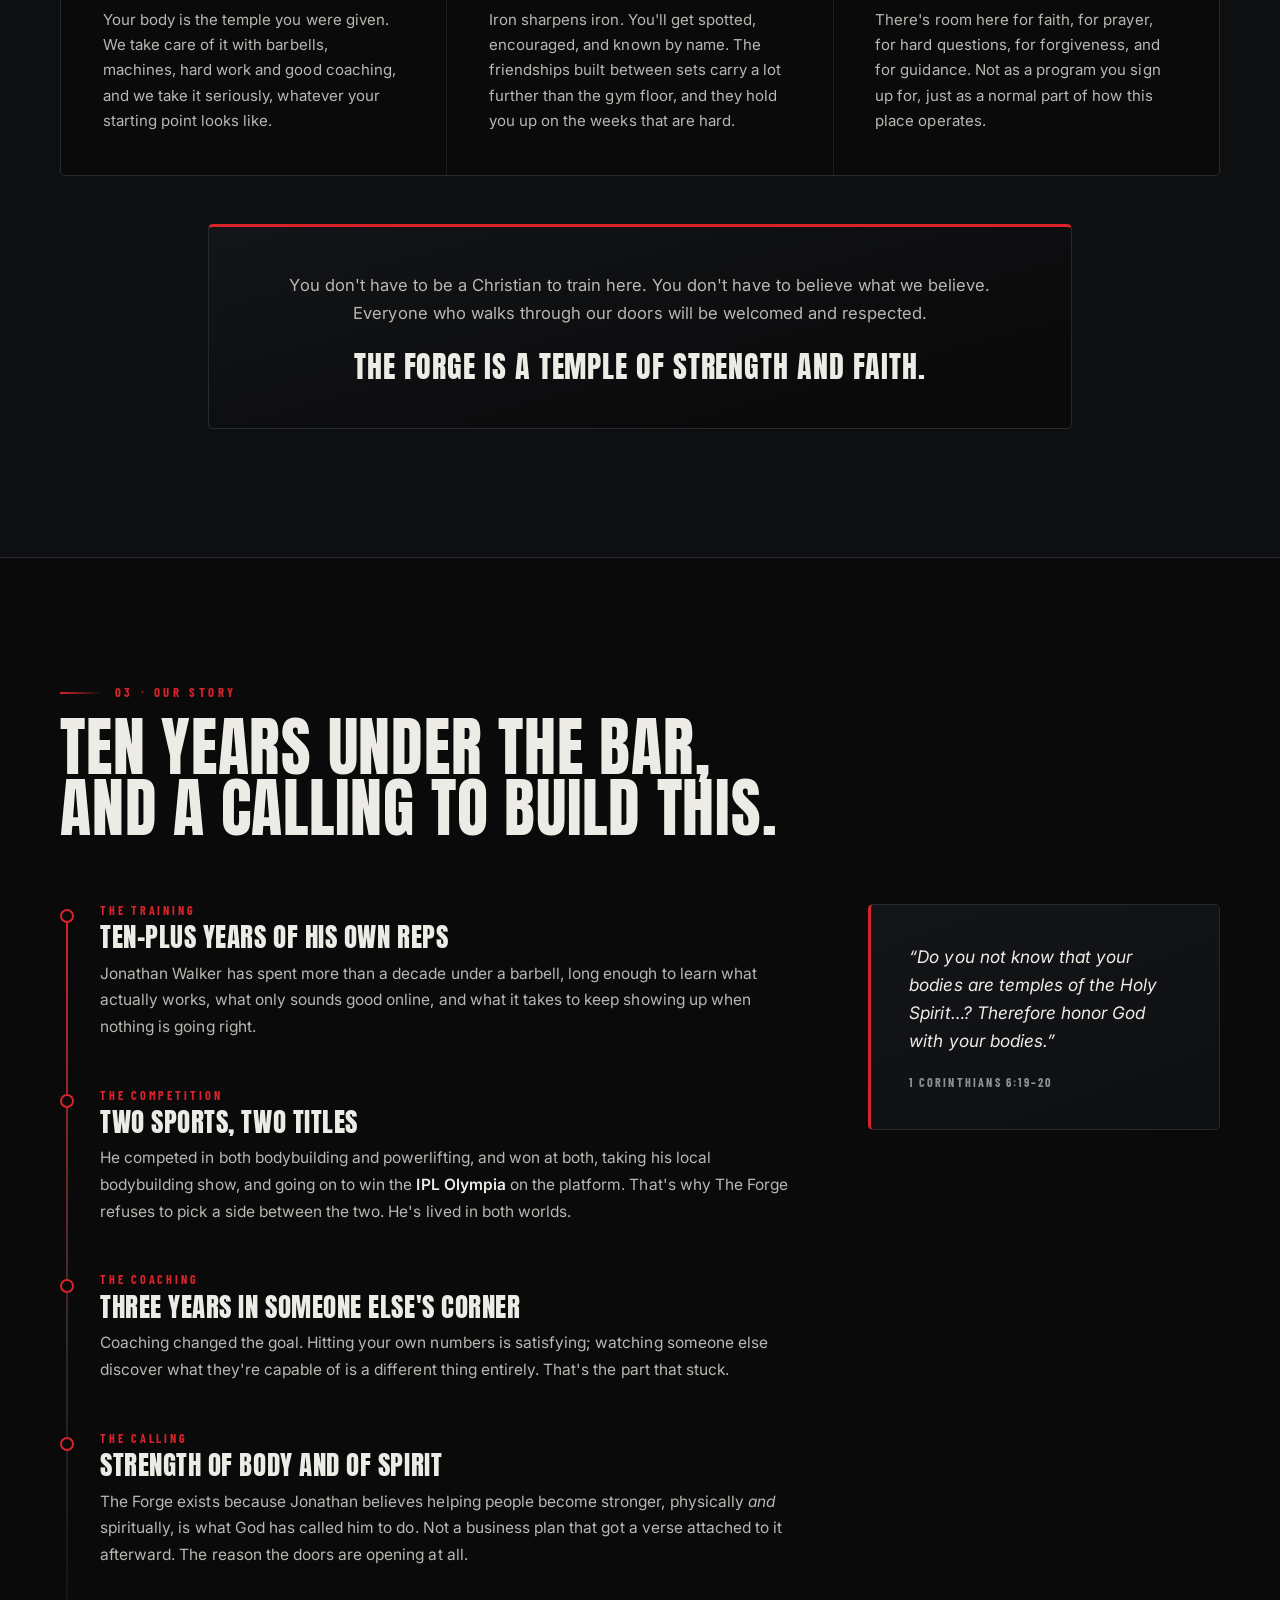
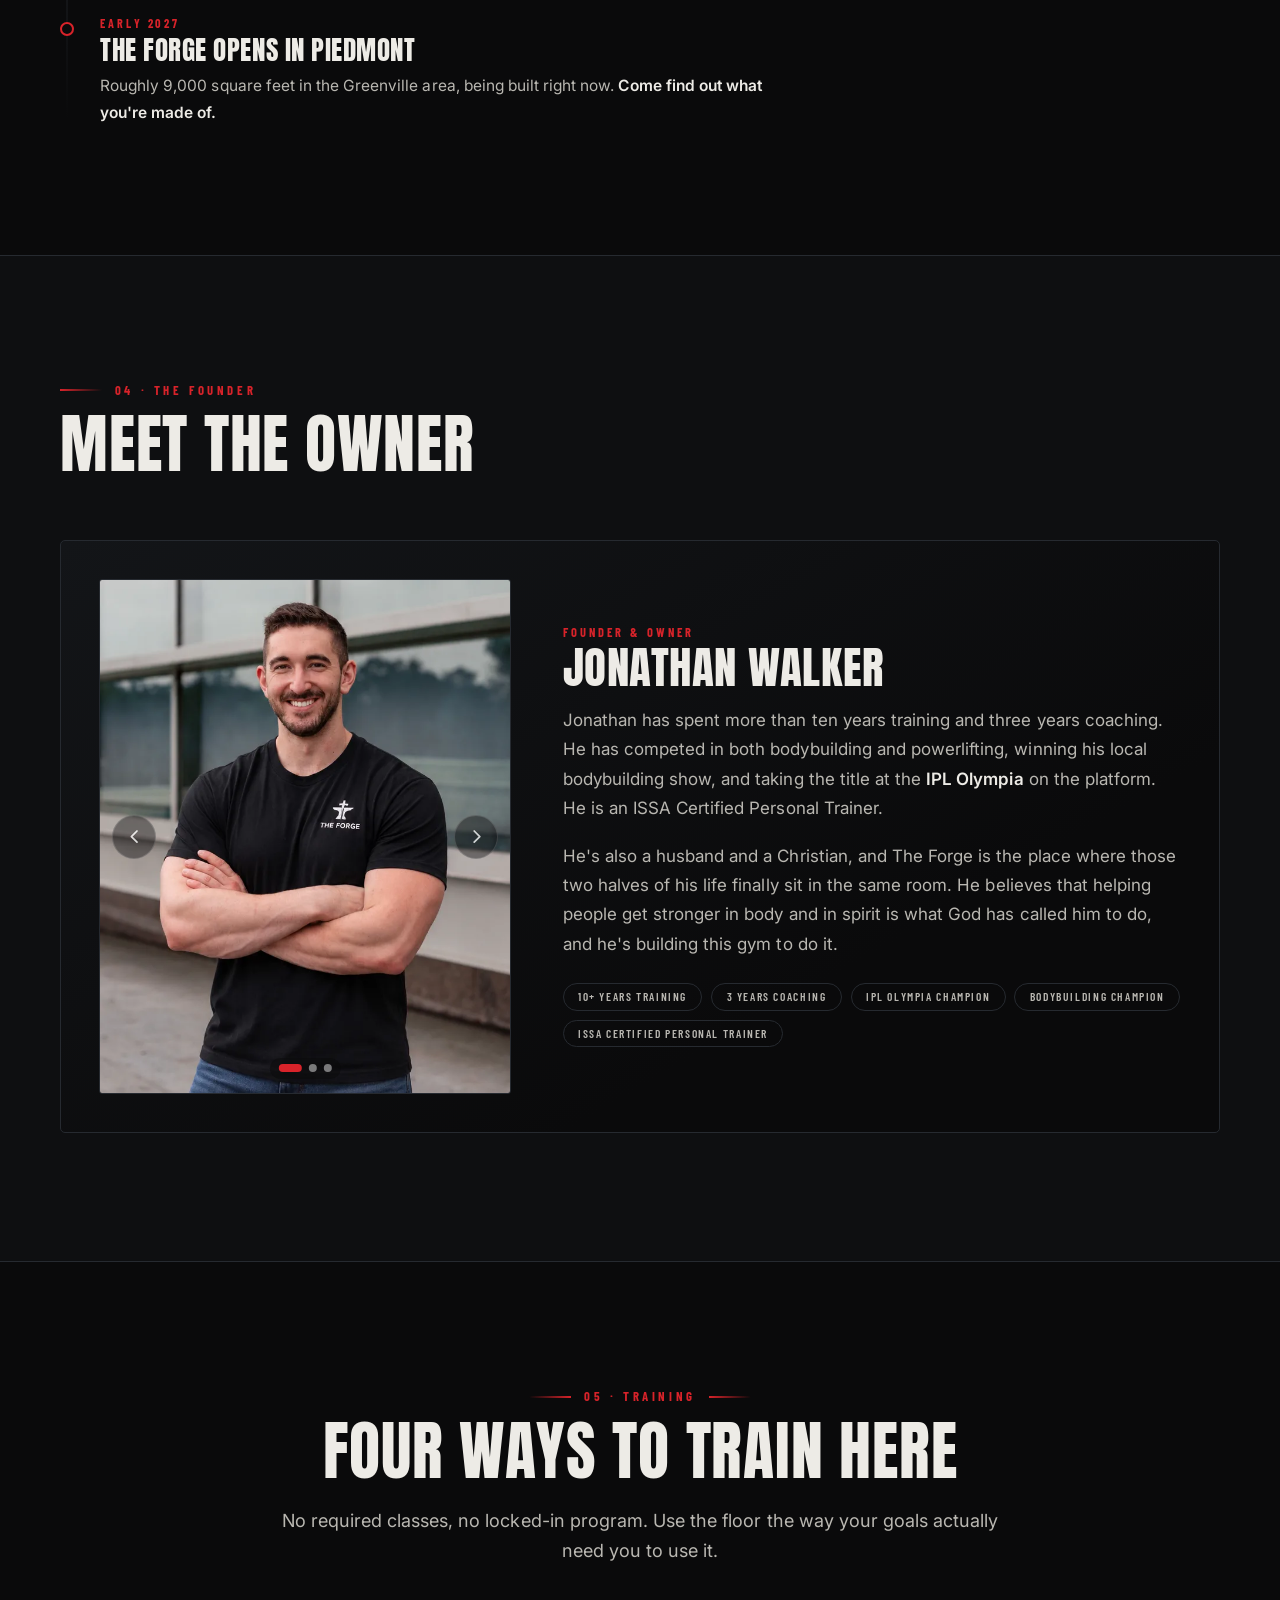
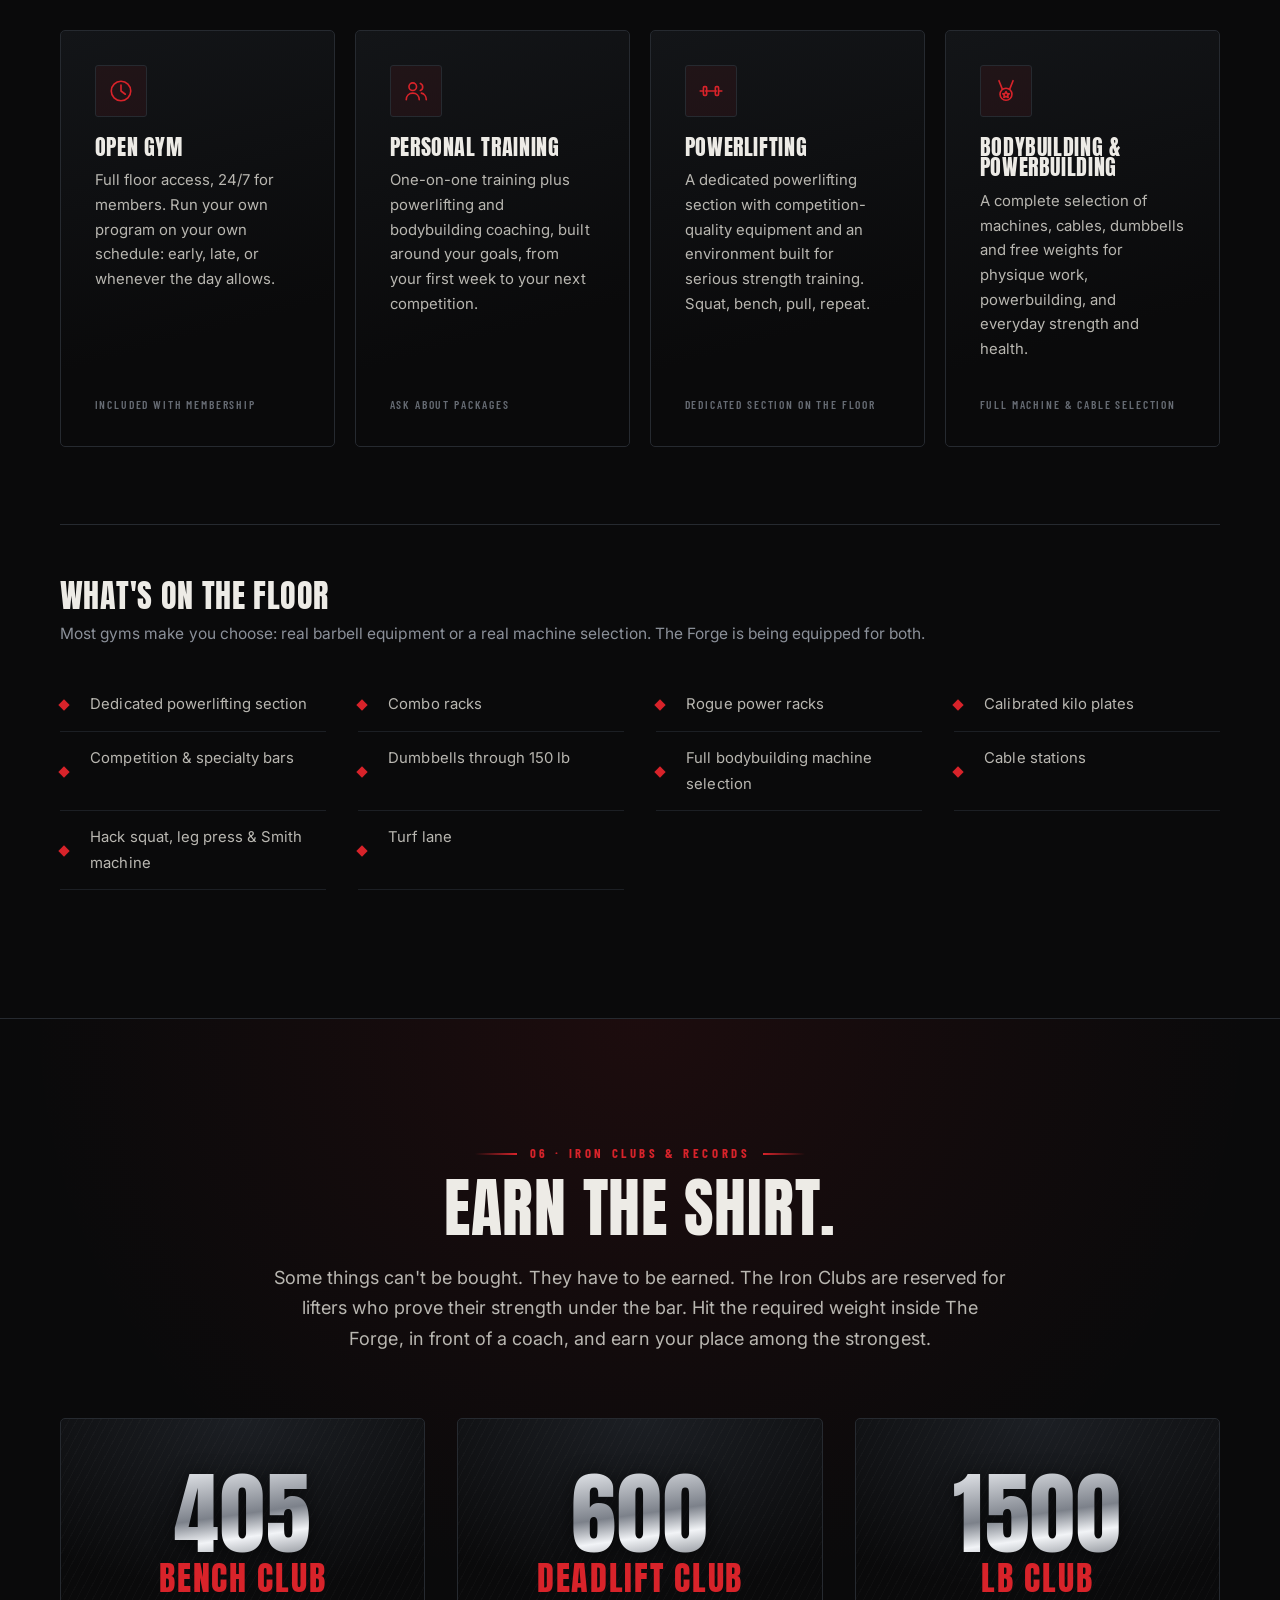
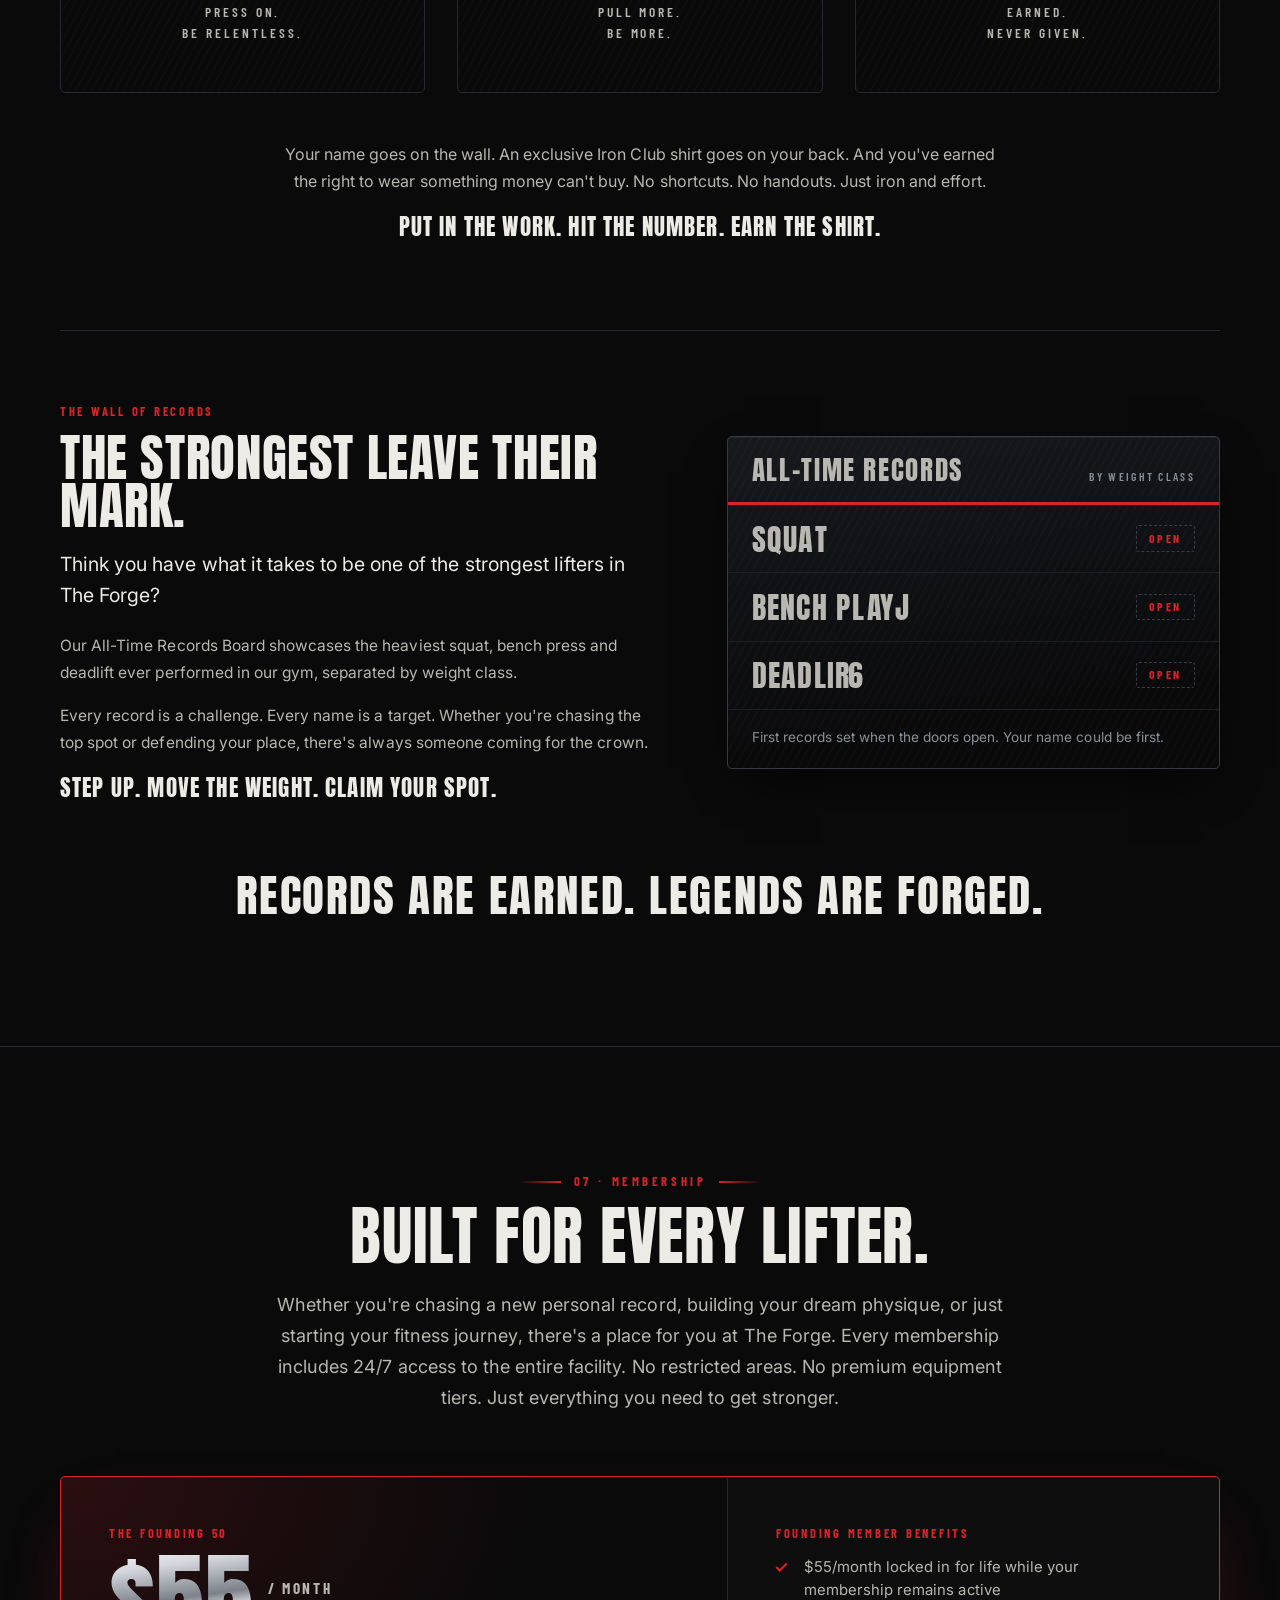
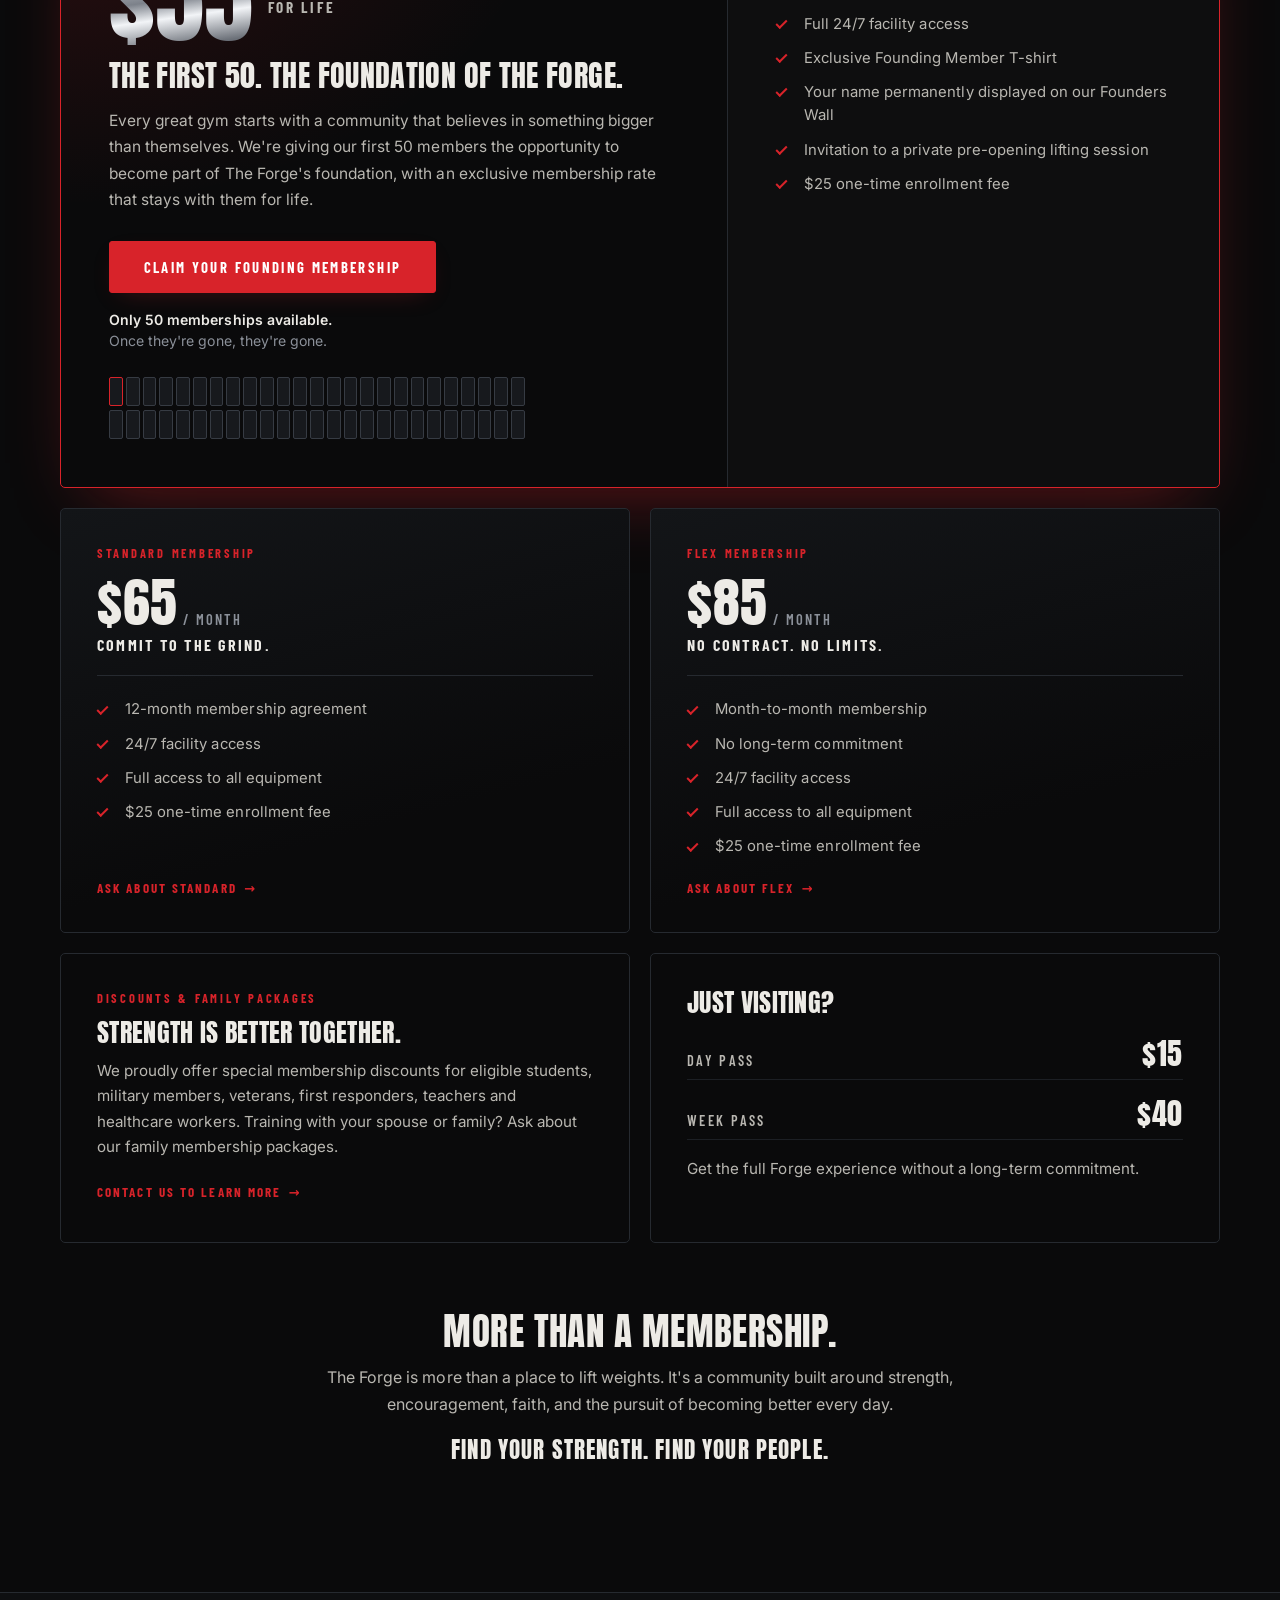
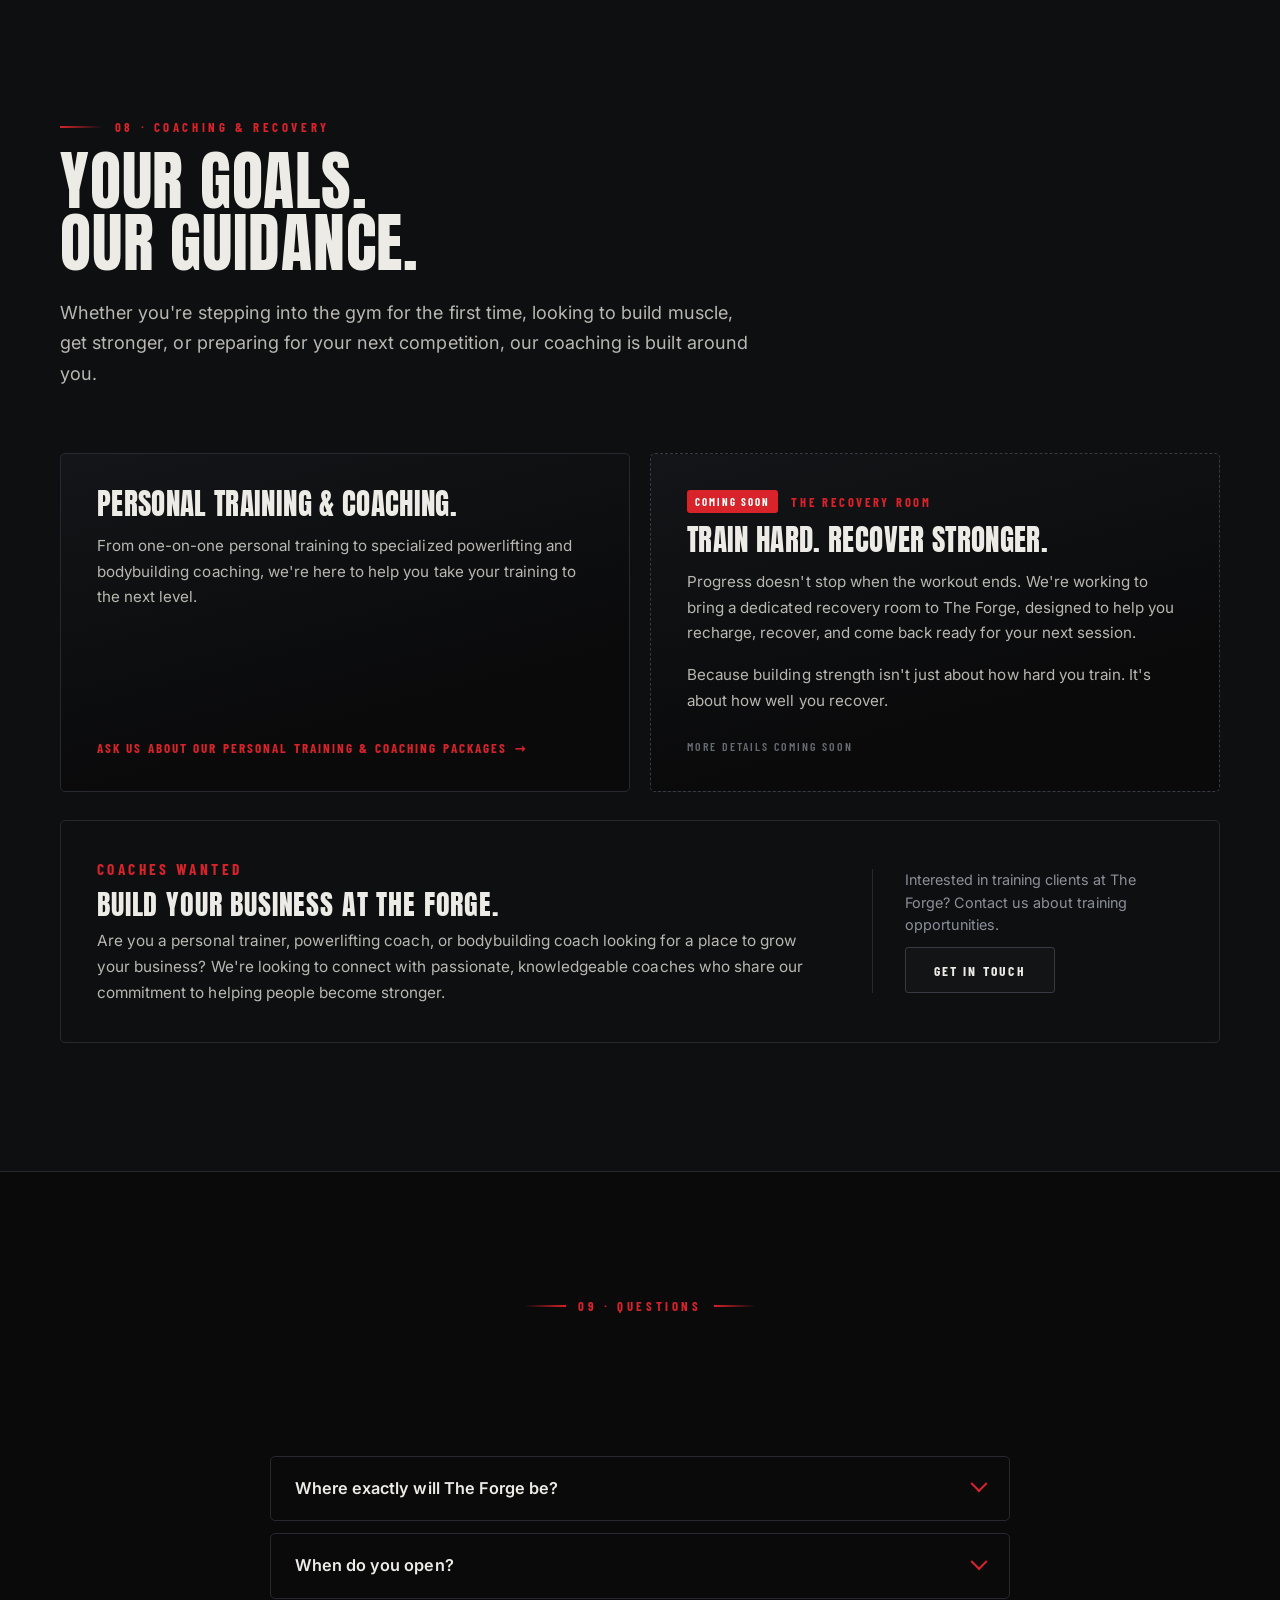
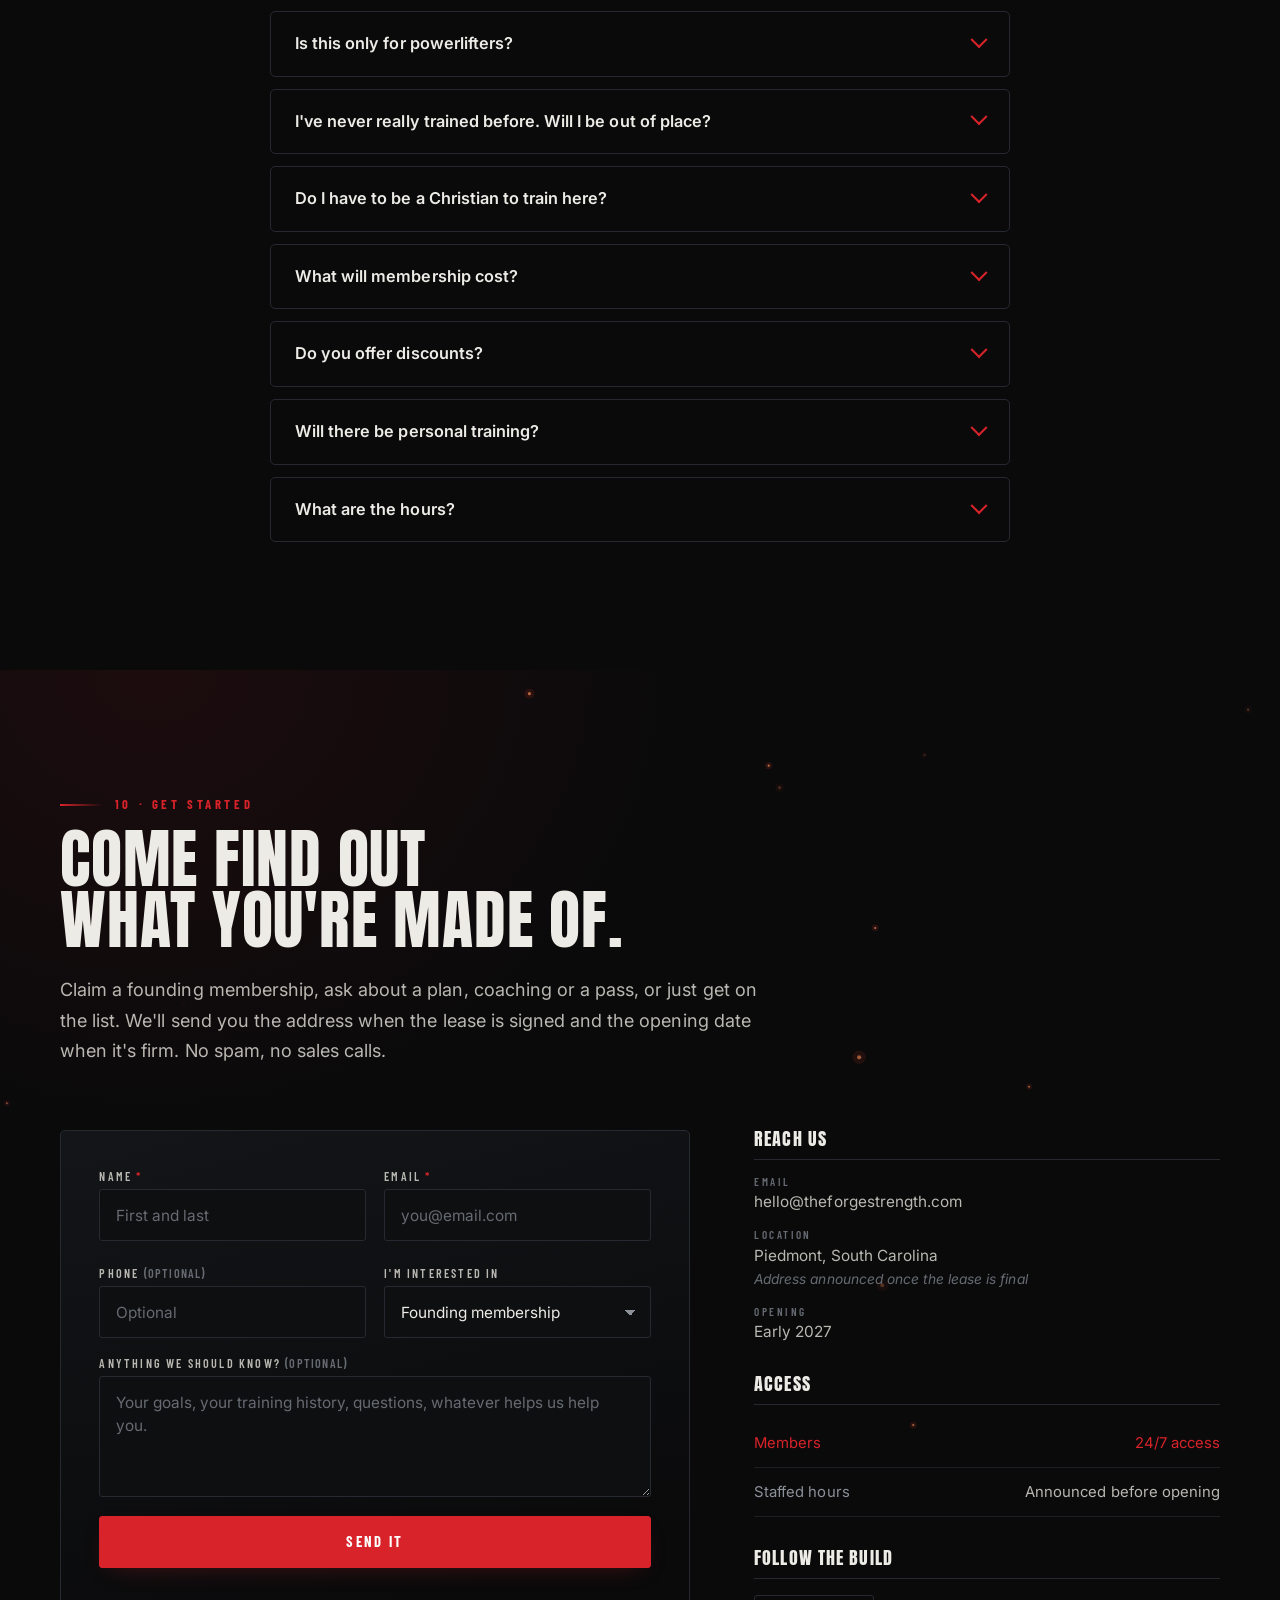
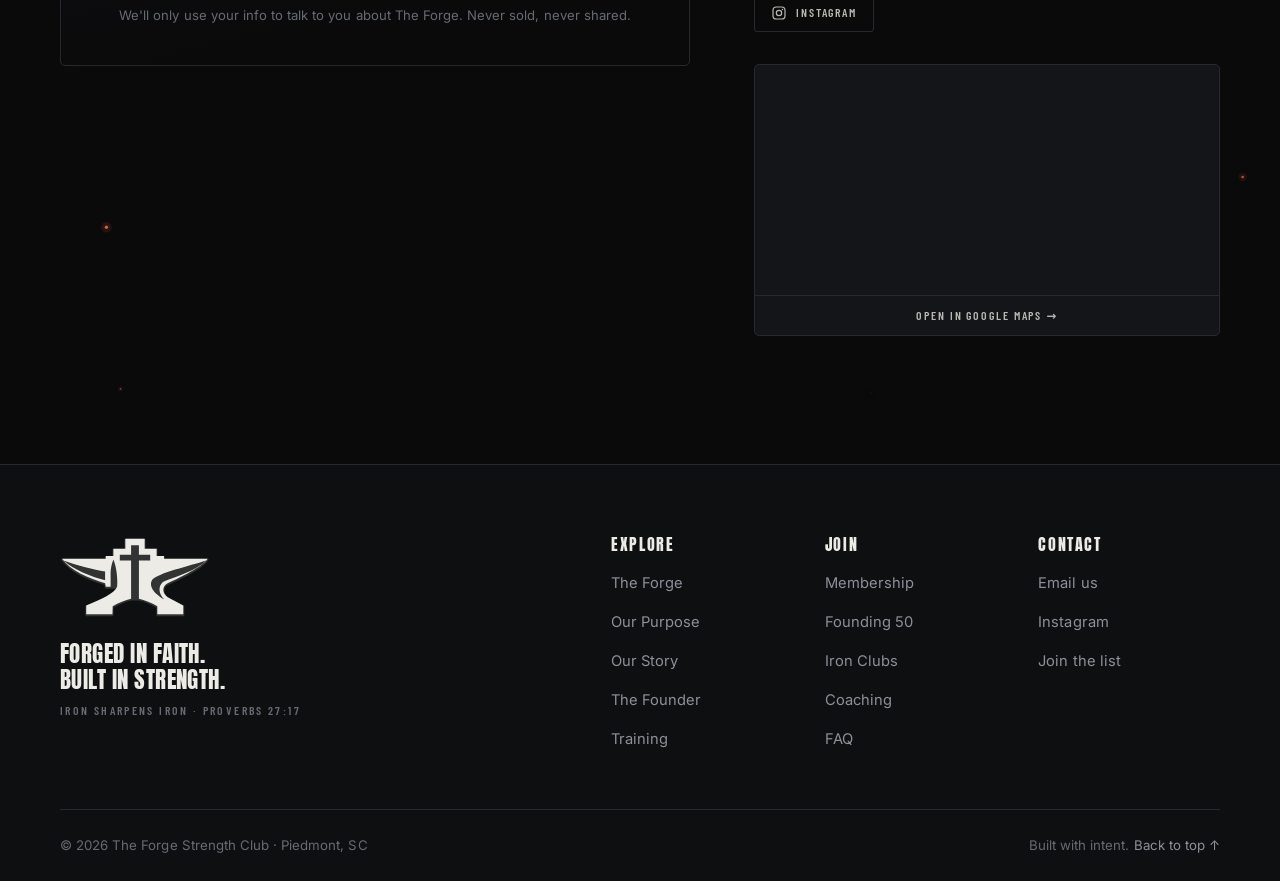
==== commit 3f11a043: "replace added coaching and pass copy with supplied text" ====
--- a/index.html
+++ b/index.html
@@ -742,8 +742,7 @@
         <a class="link-arrow" href="#contact" data-interest="Discounts / family membership">Contact us to learn more <span aria-hidden="true">→</span></a>
       </div>
       <div class="extra reveal" data-delay="1">
-        <p class="extra__k">Just visiting?</p>
-        <h3 class="extra__title">Train with us for a day or a week.</h3>
+        <h3 class="extra__title">Just visiting?</h3>
         <ul class="passes">
           <li><span>Day pass</span><strong>$15</strong></li>
           <li><span>Week pass</span><strong>$40</strong></li>
@@ -772,22 +771,17 @@
       <p class="section__intro reveal" data-delay="2">
         Whether you're stepping into the gym for the first time, looking to build muscle, get
         stronger, or preparing for your next competition, our coaching is built around you.
-        From one-on-one personal training to specialized powerlifting and bodybuilding
-        coaching, we're here to help you take your training to the next level.
       </p>
     </div>
 
     <div class="coach-grid">
       <article class="panel reveal">
-        <p class="panel__k">Personal training &amp; coaching</p>
-        <h3 class="panel__title">Train with a plan.</h3>
-        <ul class="ticks">
-          <li>One-on-one personal training</li>
-          <li>Powerlifting coaching and meet prep</li>
-          <li>Bodybuilding and physique coaching</li>
-          <li>Beginners welcome, from the first session</li>
-        </ul>
-        <a class="link-arrow" href="#contact" data-interest="Personal training">Ask about training &amp; coaching packages <span aria-hidden="true">→</span></a>
+        <h3 class="panel__title">Personal training &amp; coaching.</h3>
+        <p>
+          From one-on-one personal training to specialized powerlifting and bodybuilding
+          coaching, we're here to help you take your training to the next level.
+        </p>
+        <a class="link-arrow" href="#contact" data-interest="Personal training">Ask us about our personal training &amp; coaching packages <span aria-hidden="true">→</span></a>
       </article>
 
       <article class="panel panel--soon reveal" data-delay="1">
--- a/assets/css/styles.css
+++ b/assets/css/styles.css
@@ -1452,7 +1452,7 @@
 .panel__title { margin-bottom: 1rem; font-size: clamp(1.4rem, 2.5vw, 1.8rem); }
 .panel p:not(.panel__k):not(.panel__meta) { color: var(--bone-dim); font-size: .95rem; line-height: 1.68; }
 .panel .ticks { margin-bottom: 1.5rem; }
-.panel .link-arrow { margin-top: auto; align-self: flex-start; }
+.panel .link-arrow { margin-top: auto; padding-top: 1.25rem; align-self: flex-start; }
 .panel--soon { border-style: dashed; border-color: var(--steel-600); }
 .panel__meta {
   margin: auto 0 0;
--- a/assets/css/fx.css
+++ b/assets/css/fx.css
@@ -26,7 +26,7 @@
   transform: scaleX(0);
   transform-origin: 0 50%;
 }
-/* One plate per section, parked off the bar until the section is reached. */
+/* One plate per navbar group, parked off the bar until the group is reached. */
 .fx-progress__plate {
   position: absolute;
   top: 0;
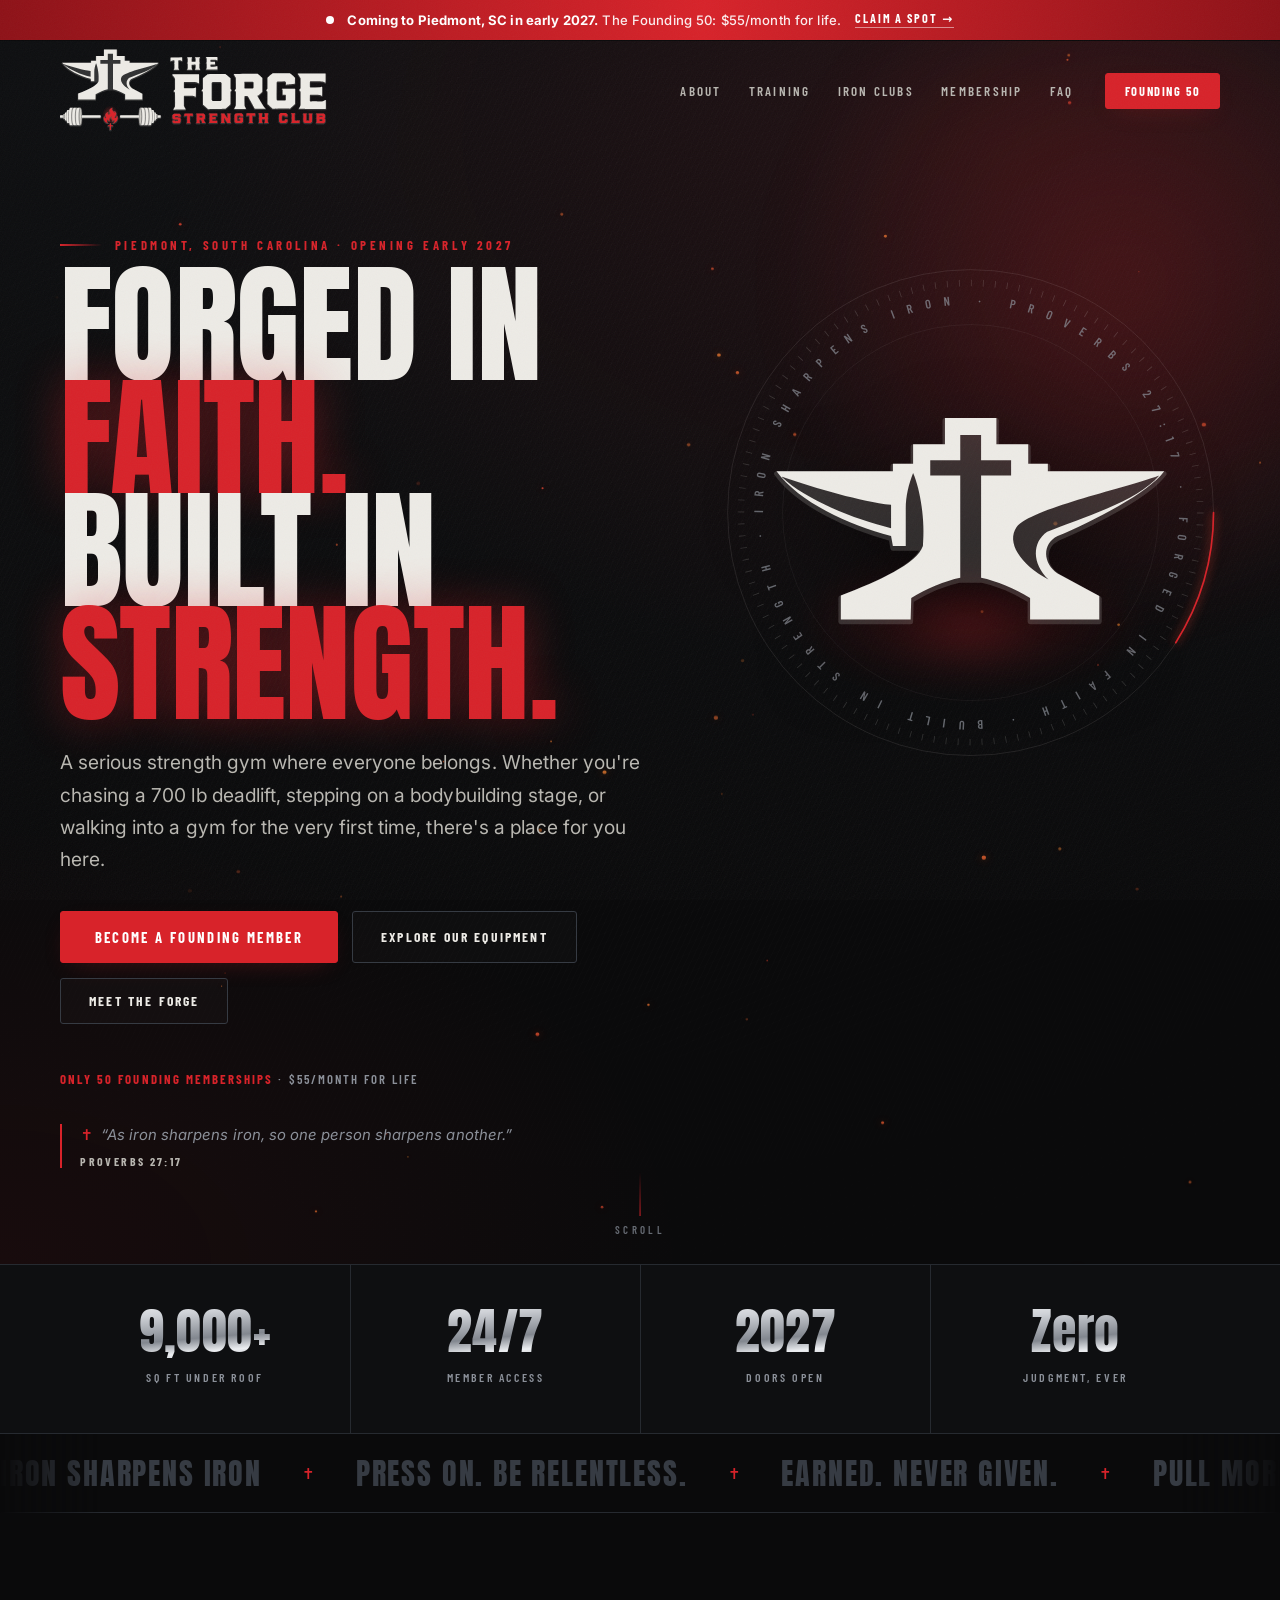
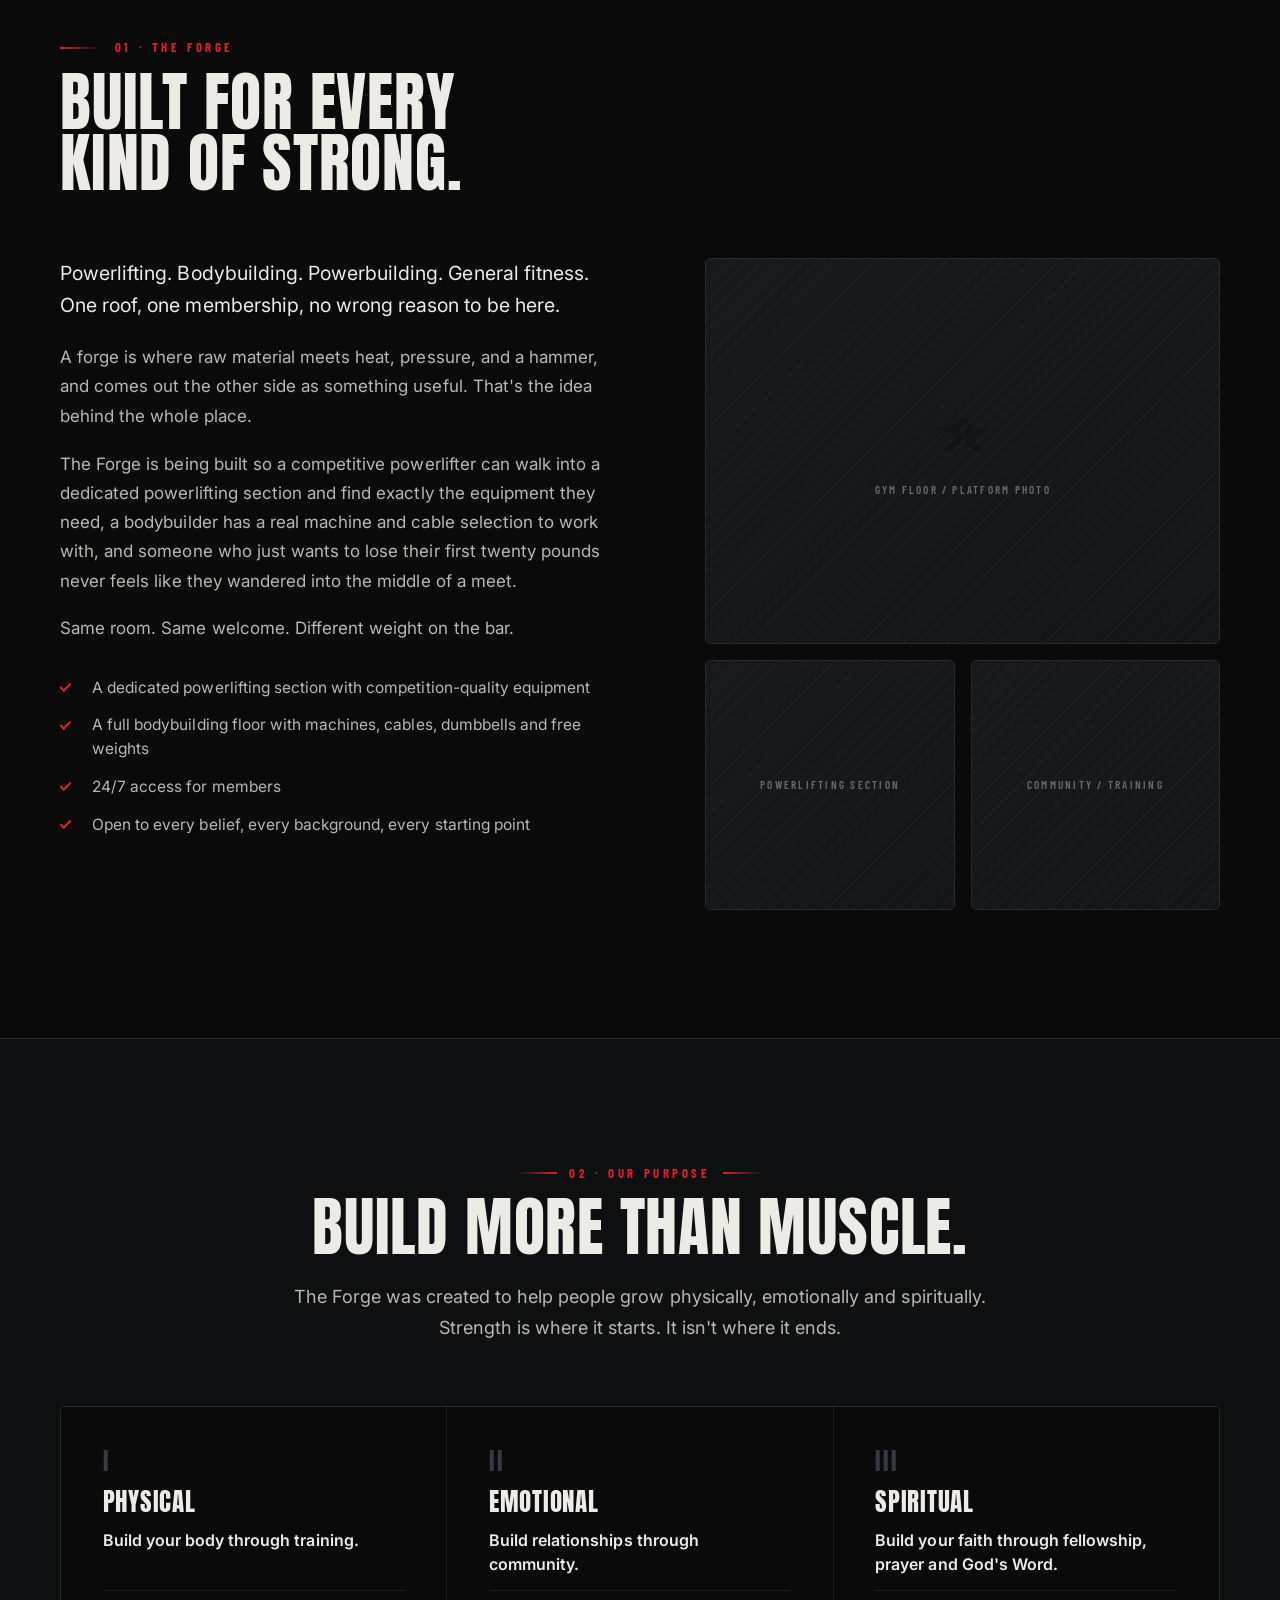
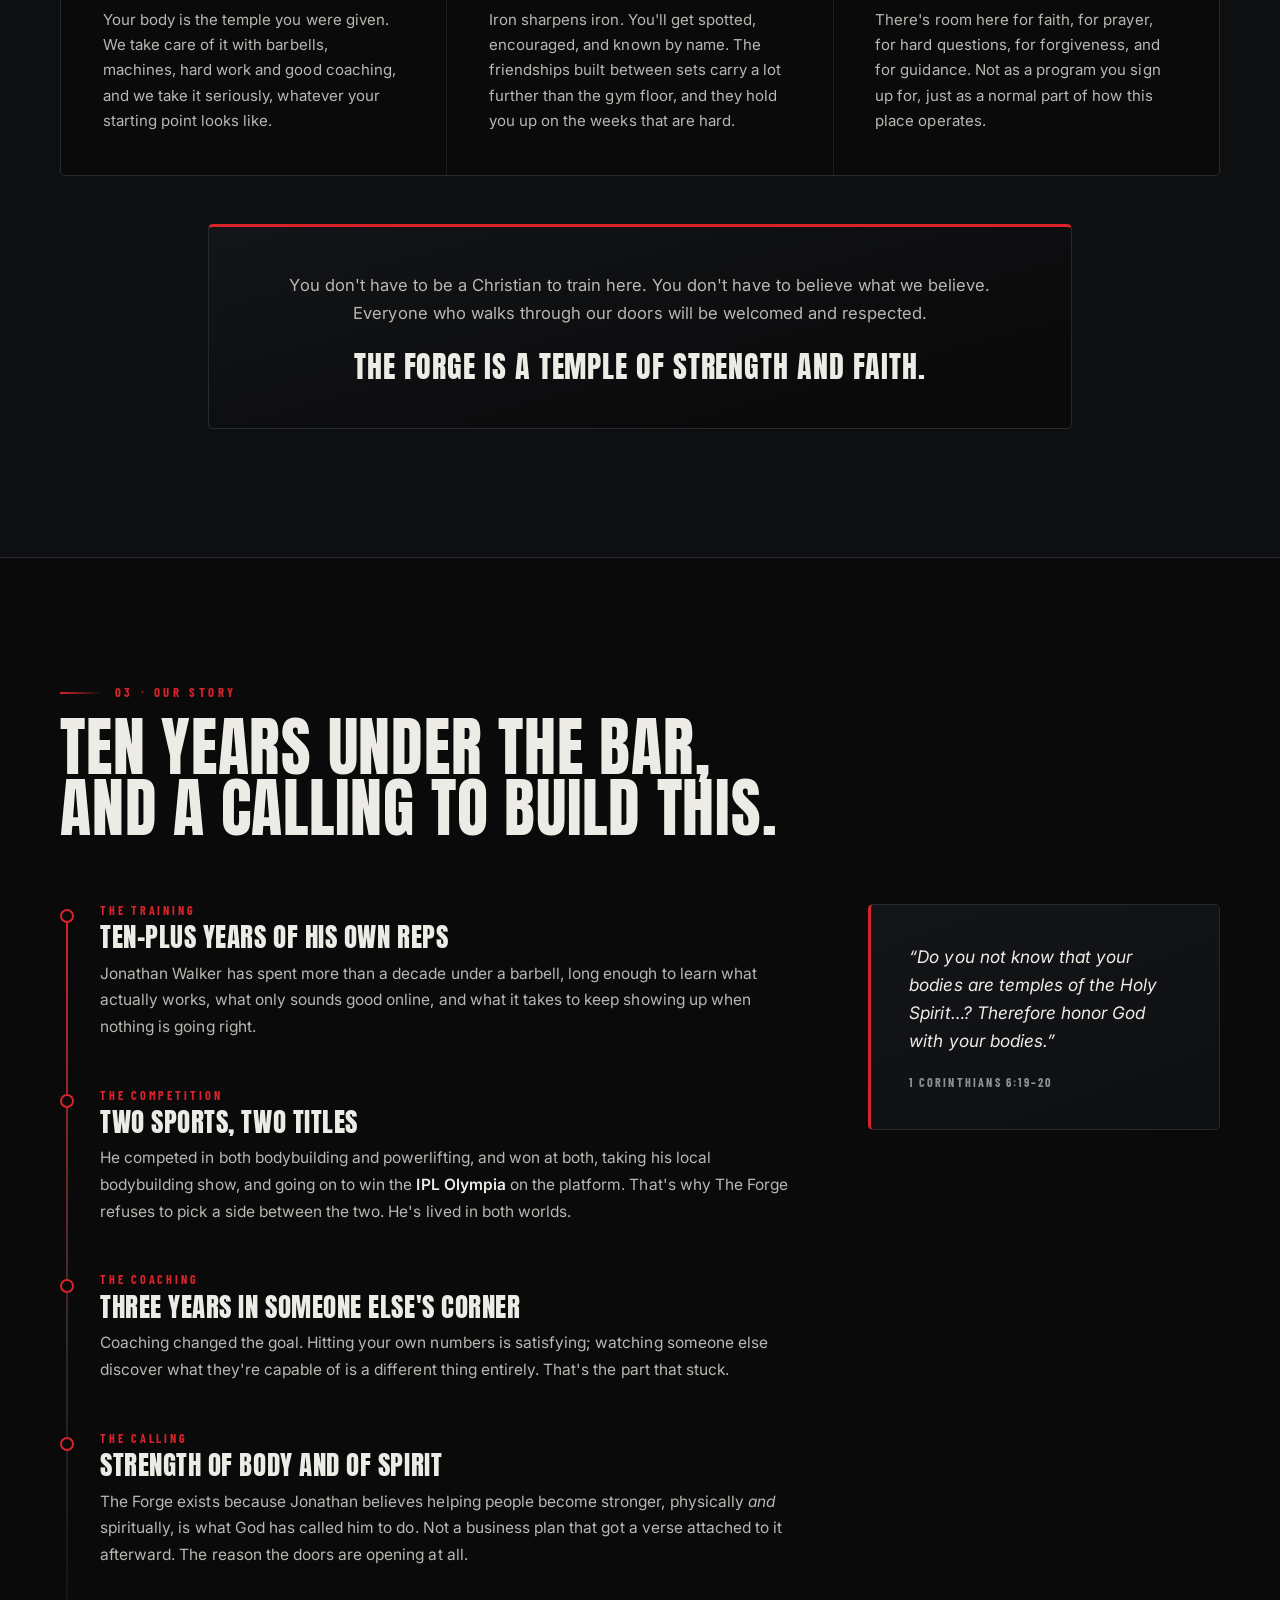
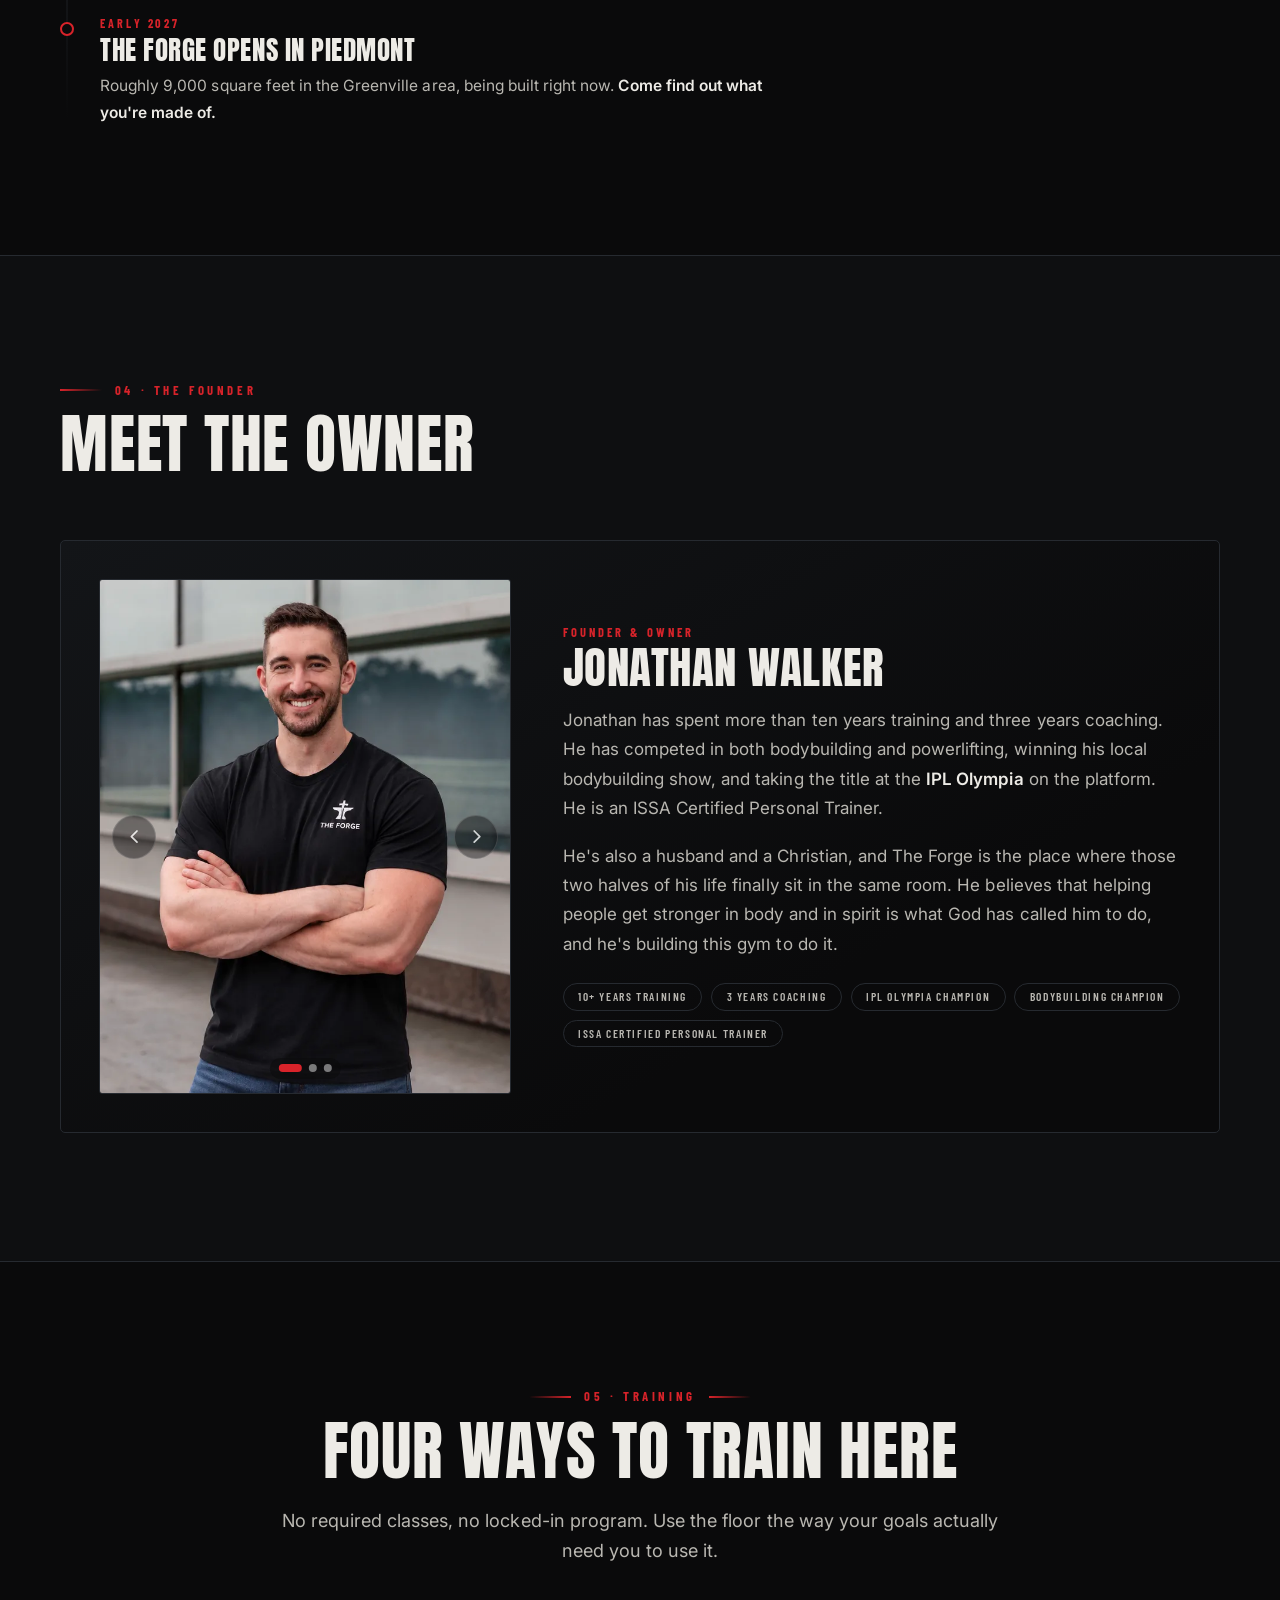
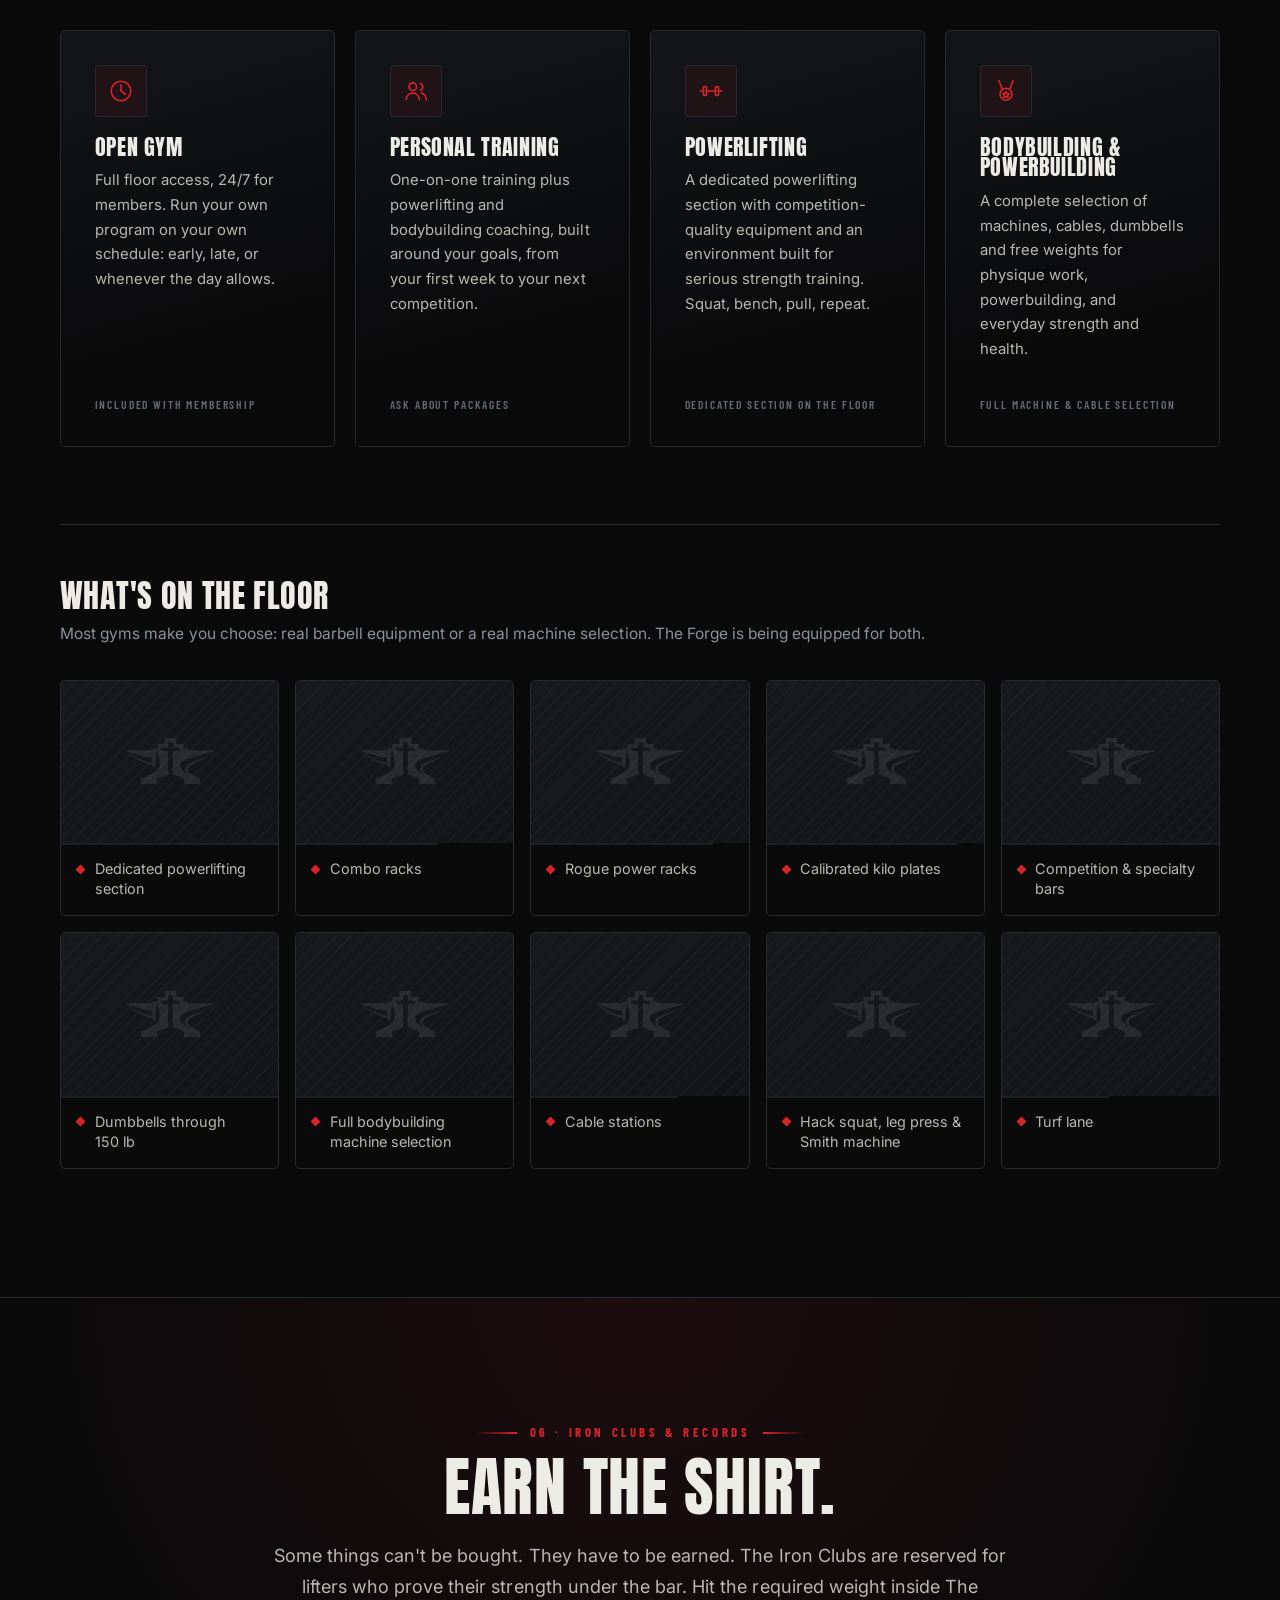
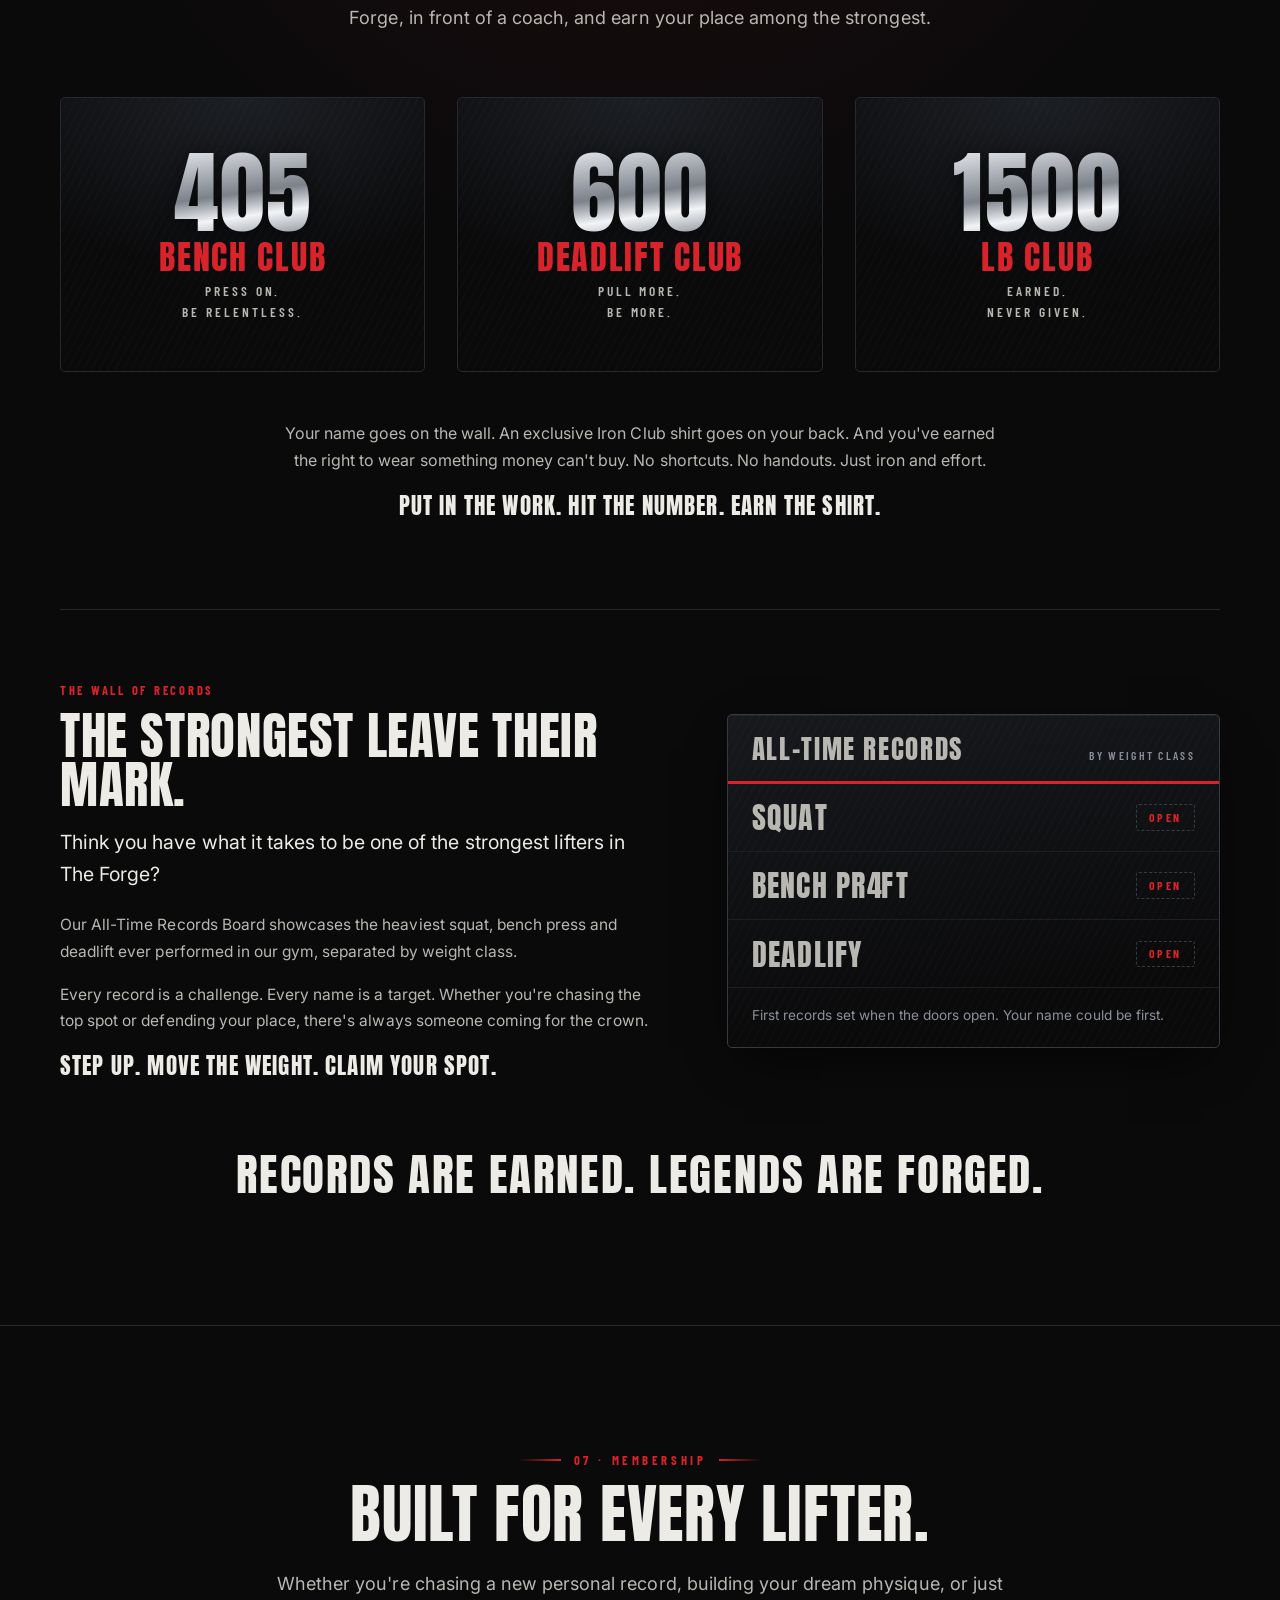
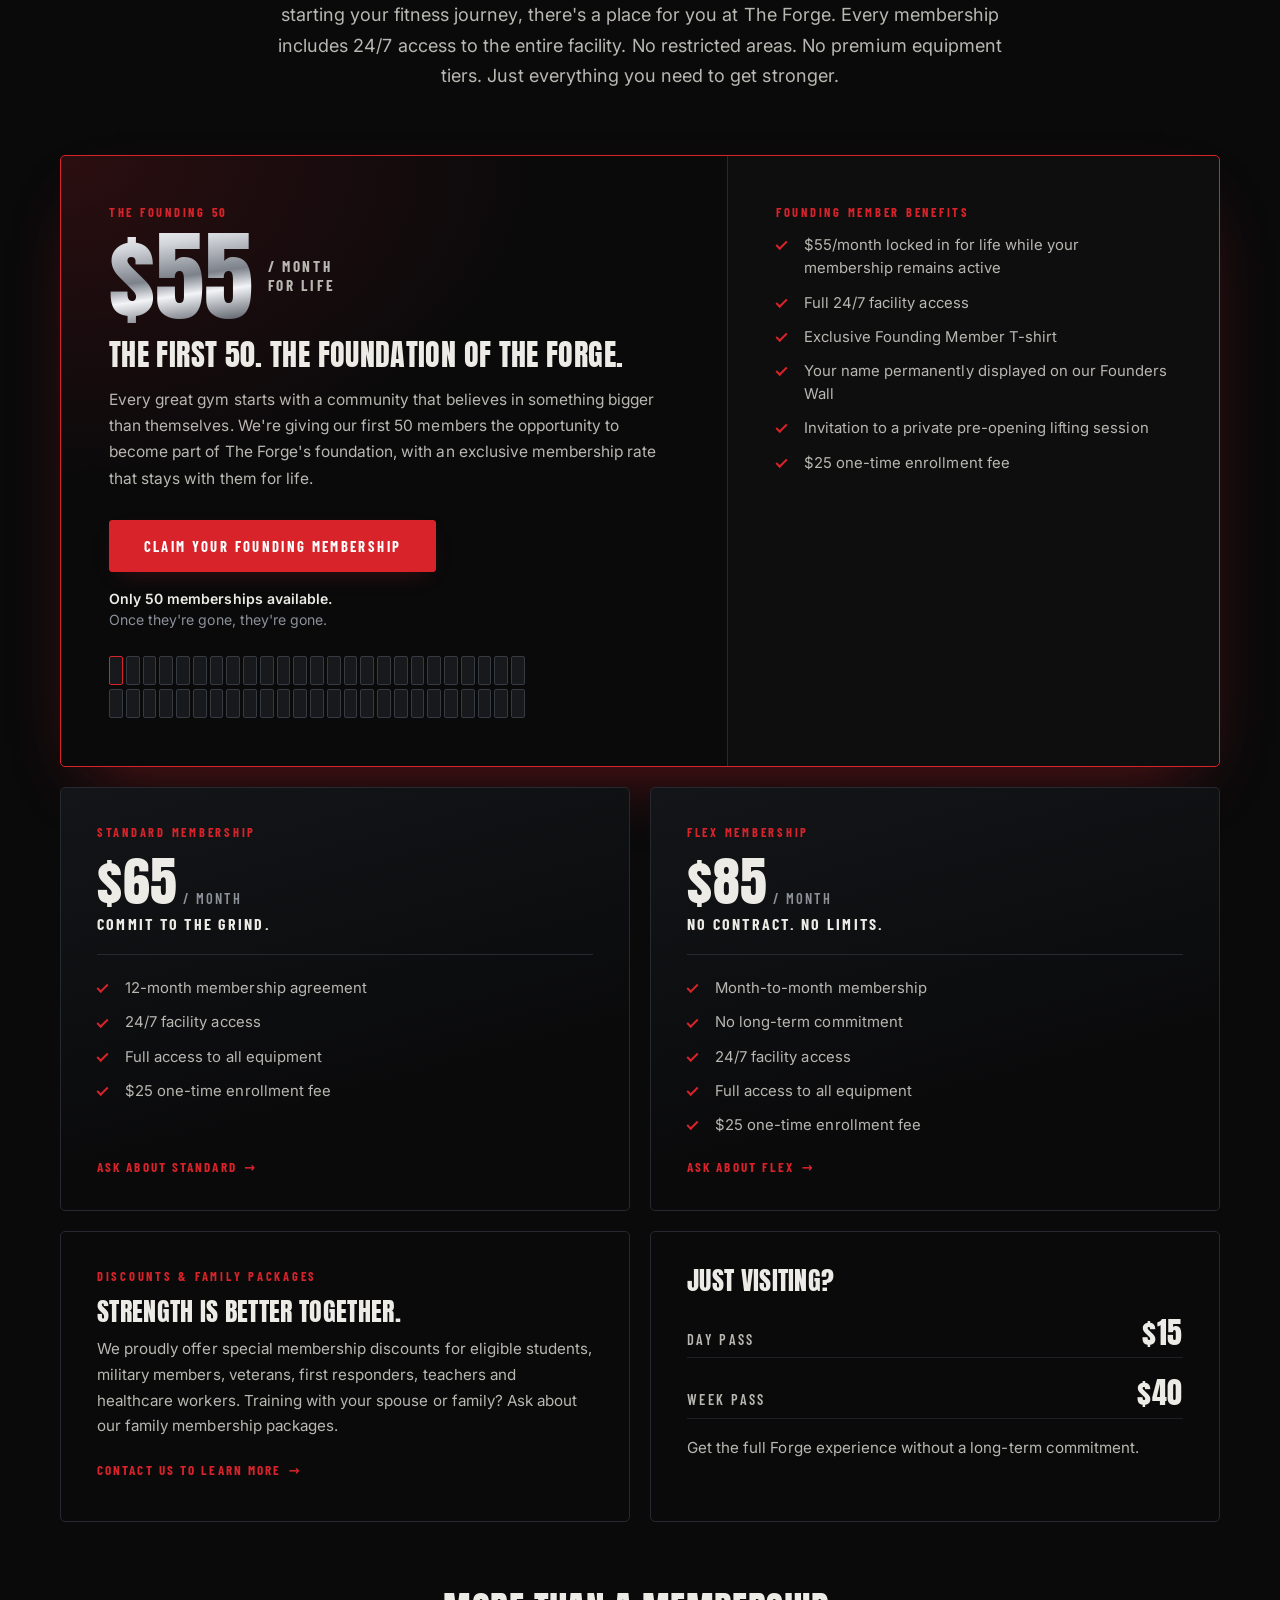
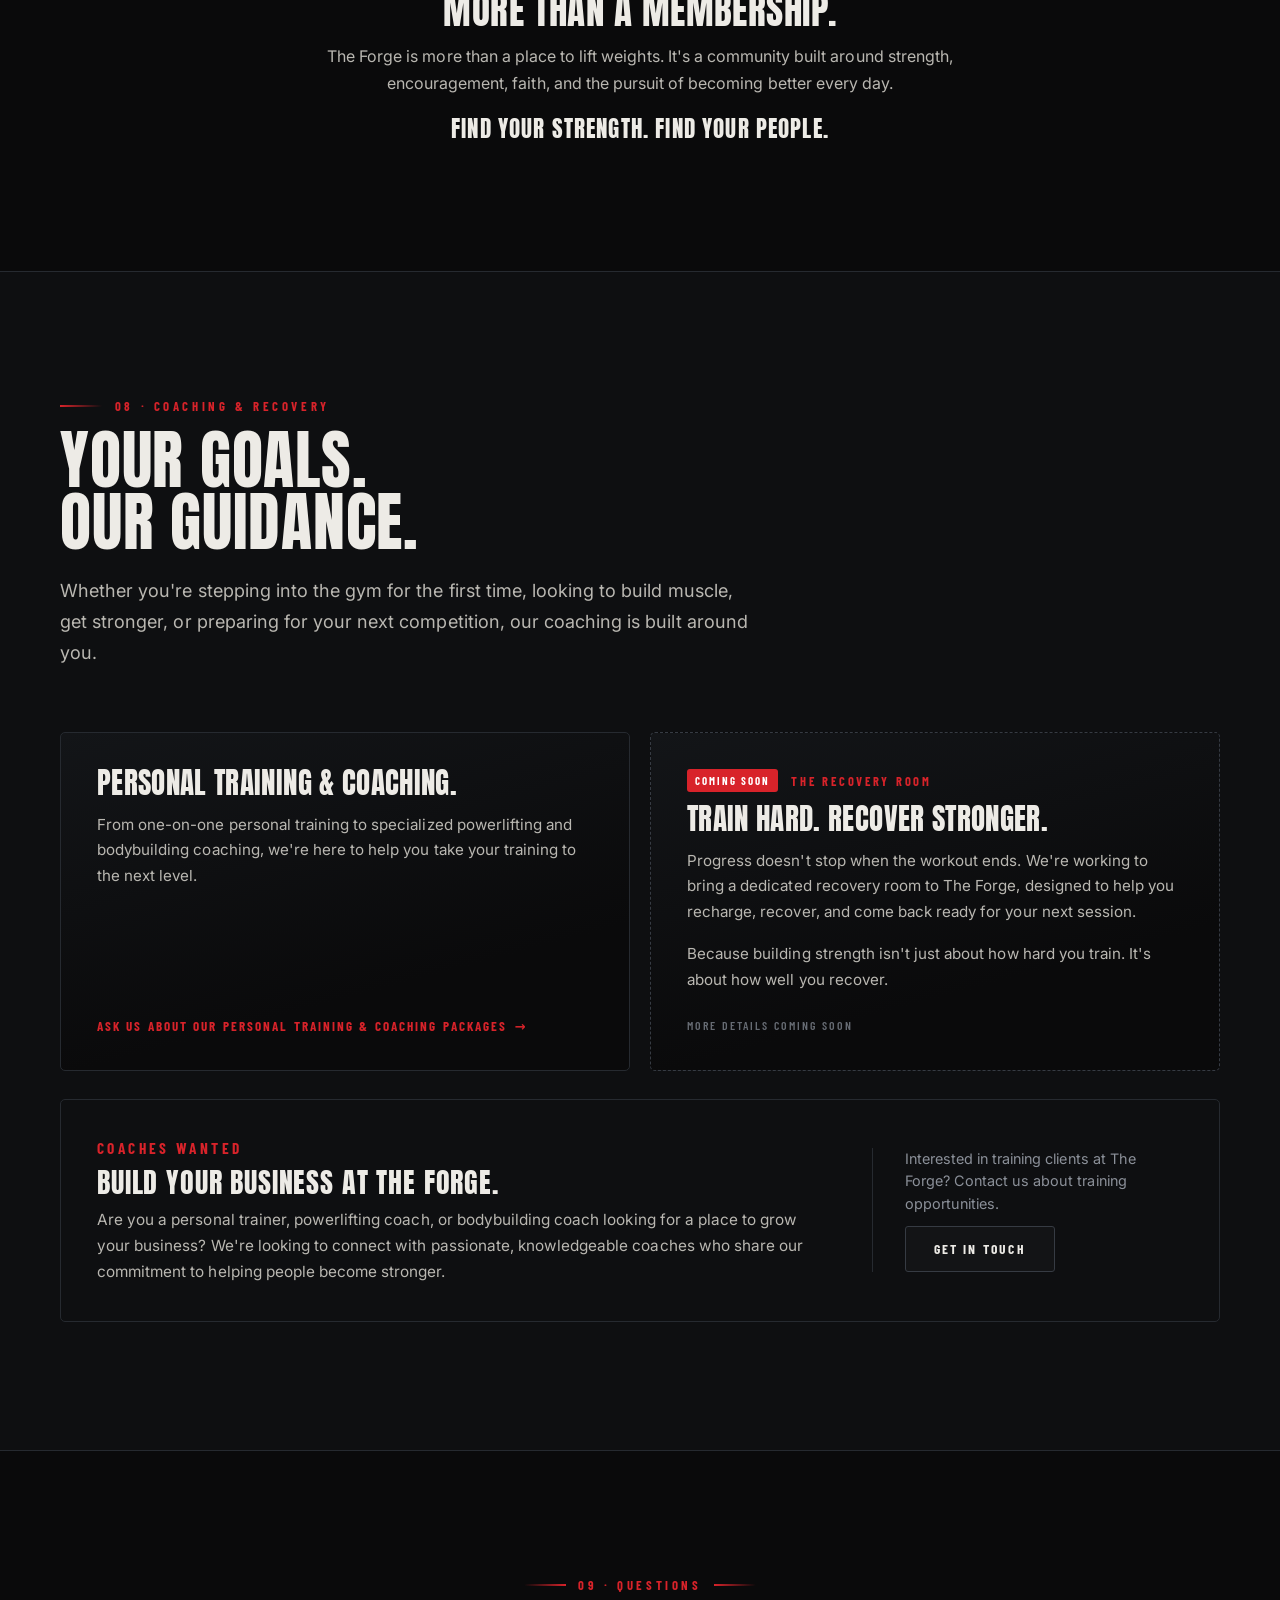
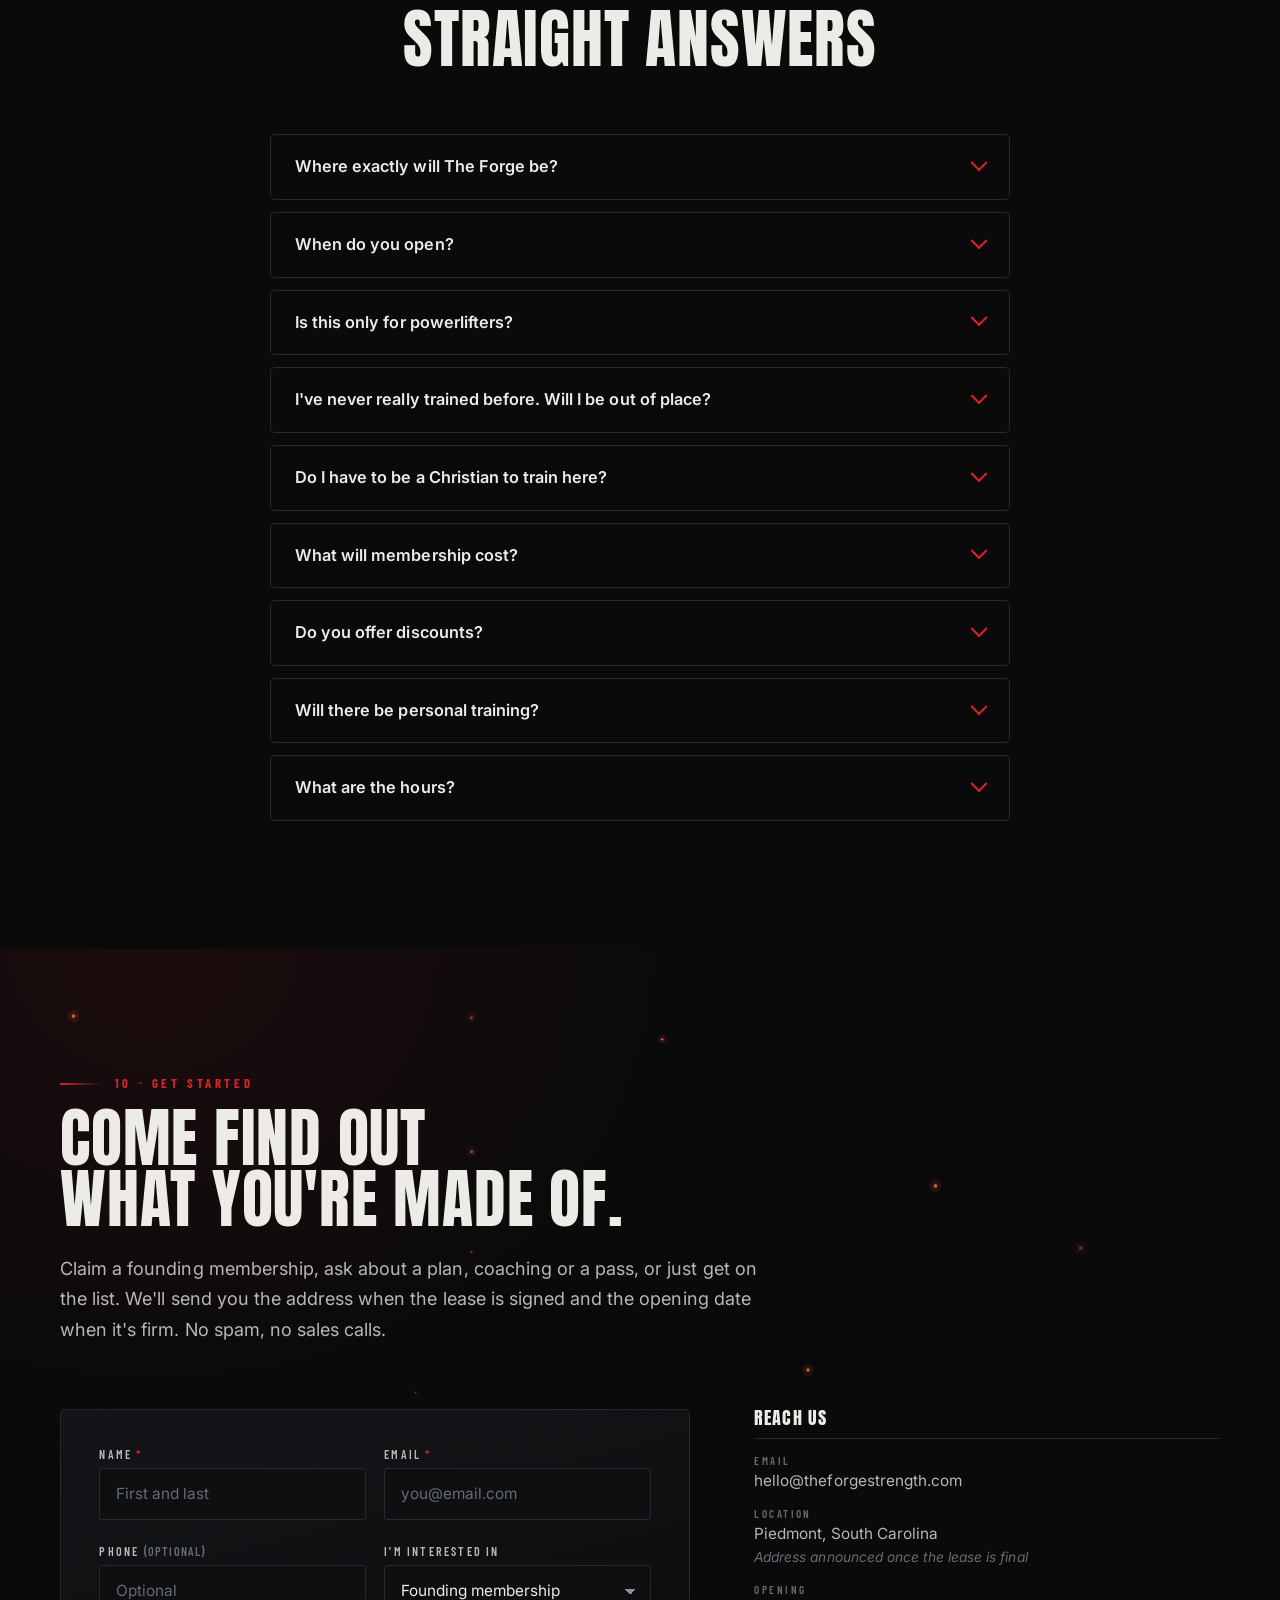
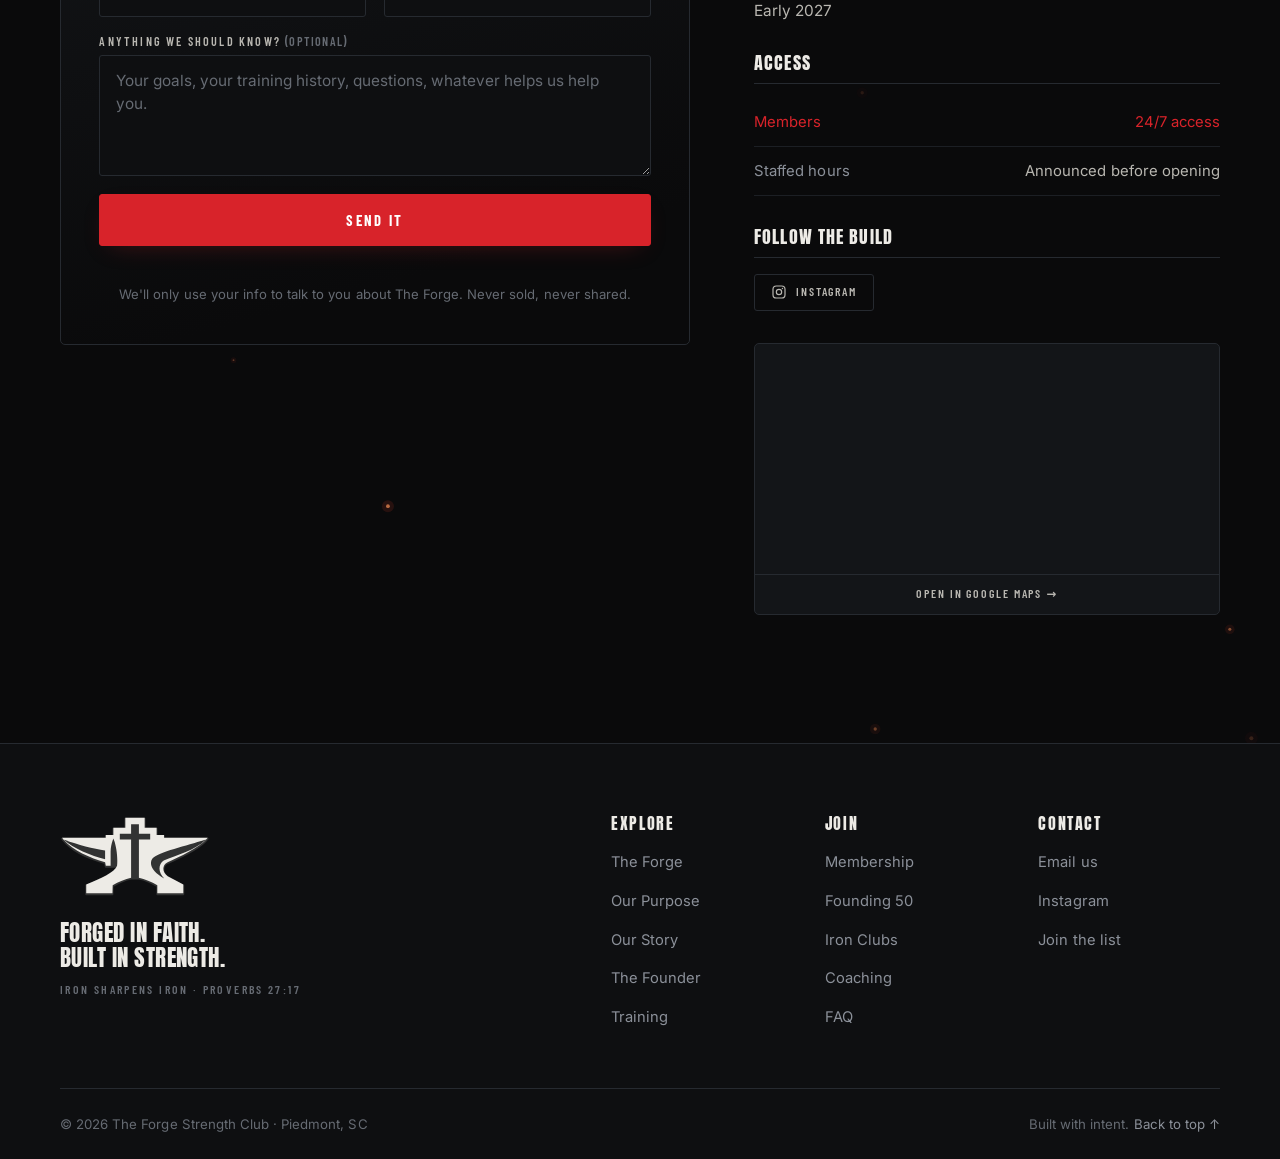
==== commit bd26f0b1: "replace equipment list with photo tile grid and add photo viewer" ====
--- a/index.html
+++ b/index.html
@@ -557,17 +557,70 @@
           The Forge is being equipped for both.
         </p>
       </div>
-      <ul class="equipment__list">
-        <li class="reveal">Dedicated powerlifting section</li>
-        <li class="reveal" data-delay="1">Combo racks</li>
-        <li class="reveal" data-delay="1">Rogue power racks</li>
-        <li class="reveal" data-delay="2">Calibrated kilo plates</li>
-        <li class="reveal" data-delay="2">Competition &amp; specialty bars</li>
-        <li class="reveal" data-delay="3">Dumbbells through 150 lb</li>
-        <li class="reveal" data-delay="3">Full bodybuilding machine selection</li>
-        <li class="reveal" data-delay="4">Cable stations</li>
-        <li class="reveal" data-delay="4">Hack squat, leg press &amp; Smith machine</li>
-        <li class="reveal" data-delay="5">Turf lane</li>
+      <!-- Equipment tiles. To add a photo, replace a tile's <span class="gear__ph">…</span>
+           with <img src="assets/img/gear/combo-racks.webp" alt="Combo racks on the gym floor" loading="lazy">.
+           Tiles with a photo open it full size when clicked; tiles without one stay as placeholders. -->
+      <ul class="gear-grid">
+        <li class="gear reveal">
+          <button class="gear__btn" type="button" tabindex="-1">
+            <span class="gear__media"><span class="gear__ph" aria-hidden="true"><svg viewBox="-6 -6 652 366"><use href="#forge-mark"></use></svg></span></span>
+            <span class="gear__name">Dedicated powerlifting section</span>
+          </button>
+        </li>
+        <li class="gear reveal" data-delay="1">
+          <button class="gear__btn" type="button" tabindex="-1">
+            <span class="gear__media"><span class="gear__ph" aria-hidden="true"><svg viewBox="-6 -6 652 366"><use href="#forge-mark"></use></svg></span></span>
+            <span class="gear__name">Combo racks</span>
+          </button>
+        </li>
+        <li class="gear reveal" data-delay="2">
+          <button class="gear__btn" type="button" tabindex="-1">
+            <span class="gear__media"><span class="gear__ph" aria-hidden="true"><svg viewBox="-6 -6 652 366"><use href="#forge-mark"></use></svg></span></span>
+            <span class="gear__name">Rogue power racks</span>
+          </button>
+        </li>
+        <li class="gear reveal" data-delay="3">
+          <button class="gear__btn" type="button" tabindex="-1">
+            <span class="gear__media"><span class="gear__ph" aria-hidden="true"><svg viewBox="-6 -6 652 366"><use href="#forge-mark"></use></svg></span></span>
+            <span class="gear__name">Calibrated kilo plates</span>
+          </button>
+        </li>
+        <li class="gear reveal" data-delay="4">
+          <button class="gear__btn" type="button" tabindex="-1">
+            <span class="gear__media"><span class="gear__ph" aria-hidden="true"><svg viewBox="-6 -6 652 366"><use href="#forge-mark"></use></svg></span></span>
+            <span class="gear__name">Competition &amp; specialty bars</span>
+          </button>
+        </li>
+        <li class="gear reveal">
+          <button class="gear__btn" type="button" tabindex="-1">
+            <span class="gear__media"><span class="gear__ph" aria-hidden="true"><svg viewBox="-6 -6 652 366"><use href="#forge-mark"></use></svg></span></span>
+            <span class="gear__name">Dumbbells through 150&nbsp;lb</span>
+          </button>
+        </li>
+        <li class="gear reveal" data-delay="1">
+          <button class="gear__btn" type="button" tabindex="-1">
+            <span class="gear__media"><span class="gear__ph" aria-hidden="true"><svg viewBox="-6 -6 652 366"><use href="#forge-mark"></use></svg></span></span>
+            <span class="gear__name">Full bodybuilding machine selection</span>
+          </button>
+        </li>
+        <li class="gear reveal" data-delay="2">
+          <button class="gear__btn" type="button" tabindex="-1">
+            <span class="gear__media"><span class="gear__ph" aria-hidden="true"><svg viewBox="-6 -6 652 366"><use href="#forge-mark"></use></svg></span></span>
+            <span class="gear__name">Cable stations</span>
+          </button>
+        </li>
+        <li class="gear reveal" data-delay="3">
+          <button class="gear__btn" type="button" tabindex="-1">
+            <span class="gear__media"><span class="gear__ph" aria-hidden="true"><svg viewBox="-6 -6 652 366"><use href="#forge-mark"></use></svg></span></span>
+            <span class="gear__name">Hack squat, leg press &amp; Smith machine</span>
+          </button>
+        </li>
+        <li class="gear reveal" data-delay="4">
+          <button class="gear__btn" type="button" tabindex="-1">
+            <span class="gear__media"><span class="gear__ph" aria-hidden="true"><svg viewBox="-6 -6 652 366"><use href="#forge-mark"></use></svg></span></span>
+            <span class="gear__name">Turf lane</span>
+          </button>
+        </li>
       </ul>
     </div>
   </div>
@@ -1117,6 +1170,16 @@
     </div>
   </div>
 </footer>
+
+<dialog class="viewer" id="viewer" aria-label="Equipment photo">
+  <figure class="viewer__fig">
+    <img class="viewer__img" alt="">
+    <figcaption class="viewer__cap"></figcaption>
+  </figure>
+  <button class="viewer__close" type="button" aria-label="Close photo">
+    <svg viewBox="0 0 24 24" aria-hidden="true"><path d="M6 6l12 12M18 6L6 18"/></svg>
+  </button>
+</dialog>
 
 <!-- ═══════════════════ SVG SPRITE ═══════════════════ -->
 <svg class="sprite" aria-hidden="true" focusable="false" width="0" height="0" style="position:absolute">
--- a/assets/css/styles.css
+++ b/assets/css/styles.css
@@ -1101,27 +1101,116 @@
 .equipment__head { margin-bottom: 2rem; }
 .equipment__title { margin-bottom: .6rem; font-size: clamp(1.5rem, 2.6vw, 2rem); }
 .equipment__head p { color: var(--smoke); font-size: .97rem; }
-.equipment__list {
-  display: grid;
-  grid-template-columns: repeat(auto-fill, minmax(255px, 1fr));
-  gap: .1rem 2rem;
-}
-.equipment__list li {
+/* Equipment tiles: photo (or placeholder) with a caption underneath. */
+.gear-grid {
+  display: grid;
+  grid-template-columns: repeat(5, 1fr);
+  gap: 1rem;
+}
+.gear { display: flex; }
+.gear__btn {
+  display: flex;
+  flex-direction: column;
+  width: 100%;
+  padding: 0;
+  border: var(--hair);
+  border-radius: var(--r-lg);
+  background: var(--ink);
+  color: inherit;
+  font: inherit;
+  text-align: left;
+  overflow: hidden;
+  cursor: default;
+  transition: border-color .3s, transform .35s var(--e-out);
+}
+.gear__media {
   position: relative;
-  padding: .8rem 0 .8rem 1.9rem;
-  border-bottom: 1px solid var(--steel-800);
+  display: block;
+  aspect-ratio: 4 / 3;
+  overflow: hidden;
+  background: var(--steel-900);
+}
+.gear__media img {
+  width: 100%; height: 100%;
+  object-fit: cover;
+  transition: transform .6s var(--e-out);
+}
+.gear__ph {
+  display: grid;
+  place-items: center;
+  height: 100%;
+  background:
+    repeating-linear-gradient(135deg, rgba(255,255,255,.018) 0 2px, transparent 2px 10px),
+    linear-gradient(150deg, var(--steel-850), var(--steel-900));
+}
+.gear__ph svg { width: 42%; fill: var(--bone); opacity: .09; }
+.gear__name {
+  position: relative;
+  display: block;
+  flex: 1;
+  padding: .85rem 1rem 1rem 2.1rem;
+  border-top: 2px solid var(--steel-800);
   color: var(--bone-dim);
-  font-size: .93rem;
-}
-.equipment__list li::before {
+  font-size: .9rem;
+  line-height: 1.4;
+}
+.gear__name::before {
   content: "";
   position: absolute;
-  left: 0; top: 50%;
-  width: 8px; height: 8px;
-  margin-top: -4px;
+  left: 1rem;
+  /* first-line centre: padding-top + half of one line */
+  top: calc(.85rem + .7em - 3.5px);
+  width: 7px; height: 7px;
   background: var(--ember);
   transform: rotate(45deg);
 }
+/* Only tiles that actually have a photo are clickable. */
+.gear.has-photo .gear__btn { cursor: zoom-in; }
+.gear.has-photo .gear__btn:hover { border-color: var(--steel-600); transform: translateY(-3px); }
+.gear.has-photo .gear__btn:hover img { transform: scale(1.04); }
+.gear.has-photo .gear__btn:hover .gear__name { color: var(--bone); }
+.gear__btn:focus-visible { outline: 2px solid var(--ember); outline-offset: 2px; }
+
+/* Full-size photo viewer */
+.viewer {
+  max-width: min(92vw, 1100px);
+  max-height: 92vh;
+  padding: 0;
+  border: var(--hair);
+  border-radius: var(--r-lg);
+  background: var(--ink);
+  color: var(--bone);
+  overflow: visible;
+}
+.viewer::backdrop { background: rgba(0,0,0,.86); }
+.viewer__fig { margin: 0; }
+.viewer__img {
+  display: block;
+  max-width: 100%;
+  max-height: calc(92vh - 3.5rem);
+  margin-inline: auto;
+  object-fit: contain;
+}
+.viewer__cap {
+  padding: .9rem 1.1rem;
+  font: 700 .82rem/1.3 var(--f-cond);
+  letter-spacing: .16em;
+  text-transform: uppercase;
+}
+.viewer__close {
+  position: absolute;
+  top: -.9rem; right: -.9rem;
+  display: grid;
+  place-items: center;
+  width: 2.5rem; height: 2.5rem;
+  border: var(--hair);
+  border-radius: 50%;
+  background: var(--steel-900);
+  color: var(--bone);
+  cursor: pointer;
+}
+.viewer__close svg { width: 1.1rem; height: 1.1rem; fill: none; stroke: currentColor; stroke-width: 2.2; stroke-linecap: round; }
+.viewer__close:hover { border-color: var(--ember); }
 
 /* ── 16. Iron Clubs ────────────────────────────────────────────────────── */
 .clubs {
@@ -1944,6 +2033,7 @@
   /* Three pillars stay side by side here; they collapse at 940px instead. */
   .pillars--three { grid-template-columns: repeat(3, 1fr); }
   .cards      { grid-template-columns: repeat(2, 1fr); }
+  .gear-grid  { grid-template-columns: repeat(3, 1fr); }
   .nav__list  { gap: 1.15rem; }
   .nav__list a { font-size: .78rem; letter-spacing: .12em; }
 }
@@ -2141,6 +2231,10 @@
 @media (max-width: 560px) {
   .pillars    { grid-template-columns: 1fr; }
   .cards      { grid-template-columns: 1fr; }
+  .gear-grid  { grid-template-columns: repeat(2, 1fr); gap: .75rem; }
+  .gear__name { padding: .7rem .75rem .8rem 1.7rem; font-size: .84rem; }
+  .gear__name::before { left: .75rem; top: calc(.7rem + .7em - 3.5px); }
+  .viewer__close { top: .5rem; right: .5rem; }
   .site-footer__nav { grid-template-columns: repeat(2, 1fr); }
   .about__media-row { grid-template-columns: 1fr; }
   .brand__logo,
--- a/assets/css/fx.css
+++ b/assets/css/fx.css
@@ -1,5 +1,5 @@
 /* =========================================================================
-   THE FORGE STRENGTH CLUB — fx.css
+   THE FORGE STRENGTH CLUB: fx.css
    Decorative animation layer. Loaded after styles.css and paired with
    assets/js/fx.js. Every numbered block is independent: removing a block
    here and the block with the same number in fx.js removes that effect and
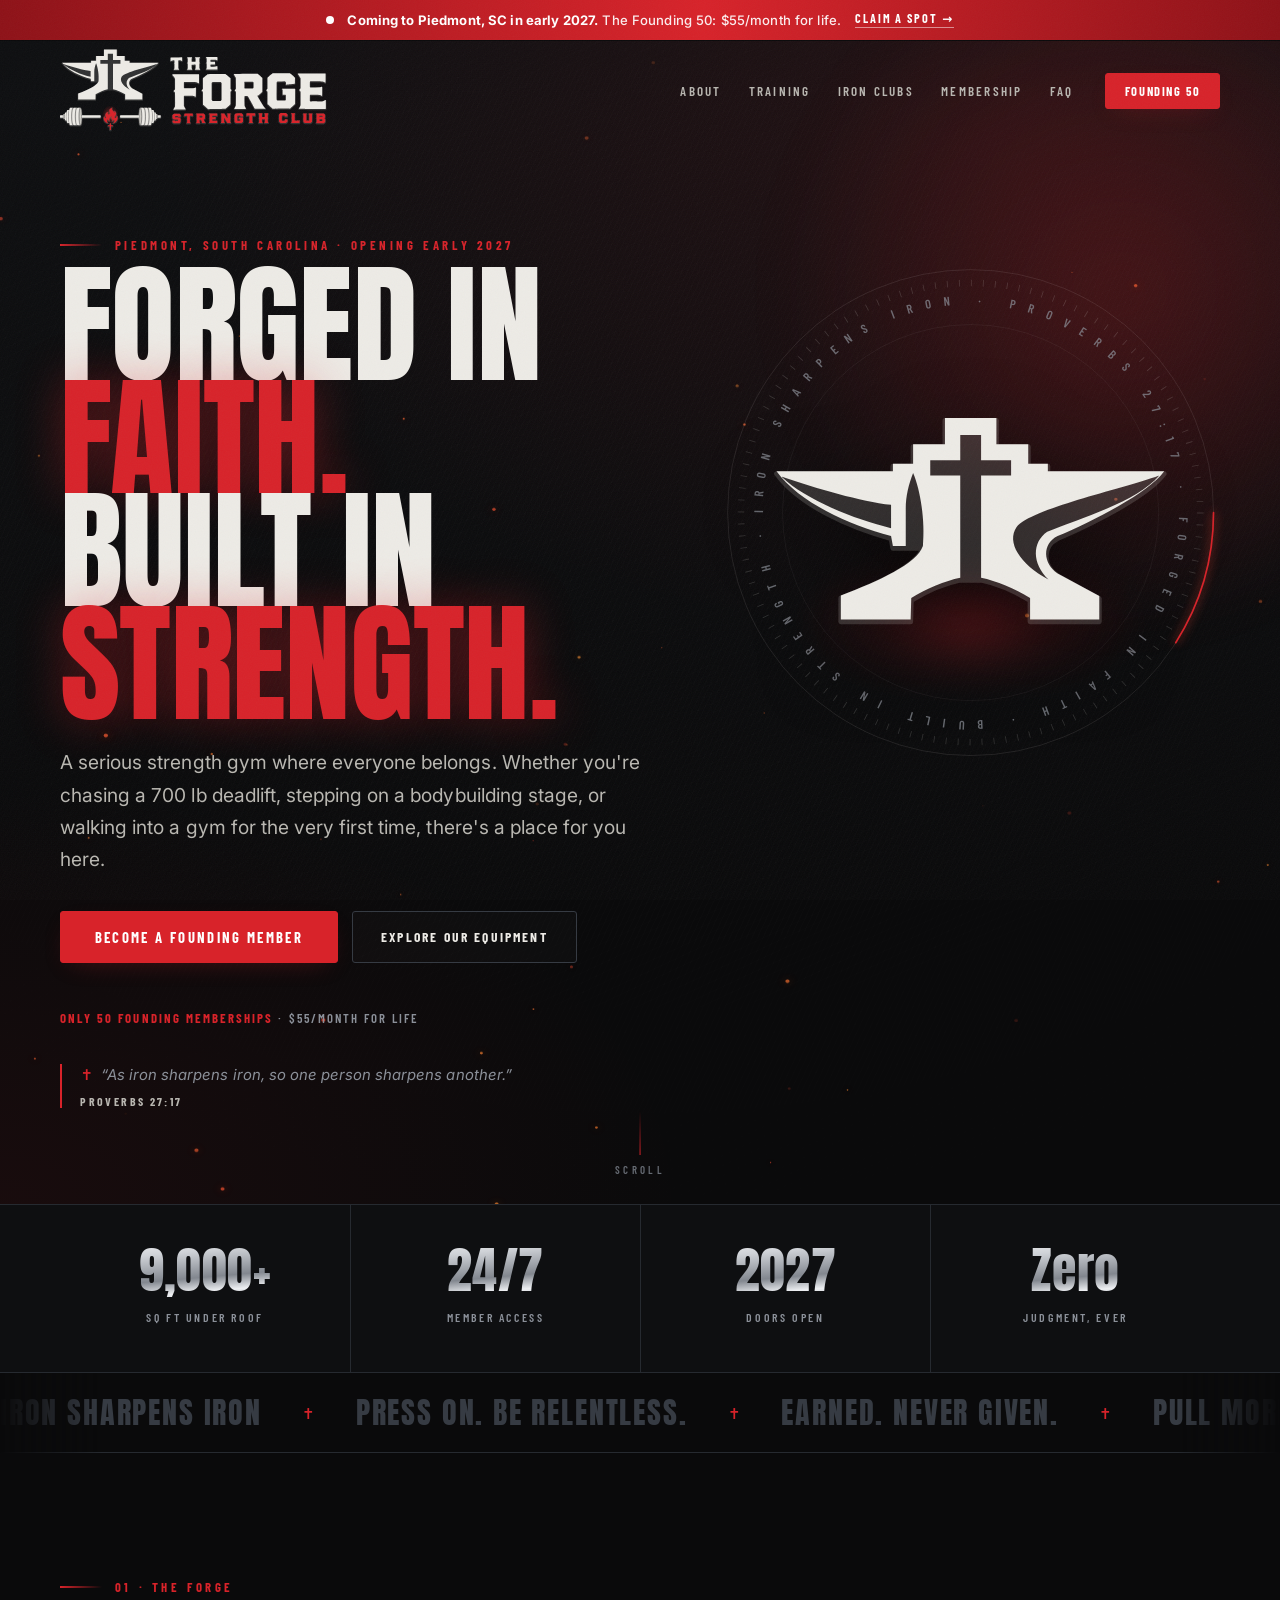
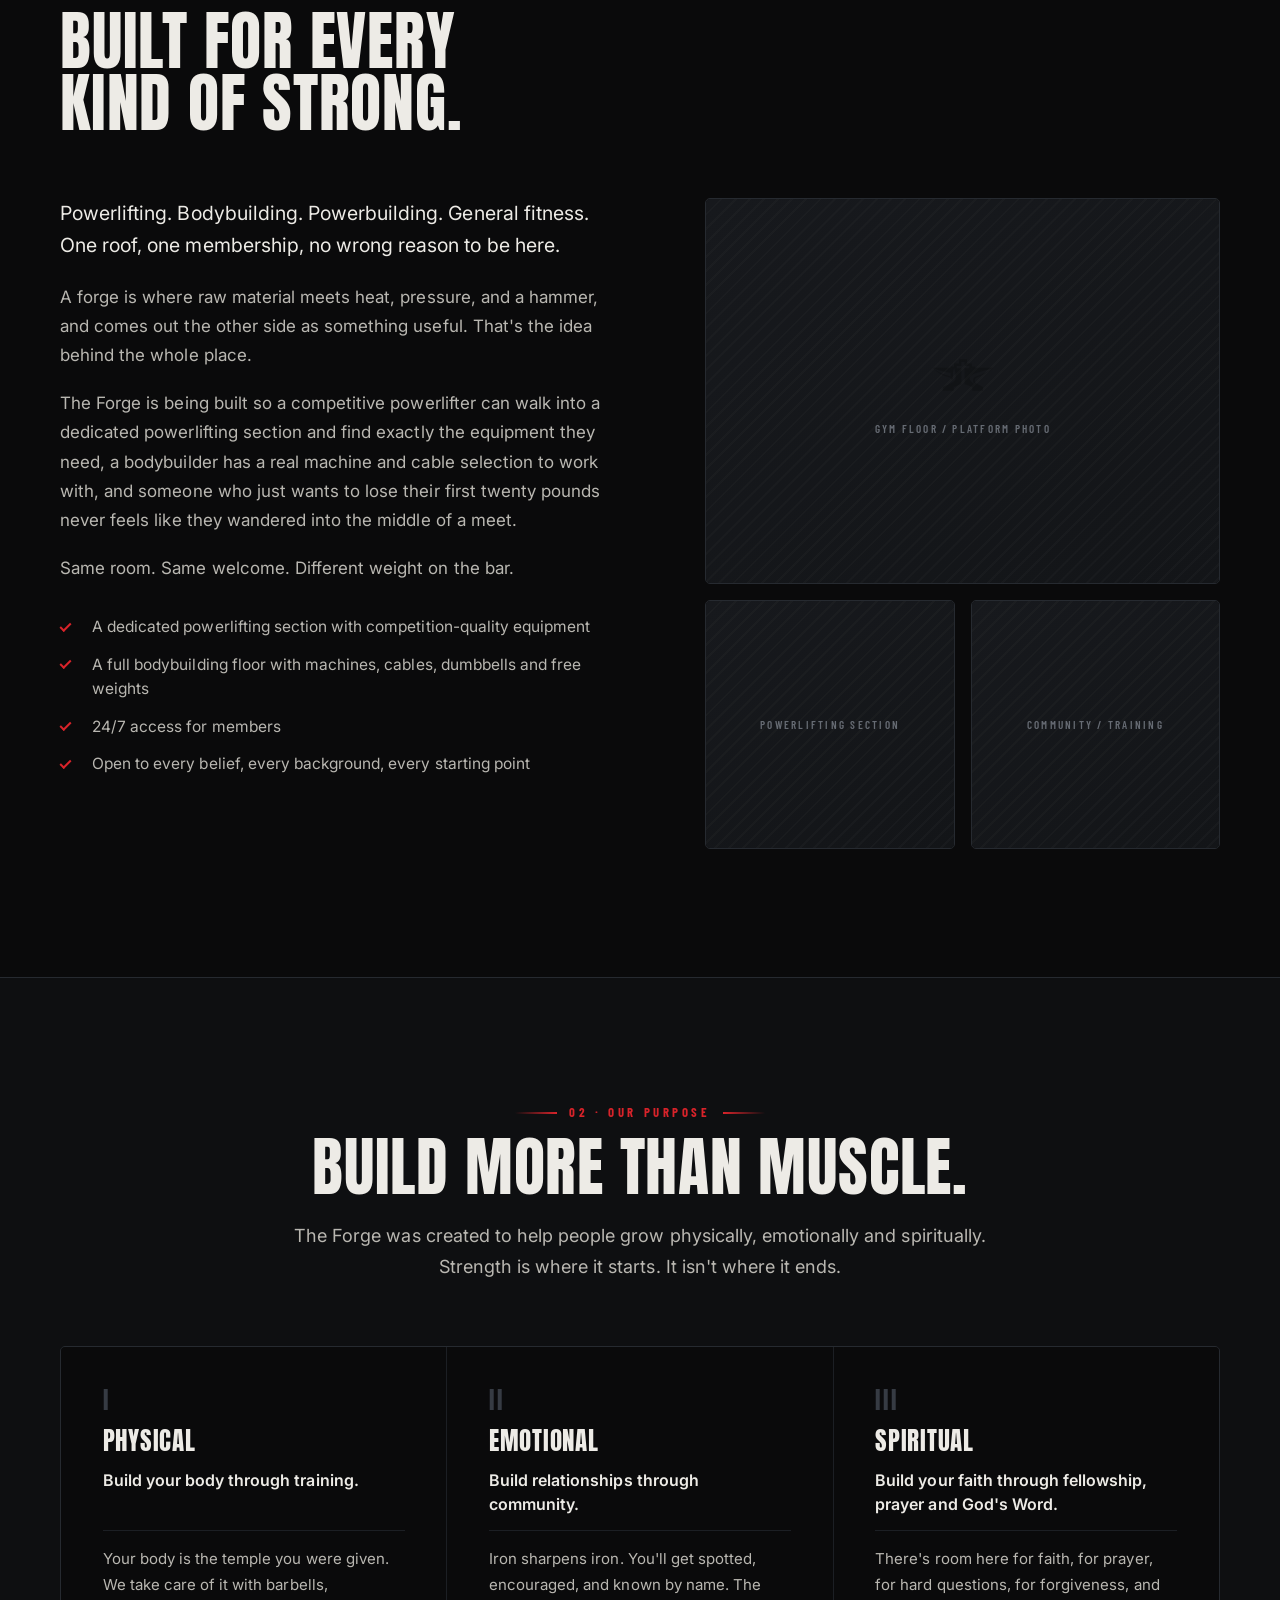
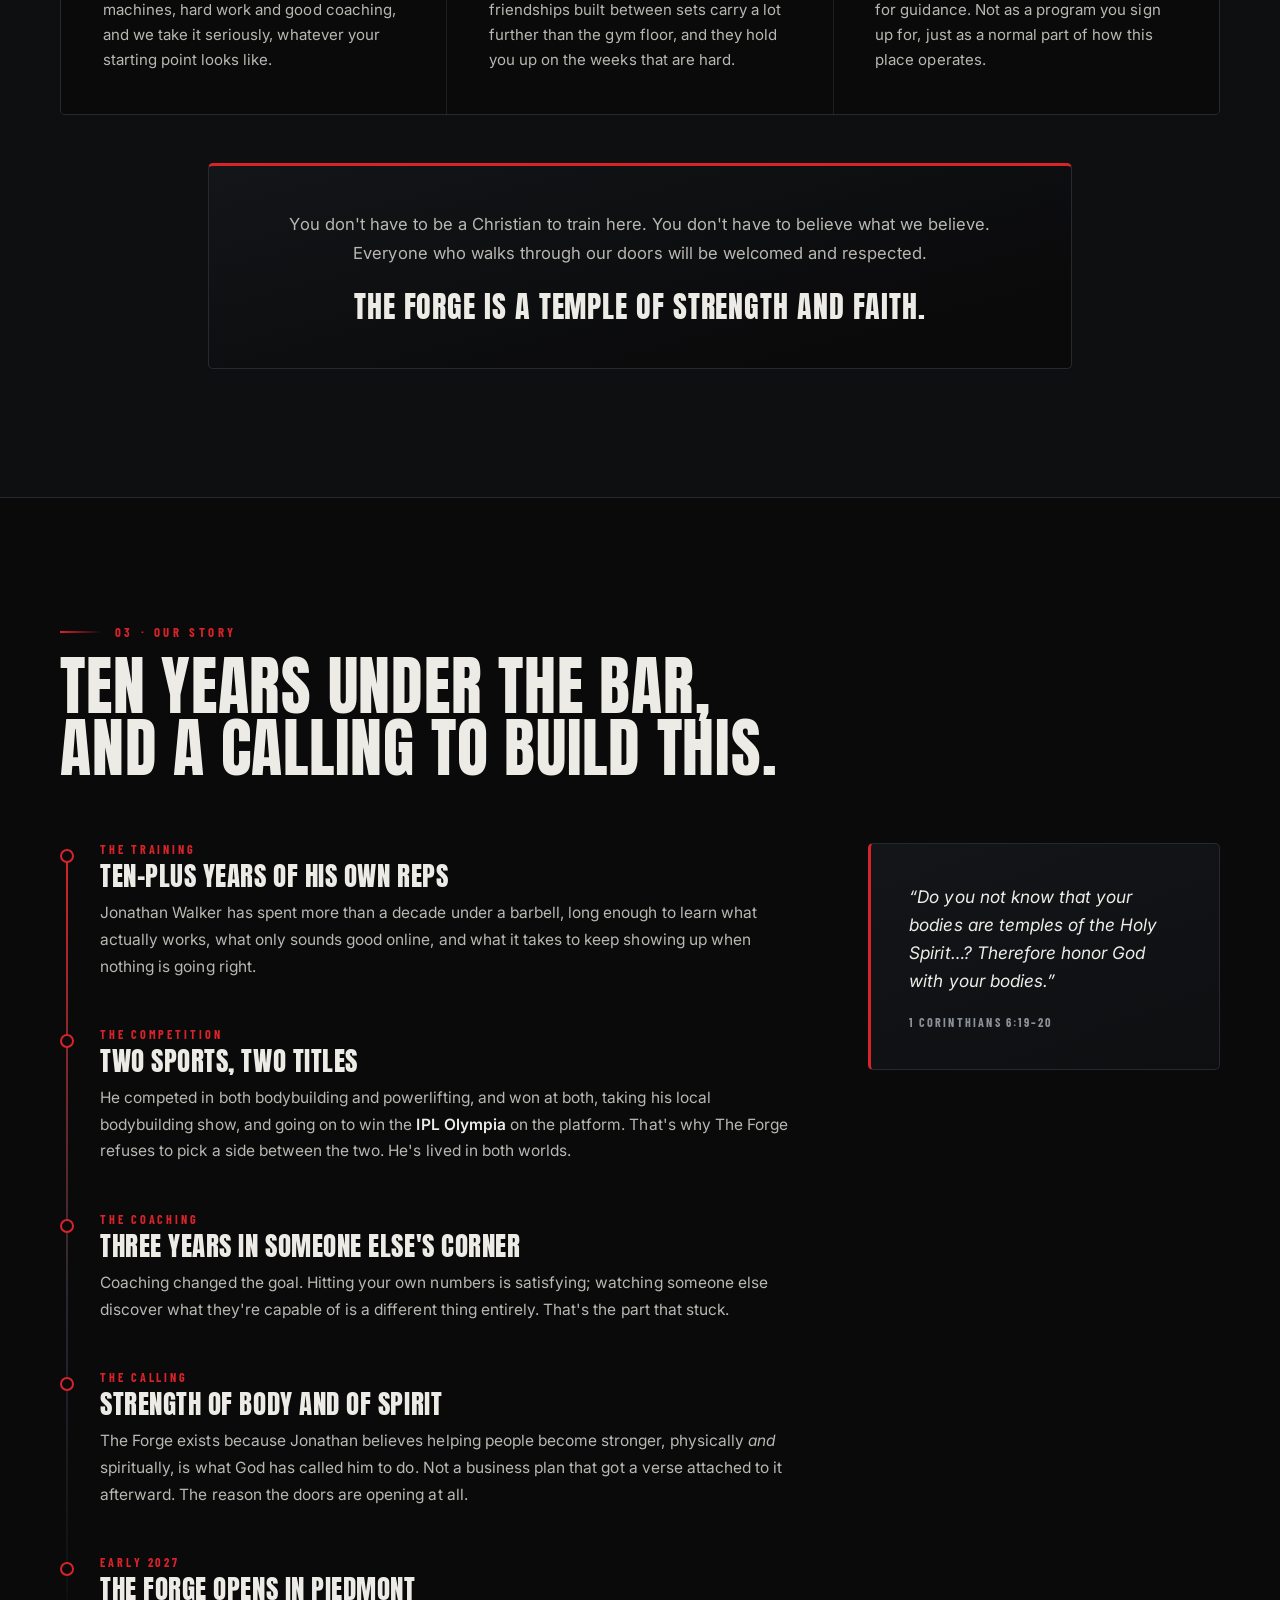
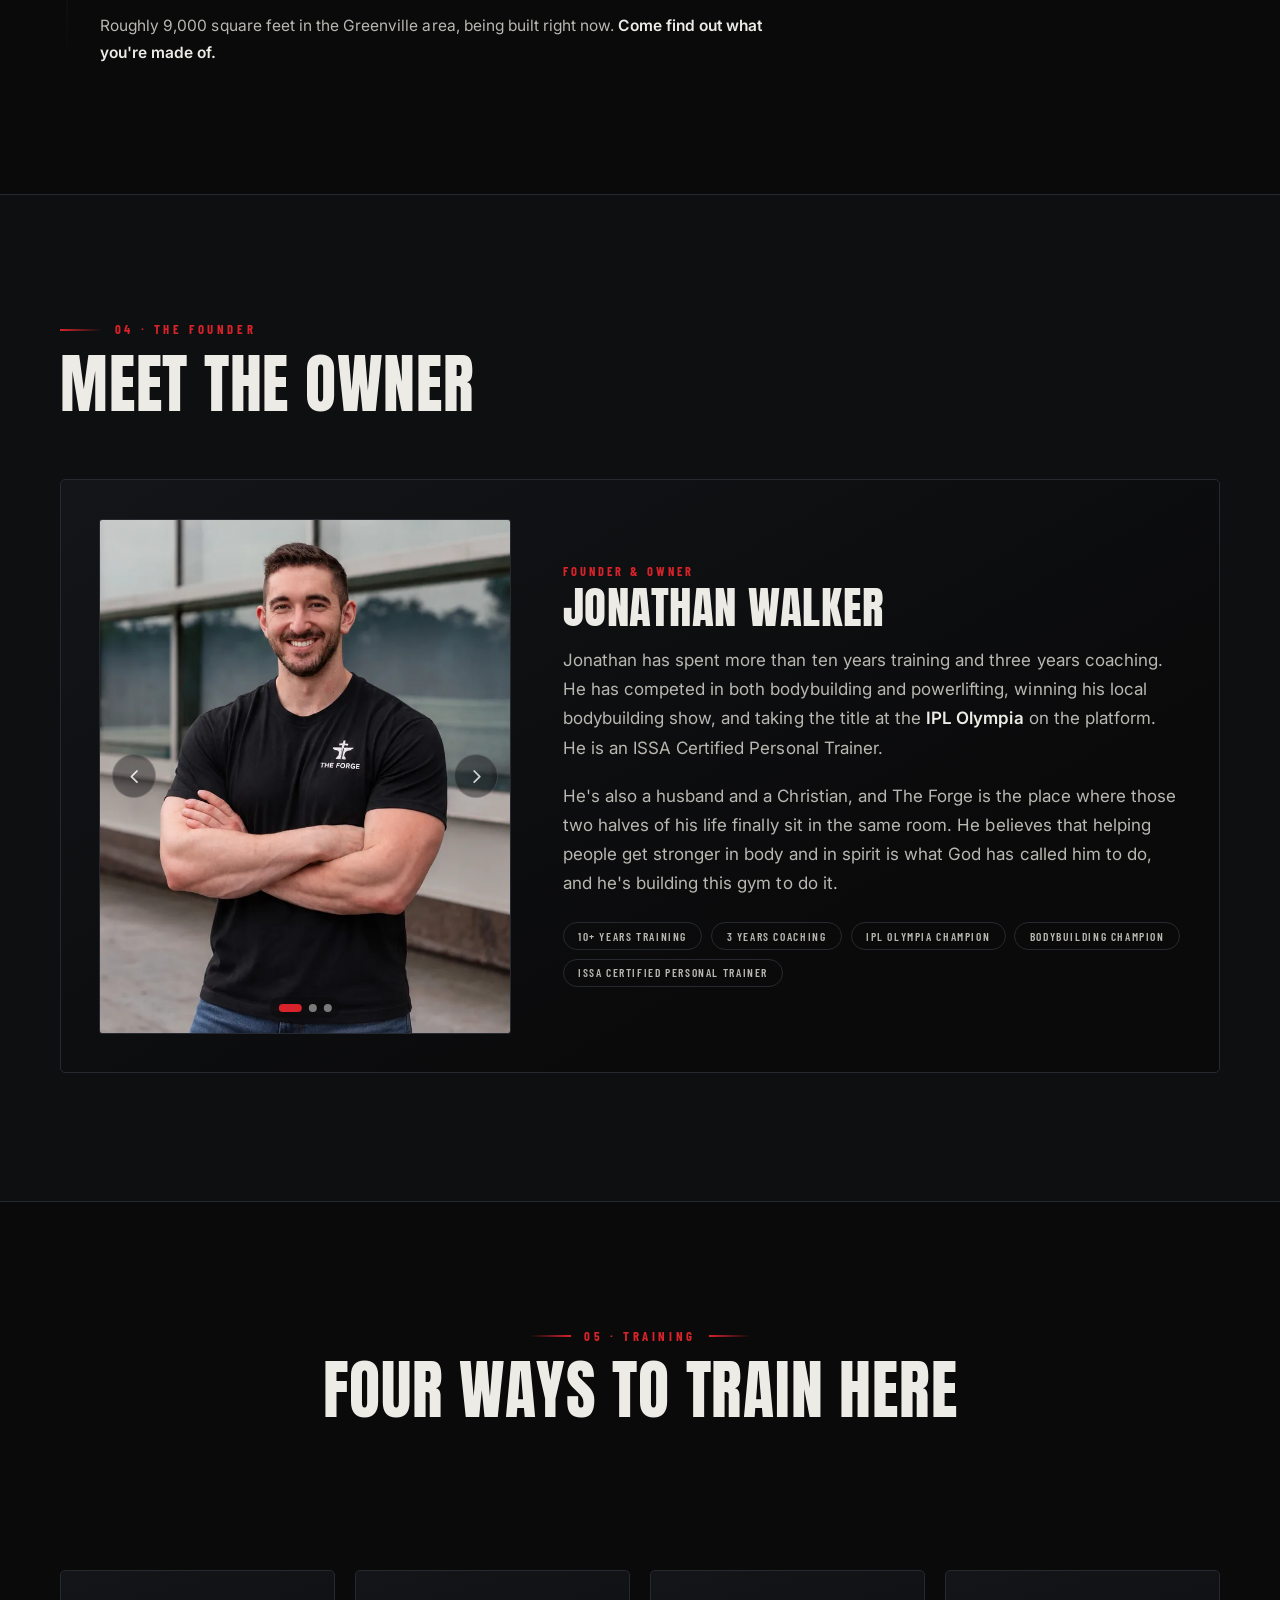
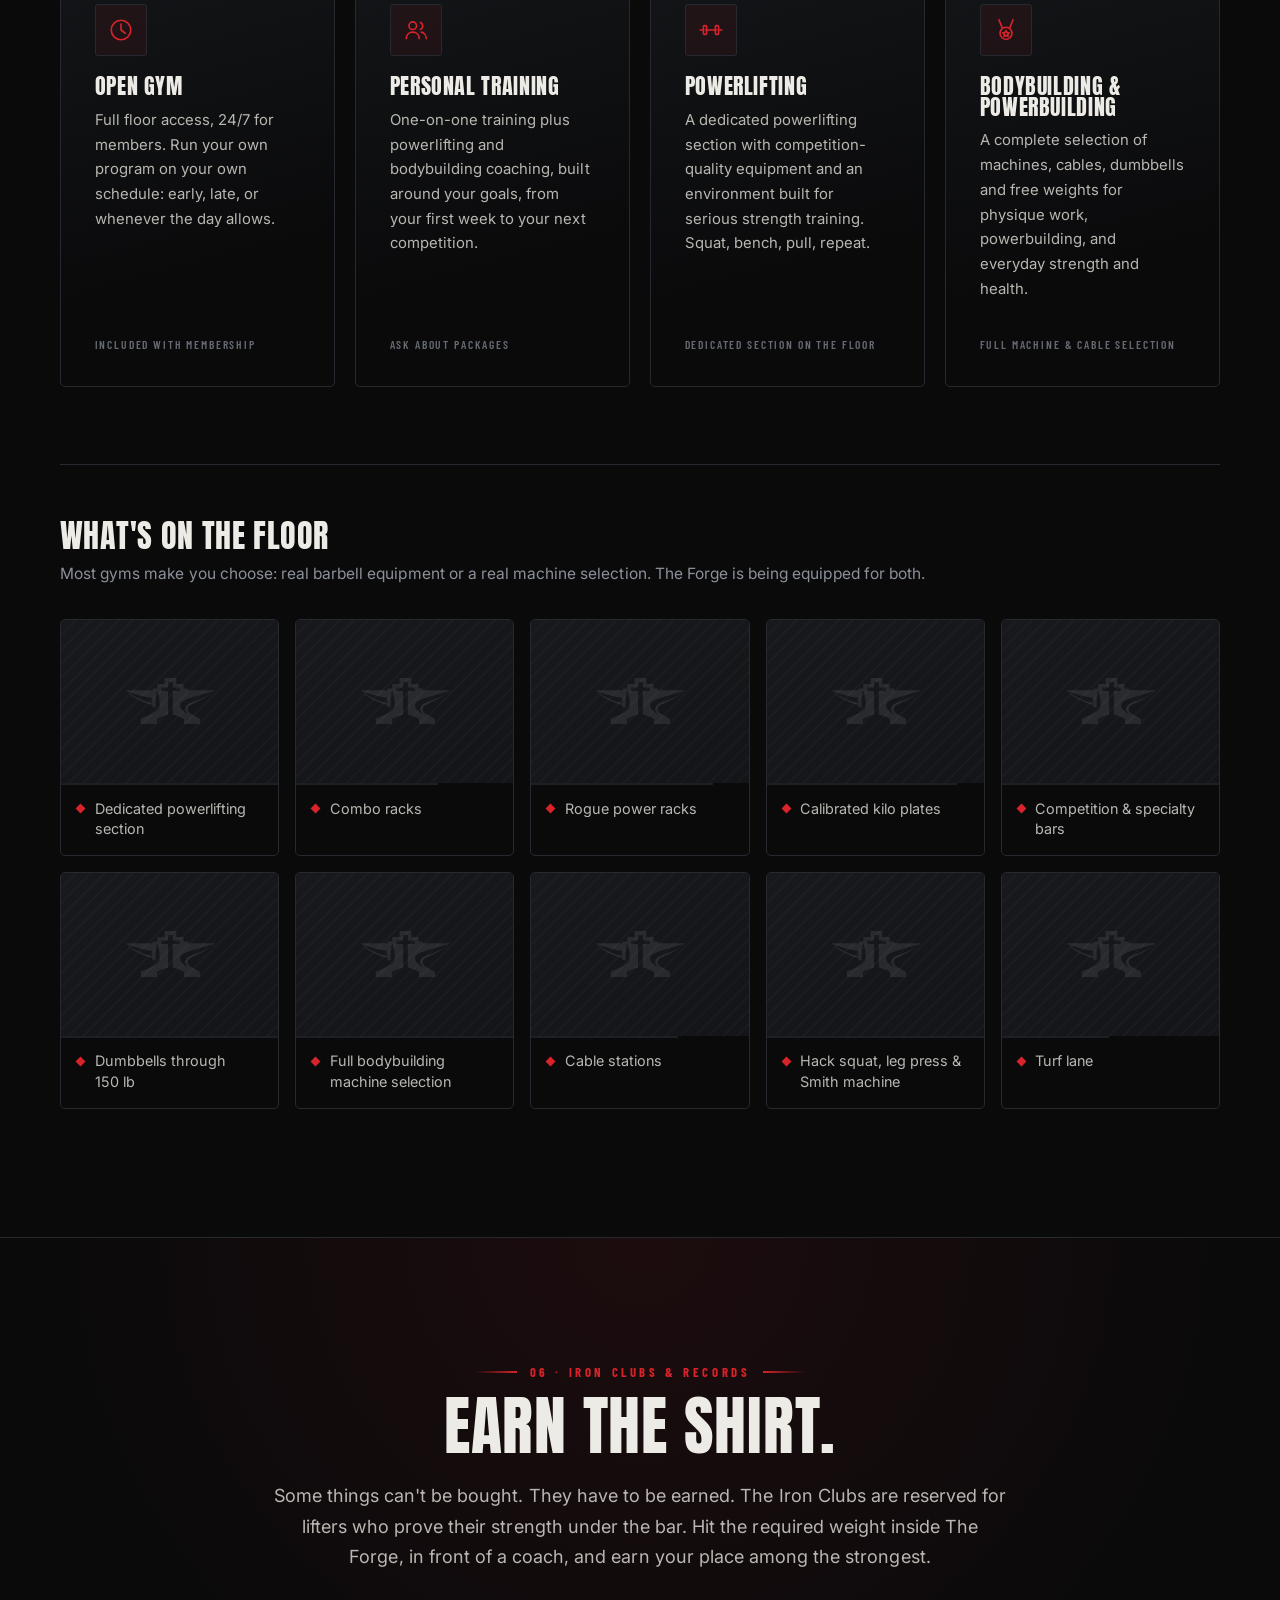
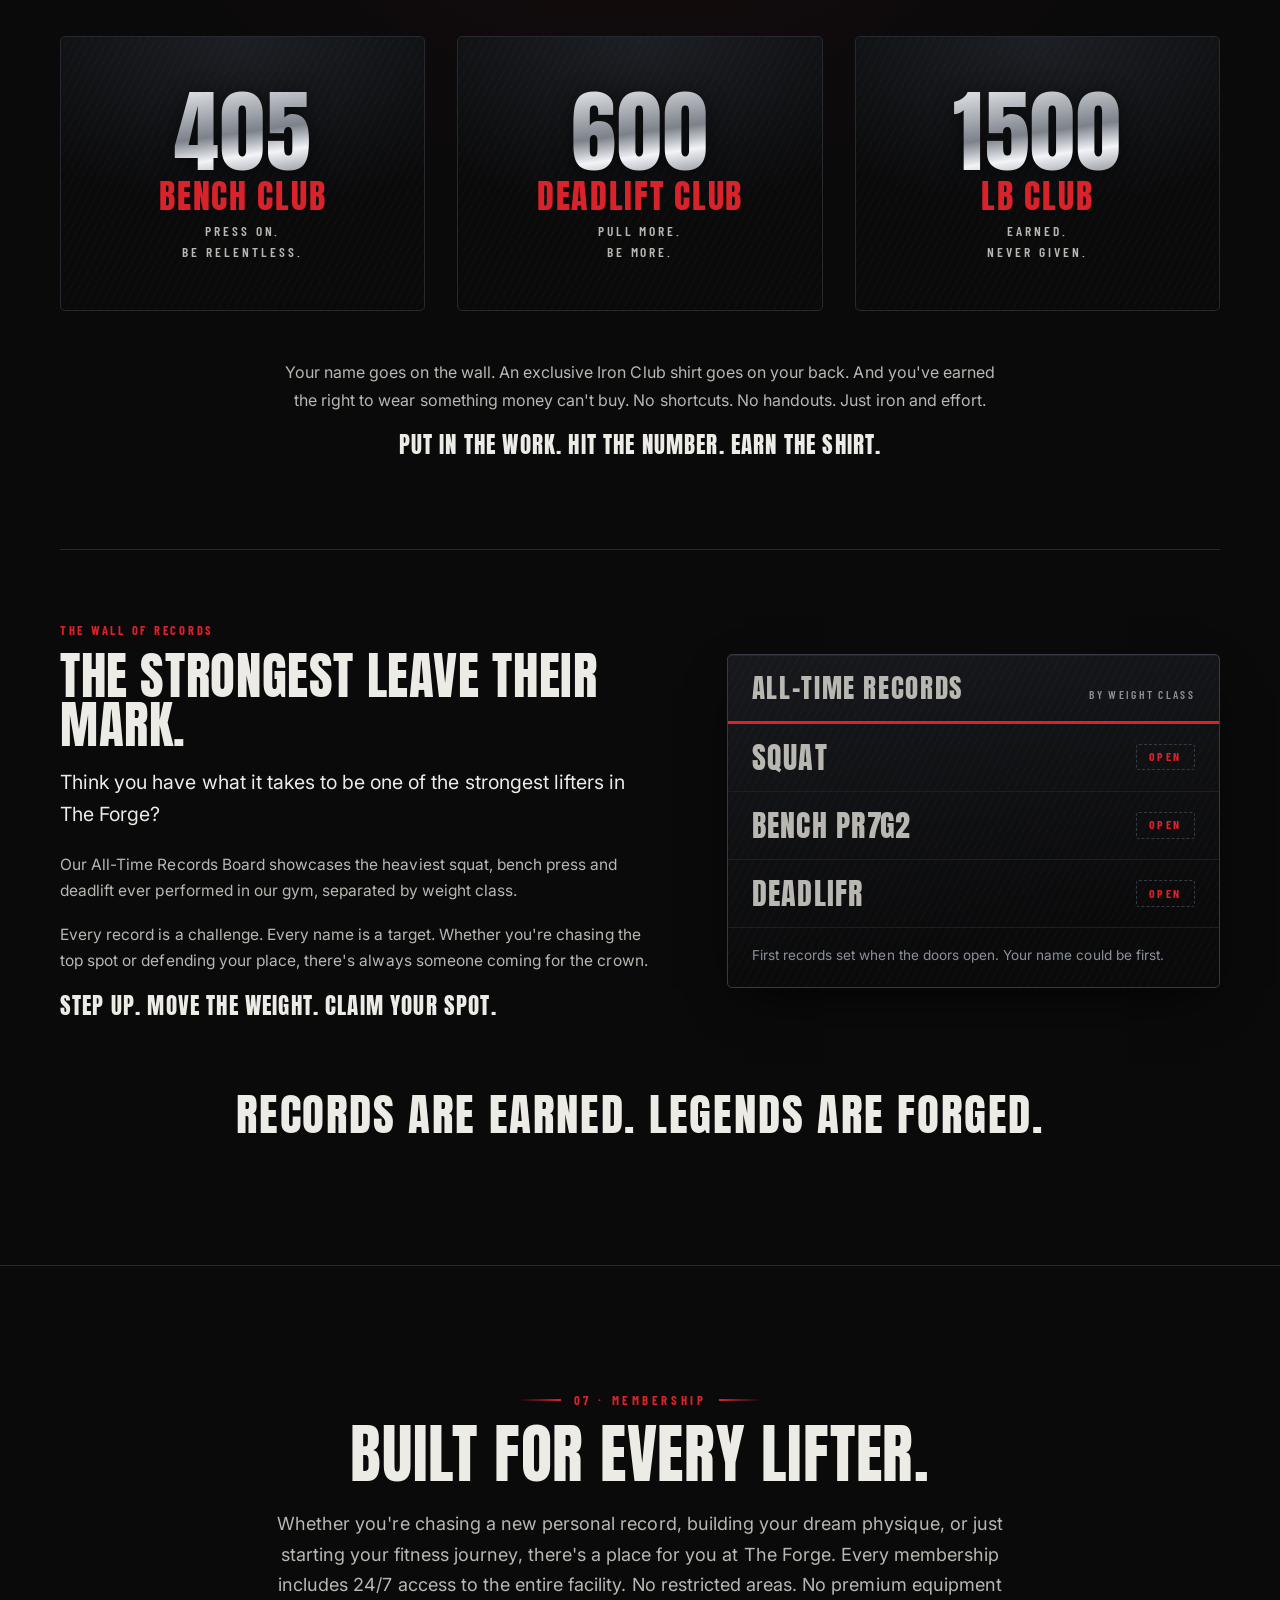
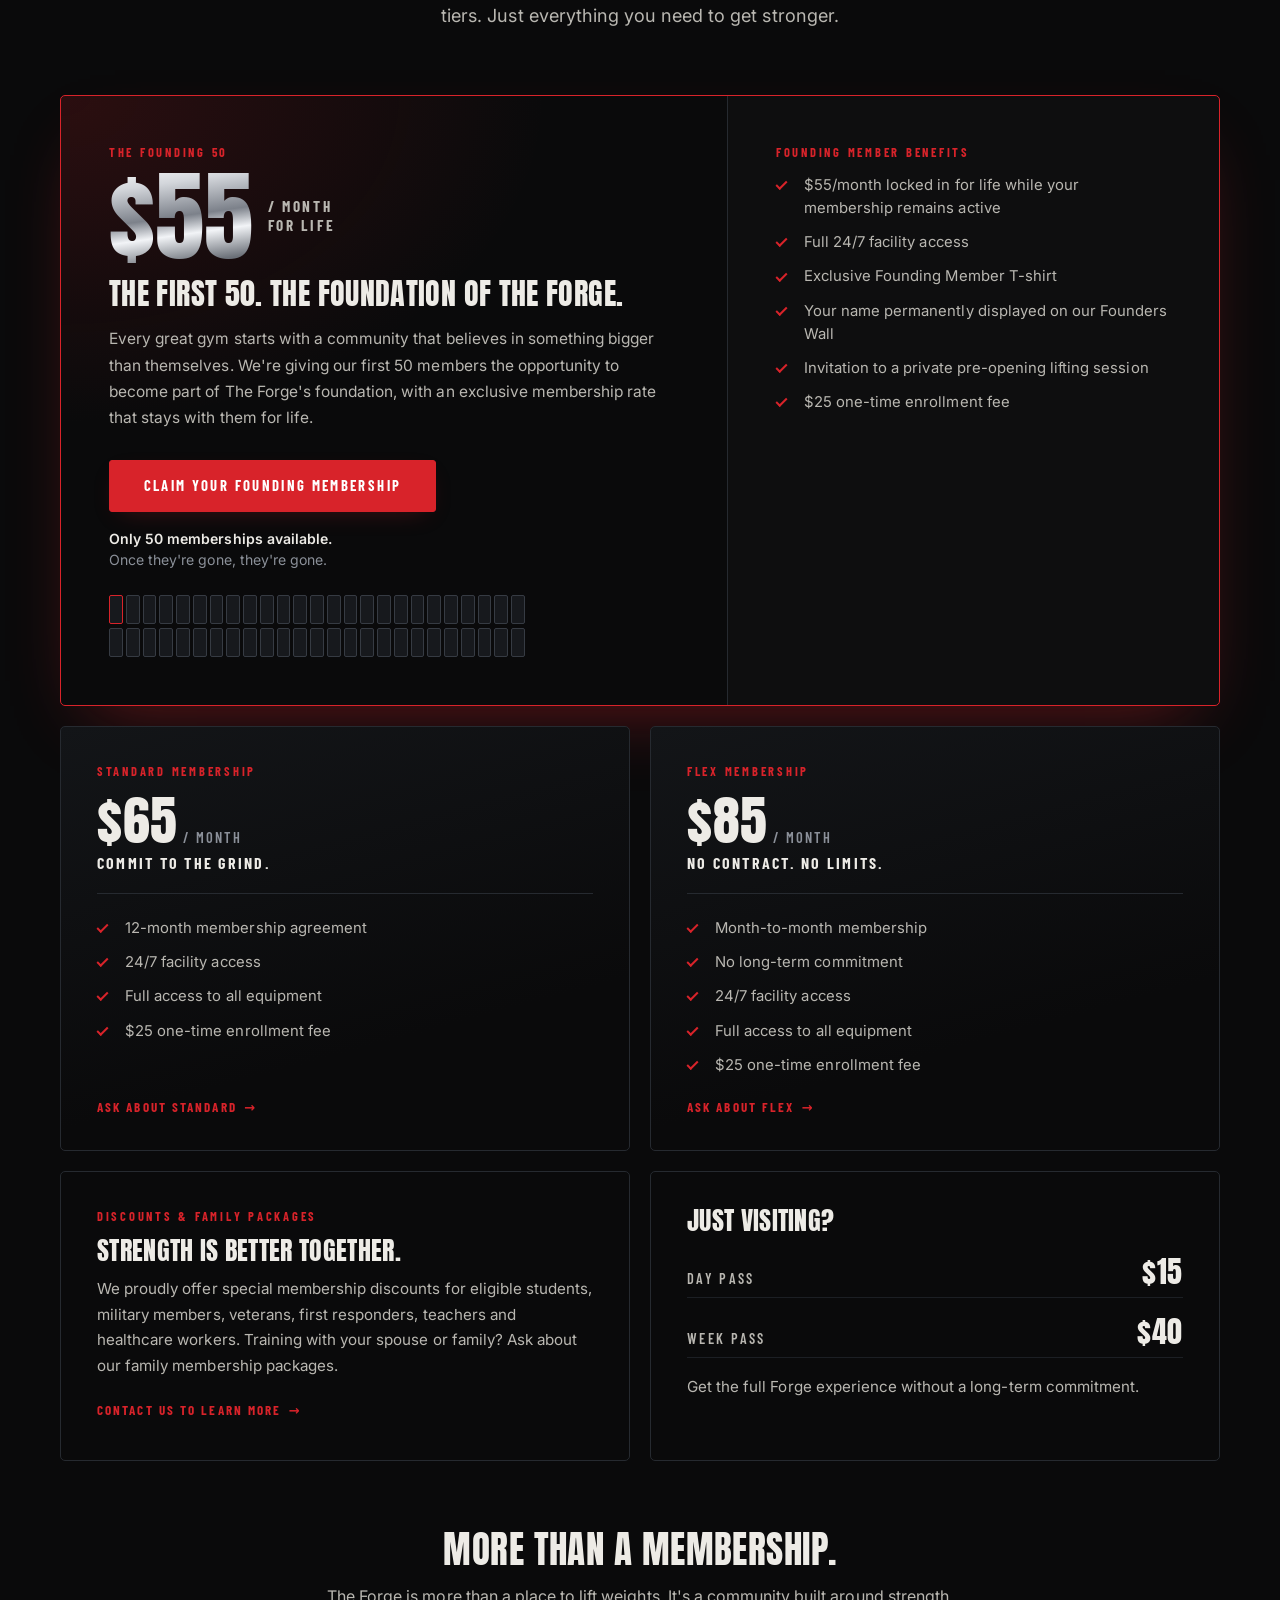
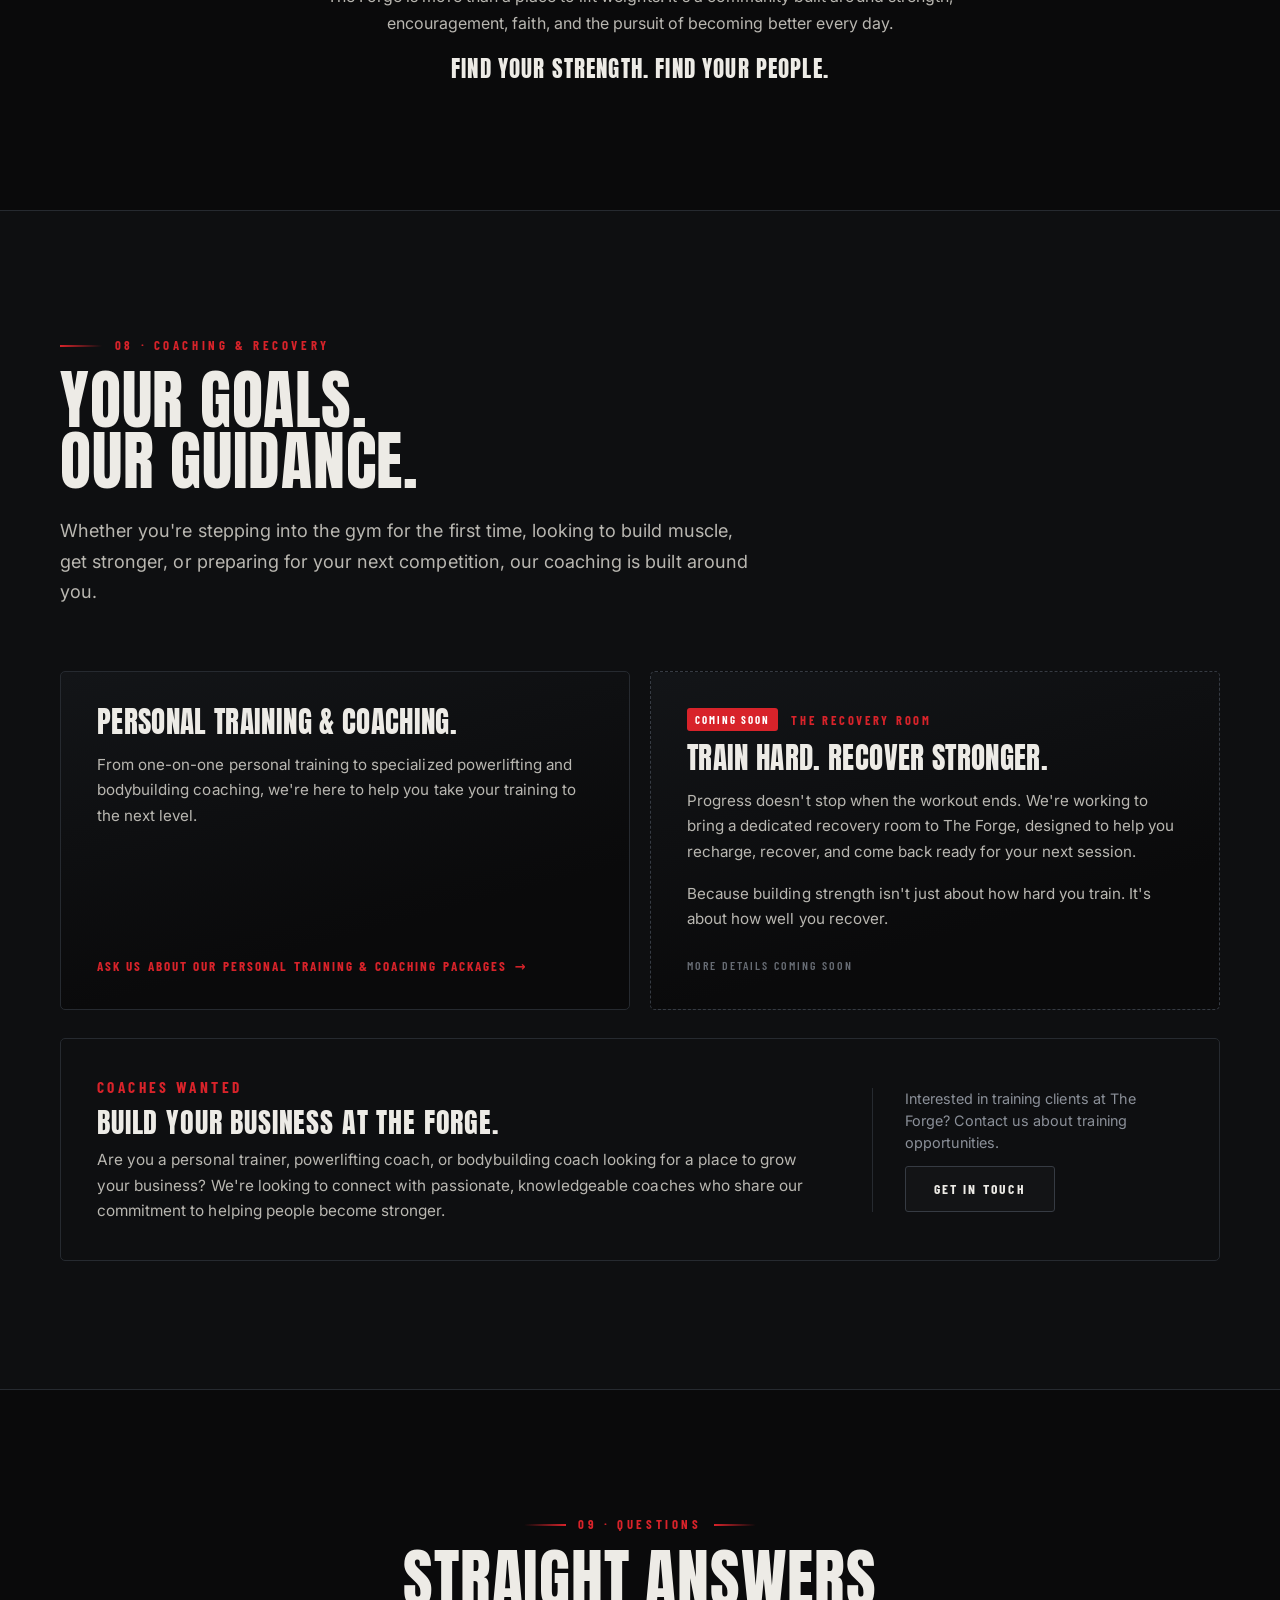
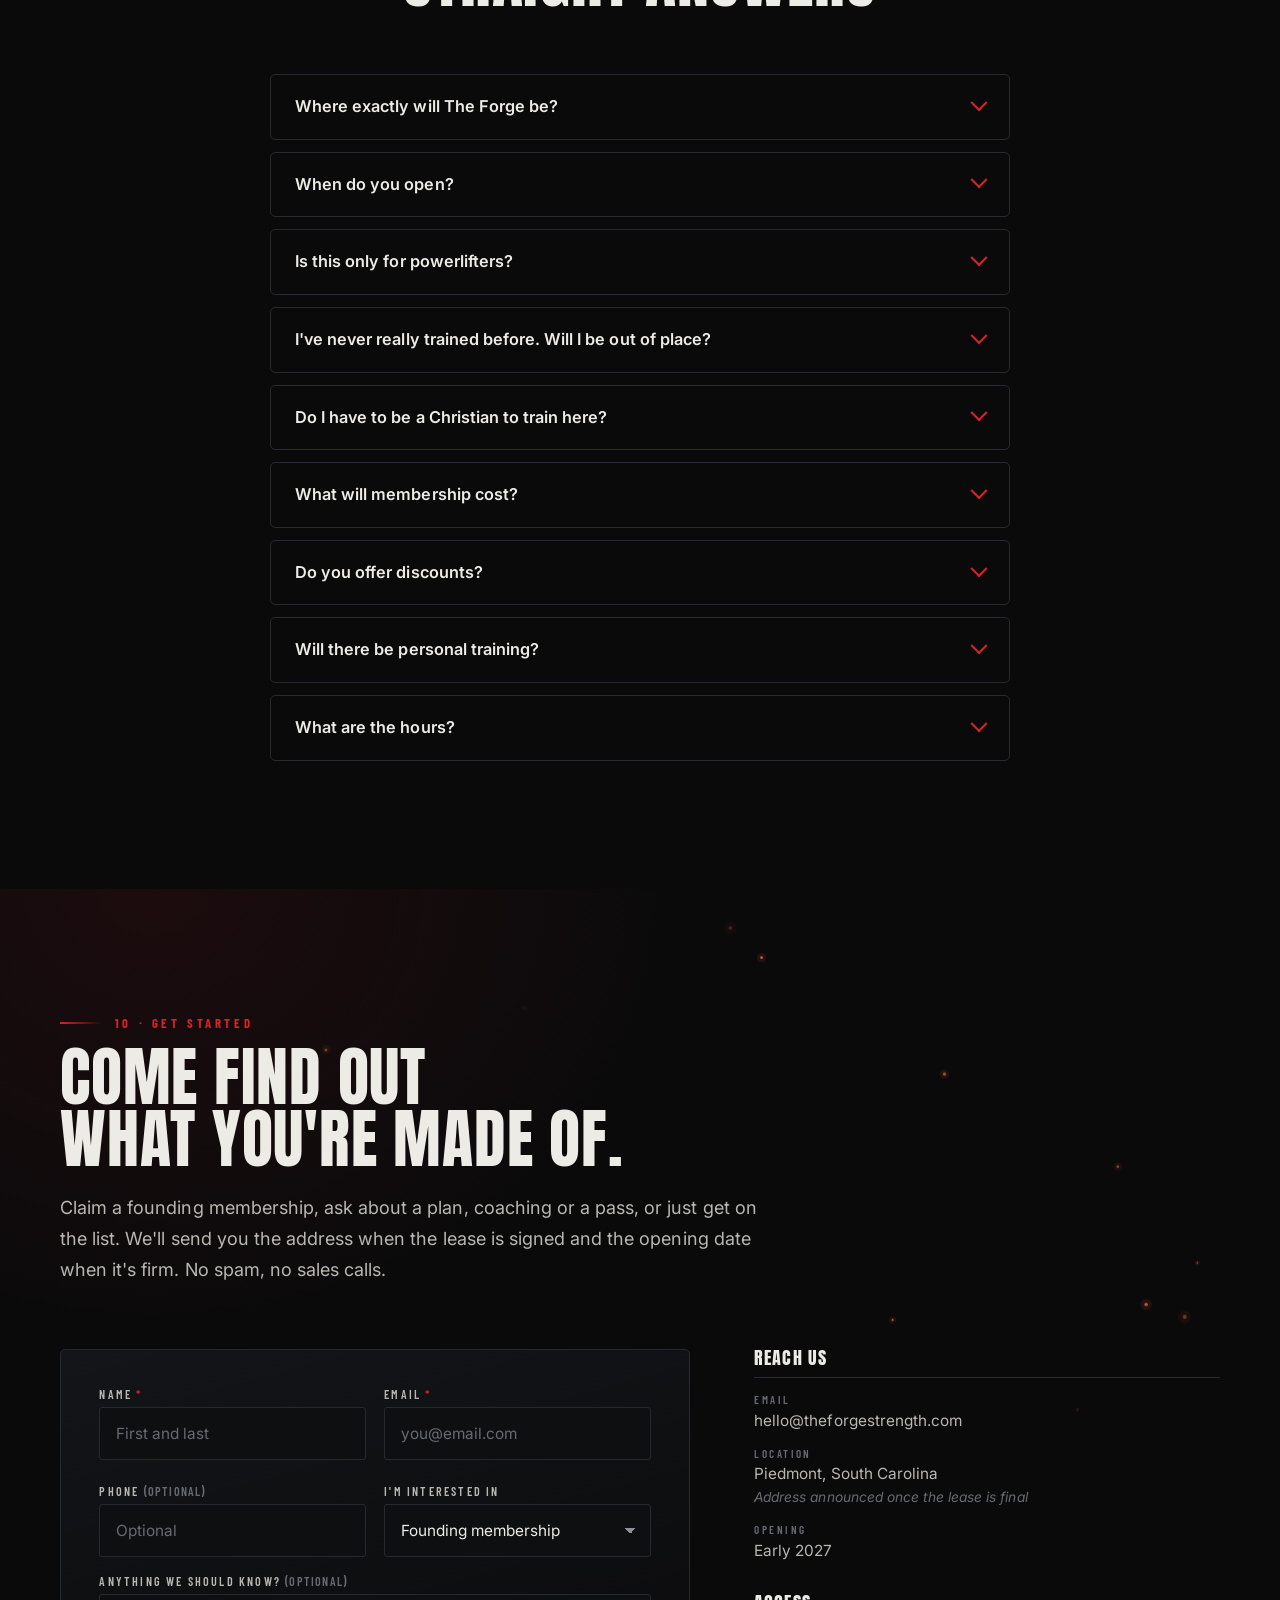
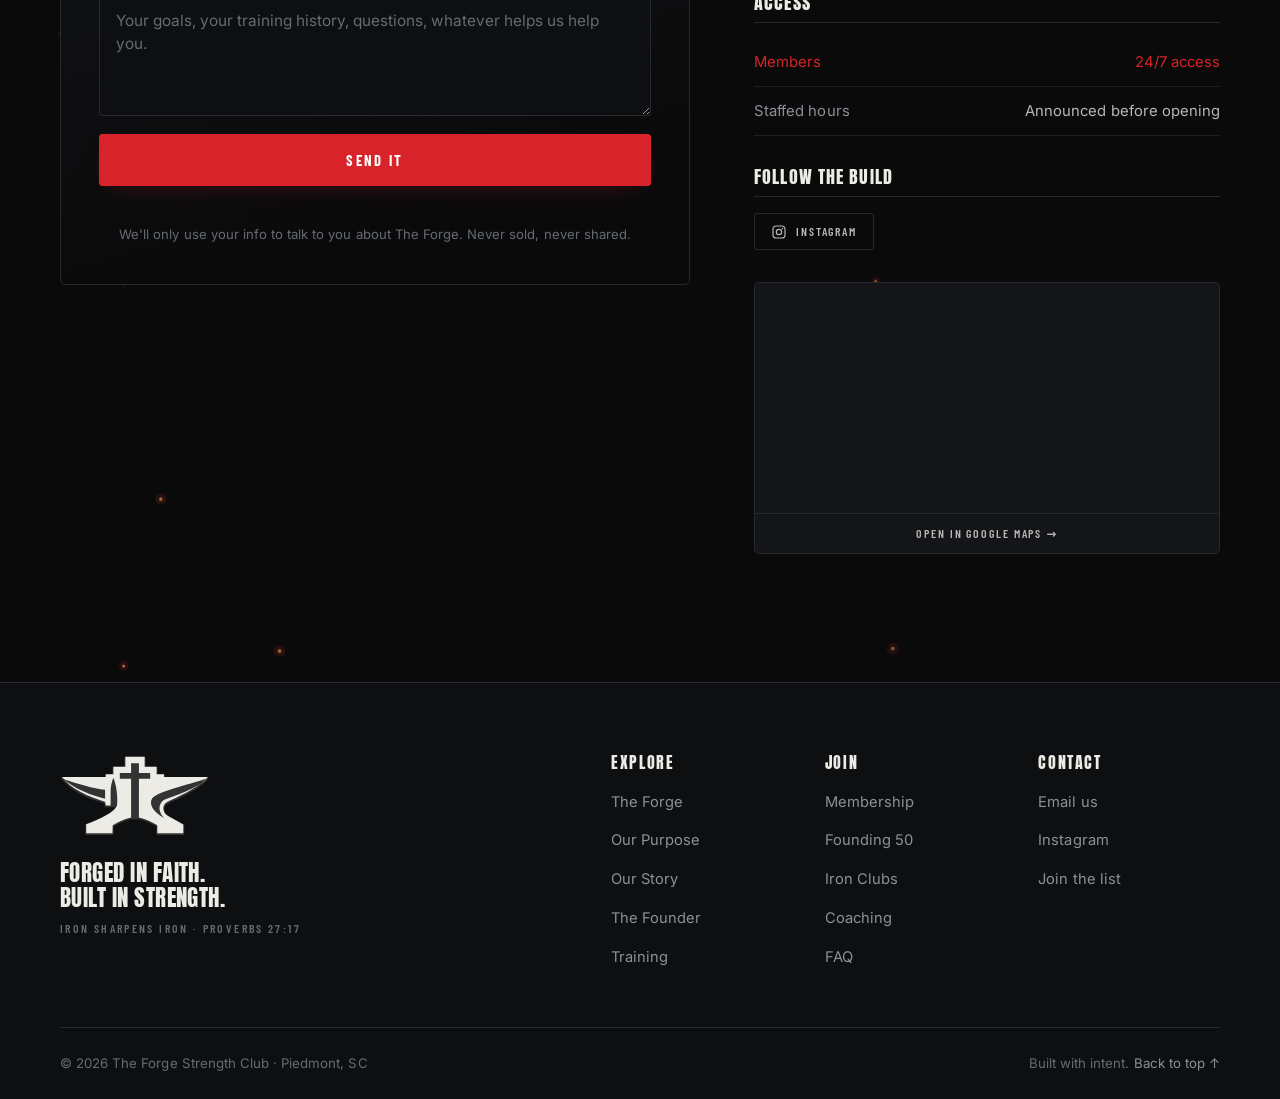
==== commit 9d0ed598: "remove meet the forge hero button" ====
--- a/index.html
+++ b/index.html
@@ -149,7 +149,6 @@
       <div class="hero__actions reveal" data-delay="3">
         <a class="btn btn--primary btn--lg" href="#founding">Become a Founding Member</a>
         <a class="btn btn--ghost" href="#equipment">Explore Our Equipment</a>
-        <a class="btn btn--ghost" href="#about">Meet The Forge</a>
       </div>
 
       <!-- Founding spots indicator. Shows "Only 50 founding memberships" until
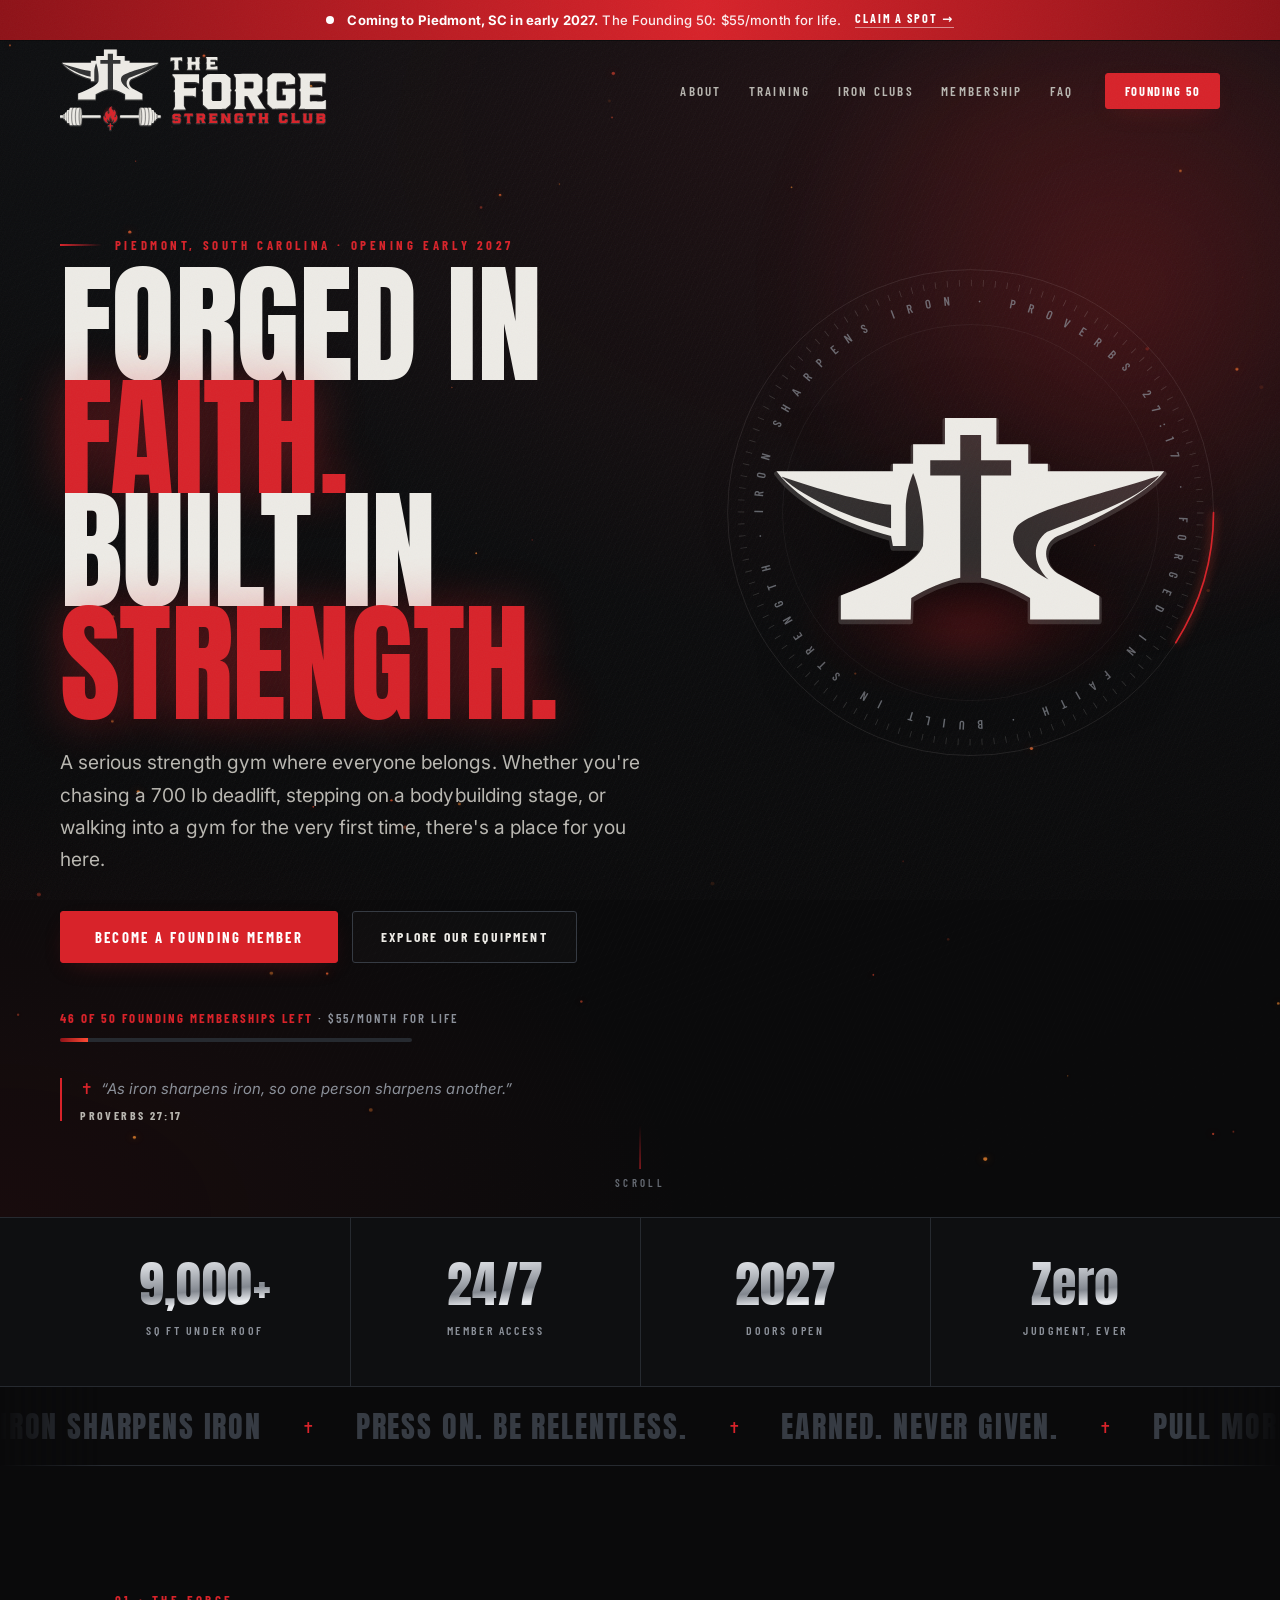
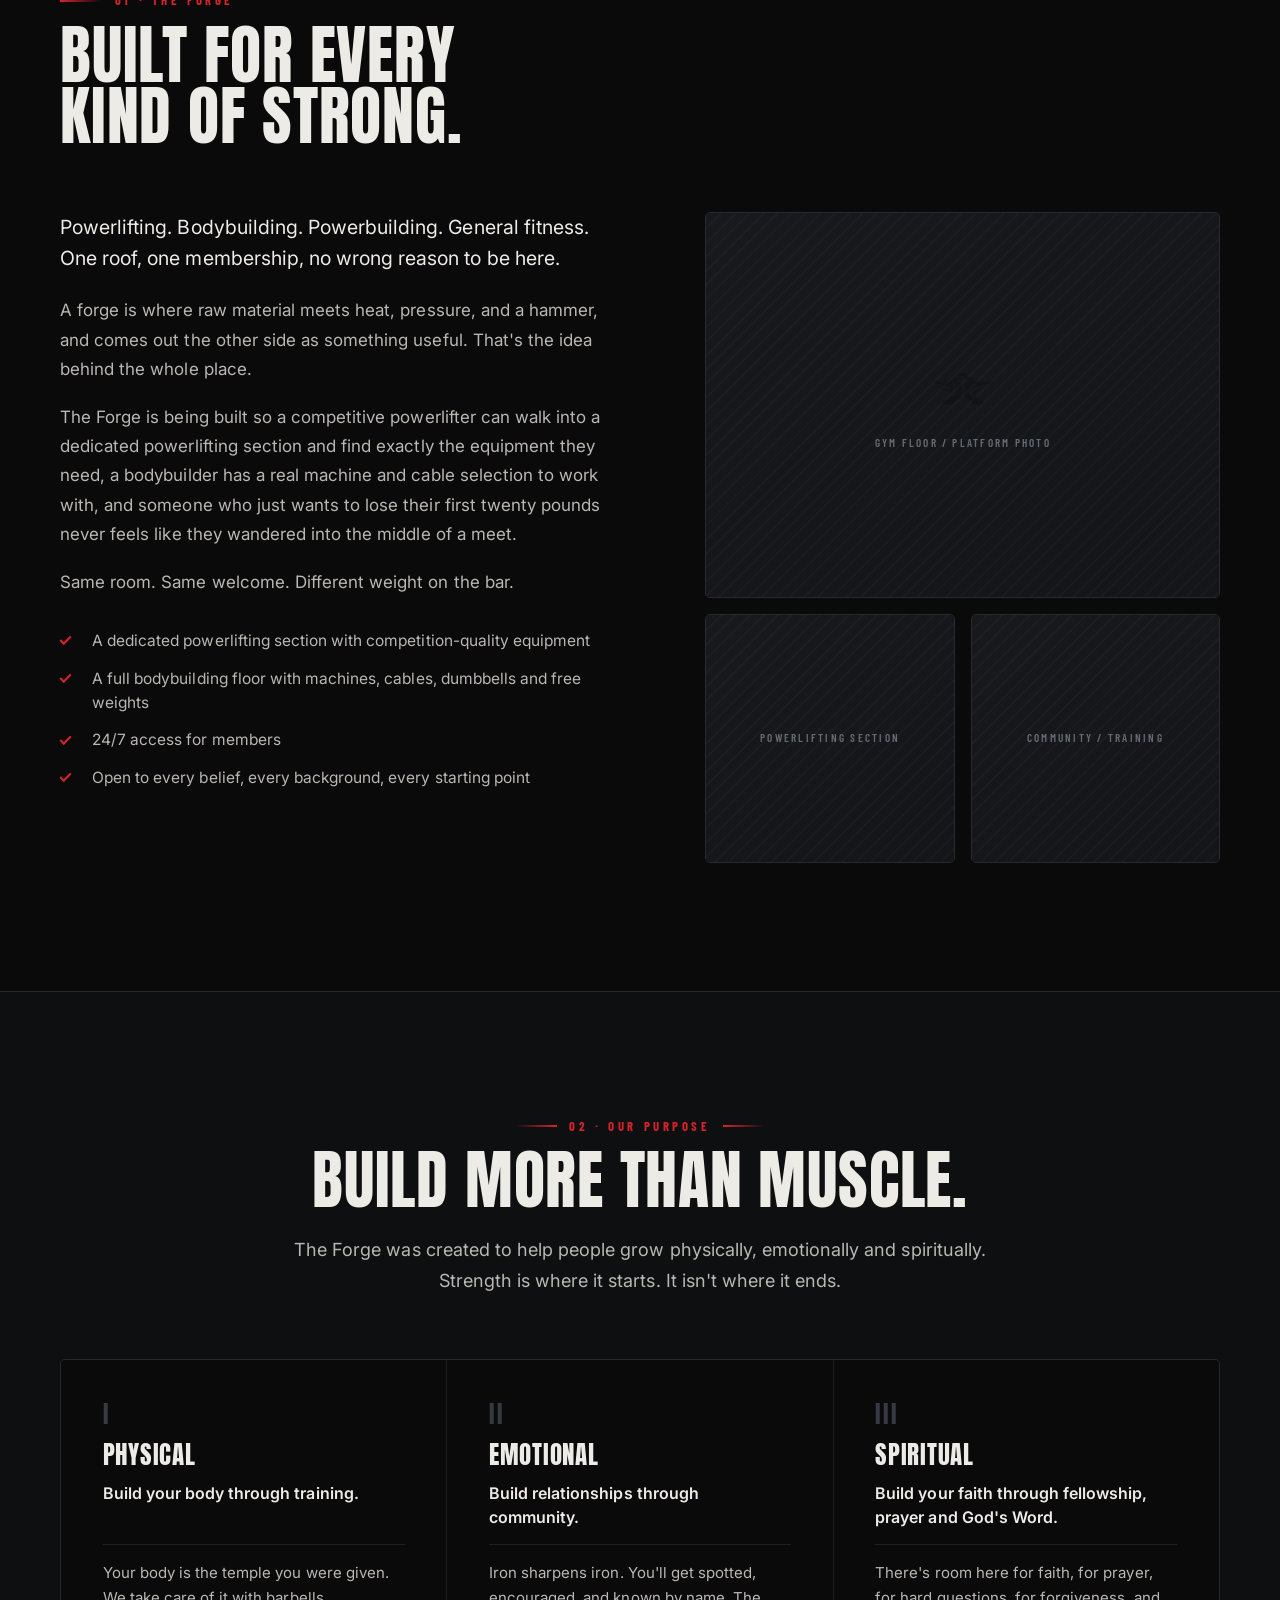
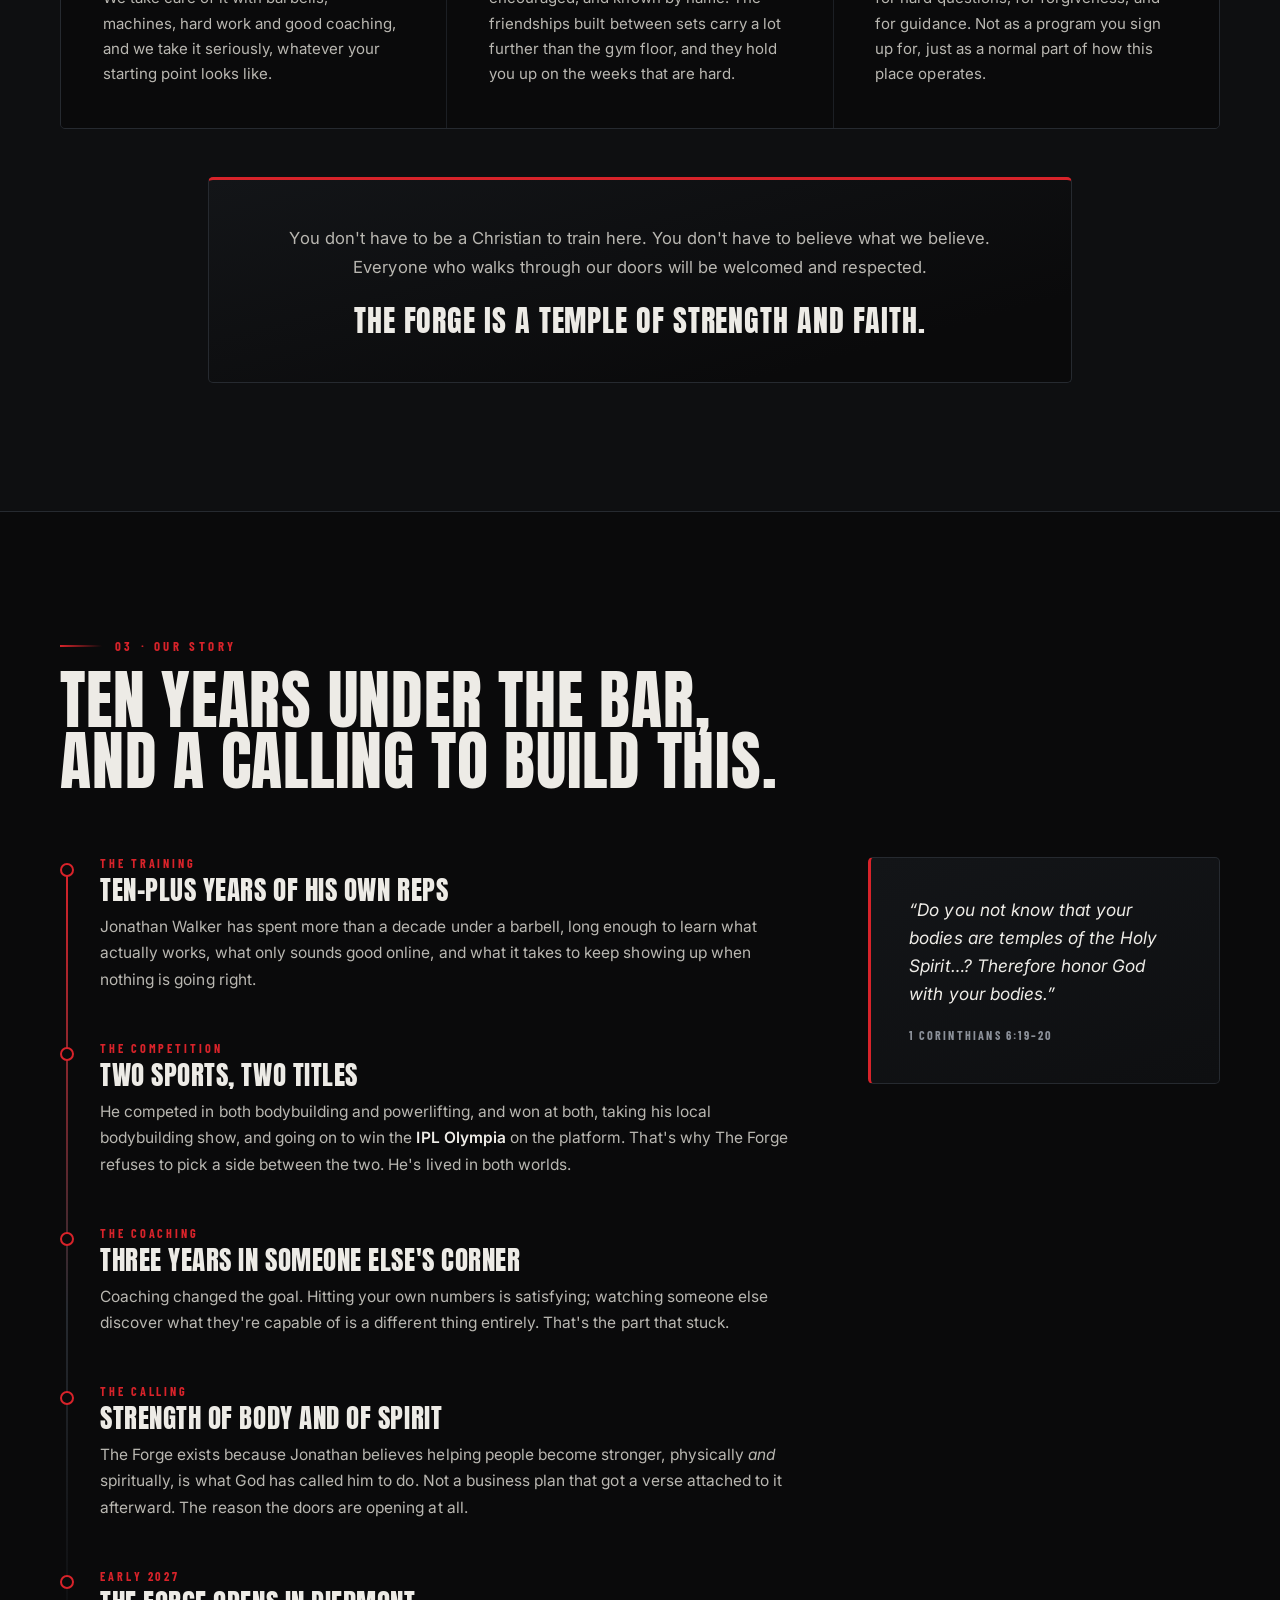
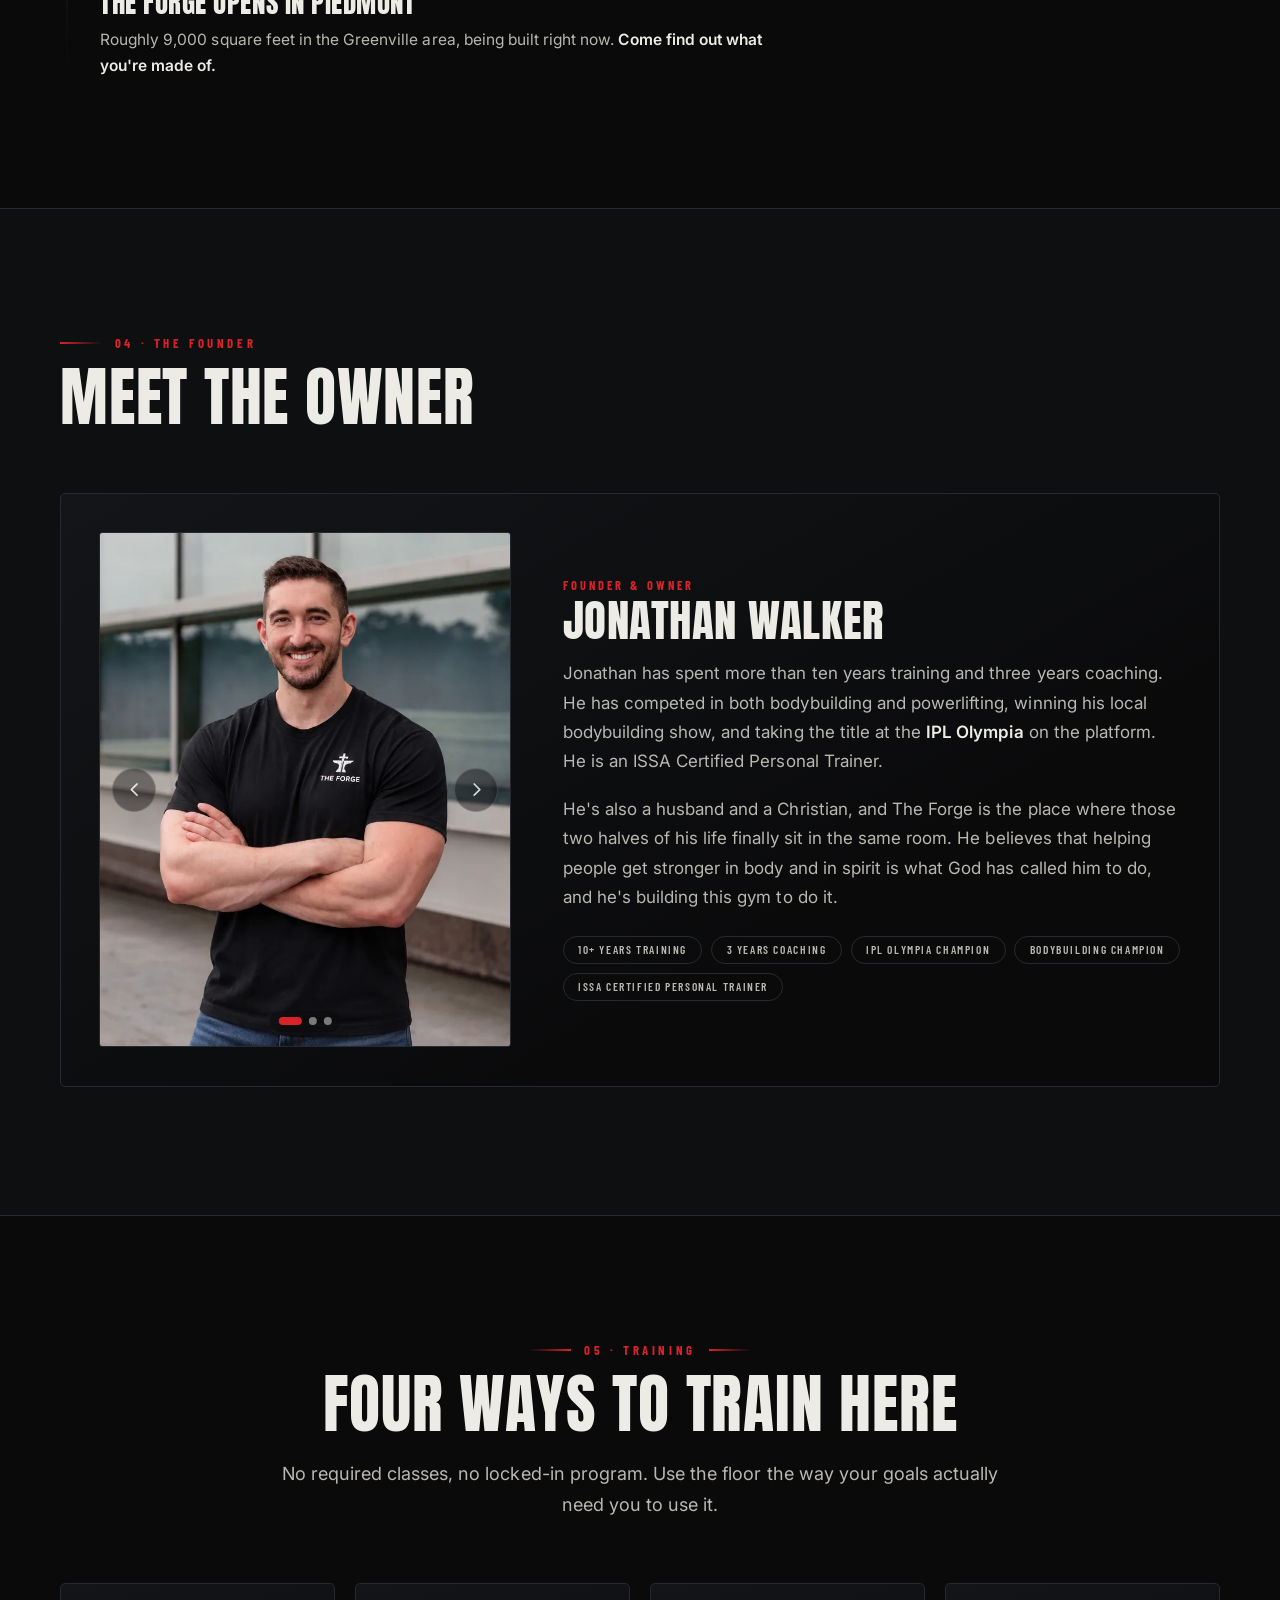
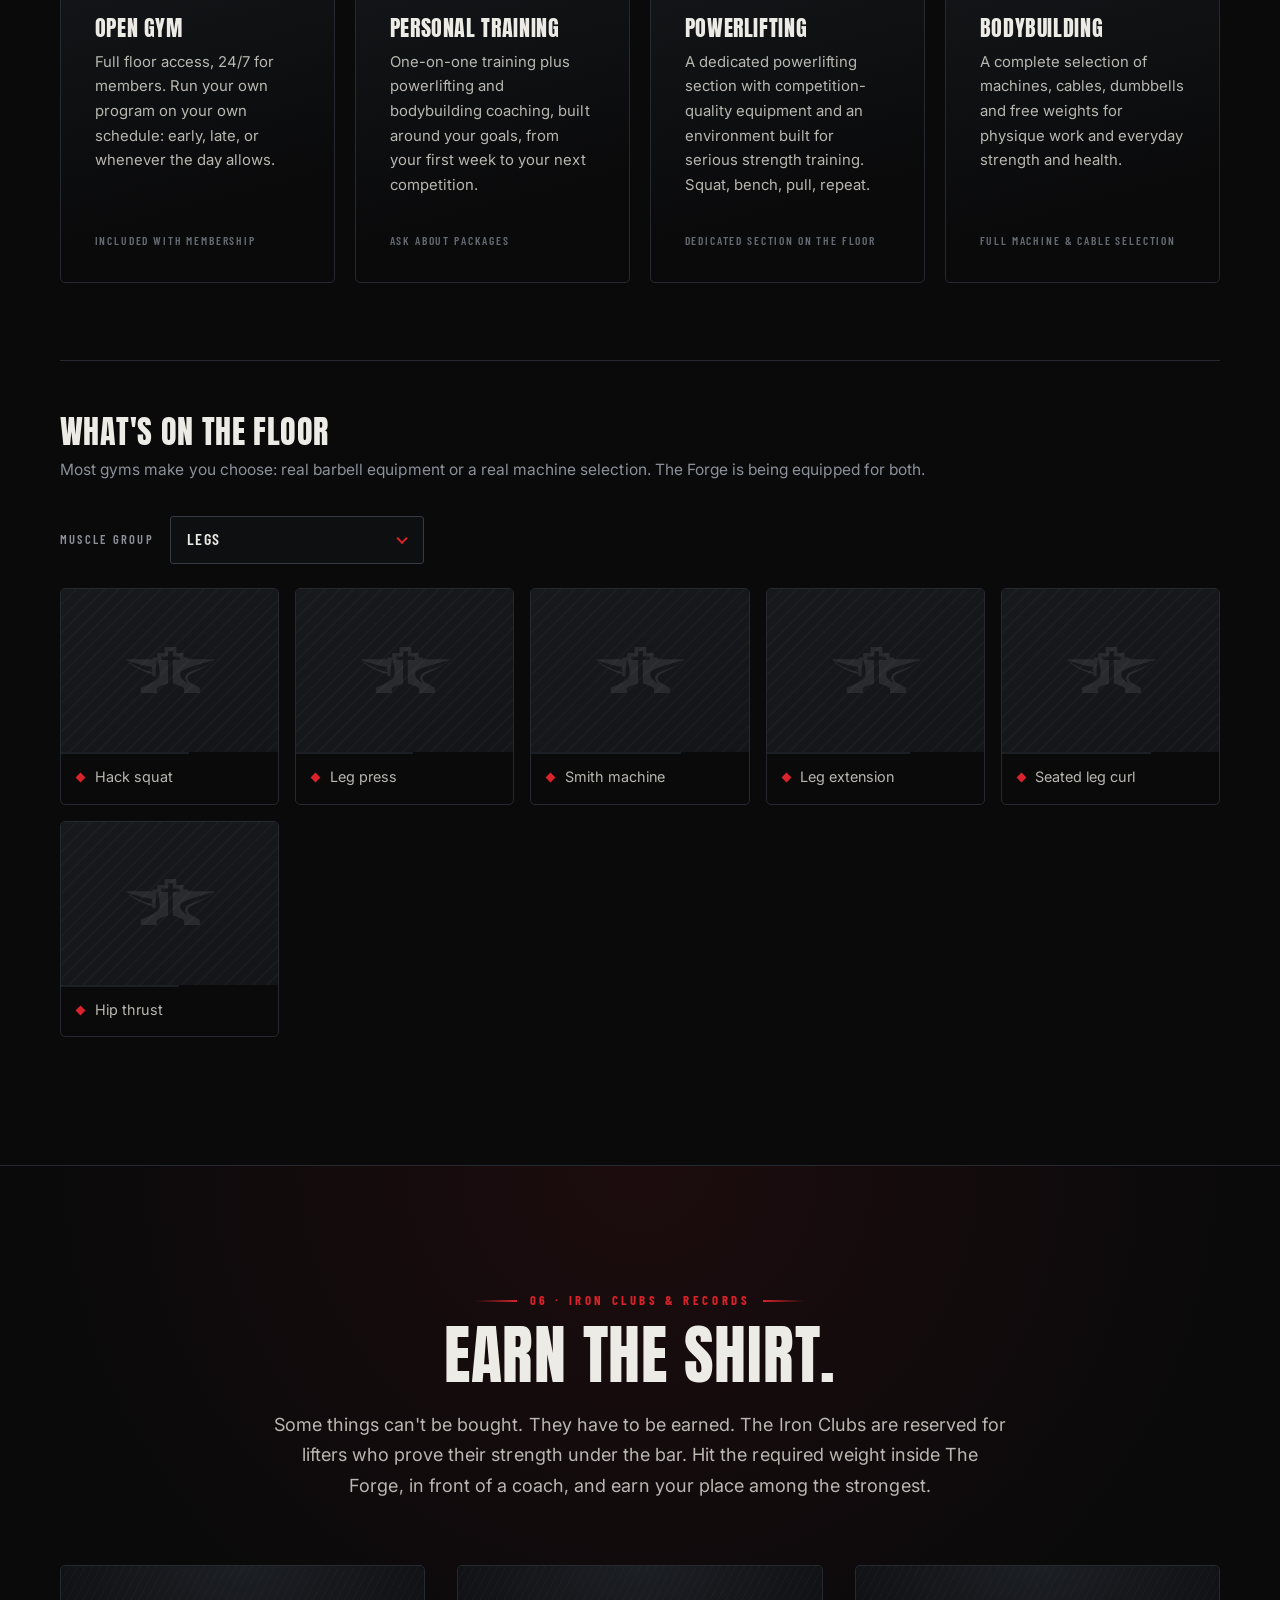
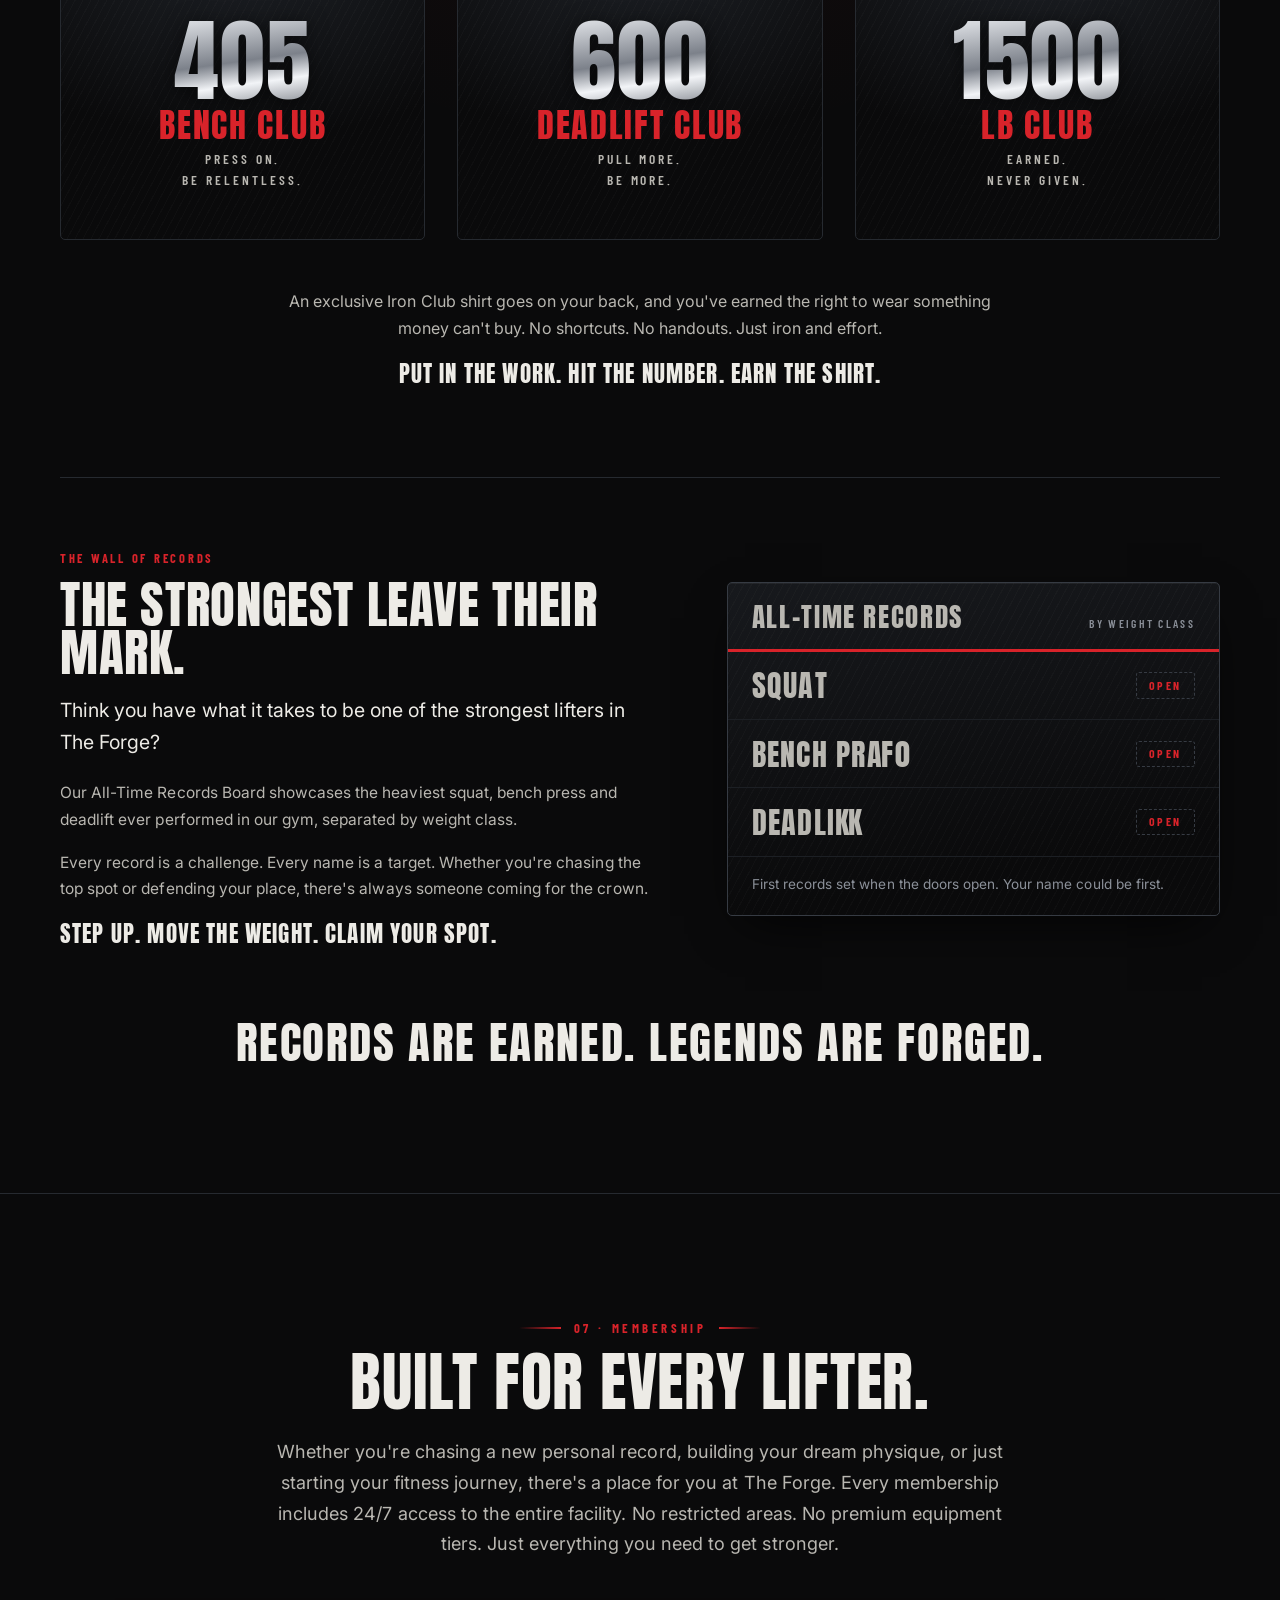
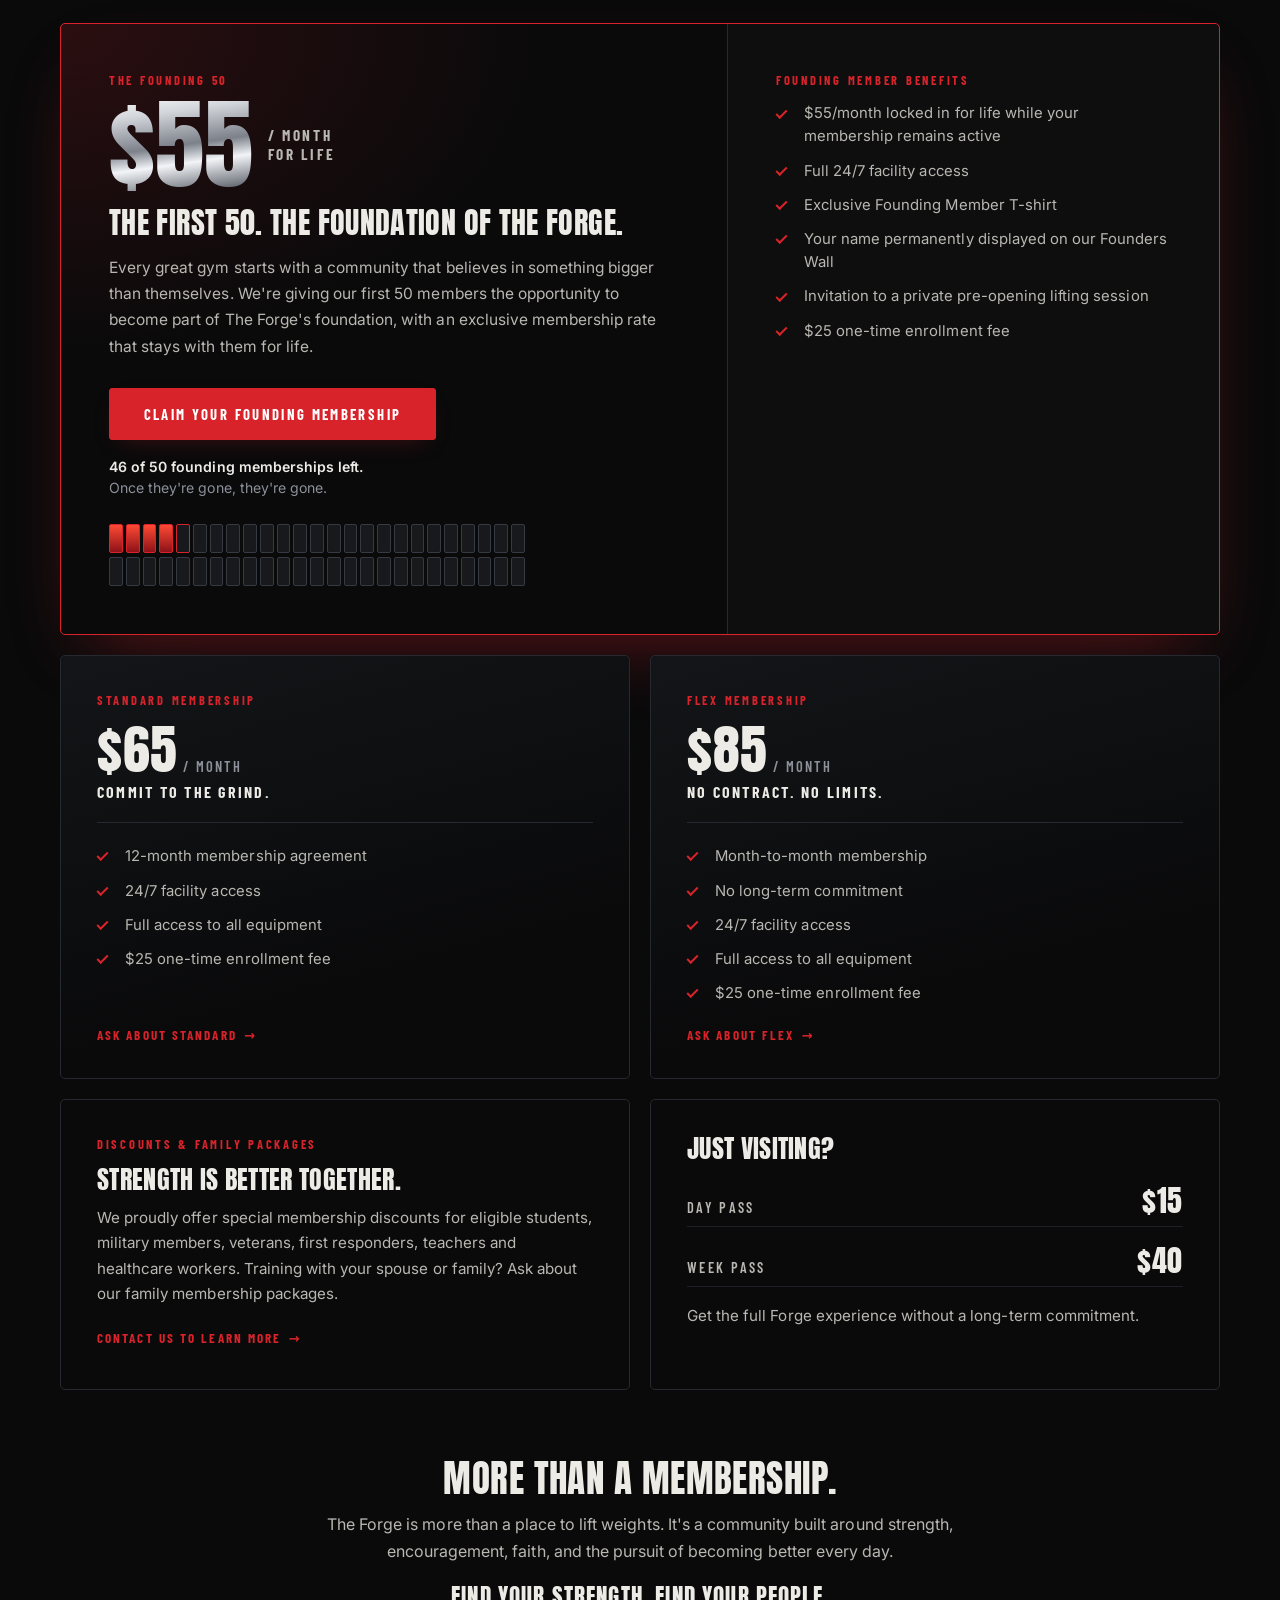
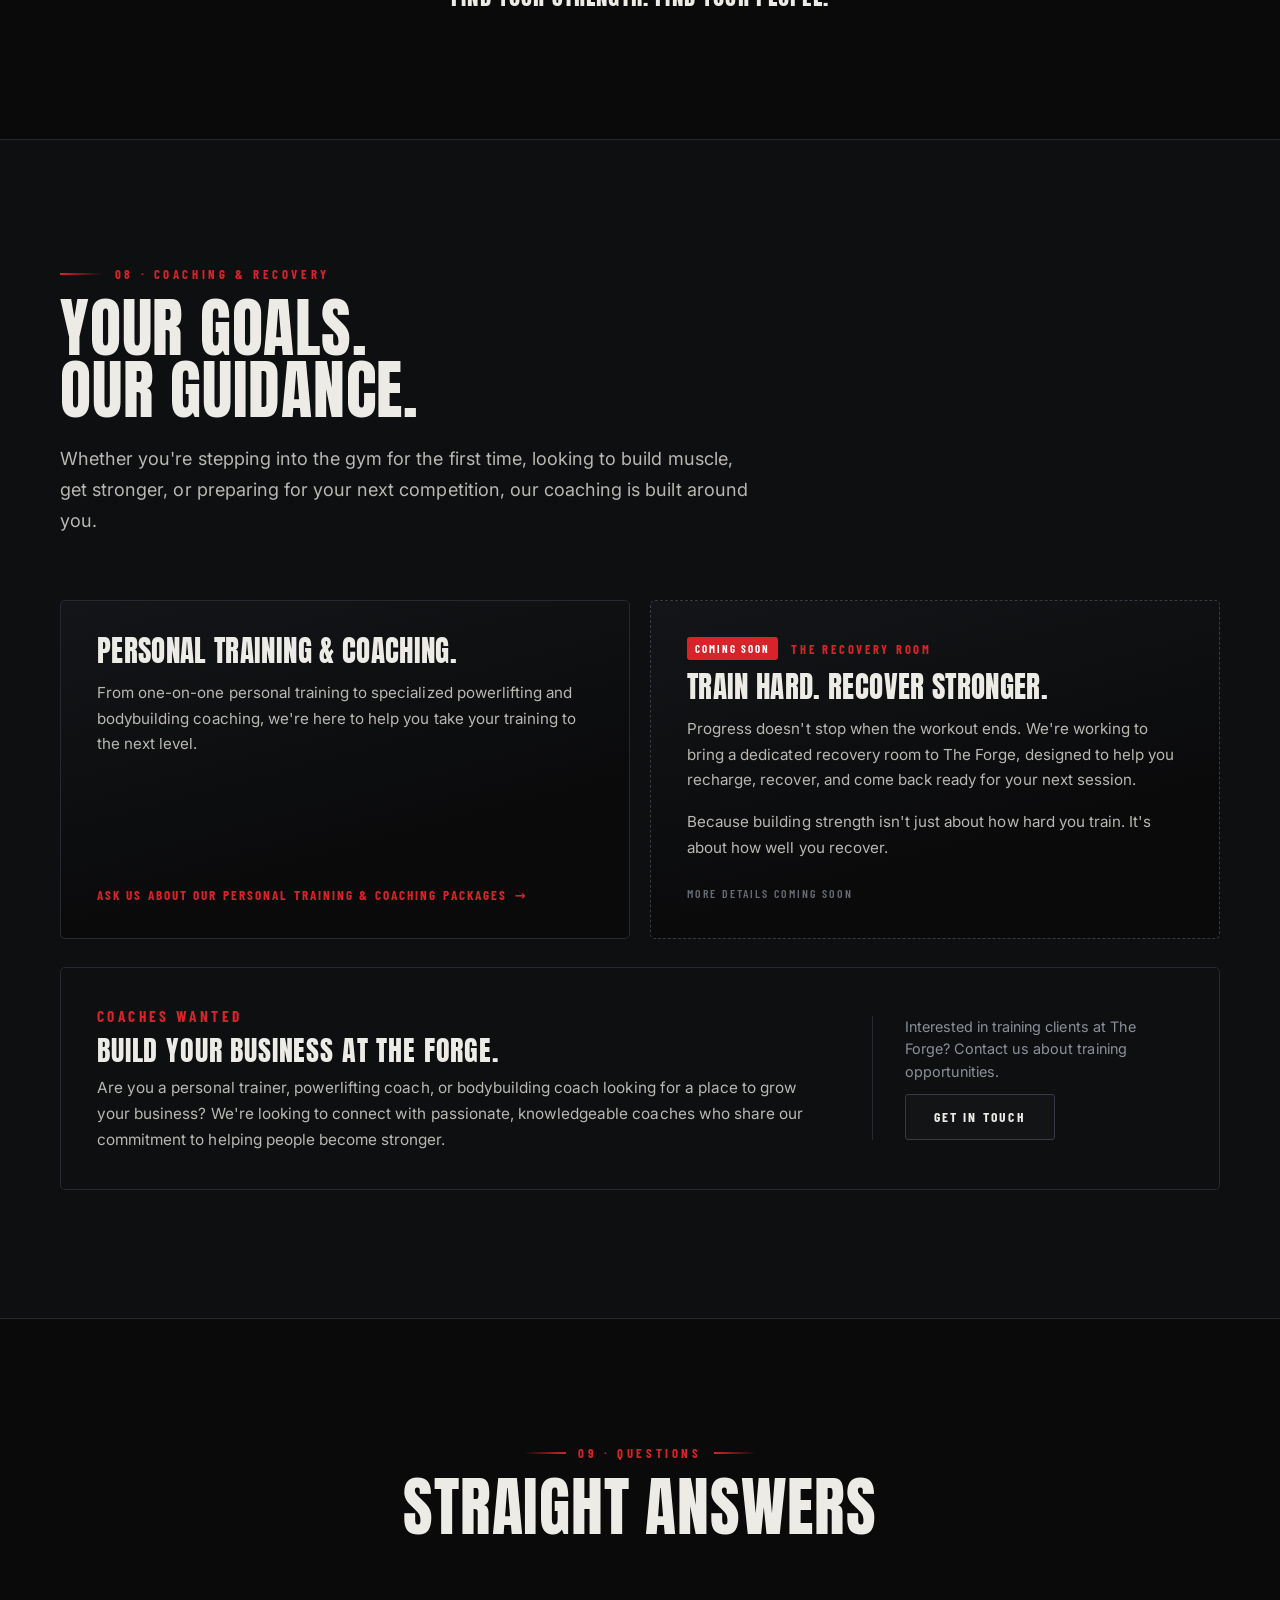
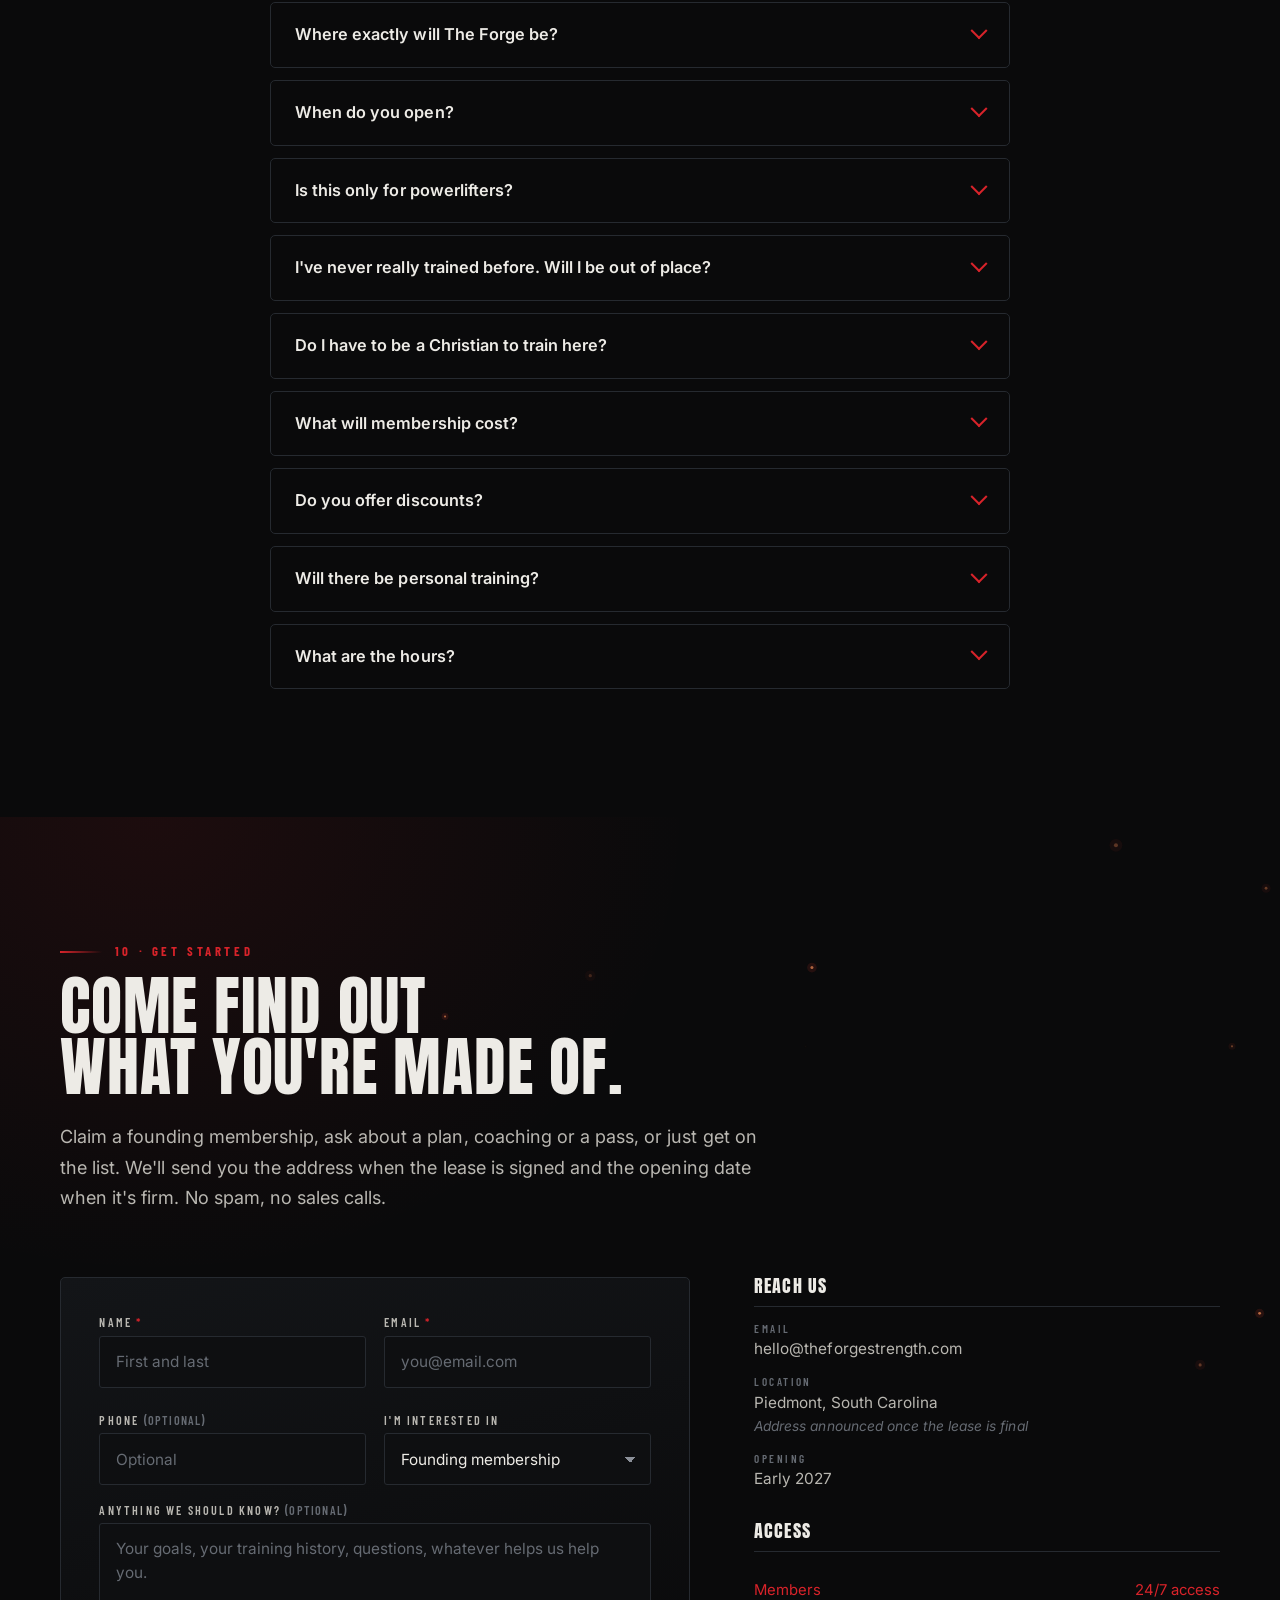
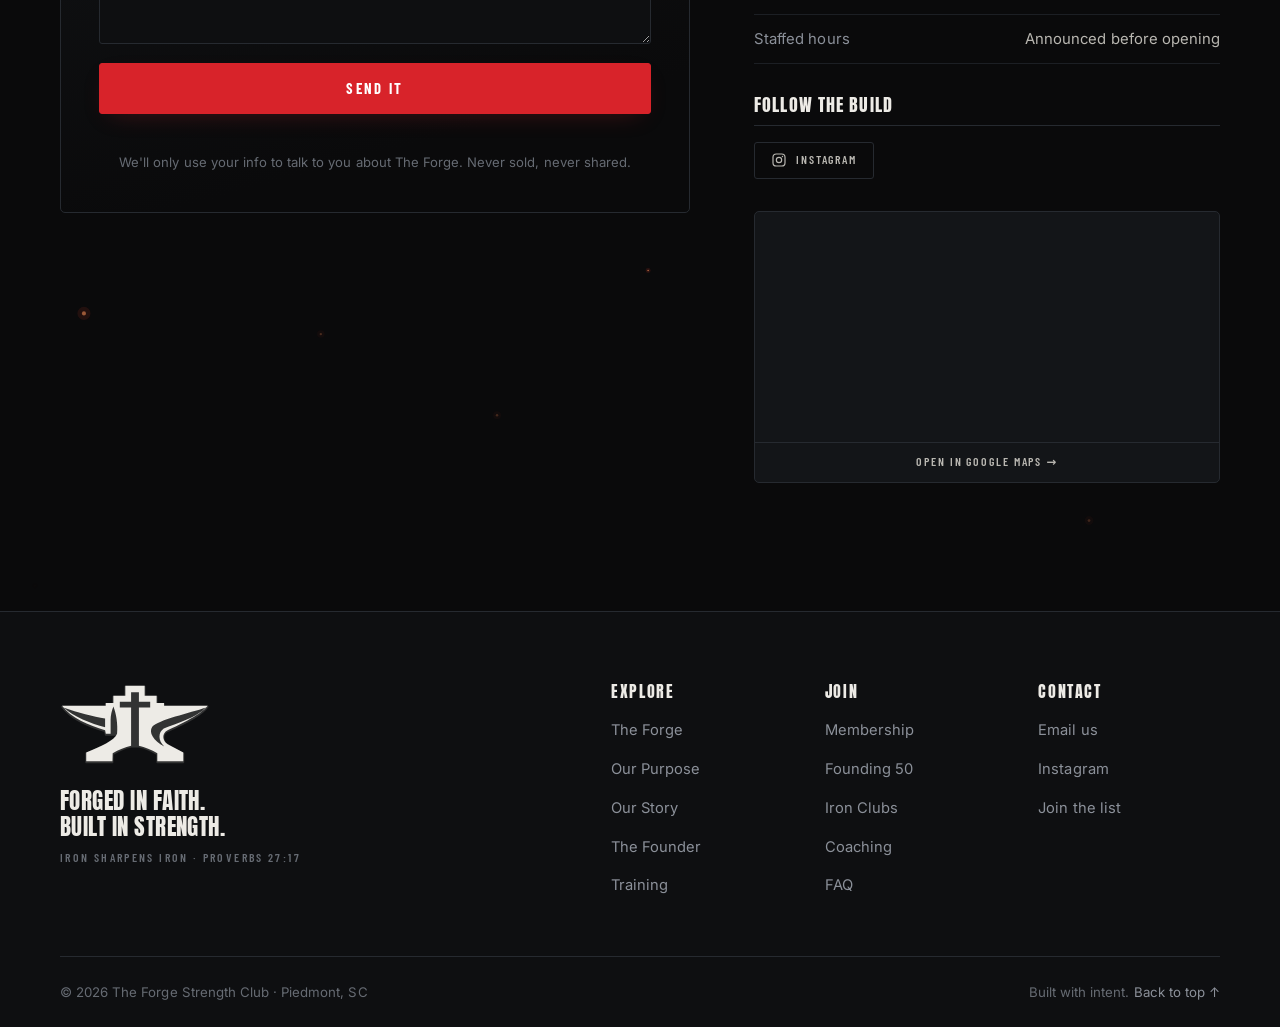
==== commit 70914d08: "group equipment by muscle group with dropdown, remove training card icons, set founding spots to 46" ====
--- a/index.html
+++ b/index.html
@@ -502,9 +502,6 @@
 
     <ul class="cards">
       <li class="card reveal">
-        <span class="card__icon" aria-hidden="true">
-          <svg viewBox="0 0 48 48"><use href="#ico-clock"></use></svg>
-        </span>
         <h3 class="card__title">Open Gym</h3>
         <p class="card__body">
           Full floor access, 24/7 for members. Run your own program on your own
@@ -513,9 +510,6 @@
         <p class="card__meta">Included with membership</p>
       </li>
       <li class="card reveal" data-delay="1">
-        <span class="card__icon" aria-hidden="true">
-          <svg viewBox="0 0 48 48"><use href="#ico-people"></use></svg>
-        </span>
         <h3 class="card__title">Personal Training</h3>
         <p class="card__body">
           One-on-one training plus powerlifting and bodybuilding coaching, built
@@ -524,9 +518,6 @@
         <p class="card__meta">Ask about packages</p>
       </li>
       <li class="card reveal" data-delay="2">
-        <span class="card__icon" aria-hidden="true">
-          <svg viewBox="0 0 48 48"><use href="#ico-barbell"></use></svg>
-        </span>
         <h3 class="card__title">Powerlifting</h3>
         <p class="card__body">
           A dedicated powerlifting section with competition-quality equipment and an
@@ -535,13 +526,10 @@
         <p class="card__meta">Dedicated section on the floor</p>
       </li>
       <li class="card reveal" data-delay="3">
-        <span class="card__icon" aria-hidden="true">
-          <svg viewBox="0 0 48 48"><use href="#ico-medal"></use></svg>
-        </span>
-        <h3 class="card__title">Bodybuilding &amp; Powerbuilding</h3>
+        <h3 class="card__title">Bodybuilding</h3>
         <p class="card__body">
           A complete selection of machines, cables, dumbbells and free weights for
-          physique work, powerbuilding, and everyday strength and health.
+          physique work and everyday strength and health.
         </p>
         <p class="card__meta">Full machine &amp; cable selection</p>
       </li>
@@ -556,71 +544,224 @@
           The Forge is being equipped for both.
         </p>
       </div>
-      <!-- Equipment tiles. To add a photo, replace a tile's <span class="gear__ph">…</span>
-           with <img src="assets/img/gear/combo-racks.webp" alt="Combo racks on the gym floor" loading="lazy">.
-           Tiles with a photo open it full size when clicked; tiles without one stay as placeholders. -->
-      <ul class="gear-grid">
-        <li class="gear reveal">
-          <button class="gear__btn" type="button" tabindex="-1">
-            <span class="gear__media"><span class="gear__ph" aria-hidden="true"><svg viewBox="-6 -6 652 366"><use href="#forge-mark"></use></svg></span></span>
-            <span class="gear__name">Dedicated powerlifting section</span>
-          </button>
-        </li>
-        <li class="gear reveal" data-delay="1">
-          <button class="gear__btn" type="button" tabindex="-1">
-            <span class="gear__media"><span class="gear__ph" aria-hidden="true"><svg viewBox="-6 -6 652 366"><use href="#forge-mark"></use></svg></span></span>
-            <span class="gear__name">Combo racks</span>
-          </button>
-        </li>
-        <li class="gear reveal" data-delay="2">
-          <button class="gear__btn" type="button" tabindex="-1">
-            <span class="gear__media"><span class="gear__ph" aria-hidden="true"><svg viewBox="-6 -6 652 366"><use href="#forge-mark"></use></svg></span></span>
-            <span class="gear__name">Rogue power racks</span>
-          </button>
-        </li>
-        <li class="gear reveal" data-delay="3">
-          <button class="gear__btn" type="button" tabindex="-1">
-            <span class="gear__media"><span class="gear__ph" aria-hidden="true"><svg viewBox="-6 -6 652 366"><use href="#forge-mark"></use></svg></span></span>
-            <span class="gear__name">Calibrated kilo plates</span>
-          </button>
-        </li>
-        <li class="gear reveal" data-delay="4">
-          <button class="gear__btn" type="button" tabindex="-1">
-            <span class="gear__media"><span class="gear__ph" aria-hidden="true"><svg viewBox="-6 -6 652 366"><use href="#forge-mark"></use></svg></span></span>
-            <span class="gear__name">Competition &amp; specialty bars</span>
-          </button>
-        </li>
-        <li class="gear reveal">
-          <button class="gear__btn" type="button" tabindex="-1">
-            <span class="gear__media"><span class="gear__ph" aria-hidden="true"><svg viewBox="-6 -6 652 366"><use href="#forge-mark"></use></svg></span></span>
-            <span class="gear__name">Dumbbells through 150&nbsp;lb</span>
-          </button>
-        </li>
-        <li class="gear reveal" data-delay="1">
-          <button class="gear__btn" type="button" tabindex="-1">
-            <span class="gear__media"><span class="gear__ph" aria-hidden="true"><svg viewBox="-6 -6 652 366"><use href="#forge-mark"></use></svg></span></span>
-            <span class="gear__name">Full bodybuilding machine selection</span>
-          </button>
-        </li>
-        <li class="gear reveal" data-delay="2">
-          <button class="gear__btn" type="button" tabindex="-1">
-            <span class="gear__media"><span class="gear__ph" aria-hidden="true"><svg viewBox="-6 -6 652 366"><use href="#forge-mark"></use></svg></span></span>
-            <span class="gear__name">Cable stations</span>
-          </button>
-        </li>
-        <li class="gear reveal" data-delay="3">
-          <button class="gear__btn" type="button" tabindex="-1">
-            <span class="gear__media"><span class="gear__ph" aria-hidden="true"><svg viewBox="-6 -6 652 366"><use href="#forge-mark"></use></svg></span></span>
-            <span class="gear__name">Hack squat, leg press &amp; Smith machine</span>
-          </button>
-        </li>
-        <li class="gear reveal" data-delay="4">
-          <button class="gear__btn" type="button" tabindex="-1">
-            <span class="gear__media"><span class="gear__ph" aria-hidden="true"><svg viewBox="-6 -6 652 366"><use href="#forge-mark"></use></svg></span></span>
-            <span class="gear__name">Turf lane</span>
-          </button>
-        </li>
-      </ul>
+      <div class="gear-filter reveal">
+        <label class="gear-filter__label" for="gear-group">Muscle group</label>
+        <div class="gear-filter__select">
+          <select id="gear-group" data-gear-select aria-controls="gear-groups">
+            <option value="legs">Legs</option>
+            <option value="chest">Chest</option>
+            <option value="back">Back</option>
+            <option value="shoulders">Shoulders</option>
+            <option value="arms">Arms</option>
+            <option value="barbells">Specialty barbells</option>
+            <option value="racks">Racks &amp; plates</option>
+            <option value="free">Dumbbells &amp; conditioning</option>
+          </select>
+        </div>
+      </div>
+      <!-- Equipment tiles, one list per group in the dropdown above. Placeholder items for now.
+           To add a photo, replace a tile's <span class="gear__ph">…</span>
+           with <img src="assets/img/gear/leg-press.webp" alt="Leg press on the gym floor" loading="lazy">.
+           Tiles with a photo open it full size when clicked; tiles without one stay as placeholders.
+           To add a group, add an <option> above and a matching <ul data-gear-group="..."> here. -->
+      <div class="gear-groups reveal" id="gear-groups" aria-live="polite">
+        <ul class="gear-grid" id="gear-legs" data-gear-group="legs" aria-label="Legs equipment">
+          <li class="gear">
+            <button class="gear__btn" type="button" tabindex="-1">
+              <span class="gear__media"><span class="gear__ph" aria-hidden="true"><svg viewBox="-6 -6 652 366"><use href="#forge-mark"></use></svg></span></span>
+              <span class="gear__name">Hack squat</span>
+            </button>
+          </li>
+          <li class="gear">
+            <button class="gear__btn" type="button" tabindex="-1">
+              <span class="gear__media"><span class="gear__ph" aria-hidden="true"><svg viewBox="-6 -6 652 366"><use href="#forge-mark"></use></svg></span></span>
+              <span class="gear__name">Leg press</span>
+            </button>
+          </li>
+          <li class="gear">
+            <button class="gear__btn" type="button" tabindex="-1">
+              <span class="gear__media"><span class="gear__ph" aria-hidden="true"><svg viewBox="-6 -6 652 366"><use href="#forge-mark"></use></svg></span></span>
+              <span class="gear__name">Smith machine</span>
+            </button>
+          </li>
+          <li class="gear">
+            <button class="gear__btn" type="button" tabindex="-1">
+              <span class="gear__media"><span class="gear__ph" aria-hidden="true"><svg viewBox="-6 -6 652 366"><use href="#forge-mark"></use></svg></span></span>
+              <span class="gear__name">Leg extension</span>
+            </button>
+          </li>
+          <li class="gear">
+            <button class="gear__btn" type="button" tabindex="-1">
+              <span class="gear__media"><span class="gear__ph" aria-hidden="true"><svg viewBox="-6 -6 652 366"><use href="#forge-mark"></use></svg></span></span>
+              <span class="gear__name">Seated leg curl</span>
+            </button>
+          </li>
+          <li class="gear">
+            <button class="gear__btn" type="button" tabindex="-1">
+              <span class="gear__media"><span class="gear__ph" aria-hidden="true"><svg viewBox="-6 -6 652 366"><use href="#forge-mark"></use></svg></span></span>
+              <span class="gear__name">Hip thrust</span>
+            </button>
+          </li>
+        </ul>
+        <ul class="gear-grid" id="gear-chest" data-gear-group="chest" aria-label="Chest equipment" hidden>
+          <li class="gear">
+            <button class="gear__btn" type="button" tabindex="-1">
+              <span class="gear__media"><span class="gear__ph" aria-hidden="true"><svg viewBox="-6 -6 652 366"><use href="#forge-mark"></use></svg></span></span>
+              <span class="gear__name">Incline chest press</span>
+            </button>
+          </li>
+          <li class="gear">
+            <button class="gear__btn" type="button" tabindex="-1">
+              <span class="gear__media"><span class="gear__ph" aria-hidden="true"><svg viewBox="-6 -6 652 366"><use href="#forge-mark"></use></svg></span></span>
+              <span class="gear__name">Flat chest press</span>
+            </button>
+          </li>
+          <li class="gear">
+            <button class="gear__btn" type="button" tabindex="-1">
+              <span class="gear__media"><span class="gear__ph" aria-hidden="true"><svg viewBox="-6 -6 652 366"><use href="#forge-mark"></use></svg></span></span>
+              <span class="gear__name">Pec deck</span>
+            </button>
+          </li>
+          <li class="gear">
+            <button class="gear__btn" type="button" tabindex="-1">
+              <span class="gear__media"><span class="gear__ph" aria-hidden="true"><svg viewBox="-6 -6 652 366"><use href="#forge-mark"></use></svg></span></span>
+              <span class="gear__name">Cable crossover</span>
+            </button>
+          </li>
+        </ul>
+        <ul class="gear-grid" id="gear-back" data-gear-group="back" aria-label="Back equipment" hidden>
+          <li class="gear">
+            <button class="gear__btn" type="button" tabindex="-1">
+              <span class="gear__media"><span class="gear__ph" aria-hidden="true"><svg viewBox="-6 -6 652 366"><use href="#forge-mark"></use></svg></span></span>
+              <span class="gear__name">Lat pulldown</span>
+            </button>
+          </li>
+          <li class="gear">
+            <button class="gear__btn" type="button" tabindex="-1">
+              <span class="gear__media"><span class="gear__ph" aria-hidden="true"><svg viewBox="-6 -6 652 366"><use href="#forge-mark"></use></svg></span></span>
+              <span class="gear__name">Seated cable row</span>
+            </button>
+          </li>
+          <li class="gear">
+            <button class="gear__btn" type="button" tabindex="-1">
+              <span class="gear__media"><span class="gear__ph" aria-hidden="true"><svg viewBox="-6 -6 652 366"><use href="#forge-mark"></use></svg></span></span>
+              <span class="gear__name">Chest-supported row</span>
+            </button>
+          </li>
+          <li class="gear">
+            <button class="gear__btn" type="button" tabindex="-1">
+              <span class="gear__media"><span class="gear__ph" aria-hidden="true"><svg viewBox="-6 -6 652 366"><use href="#forge-mark"></use></svg></span></span>
+              <span class="gear__name">T-bar row</span>
+            </button>
+          </li>
+        </ul>
+        <ul class="gear-grid" id="gear-shoulders" data-gear-group="shoulders" aria-label="Shoulders equipment" hidden>
+          <li class="gear">
+            <button class="gear__btn" type="button" tabindex="-1">
+              <span class="gear__media"><span class="gear__ph" aria-hidden="true"><svg viewBox="-6 -6 652 366"><use href="#forge-mark"></use></svg></span></span>
+              <span class="gear__name">Shoulder press</span>
+            </button>
+          </li>
+          <li class="gear">
+            <button class="gear__btn" type="button" tabindex="-1">
+              <span class="gear__media"><span class="gear__ph" aria-hidden="true"><svg viewBox="-6 -6 652 366"><use href="#forge-mark"></use></svg></span></span>
+              <span class="gear__name">Lateral raise machine</span>
+            </button>
+          </li>
+          <li class="gear">
+            <button class="gear__btn" type="button" tabindex="-1">
+              <span class="gear__media"><span class="gear__ph" aria-hidden="true"><svg viewBox="-6 -6 652 366"><use href="#forge-mark"></use></svg></span></span>
+              <span class="gear__name">Rear delt fly</span>
+            </button>
+          </li>
+        </ul>
+        <ul class="gear-grid" id="gear-arms" data-gear-group="arms" aria-label="Arms equipment" hidden>
+          <li class="gear">
+            <button class="gear__btn" type="button" tabindex="-1">
+              <span class="gear__media"><span class="gear__ph" aria-hidden="true"><svg viewBox="-6 -6 652 366"><use href="#forge-mark"></use></svg></span></span>
+              <span class="gear__name">Preacher curl</span>
+            </button>
+          </li>
+          <li class="gear">
+            <button class="gear__btn" type="button" tabindex="-1">
+              <span class="gear__media"><span class="gear__ph" aria-hidden="true"><svg viewBox="-6 -6 652 366"><use href="#forge-mark"></use></svg></span></span>
+              <span class="gear__name">Triceps extension</span>
+            </button>
+          </li>
+          <li class="gear">
+            <button class="gear__btn" type="button" tabindex="-1">
+              <span class="gear__media"><span class="gear__ph" aria-hidden="true"><svg viewBox="-6 -6 652 366"><use href="#forge-mark"></use></svg></span></span>
+              <span class="gear__name">Cable stations</span>
+            </button>
+          </li>
+        </ul>
+        <ul class="gear-grid" id="gear-barbells" data-gear-group="barbells" aria-label="Specialty barbells equipment" hidden>
+          <li class="gear">
+            <button class="gear__btn" type="button" tabindex="-1">
+              <span class="gear__media"><span class="gear__ph" aria-hidden="true"><svg viewBox="-6 -6 652 366"><use href="#forge-mark"></use></svg></span></span>
+              <span class="gear__name">Competition squat, bench &amp; deadlift bars</span>
+            </button>
+          </li>
+          <li class="gear">
+            <button class="gear__btn" type="button" tabindex="-1">
+              <span class="gear__media"><span class="gear__ph" aria-hidden="true"><svg viewBox="-6 -6 652 366"><use href="#forge-mark"></use></svg></span></span>
+              <span class="gear__name">Safety squat bar</span>
+            </button>
+          </li>
+          <li class="gear">
+            <button class="gear__btn" type="button" tabindex="-1">
+              <span class="gear__media"><span class="gear__ph" aria-hidden="true"><svg viewBox="-6 -6 652 366"><use href="#forge-mark"></use></svg></span></span>
+              <span class="gear__name">Trap bar</span>
+            </button>
+          </li>
+          <li class="gear">
+            <button class="gear__btn" type="button" tabindex="-1">
+              <span class="gear__media"><span class="gear__ph" aria-hidden="true"><svg viewBox="-6 -6 652 366"><use href="#forge-mark"></use></svg></span></span>
+              <span class="gear__name">Cambered bar</span>
+            </button>
+          </li>
+        </ul>
+        <ul class="gear-grid" id="gear-racks" data-gear-group="racks" aria-label="Racks &amp; plates equipment" hidden>
+          <li class="gear">
+            <button class="gear__btn" type="button" tabindex="-1">
+              <span class="gear__media"><span class="gear__ph" aria-hidden="true"><svg viewBox="-6 -6 652 366"><use href="#forge-mark"></use></svg></span></span>
+              <span class="gear__name">Dedicated powerlifting section</span>
+            </button>
+          </li>
+          <li class="gear">
+            <button class="gear__btn" type="button" tabindex="-1">
+              <span class="gear__media"><span class="gear__ph" aria-hidden="true"><svg viewBox="-6 -6 652 366"><use href="#forge-mark"></use></svg></span></span>
+              <span class="gear__name">Combo racks</span>
+            </button>
+          </li>
+          <li class="gear">
+            <button class="gear__btn" type="button" tabindex="-1">
+              <span class="gear__media"><span class="gear__ph" aria-hidden="true"><svg viewBox="-6 -6 652 366"><use href="#forge-mark"></use></svg></span></span>
+              <span class="gear__name">Rogue power racks</span>
+            </button>
+          </li>
+          <li class="gear">
+            <button class="gear__btn" type="button" tabindex="-1">
+              <span class="gear__media"><span class="gear__ph" aria-hidden="true"><svg viewBox="-6 -6 652 366"><use href="#forge-mark"></use></svg></span></span>
+              <span class="gear__name">Calibrated kilo plates</span>
+            </button>
+          </li>
+        </ul>
+        <ul class="gear-grid" id="gear-free" data-gear-group="free" aria-label="Dumbbells &amp; conditioning equipment" hidden>
+          <li class="gear">
+            <button class="gear__btn" type="button" tabindex="-1">
+              <span class="gear__media"><span class="gear__ph" aria-hidden="true"><svg viewBox="-6 -6 652 366"><use href="#forge-mark"></use></svg></span></span>
+              <span class="gear__name">Dumbbells through 150&nbsp;lb</span>
+            </button>
+          </li>
+          <li class="gear">
+            <button class="gear__btn" type="button" tabindex="-1">
+              <span class="gear__media"><span class="gear__ph" aria-hidden="true"><svg viewBox="-6 -6 652 366"><use href="#forge-mark"></use></svg></span></span>
+              <span class="gear__name">Turf lane</span>
+            </button>
+          </li>
+        </ul>
+      </div>
     </div>
   </div>
 </section>
@@ -664,9 +805,8 @@
 
     <div class="clubs__earn reveal">
       <p>
-        Your name goes on the wall. An exclusive Iron Club shirt goes on your back. And
-        you've earned the right to wear something money can't buy. No shortcuts. No
-        handouts. Just iron and effort.
+        An exclusive Iron Club shirt goes on your back, and you've earned the right to
+        wear something money can't buy. No shortcuts. No handouts. Just iron and effort.
       </p>
       <p class="clubs__tag">Put in the work. Hit the number. Earn the shirt.</p>
     </div>
@@ -1190,29 +1330,6 @@
       </g>
     </symbol>
 
-    <symbol id="ico-barbell" viewBox="0 0 48 48">
-      <g fill="none" stroke="currentColor" stroke-width="3" stroke-linecap="round">
-        <path d="M4 24h6M38 24h6M14 24h20"/>
-        <rect x="10" y="16" width="6" height="16" rx="2"/>
-        <rect x="32" y="16" width="6" height="16" rx="2"/>
-      </g>
-    </symbol>
-    <symbol id="ico-people" viewBox="0 0 48 48">
-      <g fill="none" stroke="currentColor" stroke-width="3" stroke-linecap="round" stroke-linejoin="round">
-        <circle cx="18" cy="16" r="7"/><path d="M6 40c0-7 5-12 12-12s12 5 12 12"/>
-        <path d="M32 10a7 7 0 0 1 0 13M34 28c5 1 9 6 9 12"/>
-      </g>
-    </symbol>
-    <symbol id="ico-clock" viewBox="0 0 48 48">
-      <g fill="none" stroke="currentColor" stroke-width="3" stroke-linecap="round" stroke-linejoin="round">
-        <circle cx="24" cy="24" r="18"/><path d="M24 13v11l8 6"/>
-      </g>
-    </symbol>
-    <symbol id="ico-medal" viewBox="0 0 48 48">
-      <g fill="none" stroke="currentColor" stroke-width="3" stroke-linecap="round" stroke-linejoin="round">
-        <circle cx="24" cy="30" r="11"/><path d="M17 20L11 5M31 20l6-15M24 25l2 4h4l-3 3 1 4-4-2-4 2 1-4-3-3h4z"/>
-      </g>
-    </symbol>
     <symbol id="ico-instagram" viewBox="0 0 24 24">
       <g fill="none" stroke="currentColor" stroke-width="1.8">
         <rect x="3" y="3" width="18" height="18" rx="5"/><circle cx="12" cy="12" r="4"/>
--- a/assets/css/styles.css
+++ b/assets/css/styles.css
@@ -1069,19 +1069,6 @@
   border-color: var(--steel-600);
   box-shadow: var(--shadow);
 }
-.card__icon {
-  display: grid;
-  place-items: center;
-  width: 52px; height: 52px;
-  margin-bottom: 1.25rem;
-  border: var(--hair);
-  border-radius: var(--r);
-  background: rgba(216,35,42,.07);
-  color: var(--ember);
-  transition: background .35s, transform .35s var(--e-out);
-}
-.card__icon svg { width: 26px; height: 26px; }
-.card:hover .card__icon { background: rgba(216,35,42,.16); transform: rotate(-4deg); }
 .card__title { margin-bottom: .7rem; font-size: 1.35rem; letter-spacing: .03em; }
 .card__body { font-size: .93rem; line-height: 1.66; }
 .card__meta {
@@ -1101,6 +1088,63 @@
 .equipment__head { margin-bottom: 2rem; }
 .equipment__title { margin-bottom: .6rem; font-size: clamp(1.5rem, 2.6vw, 2rem); }
 .equipment__head p { color: var(--smoke); font-size: .97rem; }
+/* Muscle-group dropdown above the tiles. */
+.gear-filter {
+  display: flex;
+  align-items: center;
+  gap: 1rem;
+  margin-bottom: 1.5rem;
+}
+.gear-filter__label {
+  color: var(--smoke);
+  font: 600 .78rem/1.2 var(--f-cond);
+  letter-spacing: .18em;
+  text-transform: uppercase;
+}
+.gear-filter__select { position: relative; min-width: 15rem; }
+.gear-filter__select select {
+  width: 100%;
+  padding: .8rem 2.75rem .8rem 1rem;
+  border: 1px solid var(--steel-600);
+  border-radius: var(--r);
+  background: var(--steel-950);
+  color: var(--bone);
+  font: 600 1rem/1.3 var(--f-cond);
+  letter-spacing: .08em;
+  text-transform: uppercase;
+  appearance: none;
+  cursor: pointer;
+  transition: border-color .25s, box-shadow .25s;
+}
+.gear-filter__select::after {
+  content: "";
+  position: absolute;
+  right: 1.1rem;
+  top: 50%;
+  width: 8px; height: 8px;
+  border-right: 2px solid var(--ember);
+  border-bottom: 2px solid var(--ember);
+  transform: translateY(-70%) rotate(45deg);
+  pointer-events: none;
+}
+.gear-filter__select select:hover { border-color: var(--ember); }
+.gear-filter__select select:focus-visible {
+  outline: none;
+  border-color: var(--ember);
+  box-shadow: 0 0 0 3px rgba(216,35,42,.18);
+}
+.gear-filter__select option { background: var(--steel-900); color: var(--bone); text-transform: none; }
+.gear-grid[hidden] { display: none; }
+.gear-grid.is-switching .gear { animation: gearIn .45s var(--e-out) both; }
+.gear-grid.is-switching .gear:nth-child(2) { animation-delay: 40ms; }
+.gear-grid.is-switching .gear:nth-child(3) { animation-delay: 80ms; }
+.gear-grid.is-switching .gear:nth-child(4) { animation-delay: 120ms; }
+.gear-grid.is-switching .gear:nth-child(5) { animation-delay: 160ms; }
+.gear-grid.is-switching .gear:nth-child(n+6) { animation-delay: 200ms; }
+@keyframes gearIn {
+  from { opacity: 0; transform: translateY(10px); }
+  to   { opacity: 1; transform: none; }
+}
 /* Equipment tiles: photo (or placeholder) with a caption underneath. */
 .gear-grid {
   display: grid;
@@ -2232,6 +2276,9 @@
   .pillars    { grid-template-columns: 1fr; }
   .cards      { grid-template-columns: 1fr; }
   .gear-grid  { grid-template-columns: repeat(2, 1fr); gap: .75rem; }
+  .gear-filter { flex-direction: column; align-items: stretch; gap: .6rem; }
+  .gear-filter__select { min-width: 0; }
+  .gear-filter__select select { font-size: 16px; }
   .gear__name { padding: .7rem .75rem .8rem 1.7rem; font-size: .84rem; }
   .gear__name::before { left: .75rem; top: calc(.7rem + .7em - 3.5px); }
   .viewer__close { top: .5rem; right: .5rem; }
